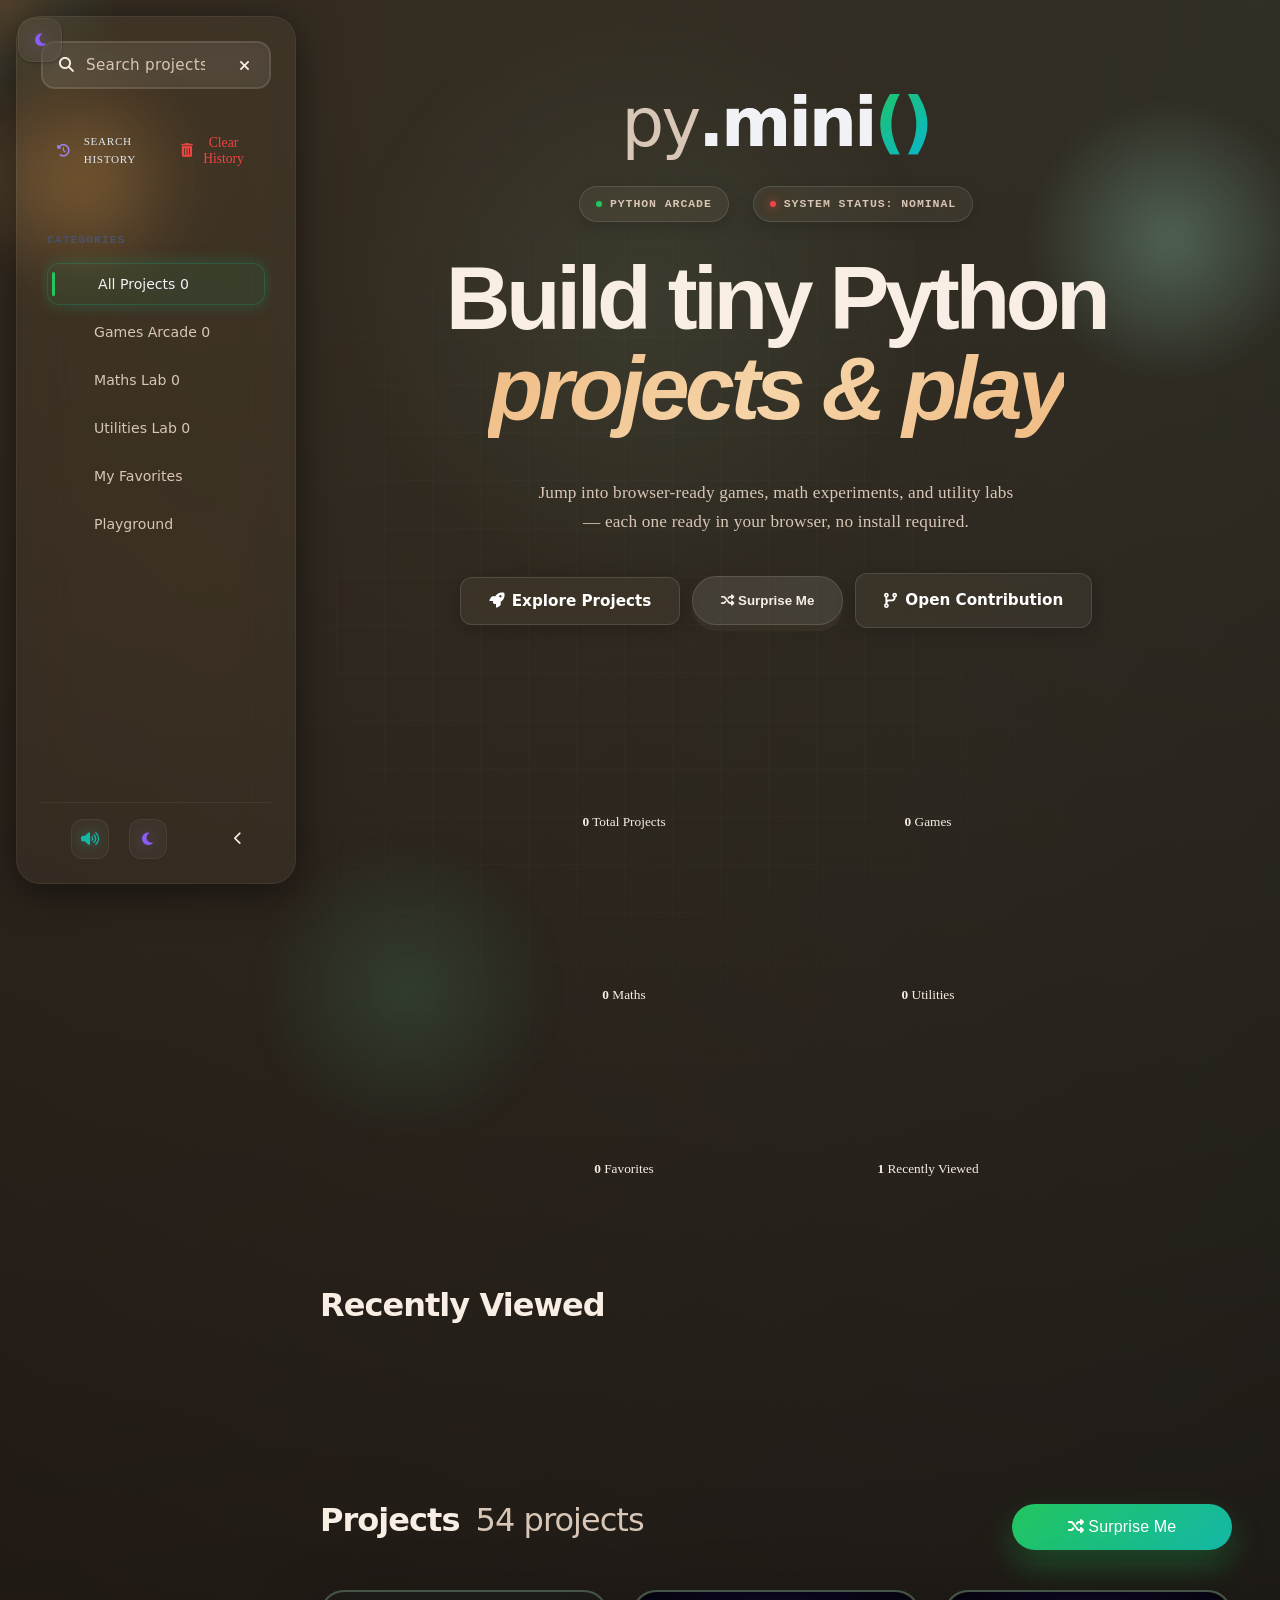
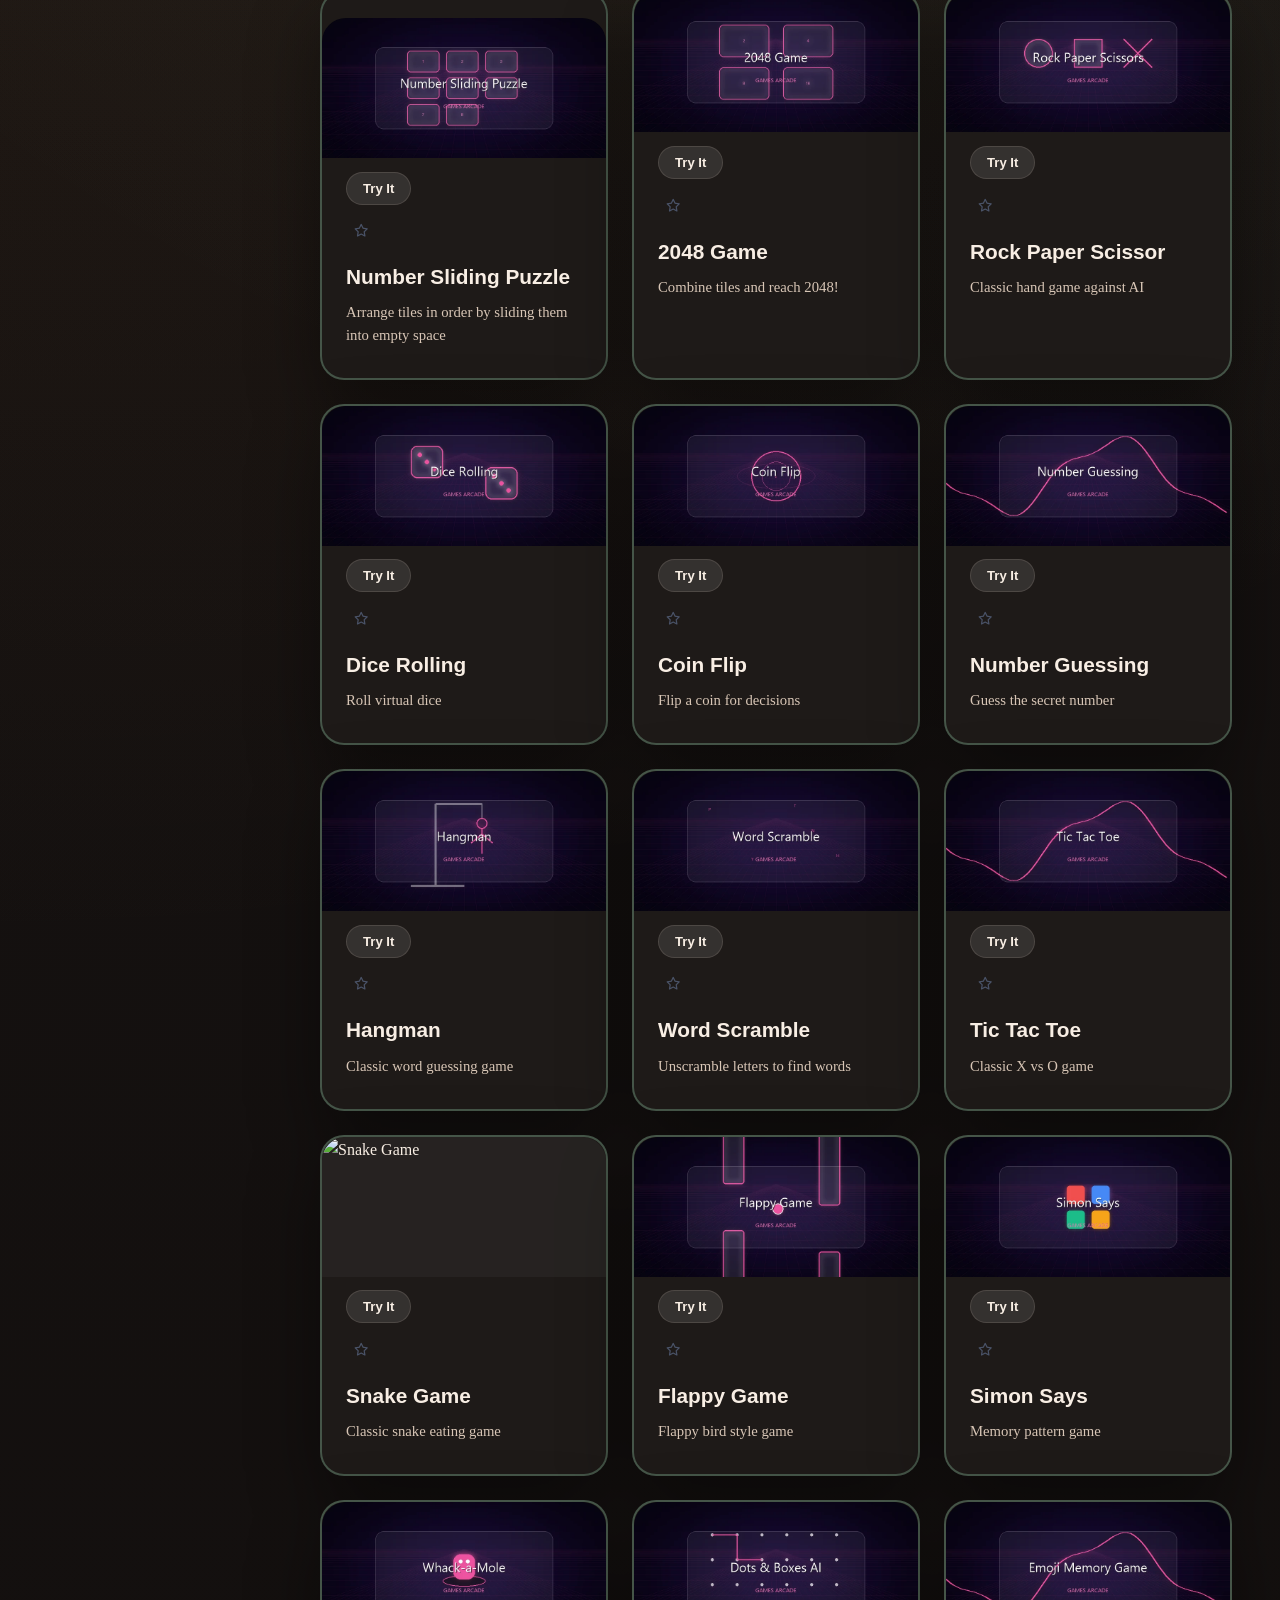
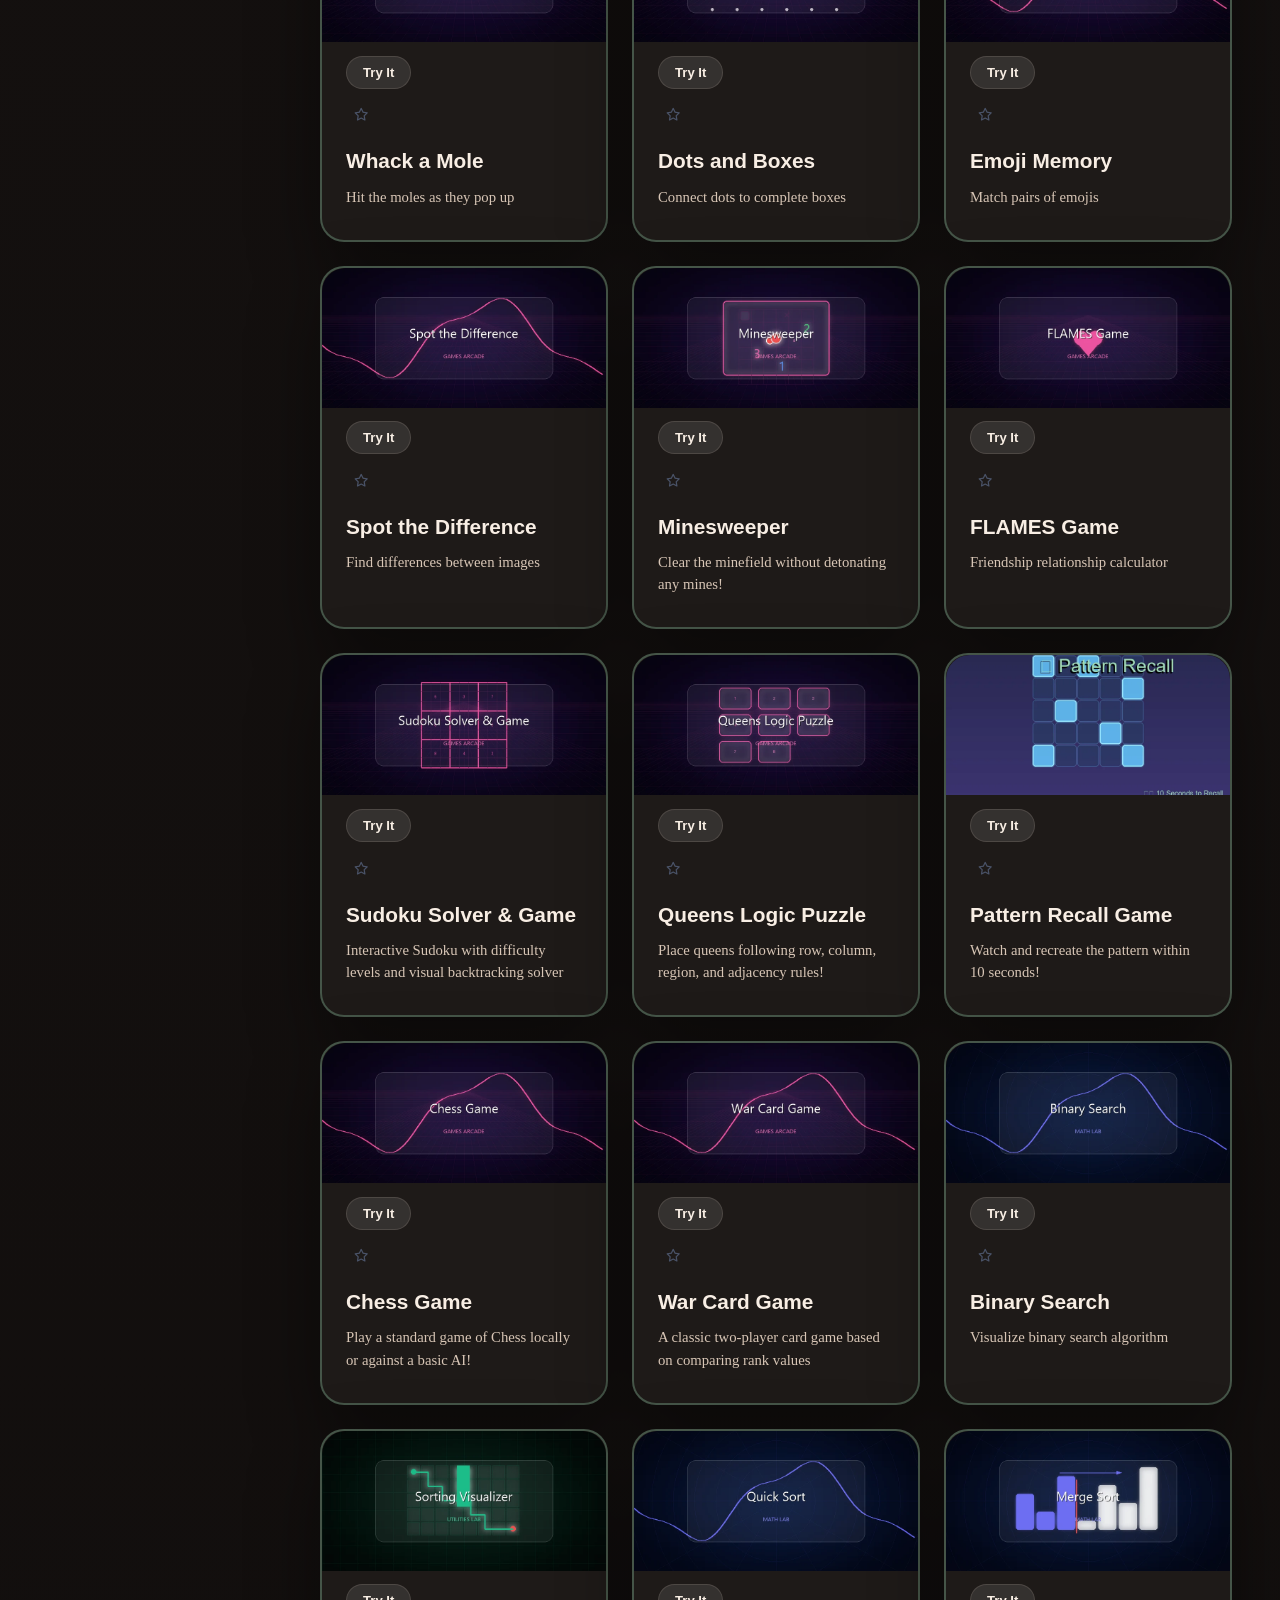
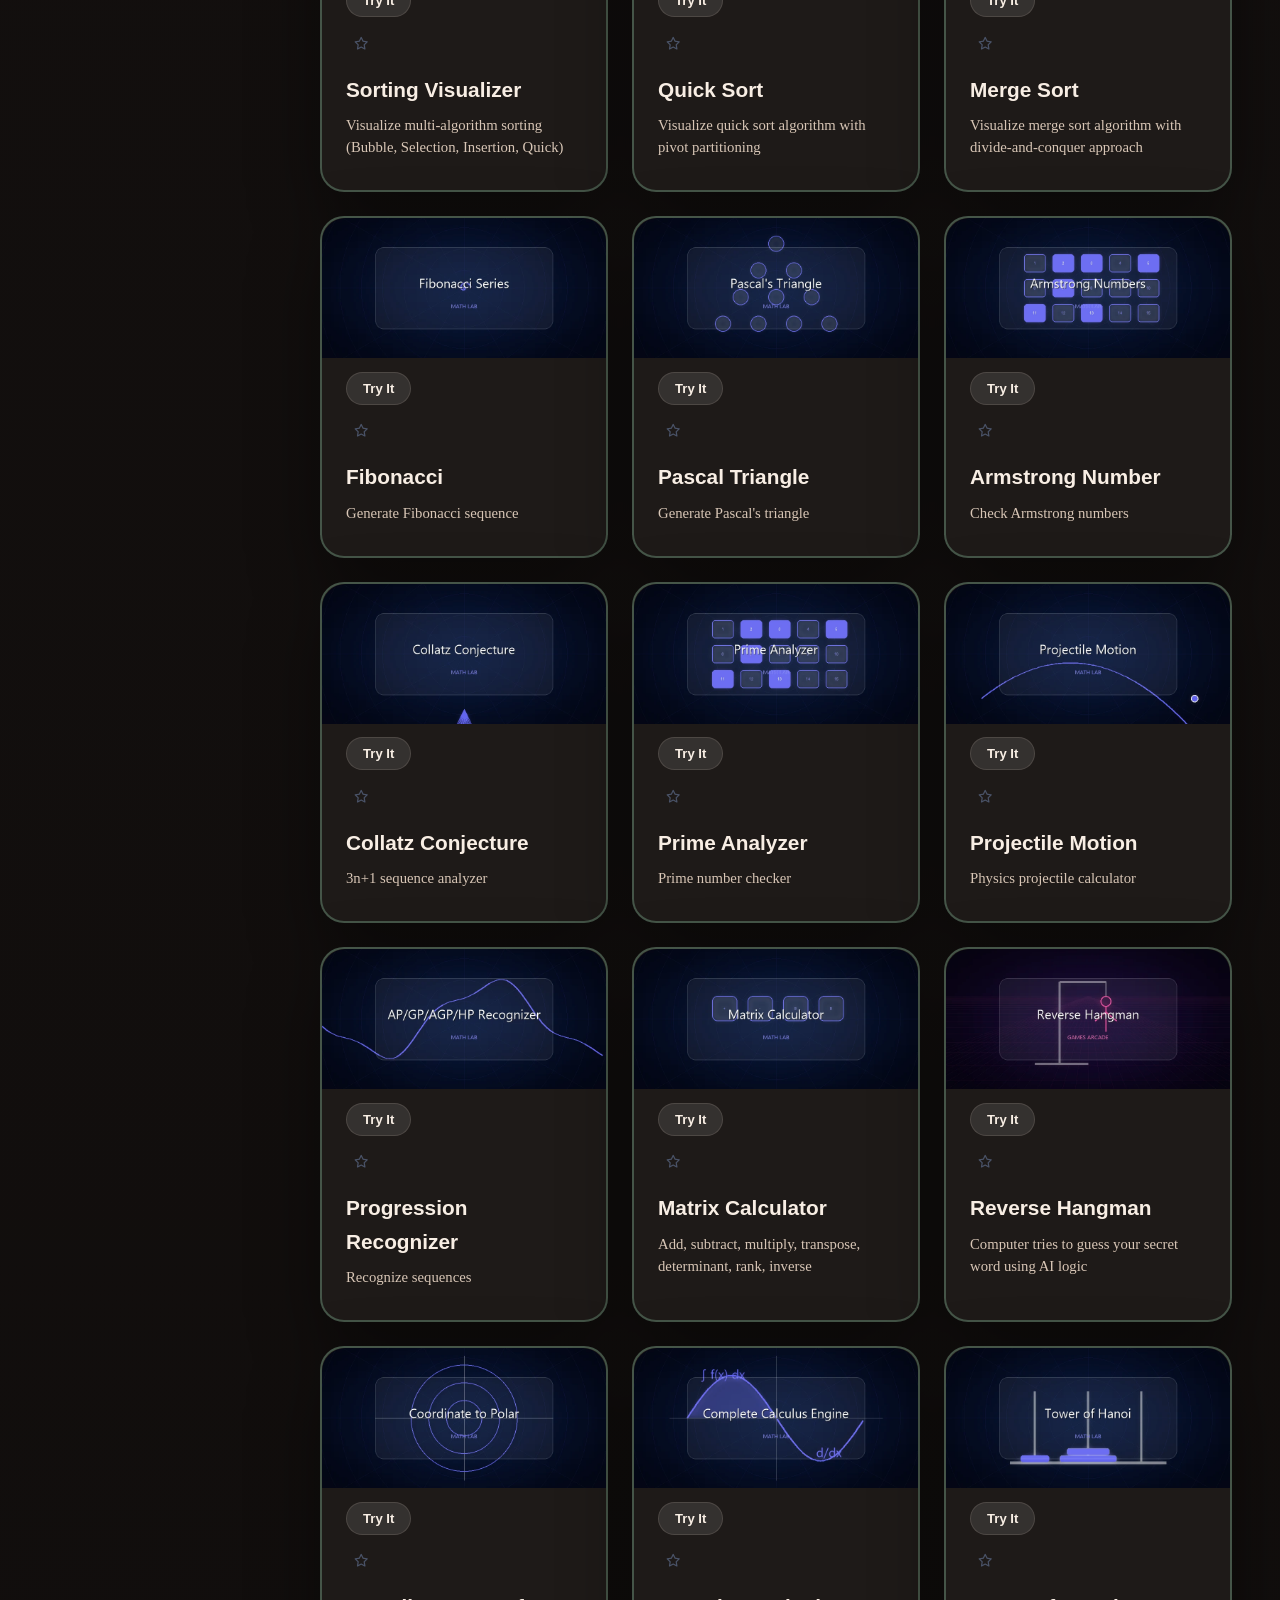
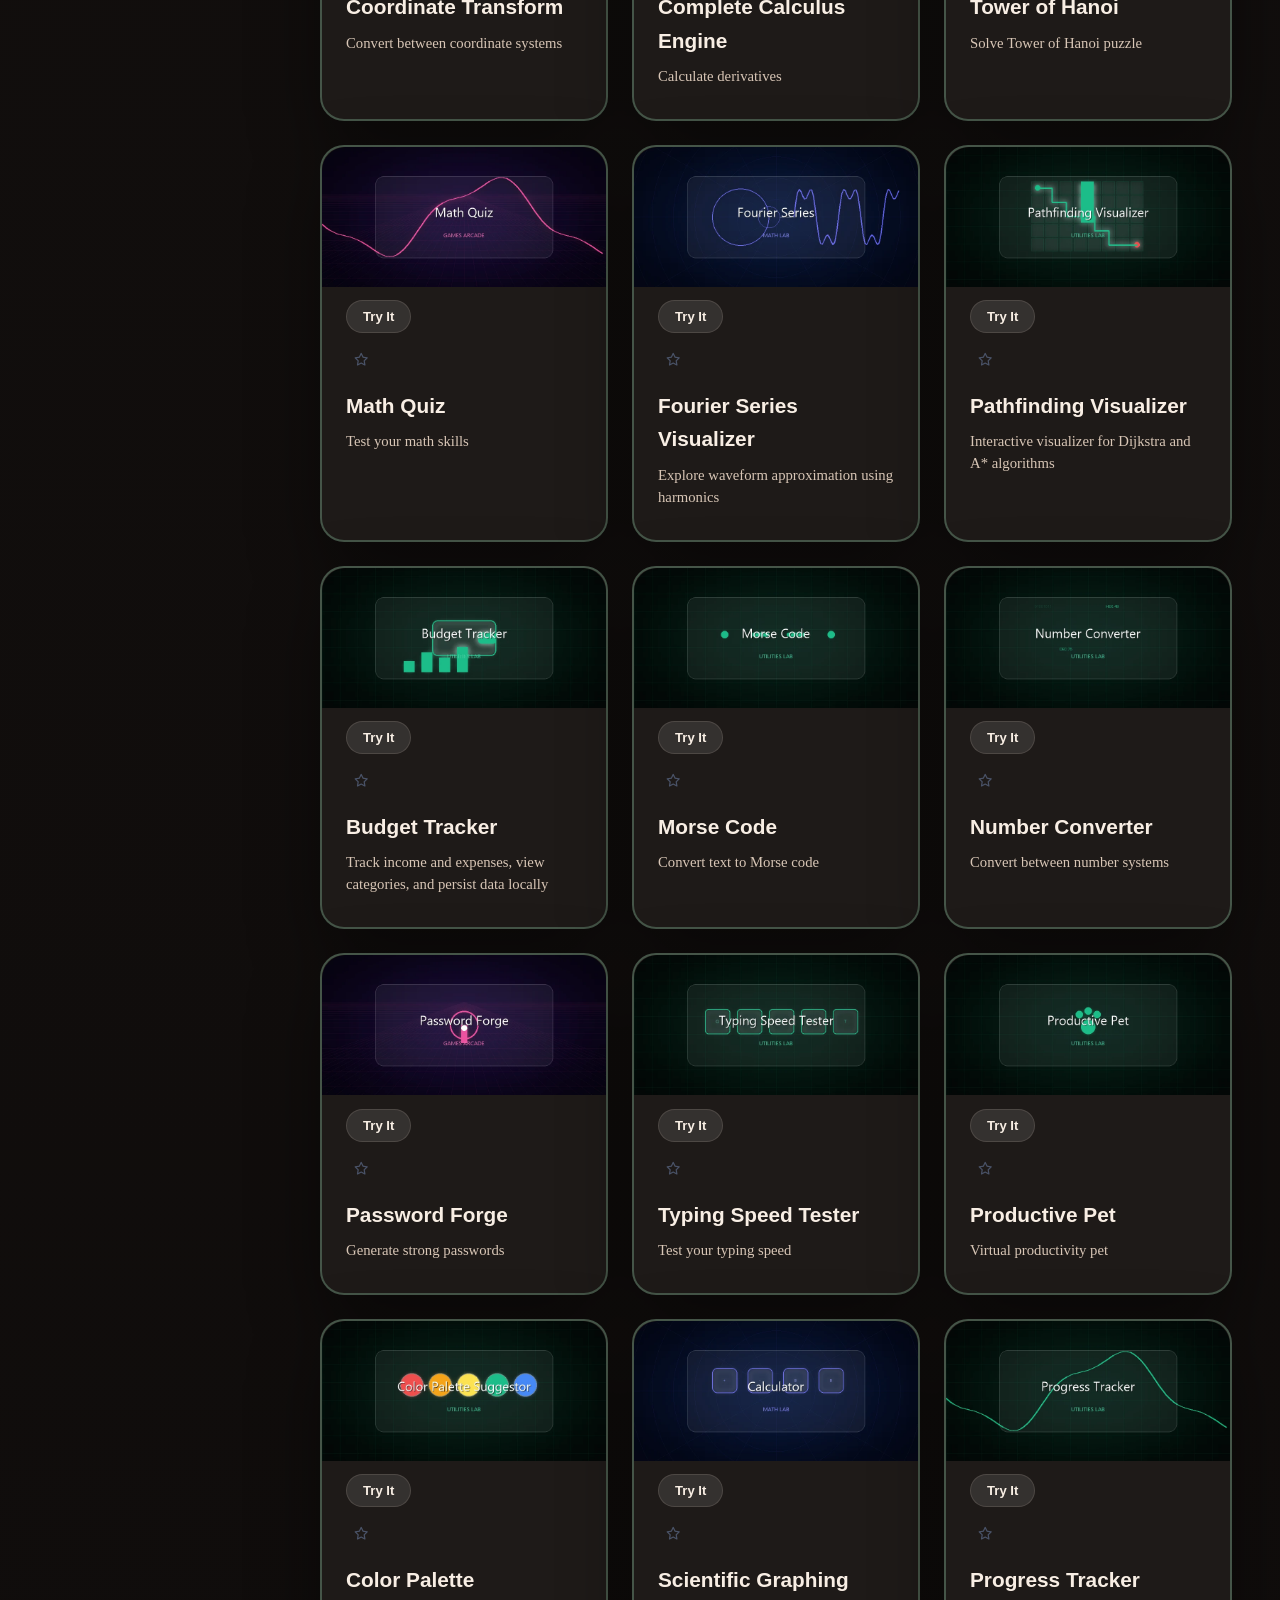
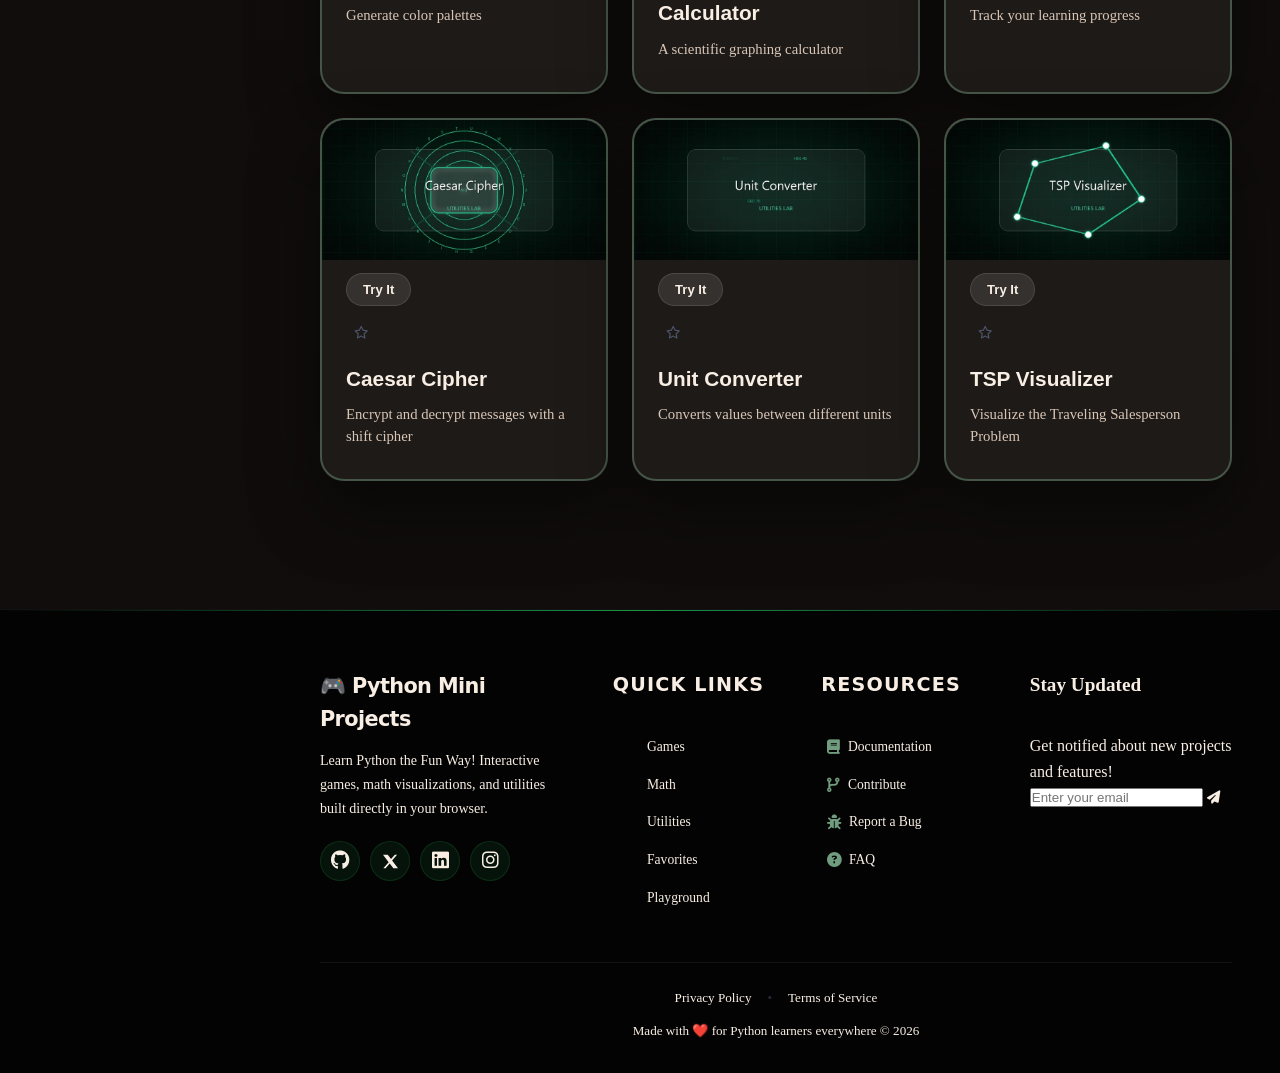
==== web-app/index.html @ ad14c097 "Merge pull request #1713 from sahitya0xsingh/fix-footer-links-1509 Fix: Update footer links for Priv" ====
<!doctype html>
<html lang="en" data-theme="dark">

<head>
  <meta charset="utf-8" />
  <meta content="width=device-width, initial-scale=1.0" name="viewport" />
  <meta
    content="Play 18+ beginner-friendly Python mini projects in your browser—games, math tools, and utilities with a modern dark/light UI."
    name="description" />
  <meta content="dark light" name="color-scheme" />
  <meta content="#0c0f1a" id="themeColorMeta" name="theme-color" />
  <meta http-equiv="Content-Security-Policy" content="
    default-src 'self';
    script-src 'self' 'unsafe-inline' 'unsafe-eval' https://cdn.jsdelivr.net https://unpkg.com;
    style-src 'self' 'unsafe-inline' https://fonts.googleapis.com https://cdnjs.cloudflare.com;
    font-src 'self' https://fonts.gstatic.com https://cdnjs.cloudflare.com;
    img-src 'self' data:;
    connect-src 'self' https://pyodide-cdn2.iodide.io;
    base-uri 'self';
    form-action 'self';
  ">
  <meta content="Python Mini Projects — Web Edition" property="og:title" />
  <meta content="Interactive games, math visualizations, and utilities—no install required."
    property="og:description" />
  <meta content="website" property="og:type" />
  <meta content="https://github.com/steam-bell-92/python-mini-project" property="og:url" />
  <meta content="summary" name="twitter:card" />
  <meta content="Python Mini Projects — Web Edition" name="twitter:title" />
  <meta content="Interactive games, math visualizations, and utilities in the browser." name="twitter:description" />
  <title>Python Mini Projects — Interactive Web Edition</title>
  <link href="assets/favicon.svg" rel="icon" type="image/svg+xml" />
  <link href="css/styles.css" rel="stylesheet" />
  <link rel="stylesheet" href="https://cdnjs.cloudflare.com/ajax/libs/font-awesome/6.4.0/css/all.min.css"
    integrity="sha512-iecdLmaskl7CVkqkXNQ/ZH/XLlvWZOJyj7Yy7tcenmpD1ypASozpmT/E0iPtmFIB46ZmdtAc9eNBvH0H/ZpiBw=="
    crossorigin="anonymous" referrerpolicy="no-referrer" />
</head>

<body class="sidebar-active">
  <button type="button" class="mobile-menu-toggle" id="mobileMenuToggle" aria-label="Toggle sidebar"
        aria-expanded="true">
        <i class="fas fa-bars"></i>
      </button>
  <button aria-label="Switch theme" class="theme-toggle fixed-theme-toggle" id="fixed-theme-toggle" type="button">
    <i class="fas fa-moon" aria-hidden="true"></i>
  </button>
  <!-- Scroll Progress Bar -->
  <div id="scrollProgressContainer" aria-label="Page scroll progress">
    <div id="scrollProgressBar"></div>
  </div>

  <a class="skip-link" href="#main-content">Skip to main content</a>

  <!-- Cursor Glow -->
  <div aria-hidden="true" class="cursor-glow" id="cursorGlow"></div>

  <aside class="sidebar-dock" id="mainSidebar">
    <div class="sidebar-search">
      <div class="search-box" style="position: relative">
        <i class="fas fa-search" aria-hidden="true"></i>
        <input aria-label="Search projects" id="searchInput" placeholder="Search projects or tags..." type="text"
          role="combobox" aria-autocomplete="list" aria-controls="resultsList" aria-expanded="false" />
          <button
            id="clearSearchBtn"
            class="clear-search-btn"
            type="button"
            aria-label="Clear search"
            hidden>
            <i class="fas fa-times"></i>
          </button>
        <div class="search-dropdown" id="searchDropdown" aria-live="polite">
          <div class="dropdown-content" id="searchDropdownContent">
            <div class="search-loader" id="searchLoader" style="display: none">
              <div class="spinner"></div>
            </div>
            <div class="recent-searches-section" id="dropdownRecentSearchesSection">
              <div class="dropdown-section-title">
                <span>Recent</span>
                <button id="clearRecentDropdownBtn" class="recent-clear-all-btn" aria-label="Clear recent searches">Clear
                  All</button>
              </div>
              <div class="dropdown-list" id="dropdownRecentSearchesList"></div>
            </div>
            <div class="results-section" id="resultsSection" style="display: none">
              <div class="dropdown-section-title">Projects</div>
              <div class="dropdown-list" id="resultsList" role="listbox"></div>
            </div>
            <div class="tips-section" id="tipsSection">
              <p><strong>Search tips</strong></p>
              <ul>
                <li>
                  Type a project name — <code>snake</code>, <code>quiz</code>
                </li>
                <li>
                  Filter by tag — <code>game</code>, <code>math</code>,
                  <code>utility</code>
                </li>
              </ul>
            </div>
            <div class="no-results-message" id="noResultsMessage" style="display: none">
              No projects found. Try a different keyword.
            </div>
          </div>
        </div>
      </div>
    </div>

    <div class="recent-searches-section" id="sidebarRecentSearchesSection">
  <div class="dropdown-section-title recent-searches-header" style="display: flex; justify-content: space-between; align-items: center; margin-bottom: 10px;">
    <span class="recent-searches-heading" style="color: #e2e8f0; font-weight: 500;">
      <i class="fas fa-history" aria-hidden="true" style="margin-right: 6px; color: #a78bfa;"></i>
      Search History
    </span>
    <button id="clearRecentSidebarBtn" class="recent-clear-all-btn" aria-label="Clear recent searches" style="background: none; border: none; color: #ef4444; font-size: 0.85rem; cursor: pointer; display: flex; align-items: center; gap: 5px;">
      <i class="fas fa-trash-alt"></i> Clear History
    </button>
  </div>
  <div class="recent-searches-chips" id="sidebarRecentSearchesList" role="list"></div>
</div>

    <div class="sidebar-menu-wrapper">
      <div class="sidebar-menu-title">Categories</div>
      <nav class="sidebar-menu" role="tablist" aria-label="Filter by category">
        <button aria-selected="true" class="sidebar-tab active" data-category="all" role="tab" tabindex="0">
          <span class="sidebar-icon"><svg data-lucide="layers"></svg></span>
          <span class="sidebar-label">All Projects
            <span id="allProjectsCountBadge">0</span>
          </span>
        </button>
        <button aria-selected="false" class="sidebar-tab" data-category="games" role="tab" tabindex="-1">
          <span class="sidebar-icon"><svg data-lucide="gamepad-2"></svg>
          </span>
          <span class="sidebar-label">
            Games Arcade
            <span id="gamesProjectsCountBadge">0</span>
          </span>
        </button>
        <button aria-selected="false" class="sidebar-tab" data-category="math" role="tab" tabindex="-1">
          <span class="sidebar-icon"><svg data-lucide="sigma"></svg></span>
          <span class="sidebar-label">
            Maths Lab
            <span id="mathProjectsCountBadge">0</span>
          </span>
        </button>
        <button aria-selected="false" class="sidebar-tab" data-category="utilities" role="tab" tabindex="-1">
          <span class="sidebar-icon"><svg data-lucide="wrench"></svg></span>
          <span class="sidebar-label">
            Utilities Lab
            <span id="utilitiesProjectsCountBadge">0</span>
          </span>
        </button>
        <button aria-selected="false" class="sidebar-tab" data-category="favorites" role="tab" tabindex="-1">
          <span class="sidebar-icon"><svg data-lucide="star"></svg></span>
          <span class="sidebar-label">
            My Favorites
            <span id="favoritesCountBadge"></span>
          </span>
        </button>
        <button aria-selected="false" class="sidebar-tab" data-category="playground" role="tab" tabindex="-1">
          <span class="sidebar-icon"><svg data-lucide="terminal"></svg></span>
          <span class="sidebar-label">Playground</span>
        </button>
      </nav>
    </div>

    <div class="sidebar-footer">
      <div class="sidebar-controls">
        <div class="sidebar-main-controls">
          <button aria-label="Mute sound" class="sound-toggle" id="sidebarSoundToggle" type="button">
            <i class="fas fa-volume-up" aria-hidden="true"></i>
          </button>
          <button aria-label="Switch to light mode" class="theme-toggle" id="sidebarThemeToggle" type="button">
            <i class="fas fa-sun" aria-hidden="true"></i>
          </button>
        </div>
        <button aria-label="Toggle Sidebar" class="collapse-sidebar-btn" id="sidebarCollapseBtn" type="button">
          <i class="fas fa-chevron-left"></i>
        </button>
      </div>
    </div>
  </aside>
  <div class="sidebar-backdrop" id="sidebarBackdrop"></div>

  <main id="main-content" tabindex="-1">
    <!-- Hero Section -->
    <section class="hero-section" aria-label="Welcome">
      <canvas aria-hidden="true" id="boardCanvas"></canvas>
      <div class="hero-background" aria-hidden="true"></div>
      <div aria-hidden="true" class="hero-orb hero-orb-one"></div>
      <div aria-hidden="true" class="hero-orb hero-orb-two"></div>
      <div aria-hidden="true" class="hero-orb hero-orb-three"></div>

      <div class="hero-shell">
        <div class="hero-logo-header">
          <div class="hero-logo-text">
            <span class="hero-logo-py">py</span><span class="hero-logo-mini">.mini</span><span
              class="hero-logo-parens">()</span>
          </div>
        </div>

        <div class="hero-badge-row">
          <span class="hero-kicker">
            <span class="hero-kicker-dot"></span>
            Python Arcade
          </span>
          <span class="hero-status">
            <span class="hero-status-dot"></span>
            System Status: Nominal
          </span>
        </div>

        <div class="hero-title-wrapper">
          <h1 class="hero-title">
            <span class="hero-title-line">Build tiny Python</span>
            <span class="hero-title-line hero-title-accent">projects &amp; play</span>
          </h1>
        </div>

        <p class="hero-subtitle">
          Jump into browser-ready games, math experiments, and utility labs —
          each one ready in your browser, no install required.
        </p>

        <div class="hero-cta-row">
          <button class="btn-primary-hero" id="exploreBtn">
            <i class="fas fa-rocket" aria-hidden="true"></i>
            Explore Projects
          </button>
          <button class="btn-secondary-hero" id="randomProjectBtn">
            <i class="fas fa-shuffle" aria-hidden="true"></i>
            Surprise Me
          </button>
          <a class="btn-contribution-hero" id="contributionBtn"
            href="https://github.com/steam-bell-92/python-mini-project/blob/main/CONTRIBUTING.md" target="_blank"
            rel="noopener noreferrer">
            <i class="fas fa-code-branch" aria-hidden="true"></i>
            Open Contribution
          </a>
        </div>

        <div class="stats-dashboard">
          <button class="stats-card active" data-filter="all" type="button" aria-label="Show all projects">
            <div class="stats-icon">
              <svg data-lucide="layers"></svg>
            </div>
            <div class="stats-info">
              <strong id="heroProjectCount">0</strong>
              <span>Total Projects</span>
            </div>
          </button>
          <button class="stats-card" data-filter="games" type="button" aria-label="Filter games">
            <div class="stats-icon">
              <svg data-lucide="gamepad-2"></svg>
            </div>
            <div class="stats-info">
              <strong id="heroGameCount">0</strong>
              <span>Games</span>
            </div>
          </button>
          <button class="stats-card" data-filter="math" type="button" aria-label="Filter mathematics projects">
            <div class="stats-icon">
              <svg data-lucide="calculator"></svg>
            </div>
            <div class="stats-info">
              <strong id="heroMathCount">0</strong>
              <span>Maths</span>
            </div>
          </button>
          <button class="stats-card" data-filter="utilities" type="button" aria-label="Filter utilities">
            <div class="stats-icon">
              <svg data-lucide="wrench"></svg>
            </div>
            <div class="stats-info">
              <strong id="heroUtilityCount">0</strong>
              <span>Utilities</span>
            </div>
          </button>
          <button class="stats-card" data-filter="favorites" type="button" aria-label="Filter favorite projects">
            <div class="stats-icon">
              <svg data-lucide="star"></svg>
            </div>
            <div class="stats-info">
              <strong id="heroFavoriteCount">0</strong>
              <span>Favorites</span>
            </div>
          </button>
          <button class="stats-card" data-filter="recent" type="button" aria-label="Scroll to recently viewed projects">
            <div class="stats-icon">
              <svg data-lucide="history"></svg>
            </div>
            <div class="stats-info">
              <strong id="heroViewedCount">0</strong>
              <span>Recently Viewed</span>
            </div>
          </button>
        </div>
      </div>
    </section>
    
<!-- Recently Viewed Section -->
<section class="projects-section" id="recentlyViewedSection">
  <div class="container">
    <div class="section-header">
      <h2 class="section-heading">
        Recently Viewed
      </h2>
    </div>
    <div class="projects-grid" id="recentlyViewedGrid"></div>
  </div>
</section>

    </section>

    <!-- Projects Section -->
    <section class="projects-section" id="projectsSection">
      <div class="container">
        <div class="section-header">
          <h2 class="section-heading">
            Projects <span id="projectCountBadge"></span>
          </h2>
          <button class="btn-random-project" id="randomProjectBtnSidebar" type="button">
            <i class="fas fa-shuffle" aria-hidden="true"></i>
            Surprise Me
          </button>
        </div>
        <div class="projects-grid" id="projectsGrid"></div>
        <div id="emptyState" class="empty-state" style="display: none">
          <p>No Projects right now :)</p>
          <p class="empty-state-hint">
            Try adjusting your search or category filter.
          </p>
        </div>
      </div>
    </section>

    <!-- Playground Section -->
    <section aria-label="Python Playground" class="playground-section" id="playgroundSection" style="display: none">
      <div class="container">
        <div class="playground-header">
          <div class="playground-title-row">
            <h2 class="playground-title">🐍 Python Playground</h2>
            <div aria-label="Pyodide status" aria-live="polite" class="playground-status" id="playgroundStatus">
              <span class="status-dot" id="statusDot"></span>
              <span id="statusText">Open tab to load Python</span>
            </div>
          </div>
          <p class="playground-subtitle">
            Write and run real Python code in your browser — powered by
            <a href="https://pyodide.org" rel="noopener noreferrer" target="_blank">Pyodide</a>. No install, no backend.
          </p>
          <p class="playground-hint">
            <kbd>Ctrl</kbd>+<kbd>Enter</kbd> runs code &nbsp;·&nbsp;
            <kbd>Tab</kbd> inserts 4 spaces
          </p>
        </div>
        <div class="playground-body">
          <div class="editor-panel">
            <div class="panel-header">
              <span><i aria-hidden="true" class="fas fa-code"></i> Code
                Editor</span>
              <div class="editor-actions">
                <button class="btn-panel-action" id="loadExample" title="Load a sample snippet" type="button">
                  <i aria-hidden="true" class="fas fa-lightbulb"></i> Example
                </button>
                <button class="btn-panel-action" id="copyEditorCode" title="Copy editor code to clipboard" type="button"
                  aria-label="Copy code to clipboard">
                  <i aria-hidden="true" class="fas fa-copy"></i> Copy
                </button>
                <button class="btn-panel-action" id="clearEditor" title="Clear the editor" type="button">
                  <i aria-hidden="true" class="fas fa-trash-alt"></i> Clear
                </button>
              </div>
            </div>
            <div id="pythonEditor" aria-label="Python code editor" role="textbox" aria-multiline="true"></div>
          </div>

          <div class="console-panel">
            <div class="panel-header">
              <span><i aria-hidden="true" class="fas fa-terminal"></i> Output
                Console</span>
              <button class="btn-panel-action" id="clearConsole" title="Clear the console" type="button">
                <i aria-hidden="true" class="fas fa-times-circle"></i> Clear
              </button>
            </div>
            <pre aria-label="Console output" aria-live="polite" class="console-output" id="consoleOutput"></pre>
          </div>
        </div>

        <div class="playground-controls">
          <button aria-label="Run Python code" class="btn-run" disabled id="runCode" type="button">
            <i aria-hidden="true" class="fas fa-play"></i> Run Code
          </button>
          <button aria-label="Stop execution" class="btn-stop" disabled id="stopCode" type="button">
            <i aria-hidden="true" class="fas fa-stop"></i> Stop
          </button>
          <select id="draftSelector" class="draft-selector" aria-label="Select draft">
            <option value="">Select Draft</option>
          </select>

          <button id="saveDraft" class="btn-panel-action" type="button">
            Save Draft
          </button>

          <button id="loadDraft" class="btn-panel-action" type="button">
            Load Draft
          </button>

          <button id="deleteDraft" class="btn-panel-action" type="button">
            Delete Draft
          </button>
        </div>
        <div id="draftStatus" class="draft-status">
          No draft loaded
        </div>
      </div>
    </section>
  </main>

  <!-- Project Modal -->
  <div aria-hidden="true" aria-labelledby="modalDialogTitle" aria-modal="true" class="modal" id="projectModal"
    role="dialog">
    <div class="modal-content">
      <div class="modal-header">
        <button aria-label="Close project dialog" class="modal-close" id="modalClose" type="button">
          &times;
        </button>
      </div>
      <div id="modalBody"></div>
    </div>
  </div>

  <!-- Back to Top -->
  <button aria-label="Back to top" class="back-to-top" id="backToTop" title="Back to top" type="button">
    <i class="fas fa-arrow-up" aria-hidden="true"></i>
  </button>

  <!-- Footer -->
  <footer class="footer">
    <div class="container">
      <div class="footer-content">
        <div class="footer-brand">
          <h2>🎮 Python Mini Projects</h2>
          <p>Learn Python the Fun Way! Interactive games, math visualizations, and utilities built directly in
            your browser.</p>
          <div class="footer-social-icons">
            <a href="https://github.com/steam-bell-92/python-mini-project" target="_blank" class="github"
              rel="noopener noreferrer" aria-label="GitHub"><i class="fab fa-github"></i></a>
            <a href="https://x.com/AnujKulkarni040" class="twitter" aria-label="X (formerly Twitter)">
              <svg xmlns="http://www.w3.org/2000/svg"
       width="15"
       height="15"
       viewBox="0 0 24 24"
       fill="currentColor">
    <path d="M18.901 1.153h3.68l-8.04 9.19L24 22.847h-7.406l-5.8-7.584-6.64 7.584H.473l8.6-9.83L0 1.153h7.594l5.243 6.932L18.901 1.153z"/>
  </svg>
</a>
            <a href="https://www.linkedin.com/in/anujCkulkarni" class="linkedin" aria-label="LinkedIn"><i
                class="fab fa-linkedin"></i></a>
            <a href="https://www.instagram.com/obscura.nuj" class="instagram" aria-label="Instagram"><i
                class="fab fa-instagram"></i></a>
          </div>
        </div>
        <div class="footer-links">
          <h3>Quick Links</h3>
          <ul>
            <li><a href="#main-content" onclick="document.querySelector('[data-category=\'games\']').click()"><svg width="20" height="20" data-lucide="gamepad-2"></svg>Games</a>
            </li>
            <li><a href="#main-content" onclick="document.querySelector('[data-category=\'math\']').click()"><svg width="20" height="20" data-lucide="sigma"></svg>Math</a>
            </li>
            <li><a href="#main-content"
                onclick="document.querySelector('[data-category=\'utilities\']').click()"><svg width="20" height="20" data-lucide="wrench"></svg>Utilities</a></li>
            <li><a href="#main-content" onclick="document.querySelector('[data-category=\'favorites\']').click()"><svg width="20" height="20" data-lucide="star"></svg>Favorites</a></li>
            <li><a href="#main-content" onclick="document.querySelector('[data-category=\'playground\']').click()"><svg width="20" height="20" data-lucide="terminal"></svg>Playground</a></li>
          </ul>
        </div>
        <div class="footer-links">
          <h3>Resources</h3>
          <ul>
            <li><a href="https://github.com/steam-bell-92/python-mini-project/blob/main/README.md"><i
                  class="fas fa-book" aria-hidden="true"></i> Documentation</a></li>
            <li><a
                href="https://github.com/steam-bell-92/python-mini-project/blob/a54ac8251fd79a6b7f4e43b54720c7f45225ac7e/CONTRIBUTING.md"><i
                  class="fas fa-code-branch" aria-hidden="true"></i>
                Contribute</a></li>
            <li><a href="https://github.com/steam-bell-92/python-mini-project/issues/new"><i class="fas fa-bug"
                  aria-hidden="true"></i> Report a Bug</a></li>
            <li><a href="https://github.com/steam-bell-92/python-mini-project/blob/main/README.md"><i
                  class="fas fa-question-circle" aria-hidden="true"></i> FAQ</a></li>
          </ul>
        </div>
        <div class="footer-newsletter">
          <h3>Stay Updated</h3>
          <p>Get notified about new projects and features!</p>
          <form class="newsletter-form" onsubmit="event.preventDefault(); alert('Thanks for subscribing!');">
            <input class="footer-input" type="email" placeholder="Enter your email" required aria-label="Email for newsletter">
            <button type="submit" aria-label="Subscribe">
              <i class="fas fa-paper-plane"></i>
            </button>
          </form>
        </div>
      </div>
      <div class="footer-bottom">
        <div class="footer-bottom-links">
          <a href="privacy-policy.html">Privacy Policy</a>
          <span class="separator">•</span>
          <a href="terms-condition.html">Terms of Service</a>
        </div>
        <p>Made with ❤️ for Python learners everywhere &copy; 2026</p>
      </div>
    </div>
    </div>
  </footer>

  <!-- Scripts -->
  <script defer src="https://cdn.jsdelivr.net/npm/lucide@latest/dist/umd/lucide.js"></script>
  <script defer src="js/audio.js"></script>
  <script defer src="js/audioManager.js"></script>

  <!-- ALL PROJECT SCRIPTS -->
  <script defer src="js/projects/rock-paper-scissor.js"></script>
  <script defer src="js/projects/dice-rolling.js"></script>
  <script defer src="js/projects/coin-flip.js"></script>
  <script defer src="js/projects/chess.js"></script>
  <script defer src="js/projects/progress-tracker.js"></script>
  <script defer src="js/projects/number-guessing.js"></script>
  <script defer src="js/projects/binary-search.js"></script>
  <script defer src="js/projects/sorting-visualizer.js"></script>
  <script defer src="js/projects/quick-sort.js"></script>
  <script defer src="js/projects/merge-sort.js"></script>
  <script defer src="js/projects/hangman.js"></script>
  <script defer src="js/projects/flames.js"></script>
  <script defer src="js/projects/fibonacci.js"></script>
  <script defer src="js/projects/pascal-triangle.js"></script>
  <script defer src="js/projects/calculator.js?v=2"></script>
  <script defer src="js/projects/collatz.js"></script>
  <script defer src="js/projects/armstrong.js"></script>
  <script defer src="js/projects/prime-analyzer.js"></script>
  <script defer src="js/projects/projectile-motion.js"></script>
  <script defer src="js/projects/progression-recognizer.js"></script>
  <script defer src="js/projects/coordinate-polar-transform.js"></script>
  <script defer src="js/projects/complete-calculus-engine.js"></script>
  <script defer src="js/projects/morse-code.js"></script>
  <script defer src="js/projects/tower-of-hanoi.js"></script>
  <script defer src="js/projects/math-quiz.js"></script>
  <script defer src="js/projects/simon-says.js"></script>
  <script defer src="js/projects/flappy-game.js"></script>
  <script defer src="js/projects/tic-tac-toe.js"></script>
  <script defer src="js/projects/2048-game.js"></script>
  <script defer src="js/projects/dots-boxes.js"></script>
  <script defer src="js/projects/emoji-memory-game.js"></script>
  <script defer src="js/projects/number-converter.js"></script>
  <script defer src="js/projects/password-forge.js"></script>
  <script defer src="js/projects/typing-speed-tester.js"></script>
  <script defer src="js/projects/productive-pet.js"></script>
  <script defer src="js/projects/whack-a-mole.js"></script>
  <script defer src="js/projects/word-scramble.js"></script>
  <script defer src="js/projects/snake.js"></script>
  <script defer src="js/projects/spot-the-difference.js"></script>
  <script defer src="js/projects/sudoku-game.js"></script>
  <script defer src="js/projects/queens-logic-puzzle.js"></script>
  <script defer src="js/projects/pattern-recall-game.js"></script>
  <script defer src="js/projects/color-palette.js"></script>
  <script src="js/projects/caesar-cipher.js"></script>
  <script src="js/projects/matrix-calculator.js"></script>
  <script defer src="js/projects/reverse-hangman.js"></script>
  <script defer src="js/projects/unit-converter.js"></script>
  <script defer src="js/projects/fourier-series.js"></script>
  <script defer src="js/projects/pathfinding-visualizer.js?v=2"></script>
  <script defer src="js/projects/tsp-visualizer.js"></script>
  <script defer src="js/projects.js?v=3"></script>
  <script defer src="js/cm-editor.js"></script>
  <script defer src="js/playground.js"></script>
  <script defer type="module" src="js/main.js?v=2"></script>
  <script defer src="js/hero-canvas.js"></script>
  <script defer src="js/projects/war-card-game.js"></script>
  <script defer src="js/projects/number-sliding-puzzle.js"></script>
  <script defer src="js/projects/budget-tracker.js"></script>
  <script defer src="js/projects/minesweeper.js"></script>
  <script>
    window.addEventListener('DOMContentLoaded', () => {
      if (typeof lucide !== 'undefined') lucide.createIcons();
    });
  </script>

  <!-- PROJECT LOADER - WITH FAVORITE BUTTONS -->
  <script>
    (function () {
      const projectsGrid = document.getElementById("projectsGrid");
      if (!projectsGrid) return;
      // ALL projects from your js/projects/ folder
      const projectsData = [
        // GAMES (20+)
        {
  project: "number-sliding-puzzle",
  title: "Number Sliding Puzzle",
  category: "games",
  difficulty: "Intermediate",
  desc: "Arrange tiles in order by sliding them into empty space",
  tags: "game,puzzle,sliding,numbers",
},
        {
          project: "2048-game",
          title: "2048 Game",
          category: "games",
          desc: "Combine tiles and reach 2048!",
          tags: "game,puzzle,2048",
        },
        {
          project: "rock-paper-scissor",
          title: "Rock Paper Scissor",
          category: "games",
          desc: "Classic hand game against AI",
          tags: "game,rock,paper",
        },
        {
          project: "dice-rolling",
          title: "Dice Rolling",
          category: "games",
          desc: "Roll virtual dice",
          tags: "game,dice",
        },
        {
          project: "coin-flip",
          title: "Coin Flip",
          category: "games",
          desc: "Flip a coin for decisions",
          tags: "game,coin",
        },
        {
          project: "number-guessing",
          title: "Number Guessing",
          category: "games",
          desc: "Guess the secret number",
          tags: "game,numbers",
        },
        {
          project: "hangman",
          title: "Hangman",
          category: "games",
          desc: "Classic word guessing game",
          tags: "game,words",
        },
        {
          project: "word-scramble",
          title: "Word Scramble",
          category: "games",
          desc: "Unscramble letters to find words",
          tags: "game,words",
        },
        {
          project: "tic-tac-toe",
          title: "Tic Tac Toe",
          category: "games",
          desc: "Classic X vs O game",
          tags: "game,strategy",
        },
        {
          project: "snake-game",
          title: "Snake Game",
          category: "games",
          desc: "Classic snake eating game",
          tags: "game,arcade",
        },
        {
          project: "flappy-game",
          title: "Flappy Game",
          category: "games",
          desc: "Flappy bird style game",
          tags: "game,arcade",
        },
        {
          project: "simon-says",
          title: "Simon Says",
          category: "games",
          desc: "Memory pattern game",
          tags: "game,memory",
        },
        {
          project: "whack-a-mole",
          title: "Whack a Mole",
          category: "games",
          desc: "Hit the moles as they pop up",
          tags: "game,arcade",
        },
        {
          project: "dots-boxes",
          title: "Dots and Boxes",
          category: "games",
          desc: "Connect dots to complete boxes",
          tags: "game,strategy",
        },
        {
          project: "emoji-memory-game",
          title: "Emoji Memory",
          category: "games",
          desc: "Match pairs of emojis",
          tags: "game,memory",
        },
        {
          project: "spot-the-difference",
          title: "Spot the Difference",
          category: "games",
          desc: "Find differences between images",
          tags: "game,puzzle",
        },
        {
          project: "minesweeper",
          title: "Minesweeper",
          category: "games",
          desc: "Clear the minefield without detonating any mines!",
          tags: "game,puzzle,logic,minesweeper",
        },
        {
          project: "flames",
          title: "FLAMES Game",
          category: "games",
          desc: "Friendship relationship calculator",
          tags: "game,relationship",
        },
        {
          project: "sudoku-game",
          title: "Sudoku Solver & Game",
          category: "games",
          desc: "Interactive Sudoku with difficulty levels and visual backtracking solver",
          tags: "game,puzzle,backtracking,solver",
        },
        {
          project: "queens-logic-puzzle",
          title: "Queens Logic Puzzle",
          category: "games",
          desc: "Place queens following row, column, region, and adjacency rules!",
          tags: "game,puzzle,logic,queens,strategy",
        },
        {
          project: "pattern-recall-game",
          title: "Pattern Recall Game",
          category: "games",
          desc: "Watch and recreate the pattern within 10 seconds!",
          tags: "game,memory,pattern,recall,puzzle",
        },
        {
          project: "chess",
          title: "Chess Game",
          category: "games",
          desc: "Play a standard game of Chess locally or against a basic AI!",
          tags: "chess, strategy, board game, 2 player, ai, minimax",
        },
        {
          project: "war-card-game",
          title: "War Card Game",
          category: "games",
          desc: "A classic two-player card game based on comparing rank values",
          tags: "game,cards,multiplayer,war",
        },

        // MATH (15+)
        {
          project: "binary-search",
          title: "Binary Search",
          category: "math",
          desc: "Visualize binary search algorithm",
          tags: "math,algorithm",
        },
        {
          project: "sorting-visualizer",
          title: "Sorting Visualizer",
          category: "math",
          desc: "Visualize multi-algorithm sorting (Bubble, Selection, Insertion, Quick)",
          tags: "math,algorithm,sorting",
        },
        {
          project: "quick-sort",
          title: "Quick Sort",
          category: "math",
          desc: "Visualize quick sort algorithm with pivot partitioning",
          tags: "math,algorithm",
        },
        {
          project: "merge-sort",
          title: "Merge Sort",
          category: "math",
          desc: "Visualize merge sort algorithm with divide-and-conquer approach",
          tags: "math,algorithm",
        },
        {
          project: "fibonacci",
          title: "Fibonacci",
          category: "math",
          desc: "Generate Fibonacci sequence",
          tags: "math,numbers",
        },
        {
          project: "pascal-triangle",
          title: "Pascal Triangle",
          category: "math",
          desc: "Generate Pascal's triangle",
          tags: "math,numbers",
        },
        {
          project: "armstrong",
          title: "Armstrong Number",
          category: "math",
          desc: "Check Armstrong numbers",
          tags: "math,numbers",
        },
        {
          project: "collatz",
          title: "Collatz Conjecture",
          category: "math",
          desc: "3n+1 sequence analyzer",
          tags: "math,numbers",
        },
        {
          project: "prime-analyzer",
          title: "Prime Analyzer",
          category: "math",
          desc: "Prime number checker",
          tags: "math,numbers",
        },
        {
          project: "projectile-motion",
          title: "Projectile Motion",
          category: "math",
          desc: "Physics projectile calculator",
          tags: "math,physics",
        },
        {
          project: "progression-recognizer",
          title: "Progression Recognizer",
          category: "math",
          desc: "Recognize sequences",
          tags: "math,sequences",
        },
        {
          project: "matrix-calculator",
          title: "Matrix Calculator",
          category: "math",
          desc: "Add, subtract, multiply, transpose, determinant, rank, inverse",
          tags: "math,matrix,algebra,calculator",
        },
        {
          project: "reverse-hangman",
          title: "Reverse Hangman",
          category: "games",
          desc: "Computer tries to guess your secret word using AI logic",
          tags: "game,hangman,ai,word,guessing",
        },
        {
          project: "coordinate-polar-transform",
          title: "Coordinate Transform",
          category: "math",
          desc: "Convert between coordinate systems",
          tags: "math,coordinates",
        },
        {
          project: "complete-calculus-engine",
          title: "Complete Calculus Engine",
          category: "math",
          desc: "Calculate derivatives",
          tags: "math,calculus",
        },
        {
          project: "tower-of-hanoi",
          title: "Tower of Hanoi",
          category: "utilities",
          desc: "Solve Tower of Hanoi puzzle",
          tags: "utility,puzzle",
        },
        {
          project: "math-quiz",
          title: "Math Quiz",
          category: "math",
          desc: "Test your math skills",
          tags: "math,quiz",
        },
        {
          project: "fourier-series",
          title: "Fourier Series Visualizer",
          category: "math",
          desc: "Explore waveform approximation using harmonics",
          tags: "math,fourier,wave,harmonics",
        },

        // UTILITIES (10+)
        {
          project: "pathfinding-visualizer",
          title: "Pathfinding Visualizer",
          category: "utilities",
          desc: "Interactive visualizer for Dijkstra and A* algorithms",
          tags: "utility,algorithm,visualizer,pathfinding"
        },
        {
          project: "budget-tracker",
          title: "Budget Tracker",
          category: "utilities",
          desc: "Track income and expenses, view categories, and persist data locally",
          tags: "utility,finance,tracker,money"
        },
        {
          project: "morse-code",
          title: "Morse Code",
          category: "utilities",
          desc: "Convert text to Morse code",
          tags: "utility,converter",
        },
        {
          project: "number-converter",
          title: "Number Converter",
          category: "utilities",
          desc: "Convert between number systems",
          tags: "utility,converter",
        },
        {
          project: "password-forge",
          title: "Password Forge",
          category: "utilities",
          desc: "Generate strong passwords",
          tags: "utility,security",
        },
        {
          project: "typing-speed-tester",
          title: "Typing Speed Tester",
          category: "utilities",
          desc: "Test your typing speed",
          tags: "utility,typing",
        },
        {
          project: "productive-pet",
          title: "Productive Pet",
          category: "utilities",
          desc: "Virtual productivity pet",
          tags: "utility,pet",
        },
        {
          project: "color-palette",
          title: "Color Palette",
          category: "utilities",
          desc: "Generate color palettes",
          tags: "utility,design",
        },
        {
          project: "calculator",
          title: "Scientific Graphing Calculator",
          category: "math",
          desc: "A scientific graphing calculator",
          tags: "math,calculator",
        },
        {
          project: "progress-tracker",
          title: "Progress Tracker",
          category: "utilities",
          desc: "Track your learning progress",
          tags: "utility,tracker",
        },
        {
          project: "caesar-cipher",
          title: "Caesar Cipher",
          category: "utilities",
          desc: "Encrypt and decrypt messages with a shift cipher",
          tags: "utility,cipher,encryption,decryption",
        },
        {
          project: "unit-converter",
          title: "Unit Converter",
          category: "utilities",
          desc: "Converts values between different units",
          tags: "utility,tool",
        },
        {
          project: "tsp-visualizer",
          title: "TSP Visualizer",
          category: "utilities",
          desc: "Visualize the Traveling Salesperson Problem",
          tags: "utility,algorithm,visualizer,tsp",
        },
      ];

      projectsGrid.innerHTML = "";

      // Get favorites from localStorage
      let favorites = JSON.parse(localStorage.getItem("favorites") || "[]");

      // Function to save favorites
      function saveFavorites() {
        localStorage.setItem("favorites", JSON.stringify(favorites));
      }

      projectsData.forEach((proj) => {
        const card = document.createElement("div");
        card.className = "project-card";
        card.setAttribute("data-category", proj.category);
        card.setAttribute("data-project", proj.project);
        card.setAttribute("data-tags", proj.tags);

        const isFavorite = favorites.includes(proj.project);
        const starClass = isFavorite ? "fas fa-star" : "far fa-star";

        card.innerHTML = `
    ${proj.difficulty ? `
    <div class="difficulty-badge ${proj.difficulty.toLowerCase()}">
        ${proj.difficulty}
    </div>
    ` : ''}

    <img class="card-banner"
         src="assets/banners/${proj.project}.webp?v=2"
         alt="${proj.title}"
         loading="lazy">

  <div class="card-actions">

    <button class="btn-play" data-project="${proj.project}">Try It</button>

  </div>

        <button class="btn-favorite"
                data-project="${proj.project}">
            <i class="${starClass}"></i>
        </button>
    </div>

    <h3>${proj.title}</h3>

    <p>${proj.desc}</p>
`;

        projectsGrid.appendChild(card);
      });

      // Update counts
      const total = projectsData.length;
      function animateCounter(id,value){
        const element=document.getElementById(id);
        if(!element){
          return;
        }
        let start=0;
        const timer=setInterval(()=>{
        start++;
        element.textContent=start;
        if(start>=value){
          clearInterval(timer);
        }
      },25);
        }

      const games = projectsData.filter((p) => p.category === "games").length;
      const math = projectsData.filter((p) => p.category === "math").length;
      const utils = projectsData.filter(
        (p) => p.category === "utilities"
      ).length;

      const projectBadge = document.getElementById("projectCountBadge");
      if (projectBadge) projectBadge.textContent = total + " projects";
      animateCounter("statsTotal",total);
animateCounter("statsGames",games);
animateCounter("statsMath",math);
animateCounter("statsUtilities",utils);
const viewed= JSON.parse(localStorage.getItem("recentProjects")||"[]");
animateCounter("heroViewedCount",viewed.length);

      console.log(
        `✅ Loaded ${total} projects: ${games} games, ${math} math, ${utils} utilities`
      );

      // Wire up buttons
      setTimeout(() => {
        // Play buttons
        document.querySelectorAll(".btn-play").forEach((btn) => {
          btn.addEventListener("click", (e) => {
            e.stopPropagation();
            const projectName = btn.getAttribute("data-project");
            if (projectName && window.openProjectSafe) {
              window.openProjectSafe(projectName, btn);
            }
          });
        });

        // Favorite buttons
        document.querySelectorAll(".btn-favorite").forEach((btn) => {
  btn.addEventListener("click", function(e) {
    e.stopPropagation();
    const projectName = this.getAttribute("data-project");
    if (!projectName) {
      console.error("No project name found for favorite button");
      return;
    }
    
    const icon = this.querySelector("i");
    let favs = JSON.parse(localStorage.getItem("favorites") || "[]");
    const index = favs.indexOf(projectName);

    if (index === -1) {
      favs.push(projectName);
      icon.className = "fas fa-star";
      console.log(`⭐ Added ${projectName} to favorites`);
    } else {
      favs.splice(index, 1);
      icon.className = "far fa-star";
      console.log(`☆ Removed ${projectName} from favorites`);
    }

    localStorage.setItem("favorites", JSON.stringify(favs));
    
    // Update badge
    if (typeof updateFavoritesCountBadge === "function") {
      updateFavoritesCountBadge();
    }
  });
});

        // Card clicks
        document.querySelectorAll(".project-card").forEach((card) => {
          card.addEventListener("click", (e) => {
            if (
              e.target.closest(".btn-play") ||
              e.target.closest(".btn-favorite")
            )
              return;
            const projectName = card.getAttribute("data-project");
            if (projectName && window.openProjectSafe) {
              window.openProjectSafe(projectName, card);
            }
          });
        });
      }, 100);
    })();
  </script>

  <!-- THEME TOGGLE FIX - FINAL -->
  <script>
    (function () {
      const html = document.documentElement;
      const themeColorMeta = document.getElementById("themeColorMeta");

      // Get all theme toggle buttons
      const themeToggles = document.querySelectorAll(".theme-toggle");

      // Update all toggle icons and aria labels based on current theme
      function updateAllToggles(theme) {
        themeToggles.forEach((toggle) => {
          const icon = toggle.querySelector("i");
          if (icon) {
            if (theme === "dark") {
              icon.className = "fas fa-moon";
              toggle.setAttribute("aria-label", "Switch to light mode");
            } else {
              icon.className = "fas fa-sun";
              toggle.setAttribute("aria-label", "Switch to dark mode");
            }
          }
        });
      }

      // Apply theme to the page
      function applyTheme(theme) {
        html.setAttribute("data-theme", theme);
        localStorage.setItem("theme", theme);

        // Update theme-color meta tag
        if (themeColorMeta) {
          themeColorMeta.setAttribute(
            "content",
            theme === "light" ? "#f4f6f9" : "#0c0f1a"
          );
        }

        // Update all toggle icons
        updateAllToggles(theme);

        console.log("Theme set to:", theme);
      }

      // Load saved theme or default to dark
      const savedTheme = localStorage.getItem("theme");
      const initialTheme =
        savedTheme === "light" || savedTheme === "dark" ? savedTheme : "dark";
      applyTheme(initialTheme);

      // Add click listeners to all theme toggles
      themeToggles.forEach((toggle) => {
        toggle.addEventListener("click", function (e) {
          e.preventDefault();
          const current = html.getAttribute("data-theme");
          const next = current === "light" ? "dark" : "light";
          applyTheme(next);
        });
      });

      console.log(
        "✅ Theme toggle ready. Found",
        themeToggles.length,
        "toggle buttons"
      );
    })();
  </script>


  <script>
    // FIX 1: Add missing toPascalCase function
    if (typeof window.toPascalCase !== 'function') {
      window.toPascalCase = function (str) {
        return str.split('-').map(word => word.charAt(0).toUpperCase() + word.slice(1)).join('');
      };
      console.log('✅ toPascalCase function added');
    }

    // FIX 2: Fix modal focus error
    setTimeout(function () {
      const modal = document.getElementById('projectModal');
      if (modal) {
        // Remove any broken focus code
        modal.removeAttribute('tabindex');
      }

      // Fix any focus-related errors
      const activeElement = document.activeElement;
      if (!activeElement || activeElement === document.body) {
        document.body.setAttribute('tabindex', '-1');
        document.body.style.outline = 'none';
      }

      console.log('✅ Focus error fixed');
    }, 100);
  </script>

  <!-- Info Modal Popup -->
  <div id="infoModalOverlay" class="info-modal-overlay">
    <div class="info-modal-content">
      <button class="info-modal-close" id="infoModalClose">&times;</button>
      <h3 id="infoModalTitle">How to Play</h3>
      <ul id="infoModalList"></ul>
      <button class="info-modal-btn" id="infoModalGotIt">Got it</button>
    </div>
  </div>

  <!-- Themed Confirm Modal (used for Clear All) -->
  <div id="confirmModalOverlay" class="confirm-modal-overlay" aria-hidden="true">
    <div class="confirm-modal-content" role="dialog" aria-modal="true" aria-labelledby="confirmModalTitle">
      <h3 id="confirmModalTitle">Confirm</h3>
      <p id="confirmModalMessage"></p>
      <div class="confirm-modal-actions">
        <button id="confirmCancelBtn" class="btn btn-secondary">Cancel</button>
        <button id="confirmOkBtn" class="btn btn-primary">Confirm</button>
      </div>
    </div>
  </div>

</body>

</html>
---- web-app/css/styles.css ----
/* ═══════════════════════════════════════════════════════════════
   PYTHON PROJECTS GALLERY — PREMIUM DESIGN SYSTEM
   Typography: Inter (UI) + JetBrains Mono (Tech)
   Palette: Deep slates, soft glows, glassmorphism
   Motion: transform/opacity only, cubic-bezier(0.16,1,0.3,1)
   ═══════════════════════════════════════════════════════════════ */

@import url("https://fonts.googleapis.com/css2?family=Space+Grotesk:wght@300;400;500;600;700&family=JetBrains+Mono:wght@400;500;600;700&display=swap");

/* ── Design Tokens ──────────────────────────────────────────── */
:root {
  --font-sans: "Space Grotesk", system-ui, -apple-system, sans-serif;
  --font-mono: "JetBrains Mono", "SF Mono", "Fira Code", monospace;

  --accent: #22c55e;
  --accent-soft: rgba(34, 197, 94, 0.12);
  --accent-glow: rgba(34, 197, 94, 0.25);
  --danger: #ef4444;
  --warning: #f59e0b;
  --success: #10b981;

  --bg: #0c0f1a;
  --bg-elevated: rgba(18, 22, 36, 0.85);
  --bg-glass: rgba(255, 255, 255, 0.04);
  --surface: rgba(18, 22, 36, 0.92);
  --surface-hover: rgba(30, 35, 52, 0.95);
  --border: rgba(255, 255, 255, 0.06);
  --border-accent: rgba(34, 197, 94, 0.2);
  --text: #f0f2f5;
  --text-secondary: #8892a4;
  --text-tertiary: #4a5368;
  --shadow-sm: 0 1px 3px rgba(0, 0, 0, 0.3);
  --shadow-md: 0 4px 20px rgba(0, 0, 0, 0.4);
  --shadow-lg: 0 8px 40px rgba(0, 0, 0, 0.5);
  --shadow-glow: 0 0 30px var(--accent-glow);

  --ease-out-expo: cubic-bezier(0.16, 1, 0.3, 1);
  --duration-fast: 200ms;
  --duration-base: 300ms;
  --duration-slow: 500ms;

  --nav-height: 72px;
}

[data-theme="light"] {
  --bg: #f4f6f9;
  --bg-elevated: rgba(255, 255, 255, 0.85);
  --bg-glass: rgba(0, 0, 0, 0.02);
  --surface: rgba(255, 255, 255, 0.92);
  --surface-hover: #ffffff;
  --border: rgba(0, 0, 0, 0.06);
  --border-accent: rgba(34, 197, 94, 0.25);
  --text: #0f172a;
  --text-secondary: #64748b;
  --text-tertiary: #94a3b8;
  --shadow-sm: 0 1px 3px rgba(0, 0, 0, 0.06);
  --shadow-md: 0 4px 20px rgba(0, 0, 0, 0.08);
  --shadow-lg: 0 8px 40px rgba(0, 0, 0, 0.1);
  --shadow-glow: 0 0 30px rgba(34, 197, 94, 0.15);
}

/* ==========================================================================
   ARCADE REDESIGN OVERRIDES
   ========================================================================== */

:root {
  --accent-color: #6abf8d;
  --primary-color: #6abf8d;
  --secondary-color: #f2a65a;
  --success-color: #5fbf93;
  --danger-color: #de6d5b;
  --warning-color: #f2b85f;
  --bg-color: #f8f5ee;
  --surface-color: rgba(255, 253, 248, 0.82);
  --panel-color: #fffaf1;
  --control-color: #fffdf8;
  --text-color: #2c241f;
  --text-secondary: #75675d;
  --border-color: rgba(118, 99, 84, 0.14);
  --accent-soft: rgba(106, 191, 141, 0.16);
  --accent-border: rgba(106, 191, 141, 0.28);
  --overlay-color: rgba(255, 248, 240, 0.7);
  --on-accent: #fffdf8;
  --shadow: 0 22px 60px rgba(155, 123, 90, 0.14);
  --shadow-modal: 0 35px 90px rgba(101, 72, 39, 0.18);
}

[data-theme="dark"] {
  --accent-color: #9fddb5;
  --primary-color: #9fddb5;
  --secondary-color: #f6c58d;
  --success-color: #9fddb5;
  --danger-color: #ff9e8c;
  --warning-color: #ffd48f;
  --bg-color: #13100f;
  --surface-color: rgba(34, 28, 26, 0.92);
  --panel-color: #1d1817;
  --control-color: #2a2321;
  --text-color: #f8eee4;
  --text-secondary: #d8c6b6;
  --border-color: rgba(255, 239, 223, 0.14);
  --accent-soft: rgba(159, 221, 181, 0.14);
  --accent-border: rgba(159, 221, 181, 0.28);
  --overlay-color: rgba(15, 12, 11, 0.8);
  --shadow: 0 28px 70px rgba(0, 0, 0, 0.42);
  --shadow-modal: 0 35px 90px rgba(0, 0, 0, 0.5);
}

[data-theme="light"] body {
  background:
    radial-gradient(circle at top left,
      rgba(255, 219, 174, 0.44),
      transparent 30%),
    radial-gradient(circle at top right,
      rgba(192, 245, 224, 0.46),
      transparent 24%),
    linear-gradient(180deg, #fffdf8 0%, #f8f5ee 45%, #f5efe5 100%);
}


/* ── Reset & Base ──────────────────────────────────────────── */
*,
*::before,
*::after {
  margin: 0;
  padding: 0;
  box-sizing: border-box;
}

html {
  scroll-behavior: smooth;
  -webkit-font-smoothing: antialiased;
  -moz-osx-font-smoothing: grayscale;
}

html[data-theme="dark"] body {
  background:
    radial-gradient(circle at top left,
      rgba(242, 166, 90, 0.12),
      transparent 28%),
    radial-gradient(circle at top right,
      rgba(159, 221, 181, 0.1),
      transparent 24%),
    linear-gradient(180deg, #161211 0%, #0f0c0b 100%) !important;
}

body {
  font-family: var(--font-sans);
  background: var(--bg);
  color: var(--text);
  line-height: 1.6;
  transition:
    background var(--duration-base) ease,
    color var(--duration-base) ease;
  overflow-x: hidden;
}

body {
  font-family: "DM Sans", "Segoe UI", "sans-serif";
  background: var(--bg-color);
  color: var(--text-color);
}

::selection {
  background: var(--accent);
  color: #fff;
}

.container {
  max-width: 1280px;
  margin: 0 auto;
  padding: 0 24px;
}

a {
  color: var(--accent);
  text-decoration: none;
}

button {
  font-family: inherit;
  cursor: pointer;
  border: none;
  background: none;
  color: inherit;
}

img {
  max-width: 100%;
  display: block;
}

/* ── Scrollbar ─────────────────────────────────────────────── */
::-webkit-scrollbar {
  width: 6px;
}

::-webkit-scrollbar-track {
  background: transparent;
}

::-webkit-scrollbar-thumb {
  background: var(--text-tertiary);
  border-radius: 3px;
}

::-webkit-scrollbar-thumb:hover {
  background: var(--text-secondary);
}

/* ── Visually Hidden ───────────────────────────────────────── */
.visually-hidden {
  position: absolute;
  width: 1px;
  height: 1px;
  padding: 0;
  margin: -1px;
  overflow: hidden;
  clip: rect(0, 0, 0, 0);
  border: 0;
}

.skip-link {
  position: absolute;
  top: -100px;
  left: 50%;
  transform: translateX(-50%);
  background: var(--accent);
  color: #fff;
  padding: 12px 24px;
  border-radius: 8px;
  font-weight: 600;
  z-index: 5000;
  transition: top var(--duration-fast) ease;
}

.skip-link:focus {
  top: 16px;
}

/* ── Cursor Glow ───────────────────────────────────────────── */
.cursor-glow {
  position: fixed;
  width: 240px;
  height: 240px;
  border-radius: 50%;
  pointer-events: none;
  z-index: 0;
  opacity: 0.5;
  background: radial-gradient(circle,
      rgba(255, 197, 115, 0.28) 0%,
      rgba(121, 221, 183, 0.12) 42%,
      transparent 72%);
  transform: translate3d(-50%, -50%, 0);
  transition: opacity 0.25s ease;
}

[data-theme="light"] .cursor-glow {
  opacity: 0 !important;
}

.hero-controls {
  display: none !important;
}

.legacy-home-hero {
  display: none !important;
}

/* ==========================
    SIDEBAR
   ========================== */
.sidebar-dock {
  position: fixed;
  top: 16px;
  left: 16px;
  bottom: 16px;
  width: 280px;
  background: var(--bg-glass);
  backdrop-filter: blur(24px) saturate(1.4);
  -webkit-backdrop-filter: blur(24px) saturate(1.4);
  border: 1px solid var(--border);
  border-radius: 24px;
  padding: 24px;
  display: flex;
  flex-direction: column;
  gap: 28px;
  box-shadow: var(--shadow-lg);
  z-index: 1000;
  transition:
    transform var(--duration-slow) var(--ease-out-expo),
    opacity var(--duration-slow) var(--ease-out-expo),
    left var(--duration-slow) var(--ease-out-expo);
  transform: translateX(-120%);
  opacity: 0;
  pointer-events: none;
}

body.sidebar-active .sidebar-dock {
  transform: translateX(0);
  opacity: 1;
  pointer-events: auto;
}

[data-theme="light"] .sidebar-dock {
  background: rgba(255, 255, 255, 0.7);
  border-color: rgba(0, 0, 0, 0.06);
}

.sidebar-brand {
  display: flex;
  flex-direction: column;
  gap: 4px;
}

.sidebar-search {
  width: 100%;
}

.sidebar-search .search-box {
  width: 100%;
  max-width: none;
}

.sidebar-search .search-dropdown {
  width: 280px;
  left: calc(100% + 12px);
  top: 0;
}

.sidebar-menu-wrapper {
  display: flex;
  flex-direction: column;
  gap: 12px;
  flex: 1;
  overflow-y: auto;
  scrollbar-width: none;
  /* Hide scrollbar for clean vertical list */
}

.sidebar-menu-wrapper::-webkit-scrollbar {
  display: none;
}

.sidebar-menu-title {
  font-family: var(--font-mono);
  font-size: 0.72rem;
  font-weight: 600;
  letter-spacing: 0.08em;
  text-transform: uppercase;
  color: var(--text-tertiary);
  padding-left: 6px;
}

.sidebar-menu {
  display: flex;
  flex-direction: column;
  gap: 6px;
  padding: 2px 6px;
  /* Horizontal safe gutter prevents box-shadow clipping and boundary overlap */
}

/* Sidebar menu tab colors */
.sidebar-tab[data-category="all"] {
  --tab-color: var(--accent);
  --tab-color-glow: rgba(16, 185, 129, 0.25);
  --tab-color-soft: rgba(16, 185, 129, 0.08);
  --tab-color-soft-hover: rgba(16, 185, 129, 0.03);
}

.sidebar-tab[data-category="games"] {
  --tab-color: #ec4899;
  /* Neon Pink */
  --tab-color-glow: rgba(236, 72, 153, 0.25);
  --tab-color-soft: rgba(236, 72, 153, 0.08);
  --tab-color-soft-hover: rgba(236, 72, 153, 0.03);
}

.sidebar-tab[data-category="math"] {
  --tab-color: #6366f1;
  /* Cosmic Indigo/Blue */
  --tab-color-glow: rgba(99, 102, 241, 0.25);
  --tab-color-soft: rgba(99, 102, 241, 0.08);
  --tab-color-soft-hover: rgba(99, 102, 241, 0.03);
}

.sidebar-tab[data-category="utilities"] {
  --tab-color: #10b981;
  /* Mint Green */
  --tab-color-glow: rgba(16, 185, 129, 0.25);
  --tab-color-soft: rgba(16, 185, 129, 0.08);
  --tab-color-soft-hover: rgba(16, 185, 129, 0.03);
}

.sidebar-tab[data-category="favorites"] {
  --tab-color: #f59e0b;
  /* Amber Gold */
  --tab-color-glow: rgba(245, 158, 11, 0.25);
  --tab-color-soft: rgba(245, 158, 11, 0.08);
  --tab-color-soft-hover: rgba(245, 158, 11, 0.03);
}

.sidebar-tab[data-category="playground"] {
  --tab-color: #a78bfa;
  /* Electric Purple */
  --tab-color-glow: rgba(167, 139, 250, 0.25);
  --tab-color-soft: rgba(167, 139, 250, 0.08);
  --tab-color-soft-hover: rgba(167, 139, 250, 0.03);
}

.sidebar-menu .sidebar-tab {
  display: flex;
  align-items: center;
  width: 100%;
  text-align: left;
  gap: 12px;
  padding: 10px 14px;
  border-radius: 12px;
  font-family: var(--font-sans);
  font-size: 0.88rem;
  font-weight: 500;
  color: var(--text-secondary);
  background: transparent;
  border: 1px solid transparent;
  transition: all var(--duration-fast) ease;
  cursor: pointer;
  position: relative;
  /* Added relative context for active line */
}

/* Active sidebar category glow line */
.sidebar-menu .sidebar-tab::before {
  content: "";
  position: absolute;
  left: 4px;
  top: 20%;
  height: 60%;
  width: 3px;
  background: var(--tab-color);
  border-radius: 99px;
  opacity: 0;
  transform: scaleY(0);
  transition:
    transform var(--duration-base) var(--ease-out-expo),
    opacity var(--duration-base) ease;
}

.sidebar-menu .sidebar-tab.active::before {
  opacity: 1;
  transform: scaleY(1);
}

.sidebar-menu .sidebar-tab:hover {
  color: var(--text);
  background: var(--tab-color-soft-hover);
  border-color: rgba(255, 255, 255, 0.03);
  padding-left: 16px;
  /* Stable horizontal content shift */
}

[data-theme="light"] .sidebar-menu .sidebar-tab:hover {
  background: rgba(0, 0, 0, 0.015);
  border-color: rgba(0, 0, 0, 0.02);
}

.sidebar-menu .sidebar-tab.active {
  color: var(--text);
  background: var(--tab-color-soft);
  border-color: var(--tab-color-glow);
  box-shadow: 0 0 16px var(--tab-color-glow);
  padding-left: 18px;
  /* Stable horizontal active content shift */
}

/* Sidebar Search Box Focus Glow */
.sidebar-search .search-box input:focus {
  border-color: var(--accent) !important;
  box-shadow: 0 0 16px rgba(16, 185, 129, 0.15) !important;
  background: rgba(255, 255, 255, 0.04) !important;
}

.sidebar-controls button {
  position: relative;
  transition: all var(--duration-fast) ease-in;
}

.sidebar-controls button i {
  transition: transform var(--duration-fast) cubic-bezier(0.34, 1.56, 0.64, 1);
}

.sidebar-controls button:hover i {
  transform: scale(1.18) rotate(8deg);
}

.sidebar-menu .sidebar-tab .sidebar-icon {
  display: flex;
  align-items: center;
  justify-content: center;
  width: 20px;
  height: 20px;
  color: var(--text-tertiary);
  transition: all var(--duration-fast) ease-in;
}

.sidebar-menu .sidebar-tab:hover .sidebar-icon,
.sidebar-menu .sidebar-tab.active .sidebar-icon {
  color: var(--tab-color);
}

.sidebar-menu .sidebar-tab.active .sidebar-icon {
  transform: scale(1.15);
}

.sidebar-footer {
  display: flex;
  align-items: center;
  justify-content: space-between;
  padding-top: 16px;
  border-top: 1px solid var(--border);
}

.sidebar-main-controls {
  display: flex;
  justify-content: center;
  align-items: center;
  gap: 20px;
}

.sidebar-controls {
  display: flex;
  align-items: center;
  gap: 8px;
  width: 100%;
  justify-content: space-around;
}

.sidebar-controls .sound-toggle,
.sidebar-controls .theme-toggle {
  flex: 1;
  height: 40px;
  border-radius: 12px;
  background: var(--bg-glass);
  border: 1px solid var(--border);
  color: var(--text-secondary);
  display: flex;
  align-items: center;
  justify-content: center;
  cursor: pointer;
  transition: all var(--duration-fast) ease;
}

.sidebar-controls .sound-toggle:hover,
.sidebar-controls .theme-toggle:hover {
  background: var(--accent-soft);
  color: var(--accent);
  border-color: var(--border-accent);
}


/* ── Search ────────────────────────────────────────────────── */
/* Glowing Sound and Theme Toggle Icons */
.sound-toggle i {
  color: #14b8a6;
  /* Neon Teal */
  filter: drop-shadow(0 0 6px rgba(20, 184, 166, 0.45));
  transition: all var(--duration-fast) ease-in;
}

.sound-toggle.muted i,
.sound-toggle i.fa-volume-mute {
  color: #ef4444 !important;
  /* Muted Red */
  filter: drop-shadow(0 0 6px rgba(239, 68, 68, 0.5)) !important;
}

.theme-toggle i.fa-moon {
  color: #8b5cf6;
  /* Cosmic Purple */
  filter: drop-shadow(0 0 8px rgba(139, 92, 246, 0.55));
}

.theme-toggle i.fa-sun {
  color: #f59e0b;
  /* Golden Sun */
  filter: drop-shadow(0 0 8px rgba(245, 158, 11, 0.55));
}

.search-box {
  flex: 1;
  max-width: 400px;
  height: 48px;
  display: flex;
  align-items: center;
  gap: 12px;
  padding: 0 16px;
  border-radius: 14px;
  border: 2px solid var(--border);
  background: linear-gradient(135deg, rgba(34, 197, 94, 0.05), rgba(255, 255, 255, 0.02));
  backdrop-filter: blur(8px);
  transition:
    border-color var(--duration-base) var(--ease-out-expo),
    background var(--duration-base) var(--ease-out-expo),
    box-shadow var(--duration-base) var(--ease-out-expo),
    transform var(--duration-fast) ease;
  position: relative;
  overflow: hidden;
}

.search-box::before {
  content: '';
  position: absolute;
  inset: 0;
  background: radial-gradient(circle at var(--mouse-x, 50%) var(--mouse-y, 50%), rgba(34, 197, 94, 0.1), transparent);
  opacity: 0;
  transition: opacity var(--duration-fast) ease;
  pointer-events: none;
}

.search-box:hover {
  border-color: var(--accent);
  background: linear-gradient(135deg, rgba(34, 197, 94, 0.12), rgba(34, 197, 94, 0.04));
  transform: translateY(-2px);
  box-shadow: 0 8px 24px rgba(34, 197, 94, 0.15);
}

.search-box i {
  color: var(--text-secondary);
  font-size: 0.95rem;
  flex-shrink: 0;
  transition: all var(--duration-fast) ease;
}

.search-box input {
  flex: 1;
  background: transparent;
  border: none;
  outline: none;
  color: var(--text);
  font-size: 0.95rem;
  font-family: var(--font-sans);
  font-weight: 500;
  min-width: 0;
  letter-spacing: 0.3px;
  transition: color var(--duration-fast) ease;
}

.search-box input::placeholder {
  color: var(--text-tertiary);
  font-weight: 400;
}

.search-box:focus-within {
  border-color: var(--accent);
  background: linear-gradient(135deg, rgba(34, 197, 94, 0.2), rgba(34, 197, 94, 0.08));
  box-shadow:
    0 12px 32px rgba(34, 197, 94, 0.25),
    inset 0 1px 3px rgba(34, 197, 94, 0.1);
  transform: translateY(-2px);
}

.search-box:focus-within::before {
  opacity: 1;
}

.search-box:focus-within i {
  color: var(--accent);
  transform: scale(1.1);
}

.search-box:focus-within input {
  color: var(--text);
}

.search-box i,
.search-box input,
[data-theme="light"] .search-box i,
[data-theme="light"] .search-box input {
  color: var(--text-color);
}

.search-box input::placeholder {
  color: var(--text-secondary);
}

[data-theme="dark"] .search-box {
  background: rgba(255, 255, 255, 0.06);
  border-color: rgba(255, 239, 223, 0.12);
}

[data-theme="dark"] .search-box i,
[data-theme="dark"] .search-box input {
  color: var(--text-color);
}

[data-theme="dark"] .search-box input::placeholder {
  color: var(--text-secondary);
}

.sound-toggle,
.theme-toggle {
  width: 38px;
  height: 38px;
  border-radius: 10px;
  border: 1px solid var(--border);
  background: var(--bg-glass);
  color: var(--text-secondary);
  font-size: 0.9rem;
  display: flex;
  align-items: center;
  justify-content: center;
  transition: all var(--duration-fast) ease-in;
}

.sound-toggle:hover,
.theme-toggle:hover {
  background: var(--accent-soft);
  color: var(--accent);
  border-color: var(--border-accent);
  transform: translateY(-1px);
}

.sound-toggle:focus-visible,
.theme-toggle:focus-visible {
  outline: 2px solid var(--accent, #6366f1);
  outline-offset: 2px;
}


.hidden {
  display: none !important;
}


.sidebar-backdrop {
  display: none;
  position: fixed;
  inset: 0;
  background: rgba(0, 0, 0, 0.5);
  z-index: 999;
  opacity: 0;
  transition: opacity 0.3s ease;
  pointer-events: none;
}

/* ===== SIDEBAR COLLAPSED STATE (when arrow is clicked) ===== */
body.sidebar-collapsed .sidebar-dock {
  width: 80px !important;
  padding: 24px 12px !important;
}

body.sidebar-collapsed .sidebar-dock .sidebar-brand span,
body.sidebar-collapsed .sidebar-dock .sidebar-menu-title,
body.sidebar-collapsed .sidebar-dock .sidebar-label,
body.sidebar-collapsed .sidebar-dock .sidebar-tab .sidebar-label {
  display: none !important;
}

body.sidebar-collapsed .sidebar-dock .sidebar-tab {
  justify-content: center !important;
  padding: 10px !important;
}

body.sidebar-collapsed .sidebar-dock .sidebar-icon {
  margin: 0 !important;
  width: 24px !important;
  height: 24px !important;
}

body.sidebar-collapsed .sidebar-dock .sidebar-tab::before {
  display: none !important;
}

body.sidebar-collapsed .sidebar-dock .sidebar-search {
  display: none !important;
}

body.sidebar-collapsed .sidebar-dock .sidebar-footer span {
  display: none !important;
}

body.sidebar-collapsed .recent-searches-heading{
  display: none !important;
}
body.sidebar-collapsed .recent-clear-all-btn {
  display: none !important;
}

body.sidebar-collapsed .sidebar-dock .sidebar-footer button {
  justify-content: center !important;
  padding-top: 8px;
  padding-bottom: 8px;
}

body.sidebar-collapsed .sidebar-dock .sidebar-footer .sidebar-main-controls {
  display: flex;
  flex-direction: column;
  justify-content: center;
  align-items: center;
}

/* Mobile sidebar toggle */
.mobile-sidebar-toggle:focus-visible {
  outline: 2px solid var(--accent, #6366f1);
  outline-offset: 2px;
}

/* Sidebar tabs */
.sidebar-tab:focus-visible {
  outline: 2px solid var(--accent, #6366f1);
  outline-offset: 2px;
  border-radius: 8px;
}


/* ==========================
    HERO-SECTION 
   ========================== */

main>.hero-section:has(.hero-code-snippets) {
  display: none;
}

.hero-section {
  position: relative;
  min-height: 100vh;
  display: flex;
  align-items: center;
  justify-content: center;
  padding: calc(var(--nav-height) + 12px) 24px 60px;
  overflow: hidden;
}

#boardCanvas{
  position: absolute;
  inset: 0;
  width: 100%;
  height: 100%;
  z-index: 0;
  pointer-events: none;
  opacity: 0.17;
  mix-blend-mode: multiply;
}

[data-theme="dark"] #boardCanvas {
  opacity: 0.11;
  mix-blend-mode: screen;
}

.hero-background {
  position: absolute;
  inset: 0;
  z-index: 0;
  overflow: hidden;
  pointer-events: none;
}

.hero-background::before {
  content: "";
  position: absolute;
  inset: 0;
  background-image:
    linear-gradient(to right, var(--border) 1px, transparent 1px),
    linear-gradient(to bottom, var(--border) 1px, transparent 1px);
  background-size: 48px 48px;
  opacity: 0.3;
  mask-image: radial-gradient(ellipse at center, black 30%, transparent 70%);
  -webkit-mask-image: radial-gradient(ellipse at center,
      black 30%,
      transparent 70%);
}

.hero-background::after {
  content: "";
  position: absolute;
  top: 0;
  left: 50%;
  transform: translateX(-50%);
  width: 800px;
  height: 600px;
  background: radial-gradient(circle, var(--accent-soft) 0%, transparent 60%);
  opacity: 0.6;
  pointer-events: none;
}

.hero-orb {
  position: absolute;
  border-radius: 50%;
  filter: blur(10px);
  opacity: 0.55;
  pointer-events: none;
}

.hero-orb-one {
  width: 240px;
  height: 240px;
  left: -40px;
  top: 60px;
  background: radial-gradient(circle,
      rgba(252, 193, 118, 0.52),
      transparent 70%);
  animation: float 9s ease-in-out infinite;
}

.hero-orb-two {
  width: 280px;
  height: 280px;
  right: -30px;
  top: 100px;
  background: radial-gradient(circle,
      rgba(158, 233, 205, 0.52),
      transparent 72%);
  animation: float 11s ease-in-out infinite reverse;
}

.hero-orb-three {
  width: 300px;
  height: 300px;
  left: 20%;
  bottom: 100px;
  background: radial-gradient(circle,
      rgba(69, 126, 93, 0.52),
      transparent 72%);
  animation: float 11s ease-in-out infinite reverse;
}

.hero-shell {
  position: relative;
  z-index: 2;
  display: flex;
  flex-direction: column;
  align-items: center;
  justify-content: center;
  text-align: center;
  max-width: 800px;
  width: 100%;
  margin: 0 auto;
  padding: 0 1rem;
}

/* ── Hero Big Logo & Brand Title ────────────────────────────── */
.hero-logo-header {
  display: flex;
  align-items: center;
  justify-content: center;
  gap: clamp(12px, 3vw, 20px);
  margin-bottom: 24px;
  animation: fadeInUp var(--duration-slow) var(--ease-out-expo) both;
  width: 100%;
  max-width: 100%;
}

@keyframes fadeInUp {
  from {
    opacity: 0;
    transform: translateY(24px);
  }

  to {
    opacity: 1;
    transform: translateY(0);
  }
}

.hero-logo-text {
  font-family: var(--font-sans);
  font-size: clamp(2.4rem, 6vw, 4.2rem);
  font-weight: 800;
  letter-spacing: -0.04em;
  display: flex;
  align-items: center;
  justify-content: center;
  line-height: normal;
  flex-wrap: wrap;
  text-align: center;
  max-width: 100%;
  padding-inline: 12px;
}

.hero-logo-py {
  color: var(--text-secondary);
  font-weight: 500;
}

[data-theme="light"] .hero-logo-py {
  color: rgba(0, 0, 0, 0.45);
}

.hero-logo-mini {
  color: var(--text);
  background: linear-gradient(135deg, var(--text), var(--text-secondary));
  -webkit-background-clip: text;
  background-clip: text;
}

[data-theme="light"] .hero-logo-mini {
  color: #000;
}

.hero-logo-parens {
  background: linear-gradient(135deg, var(--accent), #06b6d4);
  -webkit-background-clip: text;
  -webkit-text-fill-color: transparent;
  background-clip: text;
  font-weight: 800;
}

.hero-badge-row {
  display: flex;
  align-items: center;
  gap: 1.5rem;
  margin-bottom: 32px;
  flex-wrap: wrap;
  justify-content: center;
}

.hero-kicker {
  display: inline-flex;
  align-items: center;
  padding: 0.45rem 1rem 0.45rem 0.85rem;
  border-radius: 999px;
  background: linear-gradient(135deg,
      rgba(106, 191, 141, 0.12),
      rgba(242, 194, 108, 0.08));
  border: 1px solid rgba(128, 104, 85, 0.08);
  font-weight: 600;
  color: #7a6045;
  box-shadow: 0 2px 8px rgba(146, 111, 74, 0.04);
  gap: 0.4rem;
  font-family: "IBM Plex Mono", monospace;
  font-size: 0.78rem;
  letter-spacing: 0.1em;
  text-transform: uppercase;
}

.hero-kicker-dot {
  width: 6px;
  height: 6px;
  border-radius: 50%;
  background: var(--accent);
  box-shadow: 0 0 8px var(--accent-glow);
  animation: pulseKicker 2s ease-in-out infinite;
}

/* ── Hero Badge Row (Glassified Kicker & Status Button) ──────── */
.hero-kicker,
.hero-status {
  display: inline-flex;
  align-items: center;
  gap: 8px;
  padding: 8px 16px;
  border-radius: 999px;
  font-family: var(--font-mono);
  font-size: 0.72rem;
  font-weight: 600;
  text-transform: uppercase;
  letter-spacing: 0.08em;
  color: var(--text-secondary);
  background: rgba(255, 255, 255, 0.05);
  backdrop-filter: blur(12px) saturate(1.4);
  -webkit-backdrop-filter: blur(12px) saturate(1.4);
  border: 1px solid rgba(255, 255, 255, 0.12);
  box-shadow: 0 4px 15px rgba(0, 0, 0, 0.15);
  transition:
    transform var(--duration-fast) var(--ease-out-expo),
    background var(--duration-fast) ease,
    border-color var(--duration-fast) ease,
    box-shadow var(--duration-fast) ease;
  position: relative;
  overflow: hidden;
  cursor: pointer;
  text-decoration: none;
}

.hero-status-dot {
  width: 6px;
  height: 6px;
  border-radius: 50%;
  background: #ef4444;
  /* Blinking Red Dot */
  box-shadow:
    0 0 10px rgba(239, 68, 68, 0.8),
    0 0 20px rgba(239, 68, 68, 0.4);
  animation: blinkRed 1.2s ease-in-out infinite;
}

@keyframes blinkRed {

  0%,
  100% {
    opacity: 1;
    transform: scale(1.1);
    box-shadow:
      0 0 10px rgba(239, 68, 68, 0.8),
      0 0 20px rgba(239, 68, 68, 0.4);
  }

  50% {
    opacity: 0.35;
    transform: scale(0.85);
    box-shadow: 0 0 4px rgba(239, 68, 68, 0.2);
  }
}

[data-theme="light"] .hero-kicker,
[data-theme="light"] .hero-status {
  background: rgba(0, 0, 0, 0.04);
  border-color: rgba(0, 0, 0, 0.08);
  color: var(--text);
}

.hero-kicker:hover,
.hero-status:hover {
  transform: translateY(-2px);
  background: rgba(255, 255, 255, 0.15);
  border-color: var(--accent);
  box-shadow: 0 6px 20px var(--accent-glow);
}

[data-theme="light"] .hero-kicker:hover,
[data-theme="light"] .hero-status:hover {
  background: rgba(0, 0, 0, 0.07);
  border-color: var(--accent);
}

.hero-title-wrapper {
  margin-bottom: 2rem;
}

.hero-title {
  font-family: "Fredoka", "Segoe UI", sans-serif;
  font-size: clamp(3rem, 7vw, 5.6rem);
  line-height: 1;
  letter-spacing: -0.05em;
  margin-top: 0;
}

.hero-title-line+.hero-title-line {
  margin-top: 0.18em;
}

.hero-title-accent {
  font-style: italic;
  color: #b87745;
  max-width: none;
  background: linear-gradient(135deg, #b87745, #d49a6a, #b87745);
  -webkit-background-clip: text;
  -webkit-text-fill-color: transparent;
  background-clip: text;
  position: relative;
  height: 105px;
}

[data-theme="dark"] .hero-title-accent {
  background: linear-gradient(135deg, #f0bb83, #f5d4a8, #f0bb83);
  -webkit-background-clip: text;
  -webkit-text-fill-color: transparent;
  background-clip: text;
}

.hero-subtitle {
  font-size: 1.08rem;
  line-height: 1.7;
  color: var(--text-secondary);
  max-width: 56ch;
  margin: 0.75rem auto 0;
  letter-spacing: 0.01em;
}

.hero-cta-row {
  display: flex;
  align-items: center;
  gap: 12px;
  flex-wrap: wrap;
  justify-content: center;
  margin-bottom: 32px;
  margin-top: 37px;
}

.btn-primary-hero,
.btn-contribution-hero {
  display: inline-flex;
  align-items: center;
  gap: 8px;
  padding: 14px 28px;
  border-radius: 12px;
  font-family: var(--font-sans);
  font-size: 0.95rem;
  font-weight: 600;
  color: #fff;
  background: rgba(255, 255, 255, 0.05);
  backdrop-filter: blur(12px) saturate(1.4);
  -webkit-backdrop-filter: blur(12px) saturate(1.4);
  border: 1px solid rgba(255, 255, 255, 0.12);
  box-shadow: 0 4px 20px rgba(0, 0, 0, 0.2);
  transition:
    transform var(--duration-fast) var(--ease-out-expo),
    background var(--duration-fast) ease,
    border-color var(--duration-fast) ease,
    box-shadow var(--duration-fast) ease;
  position: relative;
  overflow: hidden;
  text-decoration: none;
}

[data-theme="light"] .btn-primary-hero,
[data-theme="light"] .btn-contribution-hero {
  background: rgba(0, 0, 0, 0.04);
  border-color: rgba(0, 0, 0, 0.08);
  color: var(--text);
}

.btn-primary-hero::before,
.btn-contribution-hero::before {
  content: "";
  position: absolute;
  top: 0;
  left: -100%;
  width: 100%;
  height: 100%;
  background: linear-gradient(90deg,
      transparent,
      rgba(255, 255, 255, 0.18),
      transparent);
  transition: none;
}

.btn-primary-hero:hover,
.btn-contribution-hero:hover {
  transform: translateY(-2px);
  background: rgba(255, 255, 255, 0.15);
  border-color: var(--accent);
  box-shadow: 0 8px 30px var(--accent-glow);
}

[data-theme="light"] .btn-primary-hero:hover,
[data-theme="light"] .btn-contribution-hero:hover {
  background: rgba(0, 0, 0, 0.07);
  border-color: var(--accent);
}

.btn-primary-hero:hover::before,
.btn-contribution-hero:hover::before {
  left: 100%;
  transition: left 0.75s ease-in-out;
}

.btn-primary-hero:active,
.btn-contribution-hero:active {
  transform: translateY(0);
}

.btn-secondary-hero {
  padding: 1rem 1.75rem;
  position: relative;
  top: 0;
  box-shadow:
    0 6px 0 rgba(128, 104, 85, 0.12),
    0 8px 20px rgba(0, 0, 0, 0.06);
  transition:
    transform 0.18s cubic-bezier(0.34, 1.56, 0.64, 1),
    box-shadow 0.18s ease,
    background 0.18s ease;
    border-radius: 999px;
  font-family: "Fredoka", "Segoe UI", sans-serif;
  font-weight: 600;
    background: rgba(255, 255, 255, 0.85);
  color: var(--text-color);
  border: 1px solid rgba(128, 104, 85, 0.1);
}

[data-theme="dark"] .btn-secondary-hero{
  background: rgba(255, 255, 255, 0.1);
  color: var(--text-color);
  border-color: rgba(255, 239, 223, 0.12);
}

.btn-secondary-hero:hover {
  transform: translateY(-4px);
  box-shadow:
    0 10px 0 rgba(128, 104, 85, 0.08),
    0 14px 28px rgba(0, 0, 0, 0.08);
  background: rgba(255, 255, 255, 0.95);
  color: #0c0f1a;
}

.btn-secondary-hero:active {
  transform: translateY(4px);
  box-shadow:
    0 2px 0 rgba(128, 104, 85, 0.08),
    0 4px 8px rgba(0, 0, 0, 0.04);
  top: 2px;
}

.btn-primary-hero:focus-visible,
.btn-secondary-hero:focus-visible,
.btn-contribution-hero:focus-visible {
  outline: 2px solid rgba(255, 255, 255, 0.85);
  outline-offset: 3px;
}


/* ── Hero Meta ─────────────────────────────────────────────── */
.hero-meta {
  display: flex;
  gap: 0.8rem;
  flex-wrap: wrap;
  justify-content: center;
  font-family: var(--font-mono);
  font-size: 0.78rem;
  color: var(--text-secondary);
  margin: 1.25rem 0 0;
}

.hero-meta span {
  padding: 0.6rem 0.95rem;
  border-radius: 12px;
  background: rgba(255, 255, 255, 0.78);
  border: 1px solid rgba(128, 104, 85, 0.08);
  font-size: 0.82rem;
  box-shadow: 0 2px 6px rgba(146, 111, 74, 0.04);
  display: inline-flex;
  align-items: center;
  gap: 0.45rem;
}

.hero-meta strong {
  color: var(--text);
  font-weight: 600;
}

.hero-meta span::before {
  content: "";
  width: 4px;
  height: 4px;
  border-radius: 50%;
  background: var(--accent);
  opacity: 0.6;
}

[data-theme="dark"] .hero-meta span {
  background: rgba(255, 255, 255, 0.08);
  border-color: rgba(255, 239, 223, 0.1);
  box-shadow: none;
}


/* ═══════════════════════════════════════════════════════════════
   PROJECTS-SECTION — Bento Grid
   ═══════════════════════════════════════════════════════════════ */

.projects-section {
  padding: 40px 0 80px;
  position: relative;
  z-index: 1;
}

.projects-section .container {
  max-width: 100% !important;
  width: 100% !important;
  padding-left: 24px !important;
  padding-right: 24px !important;
  margin: 0 auto !important;
}

.section-header {
  display: flex;
  align-items: center;
  justify-content: space-between;
  margin-bottom: 40px;
  gap: 16px;
  flex-wrap: wrap;
}

.section-heading {
  font-family: var(--font-sans);
  font-size: clamp(1.5rem, 3vw, 2rem);
  font-weight: 700;
  letter-spacing: -0.03em;
  display: flex;
  justify-content: space-between;
  gap: 1rem;
}

.section-heading span {
  color: var(--text-secondary);
  font-weight: 400;
}

.section-heading h2{
  font-family: "Fredoka", sans-serif;
  font-size: clamp(1.8rem, 4vw, 3rem);
  line-height: 1;
  margin-top: 0.4rem;
}

.btn-random-project {
  padding: 0.9rem 2rem;
  font-size: 1rem;
  min-width: 220px;
  letter-spacing: 0.01em;
  box-shadow:
    0 12px 0 rgba(0, 0, 0, 0.06),
    0 16px 32px rgba(34, 197, 94, 0.3);
  background: linear-gradient(135deg, #22c55e, #14b8a6);
  color: #ffffff;
  position: relative;
  top: 0;
  margin-top: 0.75rem;
    border-radius: 999px;
  font-family: "Fredoka", "Segoe UI", sans-serif;
  transition:
    transform 0.22s ease,
    box-shadow 0.22s ease,
    background 0.22s ease,
    color 0.22s ease;
}

.btn-random-project:hover {
  transform: translateY(-4px);
  box-shadow:
    0 16px 0 rgba(0, 0, 0, 0.05),
    0 24px 40px rgba(34, 197, 94, 0.35);
}

.btn-random-project:active {
  transform: translateY(4px);
  box-shadow:
    0 4px 0 rgba(0, 0, 0, 0.06),
    0 8px 16px rgba(34, 197, 94, 0.2);
}

.btn-random-project.shuffle i {
  animation: spin 0.4s ease;
}

@keyframes spin {
  to {
    transform: rotate(360deg);
  }
}


.btn-random-project:focus-visible {
  outline: 2px solid var(--accent, #6366f1);
  outline-offset: 2px;
}

/* ── Bento Grid ────────────────────────────────────────────── */
.projects-grid {
  display: grid;
  grid-template-columns: repeat(3, 1fr);
  gap: 1.5rem;
}


/* ── Empty State ───────────────────────────────────────────── */
.empty-state {
  text-align: center;
  padding: 60px 24px;
  grid-column: 1 / -1;
}

.empty-state-title {
  font-size: 1.25rem;
  font-weight: 600;
  margin-bottom: 8px;
  color: var(--text);
}

.empty-state-hint {
  font-size: 0.9rem;
  color: var(--text-secondary);
}


/* ═══════════════════════════════════════════════════════════════
   PLAYGROUND SECTION
   ═══════════════════════════════════════════════════════════════ */
.playground-section {
  padding: 40px 0 80px;
  position: relative;
  z-index: 1;
}

.playground-header {
  text-align: center;
  margin-bottom: 32px;
}

.playground-title-row {
  display: flex;
  align-items: center;
  justify-content: center;
  gap: 16px;
  flex-wrap: wrap;
  margin-bottom: 12px;
}

.playground-title {
  font-family: var(--font-sans);
  font-size: 2rem;
  font-weight: 700;
  letter-spacing: -0.03em;
  background: linear-gradient(135deg, var(--accent), #06b6d4);
  -webkit-background-clip: text;
  -webkit-text-fill-color: transparent;
  background-clip: text;
}

.playground-status {
  display: inline-flex;
  align-items: center;
  gap: 8px;
  padding: 6px 14px;
  border-radius: 999px;
  font-family: var(--font-mono);
  font-size: 0.75rem;
  font-weight: 500;
  color: var(--text-secondary);
  background: var(--bg-glass);
  border: 1px solid var(--border);
}

.status-dot {
  width: 8px;
  height: 8px;
  border-radius: 50%;
  background: var(--text-tertiary);
  flex-shrink: 0;
  transition: background var(--duration-fast) ease;
}

.status-dot.loading {
  background: var(--warning);
  animation: pulse 1s ease-in-out infinite;
}

.status-dot.ready {
  background: var(--success);
}

.status-dot.error {
  background: var(--danger);
}

.playground-subtitle {
  font-size: 0.95rem;
  color: var(--text-secondary);
  margin-bottom: 8px;
}

.playground-subtitle a {
  color: var(--accent);
  font-weight: 500;
}

.playground-hint {
  font-size: 0.8rem;
  color: var(--text-tertiary);
}

.playground-hint kbd {
  font-family: var(--font-mono);
  font-size: 0.75rem;
  padding: 2px 6px;
  border-radius: 4px;
  background: var(--bg-glass);
  border: 1px solid var(--border);
  color: var(--text-secondary);
}

.playground-body {
  display: grid;
  grid-template-columns: 1fr 1fr;
  gap: 16px;
  margin-bottom: 16px;
}

@media (max-width: 768px) {
  .playground-body {
    grid-template-columns: 1fr;
  }
}

.editor-panel,
.console-panel {
  display: flex;
  flex-direction: column;
  background: var(--surface);
  border: 1px solid var(--border);
  border-radius: 16px;
  overflow: hidden;
}

.editor-panel:focus-within {
  border-color: var(--accent);
}

.panel-header {
  display: flex;
  align-items: center;
  justify-content: space-between;
  padding: 12px 16px;
  background: var(--bg-glass);
  border-bottom: 1px solid var(--border);
  font-size: 0.8rem;
  font-weight: 600;
  color: var(--text-secondary);
  gap: 12px;
  flex-wrap: wrap;
}

.panel-header span {
  display: flex;
  align-items: center;
  gap: 8px;
}

.editor-actions {
  display: flex;
  gap: 6px;
}

.draft-selector {
  background: var(--bg-glass);
  border: 1px solid var(--border);
  color: var(--text-secondary);
  padding: 6px 10px;
  border-radius: 8px;
  font-size: 0.75rem;
}

.draft-status {
  padding: 8px 12px;
  border-top: 1px solid var(--border);
  font-size: 0.75rem;
  color: var(--text-secondary);
  background: var(--bg-glass);
}

.btn-panel-action {
  background: var(--bg-glass);
  border: 1px solid var(--border);
  color: var(--text-secondary);
  padding: 6px 12px;
  border-radius: 8px;
  cursor: pointer;
  font-size: 0.75rem;
  font-weight: 600;
  transition: all var(--duration-fast) ease;
  display: inline-flex;
  align-items: center;
  gap: 4px;
}

.btn-panel-action:hover {
  background: var(--accent-soft);
  border-color: var(--border-accent);
  color: var(--accent);
}

body.sidebar-active:not(.sidebar-collapsed) .playground-section {
  padding-left: 296px !important;
}

body.sidebar-collapsed .playground-section {
  padding-left: 128px !important;
}


/* ── CodeMirror 6 Editor Container ─────────────────────────── */
#pythonEditor {
  flex: 1;
  min-height: 280px;
  overflow: hidden;
  display: flex;
  flex-direction: column;
}

/* The CM editor root fills the container */
#pythonEditor .cm-editor {
  flex: 1;
  height: 100%;
  min-height: 280px;
  outline: none;
}

/* Scroller takes full height */
#pythonEditor .cm-scroller {
  flex: 1;
  overflow: auto;
  min-height: 280px;
  font-family: var(--font-mono);
  font-size: 0.875rem;
  line-height: 1.7;
}

/* Remove default CM focus ring — editor-panel provides its own */
#pythonEditor .cm-editor.cm-focused {
  outline: none;
}

/* Trigger the panel's accent border when CM is focused */
.editor-panel:has(.cm-editor.cm-focused) {
  border-color: var(--accent);
}

/* Fallback for browsers without :has (Firefox < 121) */
.editor-panel:focus-within {
  border-color: var(--accent);
}

/* Light mode: slightly tinted gutter background */
[data-theme='light'] #pythonEditor .cm-gutters {
  background: rgba(0, 0, 0, 0.03);
}

/* Smooth theme transition */
#pythonEditor .cm-editor {
  transition: background-color var(--duration-base) ease;
}

.console-output {
  flex: 1;
  min-height: 280px;
  padding: 16px;
  margin: 0;
  font-family: var(--font-mono);
  font-size: 0.82rem;
  line-height: 1.7;
  overflow-y: auto;
  background: transparent;
  color: var(--text);
  white-space: pre-wrap;
  word-break: break-word;
}

.pg-placeholder {
  color: var(--text-tertiary);
  font-style: italic;
}

.playground-controls {
  display: flex;
  align-items: center;
  gap: 12px;
  flex-wrap: wrap;
}

.btn-run {
  display: inline-flex;
  align-items: center;
  gap: 8px;
  padding: 12px 28px;
  border-radius: 10px;
  font-family: var(--font-sans);
  font-size: 0.9rem;
  font-weight: 600;
  color: #fff;
  background: var(--accent);
  border: none;
  box-shadow: 0 4px 16px var(--accent-glow);
  transition: all var(--duration-fast) var(--ease-out-expo);
}

.btn-run:hover:not(:disabled) {
  transform: translateY(-2px);
  box-shadow: 0 8px 24px var(--accent-glow);
}

.btn-run:disabled {
  opacity: 0.4;
  cursor: not-allowed;
}

.btn-stop {
  display: inline-flex;
  align-items: center;
  gap: 8px;
  padding: 12px 24px;
  border-radius: 10px;
  font-family: var(--font-sans);
  font-size: 0.9rem;
  font-weight: 600;
  color: #fff;
  background: var(--danger);
  border: none;
  transition: all var(--duration-fast) var(--ease-out-expo);
}

.btn-stop:hover:not(:disabled) {
  transform: translateY(-2px);
  box-shadow: 0 4px 16px rgba(239, 68, 68, 0.3);
}

.btn-stop:disabled {
  opacity: 0.4;
  cursor: not-allowed;
}


/* ═══════════════════════════════════════════════════════════════
   MODAL
   ═══════════════════════════════════════════════════════════════ */
.modal {
  display: none;
  position: fixed;
  top: 0;
  left: 0;
  width: 100%;
  height: 100%;
  background: rgba(0, 0, 0, 0.6);
  backdrop-filter: blur(12px);
  -webkit-backdrop-filter: blur(12px);
  z-index: 2000;
  animation: fadeIn 0.25s ease;
}

.modal.active {
  display: flex;
  align-items: center;
  justify-content: center;
}

.modal-content {
  background: var(--surface);
  padding: 32px;
  border-radius: 24px;
  max-width: 900px;
  width: 90%;
  max-height: 85vh;
  overflow-y: auto;
  position: relative;
  border: 1px solid var(--border);
  box-shadow: var(--shadow-lg);
  animation: modalSlideUp 0.3s var(--ease-out-expo);
}

@keyframes modalSlideUp {
  from {
    opacity: 0;
    transform: translateY(20px) scale(0.97);
  }

  to {
    opacity: 1;
    transform: translateY(0) scale(1);
  }
}

/* Close Button */
.modal-close {
  width: 36px;
  height: 36px;
  border-radius: 50%;
  background: var(--bg-glass);
  border: 1px solid var(--border);
  color: var(--text-secondary);
  font-size: 1.2rem;
  cursor: pointer;
  display: flex;
  align-items: center;
  justify-content: center;
}

.modal-close:hover {
  background: rgba(239, 68, 68, 0.15);
  color: var(--danger);
  border-color: rgba(239, 68, 68, 0.3);
}

.modal-close:focus-visible {
  outline: 2px solid var(--accent, #6366f1);
  outline-offset: 2px;
}

.modal-dialog-title {
  margin-bottom: 20px;
  font-family: var(--font-sans);
  font-size: 1.5rem;
  font-weight: 700;
  letter-spacing: -0.03em;
}

#modalBody {
  min-height: 200px;
}

/* Modal Header*/
.modal-header {
  display: flex;
  justify-content: flex-end;
  padding: 16px 20px 0;
}

/* Info Button */
.modal-info {
  width: 36px;
  height: 36px;
  border-radius: 50%;
  background: var(--accent-soft);
  border: 1px solid var(--border-accent);
  color: var(--accent);
  font-size: 1.2rem;
  cursor: pointer;
  transition: all 0.2s ease;
  display: flex;
  align-items: center;
  justify-content: center;
}

.modal-info:hover {
  background: var(--accent);
  color: white;
  transform: scale(1.05);
}


/* ═══════════════════════════════════════
   BACK TO TOP
═══════════════════════════════════════ */
.back-to-top {
  position: fixed;
  right: 1.5rem;
  bottom: 6.5rem;
  width: 3.25rem;
  height: 3.25rem;
  border: none;
  border-radius: 50%;
  background: linear-gradient(135deg,
      var(--primary-color),
      var(--secondary-color));
  color: white;
  box-shadow: var(--shadow);
  cursor: pointer;
  display: grid;
  place-items: center;
  font-size: 1.1rem;
  opacity: 0;
  transform: translateY(1rem) scale(0.9);
  pointer-events: none;
  transition:
    opacity 0.25s ease,
    transform 0.25s ease,
    box-shadow 0.25s ease;
  z-index: 1500;
}

.back-to-top.visible {
  opacity: 1;
  transform: translateY(0) scale(1);
  pointer-events: auto;
}

.back-to-top:hover {
  box-shadow: 0 12px 30px rgba(34, 197, 94, 0.45);
  transform: translateY(-3px) scale(1.05);
}

.back-to-top:focus-visible {
  outline: 3px solid rgba(255, 255, 255, 0.85);
  outline-offset: 3px;
}


/* ═══════════════════════════════════════════════════════════════
   FOOTER
   ═══════════════════════════════════════════════════════════════ */
.footer {
  padding: 60px 0 32px;
  overflow: hidden;
  border-top: 1px solid var(--border);
  background: var(--surface);
  position: relative;
  transition: transform 0.35s ease, box-shadow 0.35s ease;
    backdrop-filter: blur(18px);
  -webkit-backdrop-filter: blur(18px);
  margin-top: 3rem;
}

.footer-content {
  display: grid;
  grid-template-columns: 1.5fr 1fr 1fr 1.2fr;
  gap: 40px;
  margin-bottom: 40px;
}

.footer-brand h2 {
  font-family: var(--font-sans);
  font-size: 1.3rem;
  font-weight: 700;
  letter-spacing: -0.03em;
  margin-bottom: 12px;
}

.footer-brand p {
  font-size: 0.88rem;
  color: var(--text-secondary);
  margin-bottom: 20px;
  line-height: 1.7;
}

.footer-social-icons {
  display: flex;
  gap: 10px;
}

.footer-links h3 {
  font-family: var(--font-sans);
  font-size: 0.85rem;
  font-weight: 700;
  text-transform: uppercase;
  letter-spacing: 0.06em;
  color: var(--text);
  margin-bottom: 16px;
}

.footer-links ul {
  list-style: none;
}

.footer-links li {
  margin-bottom: 10px;
}

.footer-links a {
  color: var(--text-secondary);
  font-size: 0.85rem;
  transition: color var(--duration-fast) ease;
  display: inline-flex;
  align-items: center;
  gap: 6px;
}

.footer-links a:hover {
  color: var(--accent);
}

.footer-links a:active {
  transform: scale(0.96);
}

.footer-bottom {
  display: flex;
  flex-direction: column;
  align-items: center;
  gap: 12px;
  padding-top: 24px;
  border-top: 1px solid var(--border);
  color: var(--text-tertiary);
  font-size: 0.82rem;
}

.footer-bottom-links {
  display: flex;
  align-items: center;
  gap: 16px;
}

.footer-bottom-links a {
  color: var(--text-tertiary);
  transition: color var(--duration-fast) ease;
}

.footer-bottom-links a:hover {
  color: var(--accent);
}

.separator {
  color: var(--text-tertiary);
  opacity: 0.5;
}

/* ═══════════════════════════════════════════════════════════════
   FOOTER HOVER ENHANCEMENTS
   ═══════════════════════════════════════════════════════════════ */

.footer:hover {
  transform: translateY(-2px);
  box-shadow: 0 -18px 40px rgba(0, 0, 0, 0.08);
}

.footer::before {
  content: "";
  position: absolute;
  top: 0;
  left: 0;
  width: 100%;
  height: 1px;
  background: linear-gradient(90deg, transparent, var(--accent, #22c55e), transparent);
  opacity: 0.75;
  pointer-events: none;
}

.footer::after {
  content: "";
  position: absolute;
  inset: auto -20% 0;
  height: 120px;
  background: radial-gradient(circle at center, rgba(34, 197, 94, 0.08), transparent 65%);
  pointer-events: none;
  opacity: 0;
  transition: opacity 0.35s ease;
}

.footer:hover::after {
  opacity: 1;
}

.footer-social-icons a {
  position: relative;
  overflow: hidden;
  transition: transform 0.25s ease, background 0.25s ease, border-color 0.25s ease, color 0.25s ease, box-shadow 0.25s ease;
}

.footer-social-icons a::before {
  content: "";
  position: absolute;
  inset: 0;
  border-radius: inherit;
  background: linear-gradient(135deg, rgba(34, 197, 94, 0.12), rgba(6, 182, 212, 0.12));
  opacity: 0;
  transform: scale(0.85);
  transition: opacity 0.25s ease, transform 0.25s ease;
}

.footer-social-icons a:hover {
  background: var(--accent-soft);
  border-color: var(--border-accent);
  color: var(--accent);
  transform: translateY(-1px);
  box-shadow: 0 6px 14px rgba(34, 197, 94, 0.14);
}

.footer-social-icons a:hover::before {
  opacity: 1;
  transform: scale(1);
}

.footer-social-icons a:active {
  transform: translateY(0);
}

.footer-links h3 {
  display: inline-block;
  position: relative;
  padding-bottom: 6px;
}

.footer-links h3::after {
  content: "";
  position: absolute;
  left: 0;
  bottom: 0;
  width: 0;
  height: 2px;
  border-radius: 999px;
  background: linear-gradient(90deg, var(--accent, #22c55e), #06b6d4);
  transition: width 0.35s ease;
}

.footer-links:hover h3::after,
.footer-links:focus-within h3::after {
  width: 100%;
}

.footer-links a,
.footer-bottom-links a {
  position: relative;
  display: inline-flex;
  align-items: center;
  gap: 6px;
  text-decoration: none;
  transition: color 0.25s ease, transform 0.25s ease, opacity 0.25s ease;
}

.footer-links a {
  padding: 3px 8px 3px 6px;
  border-radius: 8px;
}

.footer-links a::after,
.footer-bottom-links a::after {
  content: "";
  position: absolute;
  left: 0;
  bottom: -1px;
  height: 2px;
  width: 100%;
  border-radius: 999px;
  background: linear-gradient(90deg, var(--accent, #22c55e), #06b6d4);
  transform: scaleX(0);
  transform-origin: left;
  transition: transform 0.28s ease;
}

.footer-links a:hover,
.footer-bottom-links a:hover {
  color: var(--accent);
  transform: translateY(-1px);
}

.footer-links a:hover::after,
.footer-bottom-links a:hover::after {
  transform: scaleX(1);
}

.footer-links a:focus-visible,
.footer-social-icons a:focus-visible,
.footer-bottom-links a:focus-visible {
  outline: 2px solid var(--accent);
  outline-offset: 4px;
  border-radius: 8px;
}

[data-theme="light"] .footer-social-icons a:hover {
  background: rgba(106, 191, 141, 0.12);
  border-color: rgba(106, 191, 141, 0.3);
  color: #3d8a5e;
  box-shadow: 0 10px 20px rgba(106, 191, 141, 0.18);
}

[data-theme="dark"] .footer-social-icons a:hover {
  background: rgba(159, 221, 181, 0.12);
  border-color: rgba(159, 221, 181, 0.28);
  color: #9fddb5;
  box-shadow: 0 10px 20px rgba(159, 221, 181, 0.15);
}

[data-theme="light"] .footer-links a:hover,
[data-theme="light"] .footer-bottom-links a:hover {
  color: #4a8a5e;
}

[data-theme="dark"] .footer-links a:hover,
[data-theme="dark"] .footer-bottom-links a:hover {
  color: #9fddb5;
}

.footer-brand p {
  transition: color 0.35s ease, transform 0.35s ease;
}

.footer:hover .footer-brand p {
  transform: translateY(-1px);
}

[data-theme="light"] .footer:hover .footer-brand p {
  color: #5a4e47;
}

[data-theme="dark"] .footer:hover .footer-brand p {
  color: #e0c8b4;
}

.footer-content>* {
  transition: transform 0.35s ease, opacity 0.35s ease;
}

.footer:hover .footer-content>* {
  transform: translateY(-3px);
}

.footer-content>*:nth-child(1) {
  transition-delay: 0ms;
}

.footer-content>*:nth-child(2) {
  transition-delay: 40ms;
}

.footer-content>*:nth-child(3) {
  transition-delay: 80ms;
}

.footer-content>*:nth-child(4) {
  transition-delay: 120ms;
}

.footer-links li {
  transform: translateX(0);
  transition: transform 0.28s ease, opacity 0.28s ease;
}

.footer-links li:hover {
  transform: translateX(6px);
}

.footer-links a,
.footer-social-icons a,
.footer-brand p,
.footer-brand h2 {
  will-change: transform, color, opacity;
}

.footer-brand h2 {
  transition: transform 0.35s ease, letter-spacing 0.35s ease, color 0.35s ease;
}

.footer:hover .footer-brand h2 {
  transform: translateY(-1px);
  letter-spacing: -0.01em;
}

.footer-brand p {
  transition: transform 0.35s ease, color 0.35s ease, opacity 0.35s ease;
}

.footer:hover .footer-brand p {
  transform: translateY(-1px);
  opacity: 0.95;
}

.footer-bottom {
  transition: color 0.35s ease, letter-spacing 0.35s ease;
}

.footer:hover .footer-bottom {
  color: var(--text-secondary);
  letter-spacing: 0.01em;
}

@media (prefers-reduced-motion: reduce) {

  .footer-content>*,
  .footer-links li,
  .footer-brand h2,
  .footer-brand p,
  .footer-bottom {
    animation: none !important;
    transition: none !important;
  }
}

@media (min-width: 768px) {
  body.sidebar-active:not(.sidebar-collapsed) .footer {
    padding-left: 296px !important;
    padding-right: 24px !important;
  }

  body.sidebar-collapsed .footer {
    padding-left: 128px !important;
    padding-right: 24px !important;
  }
}

.footer-links a,
.footer-social-icons a,
.footer-bottom-links a {
  transition: none !important;
}

.footer-links a:hover,
.footer-bottom-links a:hover,
.footer-brand h2:hover,
.footer-brand p:hover,
.footer-bottom:hover,
.footer:hover .footer-content>*,
.footer:hover .footer-brand h2,
.footer:hover .footer-brand p,
.footer:hover .footer-bottom,
.footer-links li:hover,
.footer-links h3::after,
.footer-links a::before,
.footer-links a::after,
.footer-bottom-links a::after {
  animation: none !important;
  transform: none !important;
  box-shadow: none !important;
  background-image: none !important;
  background: none !important;
  color: inherit !important;
  opacity: 1 !important;
  width: auto !important;
  left: auto !important;
  padding-left: inherit !important;
}

.footer-links a:hover,
.footer-social-icons a:hover,
.footer-bottom-links a:hover {
  color: inherit !important;
}

.footer-social-icons a {
  display: flex;
  align-items: center;
  justify-content: center;
  width: 40px;
  height: 40px;
  border-radius: 50%;
  background: rgba(34, 197, 94, 0.08);
  color: var(--accent-color);
  font-size: 1.2rem;
  transition: var(--transition);
  border: 1px solid rgba(34, 197, 94, 0.15);
  text-decoration: none;
  transition: all 0.35s ease;
}

.footer-social-icons a:hover {
  background: var(--accent-color);
  color: var(--on-accent);
  transform: translateY(-5px);
  box-shadow: 0 10px 20px rgba(34, 197, 94, 0.3);
  transform: translateY(-5px) scale(1.08);
}

.footer-social-icons .github:hover i {
  filter: drop-shadow(0 0 4px rgba(255, 255, 255, 0.5));
}

.footer-social-icons .github:hover {
  background: #a09999;
  color: #181717;

  box-shadow:
    0 0 8px rgba(255, 255, 255, 0.35),
    0 0 18px rgba(255, 255, 255, 0.22),
    0 0 32px rgba(255, 255, 255, 0.12);

  transform: translateY(-5px) scale(1.08);
}

.footer-social-icons .twitter:hover {
  background: #000000;
  color: white;
  box-shadow:
    0 0 10px rgba(255, 255, 255, 0.4),
    0 0 25px rgba(255, 255, 255, 0.2),
    0 0 45px rgba(255, 255, 255, 0.1);
}

.footer-social-icons .linkedin:hover {
  background: #0A66C2;
  color: white;
  box-shadow:
    0 0 10px rgba(10, 102, 194, 0.8),
    0 0 25px rgba(10, 102, 194, 0.5),
    0 0 45px rgba(10, 102, 194, 0.25);
}

.footer-social-icons .instagram:hover {
  background: linear-gradient(135deg,
      #f58529,
      #dd2a7b,
      #8134af,
      #515bd4);
  color: white;

  box-shadow:
    0 0 12px rgba(221, 42, 123, 0.8),
    0 0 30px rgba(129, 52, 175, 0.5),
    0 0 55px rgba(81, 91, 212, 0.25);
}


.footer-links h3,
.footer-newsletter h3 {
  font-size: 1.2rem;
  color: var(--text-color);
  margin-bottom: 1.5rem;
  position: relative;
  padding-bottom: 0.5rem;
}


.footer-links a {
  color: var(--text-secondary);
  text-decoration: none;
  transition: var(--transition);
  display: flex;
  align-items: center;
  gap: 0.5rem;
  transition: all 0.3s ease;
  position: relative;

}

.footer-links a::before {
  content: "";
  width: 5px;
  height: 5px;
  border-radius: 50%;
  background: #c084fc;
  /* violet */
  position: absolute;
  left: -12px;
  opacity: 0;
  transition: all 0.3s ease;
}

.footer-links a:hover {
  transform: translateX(6px);
  color: #c084fc;
}

.footer-links a:hover::before {
  opacity: 1;
  left: -8px;
  background: #c084fc;
}

.footer-links a i {
  font-size: 0.9rem;
  color: var(--accent-color);
  opacity: 0.7;
  transition: var(--transition);
}

.footer-links a svg {
  font-size: 0.9rem;
  color: var(--accent-color);
  opacity: 0.7;
  transition: var(--transition);
}

[data-theme="dark"] .footer {
  background: rgba(0, 0, 0, 0.7);
}

[data-theme="dark"] .footer,
[data-theme="dark"] .footer a,
[data-theme="dark"] .footer p,
[data-theme="dark"] .footer h2,
[data-theme="dark"] .footer h3 {
  color: var(--text-color);
}



/* ======================
    Info Modal Popup
   ====================== */
.info-modal-overlay {
  position: fixed;
  top: 0;
  left: 0;
  width: 100%;
  height: 100%;
  background: rgba(0, 0, 0, 0.7);
  backdrop-filter: blur(8px);
  z-index: 2002;
  display: flex;
  align-items: center;
  justify-content: center;
  visibility: hidden;
  opacity: 0;
  transition: all 0.2s ease;
}

.info-modal-overlay.active {
  visibility: visible;
  opacity: 1;
}

.info-modal-content {
  background: var(--surface);
  border: 1px solid var(--border);
  border-radius: 24px;
  padding: 32px;
  max-width: 400px;
  width: 90%;
  text-align: center;
  transform: scale(0.9);
  transition: transform 0.2s ease;
}

.info-modal-overlay.active .info-modal-content {
  transform: scale(1);
}

.info-modal-close {
  float: right;
  background: none;
  border: none;
  font-size: 24px;
  cursor: pointer;
  color: var(--text-secondary);
}

.info-modal-content h3 {
  margin-top: 0;
  margin-bottom: 20px;
}

.info-modal-content ul {
  text-align: left;
  margin: 20px 0;
  padding-left: 20px;
}

.info-modal-content li {
  margin: 10px 0;
  color: var(--text-secondary);
  line-height: 1.5;
}

.info-modal-btn {
  background: var(--accent);
  color: white;
  border: none;
  padding: 10px 24px;
  border-radius: 30px;
  cursor: pointer;
  font-weight: bold;
  margin-top: 10px;
}

.inline-info-btn {
  background: none;
  border: none;
  font-size: 1.2rem;
  cursor: pointer;
  color: var(--accent);
  margin-left: 10px;
  transition: transform 0.2s ease;
}

.inline-info-btn:hover {
  transform: scale(1.1);
}

/* Confirm modal styles */
.confirm-modal-overlay {
  position: fixed;
  inset: 0;
  display: none;
  align-items: center;
  justify-content: center;
  background: rgba(0, 0, 0, 0.45);
  z-index: 1200;
}

.confirm-modal-overlay.active {
  display: flex;
}

.confirm-modal-content {
  background: var(--surface);
  color: var(--text);
  border-radius: 10px;
  padding: 18px;
  width: 320px;
  max-width: calc(100% - 40px);
  box-shadow: 0 8px 30px rgba(2, 6, 23, 0.6);
  text-align: left;
}

.confirm-modal-content h3 {
  margin: 0 0 8px 0;
  font-size: 1.05rem;
}

.confirm-modal-content p {
  margin: 0 0 16px 0;
  color: var(--text-secondary);
  font-size: 0.95rem;
}

.confirm-modal-actions {
  display: flex;
  justify-content: flex-end;
  gap: 8px;
}

.btn {
  padding: 8px 12px;
  border-radius: 6px;
  border: none;
  cursor: pointer;
}

.btn-primary {
  background: var(--accent);
  color: var(--bg-on-accent, #fff);
}

.btn-primary:hover {
  box-shadow: 0 0 10px var(--accent-glow);
}

.btn-secondary {
  background: transparent;
  color: var(--text-secondary);
}

/* =====================
    MOBILE-MENU_TOGGLE
   ===================== */
   .mobile-menu-toggle {
  display: none;
  width: 38px;
  height: 38px;
  border-radius: 10px;
  border: 1px solid var(--border);
  background: var(--bg-glass);
  color: var(--text);
  font-size: 0.9rem;
  align-items: center;
  justify-content: center;
  flex-shrink: 0;
}

/* =============================
    FIXED-THEME-TOGGLE
   ============================= */

.fixed-theme-toggle {
  position: fixed;
  top: 18px;
  left: 18px;
  z-index: 1101;
  width: 44px;
  height: 44px;
  border-radius: 14px;
  box-shadow: var(--shadow-sm);
  backdrop-filter: blur(18px);
  -webkit-backdrop-filter: blur(18px);
}

.fixed-theme-toggle:hover {
  background: var(--accent-soft);
  color: var(--accent);
  border-color: var(--border-accent);
  transform: translateY(-1px);
}

@media (max-width: 900px) {
  .fixed-theme-toggle {
    top: 14px;
    left: 14px;
    width: 42px;
    height: 42px;
  }
}

/* ═══════════════════════════════════════════════════════════════
   FILTER SIDEBAR
   ═══════════════════════════════════════════════════════════════ */
.filter-sidebar {
  display: flex;
  align-items: center;
  gap: 4px;
  padding: 6px;
  background: var(--surface);
  border: 1px solid var(--border);
  border-radius: 14px;
  margin: 0 auto 48px;
  max-width: 100%;
  overflow-x: auto;
  scrollbar-width: none;
  -ms-overflow-style: none;
}

.filter-sidebar::-webkit-scrollbar {
  display: none;
}

.sidebar-header,
.sidebar-divider,
.sidebar-random-btn,
.sidebar-badge {
  display: none;
}

.sidebar-tab {
  display: inline-flex;
  align-items: center;
  gap: 6px;
  padding: 8px 14px;
  border-radius: 10px;
  font-family: var(--font-sans);
  font-size: 0.8rem;
  font-weight: 500;
  color: var(--text-secondary);
  background: transparent;
  border: 1px solid transparent;
  white-space: nowrap;
  transition: all var(--duration-fast) ease;
  cursor: pointer;
}

.sidebar-tab:hover {
  color: var(--text);
  background: var(--tab-color-soft-hover);
  border-color: rgba(255, 255, 255, 0.03);
}

[data-theme="light"] .sidebar-tab:hover {
  background: rgba(0, 0, 0, 0.015);
  border-color: rgba(0, 0, 0, 0.02);
}

.sidebar-tab.active {
  color: var(--text);
  background: var(--tab-color-soft);
  border-color: var(--tab-color-glow);
  box-shadow: 0 0 12px var(--tab-color-glow);
}

.sidebar-icon {
  display: flex;
  align-items: center;
  justify-content: center;
  width: 18px;
  height: 18px;
  flex-shrink: 0;
  color: var(--text-tertiary);
  transition: all var(--duration-fast) ease;
}

.sidebar-tab:hover .sidebar-icon,
.sidebar-tab.active .sidebar-icon {
  color: var(--tab-color);
}

.sidebar-icon svg {
  width: 16px;
  height: 16px;
  stroke-width: 2;
}

.sidebar-label {
  flex-shrink: 0;
}


/* ── Search Dropdown ───────────────────────────────────────── */
.search-dropdown {
  position: absolute;
  top: calc(100% + 8px);
  left: 0;
  right: 0;
  background: var(--surface);
  border: 1px solid var(--border);
  border-radius: 14px;
  box-shadow: var(--shadow-lg);
  z-index: 100;
  display: none;
  overflow: hidden;
  backdrop-filter: blur(20px);
}

.search-dropdown.active {
  display: block;
  animation: dropdownIn 0.2s var(--ease-out-expo);
}

@keyframes dropdownIn {
  from {
    opacity: 0;
    transform: translateY(-8px);
  }

  to {
    opacity: 1;
    transform: translateY(0);
  }
}

.dropdown-content {
  max-height: 360px;
  overflow-y: auto;
}

.dropdown-section {
  padding: 8px 0;
}

.dropdown-section-title {
  padding: 8px 16px;
  font-size: 0.7rem;
  font-weight: 700;
  text-transform: uppercase;
  letter-spacing: 0.06em;
  color: var(--text-tertiary);
}

.dropdown-list {
  display: flex;
  flex-direction: column;
}

.dropdown-item {
  display: flex;
  align-items: center;
  gap: 10px;
  padding: 10px 16px;
  cursor: pointer;
  transition: background var(--duration-fast) ease;
  color: var(--text-secondary);
}

.dropdown-item:hover,
.dropdown-item.selected {
  background: var(--accent-soft);
  color: var(--text);
}

.dropdown-item-icon {
  width: 24px;
  height: 24px;
  border-radius: 6px;
  overflow: hidden;
  flex-shrink: 0;
}

.dropdown-item-icon img {
  width: 100%;
  height: 100%;
  object-fit: cover;
}

.dropdown-item-text {
  flex: 1;
  font-size: 0.85rem;
  font-weight: 500;
}

.dropdown-item-tag {
  font-family: var(--font-mono);
  font-size: 0.65rem;
  font-weight: 600;
  text-transform: uppercase;
  letter-spacing: 0.04em;
  color: var(--accent);
  background: var(--accent-soft);
  padding: 2px 8px;
  border-radius: 4px;
}

.recent-searches-section,
.tips-section,
.no-results-message {
  padding: 16px;
}

.recent-searches-header {
  display: flex;
  align-items: center;
  justify-content: space-between;
  gap: 8px;
  padding: 0 0 8px;
  margin: 0;
}

.recent-searches-heading {
  display: inline-flex;
  align-items: center;
  gap: 8px;
  font-size: 0.7rem;
  font-weight: 700;
  text-transform: uppercase;
  letter-spacing: 0.06em;
  color: var(--text-tertiary);
}

.recent-searches-heading i {
  color: var(--accent);
  font-size: 0.78rem;
  opacity: 0.9;
  transition: transform var(--duration-fast) ease, opacity var(--duration-fast) ease;
}

.recent-searches-section:hover .recent-searches-heading i {
  transform: rotate(-12deg);
  opacity: 1;
}

.recent-searches-chips {
  display: flex;
  flex-wrap: wrap;
  gap: 8px;
  padding: 0;
}

.recent-search-chip {
  display: inline-flex;
  align-items: center;
  max-width: 100%;
  padding: 2px 4px 2px 12px;
  border-radius: 999px;
  background: var(--bg-glass);
  backdrop-filter: blur(12px) saturate(1.35);
  -webkit-backdrop-filter: blur(12px) saturate(1.35);
  border: 1px solid rgba(255, 255, 255, 0.1);
  box-shadow: 0 2px 10px rgba(0, 0, 0, 0.1);
  transition:
    transform var(--duration-fast) var(--ease-out-expo),
    box-shadow var(--duration-fast) ease,
    border-color var(--duration-fast) ease,
    background var(--duration-fast) ease;
  animation: recentChipIn 0.28s var(--ease-out-expo) both;
}

[data-theme="light"] .recent-search-chip {
  border-color: rgba(0, 0, 0, 0.08);
  box-shadow: 0 2px 10px rgba(15, 23, 42, 0.06);
}

.recent-search-chip:hover {
  transform: translateY(-2px);
  border-color: rgba(99, 102, 241, 0.35);
  background: var(--surface-hover);
  box-shadow: 0 6px 18px rgba(99, 102, 241, 0.18);
}

.recent-search-chip-label {
  display: inline-flex;
  align-items: center;
  border: none;
  background: transparent;
  color: var(--text-secondary);
  font-size: 0.82rem;
  font-weight: 500;
  cursor: pointer;
  padding: 6px 4px 6px 0;
  max-width: 160px;
  overflow: hidden;
  text-overflow: ellipsis;
  white-space: nowrap;
  transition: color var(--duration-fast) ease;
}

.recent-search-chip-label span {
  overflow: hidden;
  text-overflow: ellipsis;
  white-space: nowrap;
}

.recent-search-chip-label:hover,
.recent-search-chip:hover .recent-search-chip-label {
  color: var(--accent);
}

.recent-search-chip-remove {
  display: inline-flex;
  align-items: center;
  justify-content: center;
  flex-shrink: 0;
  width: 24px;
  height: 24px;
  margin-right: 2px;
  border: none;
  border-radius: 50%;
  background: transparent;
  color: var(--text-tertiary);
  cursor: pointer;
  font-size: 0.65rem;
  opacity: 0.55;
  transition:
    opacity var(--duration-fast) ease,
    background var(--duration-fast) ease,
    color var(--duration-fast) ease,
    transform var(--duration-fast) ease;
}

.recent-search-chip:hover .recent-search-chip-remove,
.recent-search-chip-remove:focus-visible {
  opacity: 1;
}

.recent-search-chip-remove:hover {
  background: rgba(239, 68, 68, 0.15);
  color: #ef4444;
  transform: scale(1.08);
}

.recent-searches-empty {
  width: 100%;
  margin: 4px 0 0;
  padding: 14px 12px;
  border-radius: 12px;
  font-size: 0.84rem;
  line-height: 1.45;
  color: var(--text-tertiary);
  text-align: center;
  background: var(--bg-glass);
  backdrop-filter: blur(10px) saturate(1.2);
  -webkit-backdrop-filter: blur(10px) saturate(1.2);
  border: 1px dashed rgba(255, 255, 255, 0.1);
  animation: recentChipIn 0.3s var(--ease-out-expo) both;
}

[data-theme="light"] .recent-searches-empty {
  border-color: rgba(0, 0, 0, 0.08);
}

@keyframes recentChipIn {
  from {
    opacity: 0;
    transform: translateY(6px) scale(0.96);
  }

  to {
    opacity: 1;
    transform: translateY(0) scale(1);
  }
}

.dropdown-recent-item {
  display: flex;
  align-items: center;
  justify-content: space-between;
  padding: 8px 16px;
}

.dropdown-recent-text {
  display: flex;
  align-items: center;
  gap: 10px;
  flex: 1;
  cursor: pointer;
  color: var(--text-secondary);
  font-size: 0.85rem;
}

.dropdown-recent-text:hover {
  color: var(--text);
}

.dropdown-recent-remove {
  background: none;
  border: none;
  color: var(--text-tertiary);
  cursor: pointer;
  padding: 4px;
  font-size: 0.8rem;
  opacity: 0;
  transition: opacity var(--duration-fast) ease;
}

.dropdown-recent-item:hover .dropdown-recent-remove {
  opacity: 1;
}


.recent-clear-all-btn {
  background: none;
  border: none;
  color: var(--accent);
  cursor: pointer;
  font-size: 0.85rem;
  padding: 0 6px;
  margin-left: 12px;
  display: inline-flex;
  align-items: center;
  gap: 8px;
  transition: color var(--duration-fast) ease, text-shadow var(--duration-fast) ease;
}

.recent-clear-all-btn:hover {
  color: var(--accent-glow);
  text-shadow: 0 0 8px var(--accent-glow);
}

.dropdown-clear-all {
  padding: 12px 16px;
  border-top: 1px solid var(--border);
  justify-content: center;
}

.dropdown-clear-all-btn {
  background: none;
  border: none;
  color: var(--text-secondary);
  cursor: pointer;
  font-size: 0.8rem;
  padding: 0;
  display: flex;
  align-items: center;
  gap: 6px;
  transition: color var(--duration-fast) ease;
}

.dropdown-clear-all-btn:hover {
  color: var(--accent);
}


.dropdown-item,
.dropdown-recent-text,
.dropdown-recent-remove {
  border: none;
  background: transparent;
  color: inherit;
  cursor: pointer;
  font: inherit;
}

.dropdown-item {
  display: flex;
  align-items: center;
  width: 100%;
  padding: 0.9rem 1rem;
  gap: 0.75rem;
  border-radius: 14px;
  text-align: left;
  transition: background 0.2s ease, color 0.2s ease;
}

.dropdown-item:hover,
.dropdown-item.selected,
.dropdown-recent-text:hover {
  background: rgba(99, 102, 241, 0.12);
}

.dropdown-item-icon {
  min-width: 2.4rem;
  min-height: 2.4rem;
  display: grid;
  place-items: center;
  border-radius: 12px;
  background: rgba(99, 102, 241, 0.12);
}

.dropdown-item-text {
  flex: 1;
  color: var(--text-color);
}

.dropdown-item-tag {
  font-size: 0.85rem;
  color: var(--text-secondary);
  border: 1px solid rgba(148, 163, 184, 0.3);
  padding: 0.2rem 0.55rem;
  border-radius: 999px;
}

.dropdown-recent-item {
  display: flex;
  align-items: center;
  justify-content: space-between;
  gap: 0.75rem;
  margin-bottom: 0.5rem;
}

.dropdown-recent-text {
  display: flex;
  align-items: center;
  gap: 0.75rem;
  width: 100%;
  padding: 0.9rem 1rem;
  border-radius: 14px;
  color: var(--text-secondary);
  transition: background 0.2s ease;
}

.dropdown-recent-remove {
  display: inline-flex;
  align-items: center;
  justify-content: center;
  width: 2.4rem;
  height: 2.4rem;
  border-radius: 12px;
  color: var(--text-secondary);
}

.dropdown-recent-remove:hover {
  background: rgba(239, 68, 68, 0.12);
  color: var(--danger-color);
}

.tips-section p {
  font-size: 0.85rem;
  color: var(--text-secondary);
  margin-bottom: 8px;
}

.tips-section ul {
  list-style: none;
  padding: 0;
}

.tips-section li {
  padding: 4px 0;
  font-size: 0.8rem;
  color: var(--text-tertiary);
}

.tips-section code {
  font-family: var(--font-mono);
  font-size: 0.75rem;
  color: var(--accent);
  background: var(--accent-soft);
  padding: 1px 6px;
  border-radius: 4px;
}

.no-results-message {
  text-align: center;
  padding: 24px 16px;
  color: var(--text-tertiary);
  font-size: 0.9rem;
}

/* Search loader */
.search-loader {
  display: flex;
  align-items: center;
  justify-content: center;
  padding: 8px;
}

.spinner {
  width: 16px;
  height: 16px;
  border: 2px solid var(--border);
  border-top-color: var(--accent);
  border-radius: 50%;
  animation: spin 0.6s linear infinite;
}

@keyframes searchPulse {
  0% {
    box-shadow: 0 0 0px rgba(0, 255, 200, 0);
    transform: scale(1);
  }

  20% {
    box-shadow: 0 0 18px rgba(0, 255, 200, 0.6);
    transform: scale(1.02);
  }

  60% {
    box-shadow: 0 0 10px rgba(0, 255, 200, 0.3);
    transform: scale(1.01);
  }

  100% {
    box-shadow: 0 0 0px rgba(0, 255, 200, 0);
    transform: scale(1);
  }
}

.search-box.flash {
  animation: searchPulse 1.2s ease-in-out;
}

/* ── Toast Notification ─────────────────────────────────────────── */
.share-toast {
  position: fixed;
  bottom: 2rem;
  left: 50%;
  transform: translateX(-50%) translateY(1rem);
  background: var(--surface-color);
  color: var(--primary-color);
  border: 1.5px solid rgba(34, 197, 94, 0.4);
  padding: 0.75rem 1.5rem;
  border-radius: 50px;
  font-size: 0.95rem;
  font-weight: 600;
  box-shadow: 0 8px 30px rgba(0, 0, 0, 0.3);
  z-index: 9999;
  opacity: 0;
  transition:
    opacity 0.3s ease,
    transform 0.3s ease;
  pointer-events: none;
  white-space: nowrap;
}

.share-toast--visible {
  opacity: 1;
  transform: translateX(-50%) translateY(0);
}

/* ── Project inline styles override helper ─────────────────── */
.ui-panel,
.project-content {
  background: transparent;
  border: none;
  border-radius: 0;
  color: var(--text);
  box-shadow: none;
}

.project-content h2 {
  font-family: var(--font-sans);
  font-size: 1.6rem;
  font-weight: 700;
  letter-spacing: -0.03em;
  margin-bottom: 16px;
}


/* ===================
    CARDS
   =================== */

   
/* ── Desktop Sidebar-Aware Project Layout ───────────────────── */
@media (min-width: 768px) {
  .projects-section {
    max-width: none !important;
    width: 100% !important;
    margin: 0 !important;
    padding-right: 24px !important;
  }

  .projects-section>.container {
    max-width: none !important;
    width: 100% !important;
    margin: 0 !important;
  }

  body.sidebar-active:not(.sidebar-collapsed) .projects-section {
    padding-left: 296px !important;
  }

  body.sidebar-collapsed .projects-section {
    padding-left: 128px !important;
  }

  body.sidebar-active:not(.sidebar-collapsed) .hero-section,
  body.sidebar-active:not(.sidebar-collapsed) .playground-section {
    padding-left: 296px !important;
  }

  body.sidebar-collapsed .hero-section,
  body.sidebar-collapsed .playground-section {
    padding-left: 128px !important;
  }

  body.sidebar-collapsed .projects-grid {
    grid-template-columns: repeat(4, minmax(0, 1fr)) !important;
    gap: 20px;
  }

  body:not(.sidebar-collapsed) .projects-grid {
    gap: 24px;
  }
}

/* Project Card */

.project-card {
  position: relative;
  overflow: hidden;
  padding: 1.5rem 1.5rem 1.25rem;
  display: flex;
  flex-direction: column;
  border-radius: 24px;
  background: var(--surface-color);
  border: 2px solid var(--accent-border);
  box-shadow: var(--shadow);
  transition:
  transform 0.25s ease,
  box-shadow 0.25s ease;
  backdrop-filter: none;
  -webkit-backdrop-filter: none;
}

.project-card:hover {
  transform: translateY(-6px);
  border-color: var(--accent-color);
  box-shadow: 0 20px 35px rgba(0, 0, 0, 0.15);
}

[data-theme="light"] .project-card:hover {
  box-shadow: 0 12px 40px rgba(0, 0, 0, 0.08);
}

[data-theme="light"] .project-card {
  background: #ffffff;
  border-color: rgba(106, 191, 141, 0.4);
}

[data-theme="dark"] .project-card {
  background: #1e1a18;
  border-color: rgba(159, 221, 181, 0.3);
}

.project-card:active {
  transform: translateY(-1px);
}

.project-card h3 {
  font-family: "Fredoka", sans-serif;
  font-size: 1.3rem;
  margin-top: 0.85rem;
  margin-bottom: 0;
}

.project-card p {
  color: var(--text-secondary);
  margin: 0.5rem 0 0.75rem;
  font-size: 0.92rem;
  line-height: 1.5;
}


/* ── Share Button ───────────────────────────────────────────────── */
.btn-share {
  position: absolute;
  bottom: 0.75rem;
  right: 0.75rem;
  background: rgba(34, 197, 94, 0.1);
  border: 1px solid rgba(34, 197, 94, 0.25);
  border-radius: 50%;
  width: 36px;
  height: 36px;
  font-size: 0.95rem;
  cursor: pointer;
  display: flex;
  align-items: center;
  justify-content: center;
  opacity: 0.6;
  transform: scale(0.95);
  transition: all 0.25s ease;
  z-index: 2;
}

.project-card:hover .btn-share {
  opacity: 1;
  transform: scale(1);
  background: rgba(34, 197, 94, 0.2);
  box-shadow: 0 4px 12px rgba(34, 197, 94, 0.25);
}

.btn-share:hover {
  background: rgba(34, 197, 94, 0.3) !important;
  box-shadow: 0 4px 12px rgba(34, 197, 94, 0.4) !important;
  transform: scale(1.15) !important;
}


/* ── Card Banner ──────────────────────────────────────────── */
.card-banner {
  width: calc(100% + 48px);
  max-width: none;
  margin: -24px -24px 16px;
  height: 160px;
  object-fit: cover;
  display: block;
  border-radius: 20px 20px 0 0;
  flex-shrink: 0;
  transition:
    transform 0.4s var(--ease-out-expo),
    filter 0.4s ease;
  will-change: transform;
  background: var(--bg-glass);
}

.project-card:hover .card-banner {
  transform: scale(1.03);
  filter: brightness(1.08) saturate(1.05);
}

.project-card .card-banner+.card-category {
  margin-top: 0;
}

/* Gradient overlay on banner for depth */
.card-banner-wrap {
  position: relative;
  width: calc(100% + 48px);
  margin: -24px -24px 0;
  overflow: hidden;
  flex-shrink: 0;
}

.card-banner-wrap .card-banner {
  width: 100%;
  margin: 0;
  height: 160px;
  border-radius: 0;
}

.card-banner-wrap::after {
  content: "";
  position: absolute;
  inset: 0;
  background: linear-gradient(to bottom, transparent 50%, var(--surface) 100%);
  pointer-events: none;
}

/* Banner-less cards get a subtle gradient header */
.card-gradient-head {
  width: calc(100% + 48px);
  margin: -24px -24px 16px;
  height: 80px;
  border-radius: 20px 20px 0 0;
  flex-shrink: 0;
  background: linear-gradient(135deg, var(--accent-soft), transparent 60%);
  opacity: 0.5;
}

/* Card glow border that tracks cursor */
.project-card::before {
  content: "";
  position: absolute;
  inset: -1px;
  border-radius: 20px;
  background: radial-gradient(400px circle at var(--mouse-x, 50%) var(--mouse-y, 50%),
      var(--accent-glow),
      transparent 40%);
  opacity: 0;
  transition: opacity 0.3s ease;
  pointer-events: none;
  z-index: 0;
}

.project-card:hover::before {
  opacity: 1;
}

.project-card>* {
  position: relative;
  z-index: 1;
}

/* Card Layout */
.card-category {
  display: inline-flex;
  align-items: center;
  gap: 4px;
  width: fit-content;
  padding: 4px 10px;
  border-radius: 6px;
  font-family: var(--font-mono);
  font-size: 0.65rem;
  font-weight: 600;
  text-transform: uppercase;
  letter-spacing: 0.06em;
  color: var(--accent);
  background: var(--accent-soft);
  border: 1px solid var(--border-accent);
  margin-bottom: 12px;
}

.card-banner+.card-category,
.card-banner-wrap+.card-category {
  margin-top: 0;
}

.card-category .cat-icon {
  width: 12px;
  height: 12px;
}

.card-actions {
  display: flex;
  align-items: center;
  gap: 6px;
  margin-bottom: 12px;
  flex-wrap: wrap;
}

.btn-play {
  display: inline-flex;
  align-items: center;
  gap: 6px;
  padding: 0.75rem 1.2rem;
  font-size: 0.92rem;
  background: var(--bg-glass);
  border: 1px solid var(--border);
    background: rgba(255, 255, 255, 0.85);
  color: var(--text-color);
  border-radius: 999px;
  font-family: "Fredoka", "Segoe UI", sans-serif;
  font-weight: 600;
  transition:
    transform 0.22s ease,
    box-shadow 0.22s ease,
    background 0.22s ease,
    color 0.22s ease;
}

.btn-play:hover {
  background: var(--accent-soft);
  border-color: var(--border-accent);
  color: var(--accent);
  transform: scale(1.02);
}

[data-theme="dark"] .btn-play {
  background: rgba(255, 255, 255, 0.1);
  color: var(--text-color);
  border-color: rgba(255, 239, 223, 0.12);
}


.btn-favorite,
.btn-share {
  width: 30px;
  height: 30px;
  display: flex;
  align-items: center;
  justify-content: center;
  border-radius: 8px;
  font-size: 0.8rem;
  color: var(--text-tertiary);
  background: transparent;
  border: 1px solid transparent;
  transition: all var(--duration-fast) ease;
  flex-shrink: 0;
}

.btn-favorite:hover,
.btn-share:hover {
  background: var(--bg-glass);
  border-color: var(--border);
  color: var(--text-secondary);
  transform: scale(1.1);
}

.btn-favorite.active {
  color: var(--warning);
}

.btn-share svg {
  width: 13px;
  height: 13px;
}

.card-metrics {
  display: flex;
  align-items: center;
  gap: 16px;
  margin-top: 16px;
  padding-top: 16px;
  border-top: 1px solid var(--border);
  font-family: var(--font-mono);
  font-size: 0.7rem;
  color: var(--text-tertiary);
}

.card-metrics span {
  display: inline-flex;
  align-items: center;
  gap: 4px;
}

/* ── Bento Grid Sizing ─────────────────────────────────────── */
.project-card[data-category="games"] {
  grid-column: span 1;
}

.project-card[data-category="math"] {
  grid-column: span 1;
}

.project-card[data-category="utilities"] {
  grid-column: span 1;
}

.card-banner {
  width: calc(100% + 3rem);
  max-width: none;
  margin: -1.5rem -1.5rem 0.85rem;
  height: 140px;
  object-fit: cover;
  display: block;
  border-radius: 24px 24px 0 0;
  flex-shrink: 0;
}

.card-actions {
  display: flex;
  align-items: center;
  gap: 0.5rem;
  margin-bottom: 0.75rem;
  width: 100%;
}

.card-actions .btn-play {
  margin-top: 0;
  padding: 0.5rem 1rem;
  font-size: 0.82rem;
}

.card-actions .btn-favorite,
.card-actions .btn-share {
  position: static;
  width: 32px;
  height: 32px;
  display: flex;
  align-items: center;
  justify-content: center;
  border: none;
  border-radius: 8px;
  cursor: pointer;
  flex-shrink: 0;
  font-size: 0.85rem;
  line-height: 1;
  transition:
    background 0.18s ease,
    transform 0.18s ease;
}

.card-actions .btn-share {
  background: rgba(128, 104, 85, 0.06);
  color: var(--text-secondary);
}

.card-actions .btn-share:hover {
  background: rgba(106, 191, 141, 0.12);
  color: #4a8a5e;
  transform: scale(1.1);
}

.card-actions .btn-favorite {
  background: transparent;
  color: #a09080;
  font-size: 0.9rem;
}

.card-actions .btn-favorite:hover {
  color: #f5a623;
  transform: scale(1.15);
}

.card-actions .btn-favorite.active {
  color: #f5a623;
}

[data-theme="dark"] .card-actions .btn-share {
  background: rgba(255, 255, 255, 0.06);
  color: var(--text-secondary);
}

[data-theme="dark"] .card-actions .btn-share:hover {
  background: rgba(106, 191, 141, 0.15);
  color: #7fcfbd;
}

[data-theme="dark"] .card-actions .btn-favorite {
  color: #7a6a5a;
}

[data-theme="dark"] .card-actions .btn-favorite:hover,
[data-theme="dark"] .card-actions .btn-favorite.active {
  color: #f5a623;
}


/* ═══════════════════════════════════════
   FOCUS-VISIBLE — KEYBOARD ACCESSIBILITY
═══════════════════════════════════════ */

/* Global fallback for any interactive element */
button:focus-visible,
a:focus-visible,
input:focus-visible,
select:focus-visible,
textarea:focus-visible,
[tabindex]:focus-visible {
  outline: 2px solid var(--accent, #6366f1);
  outline-offset: 2px;
}

/* Search input */
#searchInput:focus-visible {
  outline: 2px solid var(--accent, #6366f1);
  outline-offset: 0;
  box-shadow: 0 0 0 4px rgba(99, 102, 241, 0.15);
}

.clear-search-btn {
    position: absolute;
    top: 50%;
    right: 0.85rem;
    transform: translateY(-50%);
    width: 1.4rem;
    height: 1.4rem;
    border: none;
    border-radius: 50%;
    background: transparent;
    color: var(--text-muted);
    cursor: pointer;
    display: flex;
    align-items: center;
    justify-content: center;
    padding: 0;
    transition: background-color 0.2s ease, color 0.2s ease;
    z-index: 5;
}

.clear-search-btn:hover {
    background: rgba(255, 255, 255, 0.08);
    color: var(--text-color);
}

.clear-search-btn:focus-visible {
    outline: 2px solid var(--accent-color);
    outline-offset: 2px;
}

.search-box input {
    padding-right: 3rem;
}

/* Search dropdown items — keyboard highlight */
.dropdown-item:focus-visible,
.dropdown-item.selected {
  outline: 2px solid var(--accent, #6366f1);
  outline-offset: -2px;
  background: var(--accent-soft);
  color: var(--text);
}

/* Project cards */
.project-card:focus-visible {
  outline: 2px solid var(--accent, #6366f1);
  outline-offset: 2px;
  box-shadow: 0 0 0 4px rgba(99, 102, 241, 0.15);
}

/* Play / Try-It buttons */
.btn-play:focus-visible {
  outline: 2px solid var(--accent, #6366f1);
  outline-offset: 2px;
}

/* Favorite & share buttons on cards */
.btn-favorite:focus-visible,
.btn-share:focus-visible {
  outline: 2px solid var(--accent, #6366f1);
  outline-offset: 2px;
}

:focus-visible {
  outline: 3px solid var(--primary-color);
  outline-offset: 4px;
}

button:focus-visible,
.tab:focus-visible,
.project-card:focus-visible,
.btn-play:focus-visible,
.theme-toggle:focus-visible,
.choice-btn:focus-visible,
.btn-reset:focus-visible,
.btn-roll:focus-visible,
.btn-flip:focus-visible,
.btn-generate:focus-visible,
.calc-btn:focus-visible,
.dropdown-item:focus-visible,
.dropdown-recent-text:focus-visible,
.dropdown-recent-remove:focus-visible {
  outline: 3px solid var(--primary-color);
  outline-offset: 4px;
}


/* ═══════════════════════════════════════════════════════════════
   RESPONSIVE
   ═══════════════════════════════════════════════════════════════ */
@media (max-width: 1100px) {
  .projects-grid {
    grid-template-columns: repeat(2, 1fr);
  }

}

@media (max-width: 900px) {
  .footer-content {
    grid-template-columns: 1fr 1fr;
  }

  .footer-brand {
    grid-column: 1 / -1;
  }
}

@media (max-width: 768px) {


  .search-box {
    position: relative;
    max-width: none;
    width: 100%;
  }

  .hero-section {
    min-height: auto;
    padding-top: 100px;
  }

  .hero-title {
    font-size: 2.4rem;
  }

  .hero-cta-row {
    flex-direction: column;
  }

  .projects-grid {
    grid-template-columns: 1fr;
    gap: 12px;
  }

  .card-banner,
  .card-banner-wrap .card-banner {
    height: 120px;
  }

  .card-banner-wrap {
    width: calc(100% + 32px);
    margin: -16px -16px 0;
  }

  .card-banner {
    width: calc(100% + 32px);
    margin: -16px -16px 12px;
  }

  .card-gradient-head {
    width: calc(100% + 32px);
    margin: -16px -16px 12px;
    height: 60px;
  }

  .filter-sidebar {
    margin-bottom: 24px;
  }

  .cursor-glow {
    display: none;
  }

  .hero-orb {
    display: none;
  }

  .hero-meta span {
    font-size: 0.72rem;
  }

  .footer-content {
    grid-template-columns: 1fr;
    gap: 24px;
  }
}

@media (max-width: 480px) {
  .container {
    padding: 0 16px;
  }

  .hero-logo-text {
    font-size: clamp(1.9rem, 11vw, 3rem);
  }

  .hero-title {
    font-size: 2rem;
  }

  .hero-subtitle {
    font-size: 0.9rem;
  }

  .section-header {
    flex-direction: column;
    align-items: flex-start;
  }

  .project-card {
    padding: 16px;
  }

  .modal-content {
    padding: 20px;
    width: 95%;
    border-radius: 16px;
  }
}

/* ═══════════════════════════════════════════════════════════════
   REDUCED MOTION
   ═══════════════════════════════════════════════════════════════ */
@media (prefers-reduced-motion: reduce) {

  *,
  *::before,
  *::after {
    animation-duration: 0.01ms !important;
    animation-iteration-count: 1 !important;
    transition-duration: 0.01ms !important;
  }

  html {
    scroll-behavior: auto;
  }

  .cursor-glow,
  .hero-orb,
  .hero-orb-one,
  .hero-orb-two,
  .hero-orb-three {
    display: none;
  }

  .project-card:hover {
    transform: none;
  }

  .btn-primary-hero:hover,
  .btn-secondary-hero:hover {
    transform: none;
  }
}

/* ═══════════════════════════════════════
   CONSOLIDATED RESPONSIVE BREAKPOINTS
═══════════════════════════════════════ */

@media (max-width: 992px) {
  .footer-brand {
    flex: 1 1 100%;
    max-width: 600px;
  }
}

@media (max-width: 768px) {

  .hero-code-snippets,
  .search-shortcut {
    display: none;
  }

  .hero-section {
    padding: 7rem 0;
    min-height: 400px;
  }

  .hero-title {
    font-size: 2.3rem;
    margin-bottom: 1rem;
  }

  .python-orbit {
    width: 280px;
    height: 280px;
  }

  .python-orbiter {
    width: 40px;
    height: 40px;
    top: -20px;
  }

  .python-logo {
    font-size: 2rem;
  }

  .hero-subtitle {
    font-size: 1rem;
    margin-bottom: 2rem;
  }

  .btn-random-project {
    width: 100%;
    justify-content: center;
    padding: 0.75rem 1.25rem;
    font-size: 0.95rem;
  }

  .projects-section {
    padding: 2.5rem 0;
  }

  .projects-grid {
    grid-template-columns: repeat(auto-fill, minmax(240px, 1fr));
    gap: 1rem;
    margin-top: 1.5rem;
  }

  .project-card {
    padding: 1.25rem 1rem;
  }

  .project-card h3 {
    font-size: 1.15rem;
  }

  .search-wrapper {
    height: 50px;
    padding: 0 1.1rem;
  }

  .search-input {
    font-size: 0.95rem;
  }

  .modal-content {
    padding: 1.5rem;
    border-radius: 16px;
  }
}

@media (max-width: 576px) {
  .footer-content {
    grid-template-columns: 1fr;
    text-align: center;
    gap: 2rem;
  }

  .footer-social-icons {
    justify-content: center;
  }

  .footer-links h3::after,
  .footer-newsletter h3::after {
    left: 50%;
    transform: translateX(-50%);
  }

  .footer-links a {
    justify-content: center;
  }
}

@media (max-width: 480px) {
  .hero-section {
    padding: 4rem 0;
  }

  .hero-title {
    font-size: 1.8rem;
    margin-bottom: 0.8rem;
  }

  .hero-subtitle {
    font-size: 0.95rem;
    margin-bottom: 1.5rem;
  }

}

@media (max-width: 375px) {
  .container {
    padding: 0 16px;
  }

  .hero-title {
    font-size: 1.7rem;
  }

  .hero-subtitle {
    font-size: 0.95rem;
    margin-bottom: 1.25rem;
  }

  .btn-random-project {
    width: auto;
    justify-content: flex-start;
    padding: 0.25rem 0;
    font-size: 0.82rem;
    gap: 0.4rem;
  }

  .projects-grid {
    grid-template-columns: 1fr;
    gap: 1rem;
  }

  .project-card {
    padding: 1.25rem 1rem;
  }

  .project-card h3 {
    font-size: 1rem;
  }

  .project-card p {
    font-size: 0.85rem;
  }

  .btn-generate,
  .btn-play {
    padding: 0.6rem 1.25rem;
    font-size: 0.85rem;
  }

  .search-wrapper {
    height: 44px;
    padding: 0 0.85rem;
  }

  .search-input {
    font-size: 0.85rem;
  }

  .logo h1 {
    font-size: 1.1rem;
  }

  .theme-toggle,
  .sound-toggle {
    width: 32px;
    height: 32px;
    font-size: 0.9rem;
  }
}

@media (prefers-reduced-motion: reduce) {
  html {
    scroll-behavior: auto;
  }

  :root {
    --motion-duration: 0.01ms;
    --transition: none;
    --transition-fast: none;
  }

  .project-card {
    animation: none !important;
  }

  .modal {
    animation: none;
    backdrop-filter: none;
    -webkit-backdrop-filter: none;
  }

  .modal-content {
    animation: none;
  }

  .color-bends-container::before,
  .color-bends-container::after,
  .code-snippet {
    animation: none !important;
  }

  .theme-toggle:hover,
  .theme-toggle:active,
  .tab:hover,
  .tab:active,
  .project-card:hover,
  .project-card:active,
  .btn-play:hover,
  .btn-play:active,
  .modal-close:hover {
    transform: none;
  }

}


@media (max-width: 1100px) {
  .hero-shell {
    padding: 0 1rem;
  }

}

@media (max-width: 900px) {
  .hero-shell {
    flex-direction: column;
    gap: 1rem;
    padding: 0;
  }
}

@media (max-width: 768px) {
  .cursor-glow {
    display: none;
  }

  .nav-wrapper {
    border-radius: 28px;
    flex-wrap: wrap;
  }

  .search-box {
    max-width: none;
    width: 100%;
    order: 3;
  }

  .hero-title {
    font-size: 2.8rem;
  }

  .hero-meta span {
    padding: 0.5rem 0.75rem;
    font-size: 0.75rem;
  }

  .section-heading{
    flex-direction: column;
    align-items: flex-start;
  }
}

@media (prefers-reduced-motion: reduce) {

  .cursor-glow,
  .hero-orb-one,
  .hero-orb-two{
    animation: none !important;
  }

  .project-card,
  .project-card:hover,
  .btn-secondary-hero,
  .btn-random-project,
  .btn-play {
    transform: none !important;
  }

  /* Fix card content alignment */
  .project-card {
    text-align: left;
    align-items: flex-start;
  }

  .project-card h3,
  .project-card p {
    width: 100%;
    text-align: left;
  }

  /* Ensure card-actions is aligned properly */
  .project-card .card-actions {
    width: 100%;
  }

  /* Fix grid gaps on small screens */
  @media (max-width: 480px) {
    .projects-grid {
      gap: 1rem;
    }

    .project-card {
      padding: 1rem;
    }
  }
}

/* Force 3 equal columns on desktop (when sidebar is expanded OR collapsed) */
@media (min-width: 1100px) {

  body.sidebar-active .projects-grid,
  body.sidebar-collapsed .projects-grid {
    grid-template-columns: repeat(3, 1fr) !important;
  }
}

/* 2 columns on medium screens */
@media (max-width: 1099px) and (min-width: 768px) {

  body.sidebar-active .projects-grid,
  body.sidebar-collapsed .projects-grid {
    grid-template-columns: repeat(2, 1fr) !important;
  }
}

/* 1 column on mobile */
@media (max-width: 767px) {

  body.sidebar-active .projects-grid,
  body.sidebar-collapsed .projects-grid {
    grid-template-columns: 1fr !important;
  }

  body.sidebar-active #main-content,
  body.sidebar-collapsed #main-content {
    margin-left: 0 !important;
    width: 100% !important;
  }

}

/*
 * Desktop sidebar-aware layout keeps the projects section shifted past the
 * fixed sidebar dock (see the @media (min-width: 768px) block above for
 * padding-left values). The rules below intentionally only apply on mobile,
 * where the sidebar slides in as a drawer and must not push the main column.
 */
@media (max-width: 767px) {
  .projects-section {
    padding-left: 0 !important;
    padding-right: 0 !important;
  }

  body.sidebar-active .projects-section,
  body.sidebar-collapsed .projects-section {
    padding-left: 0 !important;
    padding-right: 0 !important;
  }
}

/* Smooth main-content shift when the sidebar opens, closes, or collapses on
 * desktop. The padding-left values themselves are defined above inside the
 * 768px media query. */
@media (min-width: 768px) {

  .projects-section,
  .hero-section,
  .playground-section,
  .footer {
    transition: padding-left 280ms cubic-bezier(0.16, 1, 0.3, 1);
  }
}

@media (max-width: 768px) {

  body.sidebar-active .sidebar-backdrop {
    display: block;
    opacity: 1;
    pointer-events: auto;
  }
}

@media (max-width: 900px) {

    .mobile-menu-toggle{
        display:flex !important;
        position: fixed;
        top: 16px;
        right: 16px;

        width:44px;
        height:44px;
          box-shadow: var(--shadow-sm);
  backdrop-filter: blur(18px);
  -webkit-backdrop-filter: blur(18px);

        align-items:center;
        justify-content:center;

        border-radius:12px;

        z-index:9999;
    }

    .mobile-menu-toggle i{
        font-size:22px;
        color:var(--text);
    }

}


/* =============================
    PROJECTS
   ============================= */

   
/* ── AI Resume Analyzer ────────────────────────────────────── */
.resume-analyzer-shell {
  max-width: 960px;
  margin: 0 auto;
  padding: 0.25rem 0 0.75rem;
}

.resume-analyzer-hero {
  display: flex;
  align-items: flex-start;
  justify-content: space-between;
  gap: 1rem;
  margin-bottom: 1rem;
}

.resume-analyzer-copy h2 {
  margin: 0.35rem 0 0.45rem;
  font-size: clamp(1.8rem, 4vw, 2.6rem);
  letter-spacing: -0.04em;
}

.resume-analyzer-copy p {
  margin: 0;
  color: var(--text-secondary);
  line-height: 1.6;
}

.resume-analyzer-badge,
.resume-analyzer-pill {
  display: inline-flex;
  align-items: center;
  gap: 0.5rem;
  padding: 0.55rem 0.9rem;
  border-radius: 999px;
  border: 1px solid var(--border);
  background: var(--bg-glass);
  color: var(--text-secondary);
  font-family: var(--font-mono);
  font-size: 0.72rem;
  letter-spacing: 0.08em;
  text-transform: uppercase;
}

.resume-analyzer-pill {
  white-space: nowrap;
}

.resume-analyzer-grid {
  display: grid;
  gap: 1rem;
}

.resume-panel {
  background: var(--bg-elevated);
  border: 1px solid var(--border);
  border-radius: 22px;
  padding: 1.1rem;
  box-shadow: var(--shadow-sm);
}

.resume-upload-box {
  display: grid;
  place-items: center;
  gap: 0.75rem;
  padding: 1.25rem;
  border-radius: 18px;
  border: 1.5px dashed var(--accent);
  background: linear-gradient(180deg,
      rgba(34, 197, 94, 0.06),
      rgba(6, 182, 212, 0.04));
  text-align: center;
}

.resume-upload-icon {
  font-size: 2.4rem;
  color: var(--accent);
}

.resume-file-btn {
  display: inline-flex;
  align-items: center;
  gap: 0.5rem;
  padding: 0.8rem 1.15rem;
  border-radius: 12px;
  background: var(--accent);
  color: #fff;
  font-weight: 700;
  cursor: pointer;
  transition:
    transform var(--duration-fast) var(--ease-out-expo),
    box-shadow var(--duration-fast) ease;
}

.resume-file-btn:hover {
  transform: translateY(-1px);
  box-shadow: 0 0 0 4px var(--accent-soft);
}

.resume-upload-box p {
  margin: 0;
  color: var(--text-secondary);
}

.resume-analyze-btn {
  width: 100%;
  margin-top: 1rem;
  padding: 0.95rem 1rem;
  border: none;
  border-radius: 14px;
  background: linear-gradient(135deg, var(--accent), #06b6d4);
  color: #fff;
  font-family: var(--font-sans);
  font-weight: 700;
  cursor: pointer;
  box-shadow: 0 14px 30px rgba(34, 197, 94, 0.18);
  transition:
    transform var(--duration-fast) var(--ease-out-expo),
    box-shadow var(--duration-fast) ease;
}

.resume-analyze-btn:hover {
  transform: translateY(-2px);
  box-shadow: 0 18px 34px rgba(34, 197, 94, 0.24);
}

.resume-score-panel h3,
.resume-mini-card h3 {
  margin: 0 0 0.9rem;
  font-size: 1.05rem;
}

.resume-score-panel {
  display: grid;
  place-items: center;
  text-align: center;
}

.resume-progress-circle {
  width: 136px;
  height: 136px;
  border-radius: 50%;
  border: 10px solid var(--accent);
  display: grid;
  place-items: center;
  margin: 0.2rem auto 1rem;
  background: radial-gradient(circle at 30% 30%,
      rgba(255, 255, 255, 0.08),
      transparent 55%);
}

.resume-progress-circle span {
  font-size: 2rem;
  font-weight: 800;
}

.resume-extra-info {
  color: var(--text-secondary);
  font-size: 0.92rem;
}

.resume-bottom-panel {
  display: grid;
  grid-template-columns: repeat(2, minmax(0, 1fr));
  gap: 1rem;
}

.resume-mini-card {
  background: var(--bg-glass);
  border: 1px solid var(--border);
  border-radius: 18px;
  padding: 1rem;
}

.resume-keyword-item {
  margin-bottom: 0.95rem;
}

.resume-keyword-item span {
  display: inline-block;
  margin-bottom: 0.45rem;
  color: var(--text);
  font-weight: 600;
}

.resume-bar {
  height: 10px;
  border-radius: 999px;
  overflow: hidden;
  background: var(--bg-elevated);
}

.resume-bar>div {
  height: 100%;
  border-radius: inherit;
  background: linear-gradient(90deg, var(--accent), #06b6d4);
}

.resume-suggestion {
  display: flex;
  gap: 0.7rem;
  align-items: flex-start;
  margin-top: 0.85rem;
  color: var(--text-secondary);
}

.resume-suggestion i {
  color: var(--accent);
  margin-top: 0.2rem;
}

@media (max-width: 720px) {
  .resume-analyzer-hero {
    flex-direction: column;
  }

  .resume-analyzer-pill {
    white-space: normal;
  }

  .resume-bottom-panel {
    grid-template-columns: 1fr;
  }

  .resume-panel {
    padding: 1rem;
  }
}

/* ============================================
   FIX: Coordinate to Polar Convert Button - GREEN GLOW
   ============================================ */
.coord-actions .btn-primary#convertCoordinateBtn {
  background: linear-gradient(135deg, #22c55e, #16a34a) !important;
  color: #ffffff !important;
  border: none !important;
  padding: 16px 44px !important;
  border-radius: 50px !important;
  cursor: pointer !important;
  font-size: 1.1rem !important;
  font-weight: 700 !important;
  transition: all 0.3s ease !important;
  box-shadow: 0 0 30px rgba(34, 197, 94, 0.35), 0 4px 20px rgba(34, 197, 94, 0.25) !important;
  min-width: 180px !important;
  height: auto !important;
  line-height: 1.5 !important;
  letter-spacing: 0.5px !important;
  text-transform: none !important;
  font-family: 'Space Grotesk', system-ui, sans-serif !important;
}

.coord-actions .btn-primary#convertCoordinateBtn:hover {
  transform: translateY(-4px) !important;
  box-shadow: 0 0 50px rgba(34, 197, 94, 0.5), 0 8px 35px rgba(34, 197, 94, 0.4) !important;
  background: linear-gradient(135deg, #4ade80, #22c55e) !important;
  color: #ffffff !important;
}

.coord-actions .btn-primary#convertCoordinateBtn:active {
  transform: scale(0.95) !important;
  box-shadow: 0 0 20px rgba(34, 197, 94, 0.2), 0 2px 10px rgba(34, 197, 94, 0.15) !important;
}

/* ============================================
   FIX: AP/GP/AGP/HP Recognizer - Recognize Button - GREEN GLOW
   ============================================ */
#recognizeProgressionBtn {
  background: linear-gradient(135deg, #22c55e, #16a34a) !important;
  color: #ffffff !important;
  border: none !important;
  padding: 16px 48px !important;
  border-radius: 50px !important;
  cursor: pointer !important;
  font-size: 1.1rem !important;
  font-weight: 700 !important;
  transition: all 0.3s ease !important;
  box-shadow: 0 0 30px rgba(34, 197, 94, 0.35), 0 4px 20px rgba(34, 197, 94, 0.25) !important;
  min-width: 200px !important;
  letter-spacing: 0.5px !important;
  font-family: 'Space Grotesk', system-ui, sans-serif !important;
  display: inline-flex !important;
  align-items: center !important;
  justify-content: center !important;
  gap: 8px !important;
  line-height: 1.5 !important;
}

#recognizeProgressionBtn:hover {
  transform: translateY(-4px) !important;
  box-shadow: 0 0 50px rgba(34, 197, 94, 0.5), 0 8px 35px rgba(34, 197, 94, 0.4) !important;
  background: linear-gradient(135deg, #4ade80, #22c55e) !important;
  color: #ffffff !important;
}

#recognizeProgressionBtn:active {
  transform: scale(0.95) !important;
  box-shadow: 0 0 20px rgba(34, 197, 94, 0.2), 0 2px 10px rgba(34, 197, 94, 0.15) !important;
}

/* ============================================
   FIX: Complete Calculus Engine - All Buttons - GREEN GLOW (Smaller)
   ============================================ */
#calcFirstDerivativeBtn,
#calcNthDerivativeBtn,
#evalDerivativeBtn,
#calcIndefiniteIntegralBtn,
#calcDefiniteIntegralBtn {
  background: linear-gradient(135deg, #22c55e, #16a34a) !important;
  color: #ffffff !important;
  border: none !important;
  padding: 10px 22px !important;
  border-radius: 50px !important;
  cursor: pointer !important;
  font-size: 0.9rem !important;
  font-weight: 600 !important;
  transition: all 0.3s ease !important;
  box-shadow: 0 0 20px rgba(34, 197, 94, 0.3), 0 4px 12px rgba(34, 197, 94, 0.2) !important;
  min-width: 120px !important;
  letter-spacing: 0.3px !important;
  font-family: 'Space Grotesk', system-ui, sans-serif !important;
  display: inline-flex !important;
  align-items: center !important;
  justify-content: center !important;
  gap: 6px !important;
  line-height: 1.5 !important;
}

#calcFirstDerivativeBtn:hover,
#calcNthDerivativeBtn:hover,
#evalDerivativeBtn:hover {
  transform: translateY(-3px) !important;
  box-shadow: 0 0 35px rgba(34, 197, 94, 0.5), 0 8px 25px rgba(34, 197, 94, 0.4) !important;
  background: linear-gradient(135deg, #4ade80, #22c55e) !important;
  color: #ffffff !important;
}

#calcFirstDerivativeBtn:active,
#calcNthDerivativeBtn:active,
#evalDerivativeBtn:active {
  transform: scale(0.95) !important;
  box-shadow: 0 0 15px rgba(34, 197, 94, 0.2), 0 2px 10px rgba(34, 197, 94, 0.15) !important;
}

/* ============================================
   FIX: Fibonacci Series - Generate Button - GREEN GLOW (Smaller)
   ============================================ */
#generateFib {
  background: linear-gradient(135deg, #22c55e, #16a34a) !important;
  color: #ffffff !important;
  border: none !important;
  padding: 10px 28px !important;
  border-radius: 50px !important;
  cursor: pointer !important;
  font-size: 0.9rem !important;
  font-weight: 600 !important;
  transition: all 0.3s ease !important;
  box-shadow: 0 0 20px rgba(34, 197, 94, 0.3), 0 4px 12px rgba(34, 197, 94, 0.2) !important;
  min-width: 120px !important;
  letter-spacing: 0.3px !important;
  font-family: 'Space Grotesk', system-ui, sans-serif !important;
  display: inline-flex !important;
  align-items: center !important;
  justify-content: center !important;
  gap: 6px !important;
  line-height: 1.5 !important;
}

#generateFib:hover {
  transform: translateY(-3px) !important;
  box-shadow: 0 0 35px rgba(34, 197, 94, 0.5), 0 8px 25px rgba(34, 197, 94, 0.4) !important;
  background: linear-gradient(135deg, #4ade80, #22c55e) !important;
  color: #ffffff !important;
}

#generateFib:active {
  transform: scale(0.95) !important;
  box-shadow: 0 0 15px rgba(34, 197, 94, 0.2), 0 2px 10px rgba(34, 197, 94, 0.15) !important;
}

/* ============================================
   FIX: Pascal's Triangle - Generate Button - GREEN GLOW
   ============================================ */
#generatePascal {
  background: linear-gradient(135deg, #22c55e, #16a34a) !important;
  color: #ffffff !important;
  border: none !important;
  padding: 12px 28px !important;
  border-radius: 50px !important;
  cursor: pointer !important;
  font-size: 0.9rem !important;
  font-weight: 600 !important;
  transition: all 0.3s ease !important;
  box-shadow: 0 0 20px rgba(34, 197, 94, 0.3), 0 4px 12px rgba(34, 197, 94, 0.2) !important;
  min-width: 120px !important;
  letter-spacing: 0.3px !important;
  font-family: 'Space Grotesk', system-ui, sans-serif !important;
  display: inline-flex !important;
  align-items: center !important;
  justify-content: center !important;
  gap: 6px !important;
  line-height: 1.5 !important;
}

#generatePascal:hover {
  transform: translateY(-3px) !important;
  box-shadow: 0 0 35px rgba(34, 197, 94, 0.5), 0 8px 25px rgba(34, 197, 94, 0.4) !important;
  background: linear-gradient(135deg, #4ade80, #22c55e) !important;
  color: #ffffff !important;
}

#generatePascal:active {
  transform: scale(0.95) !important;
  box-shadow: 0 0 15px rgba(34, 197, 94, 0.2), 0 2px 10px rgba(34, 197, 94, 0.15) !important;
}

/* Responsive safety constraints for game columns */
.project-content,
.game-container,
.calculator,
.dots-game-container,
.game2048-container {
  max-width: 100% !important;
  overflow-x: hidden !important;
}
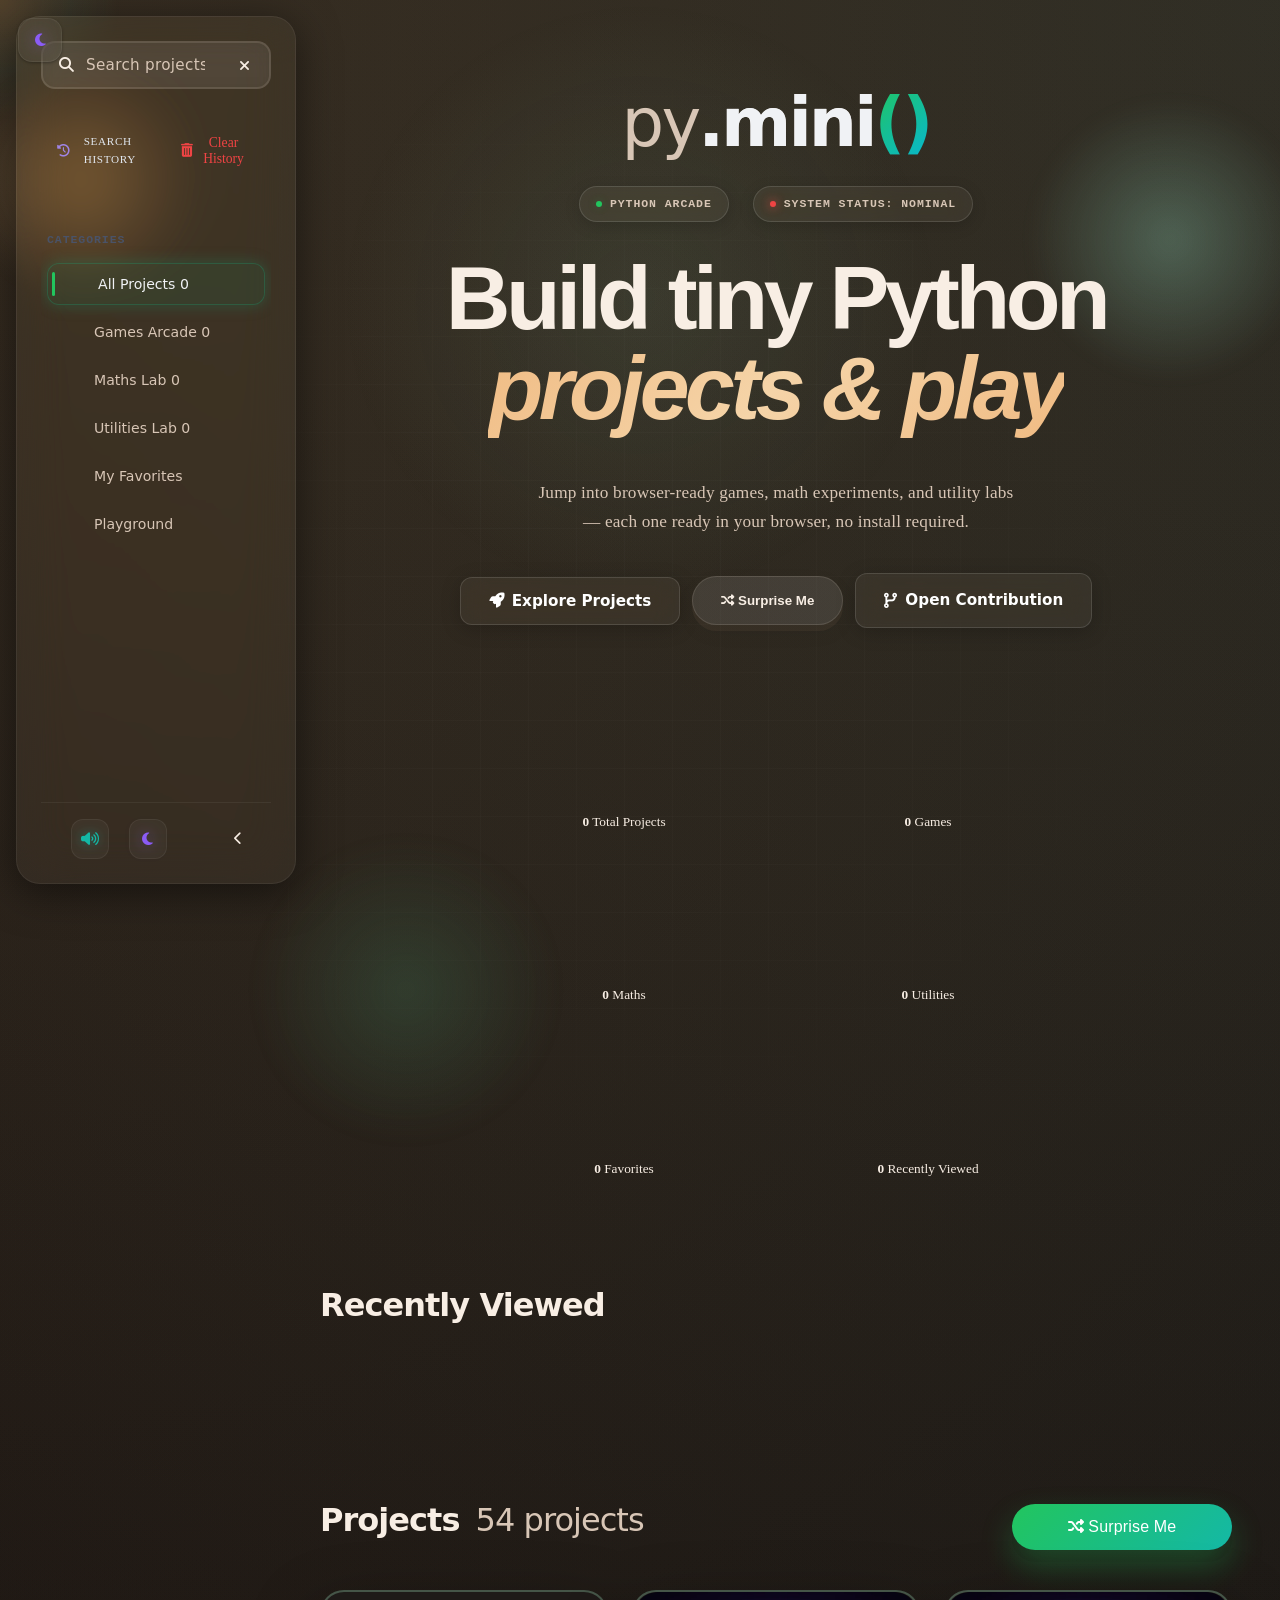
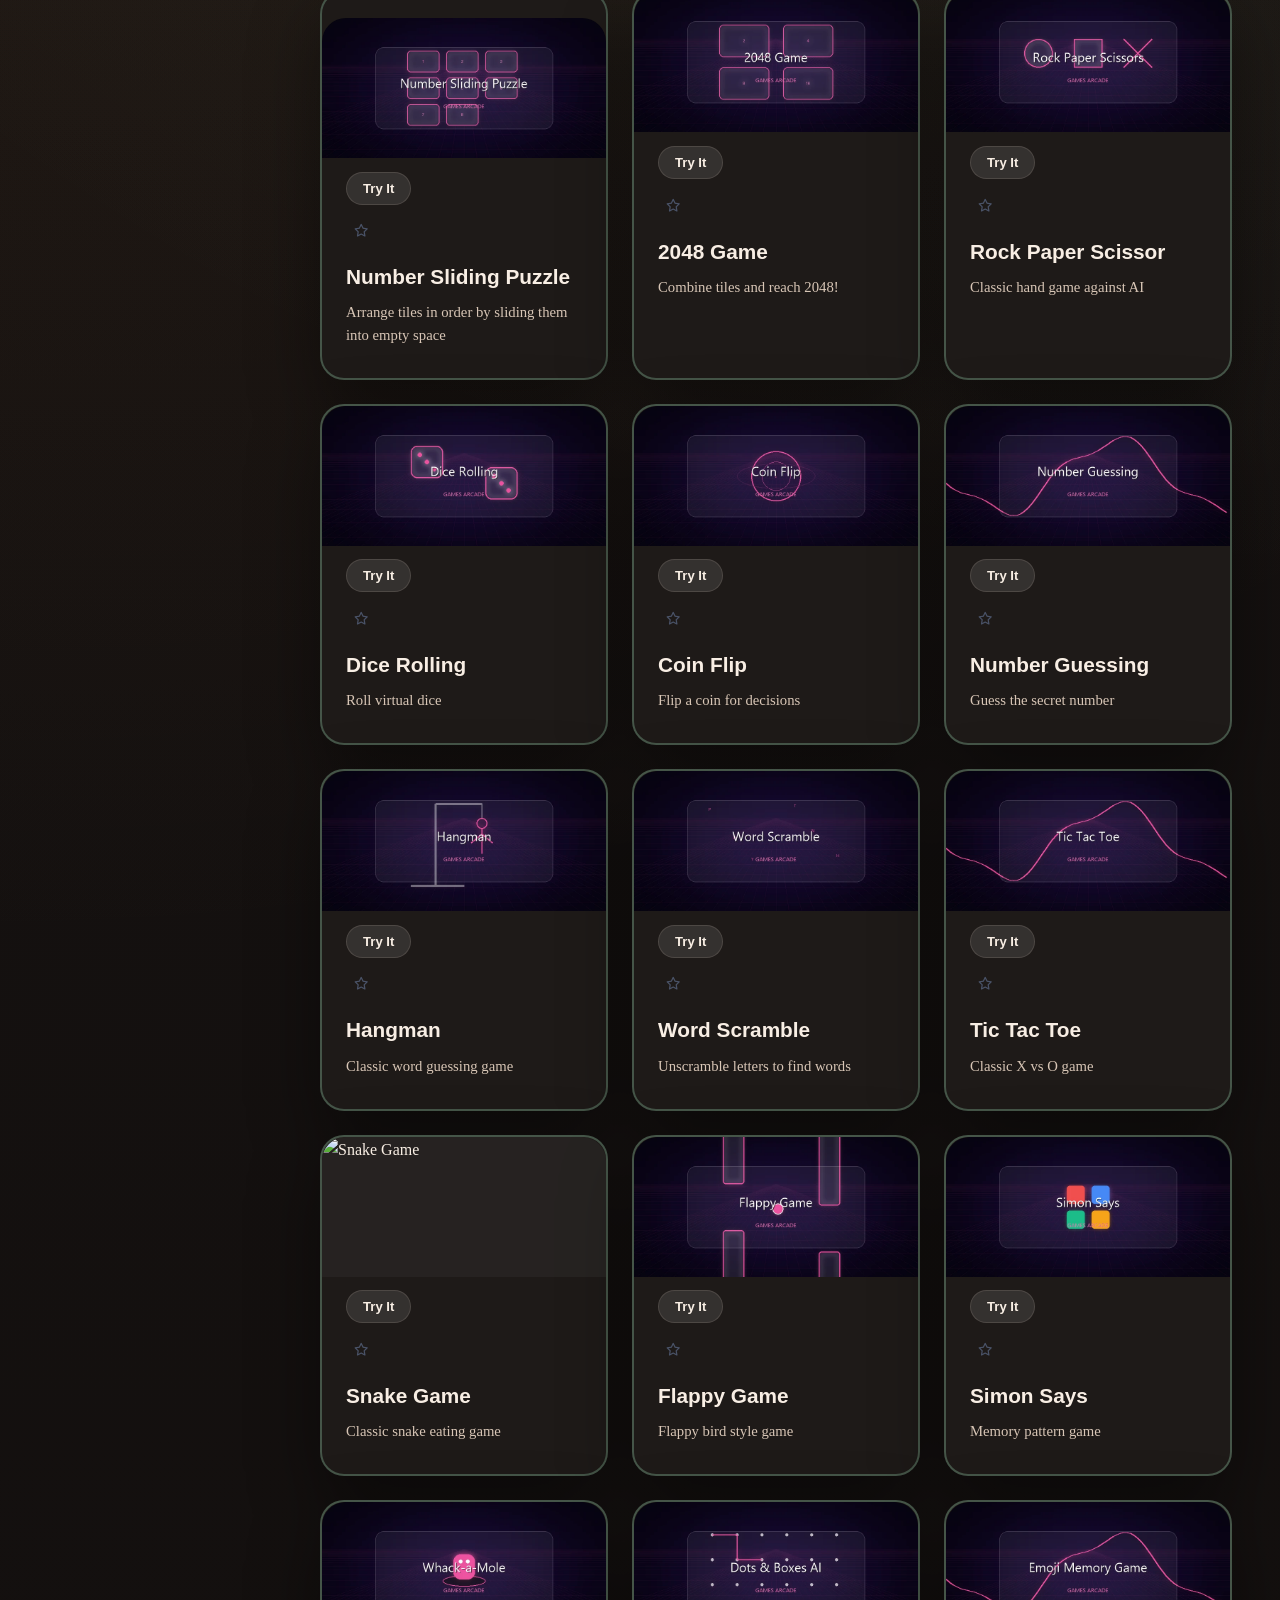
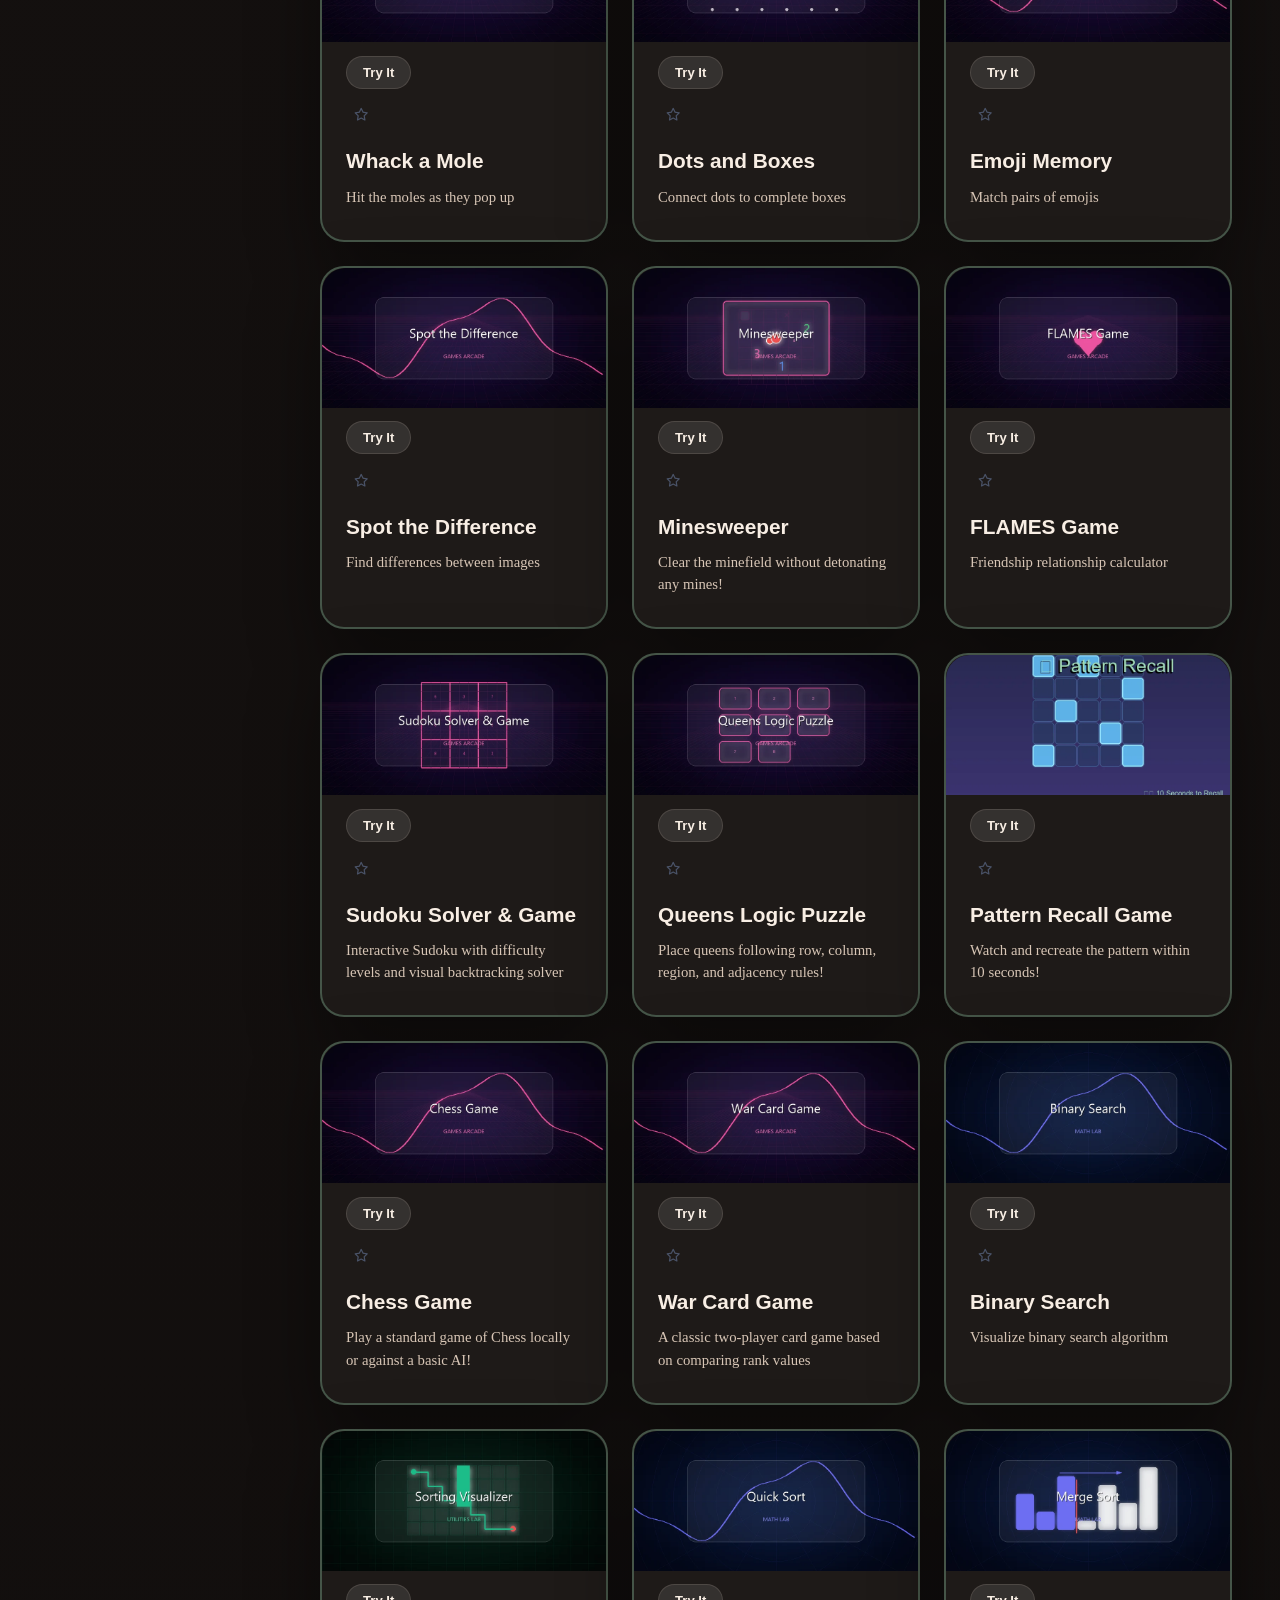
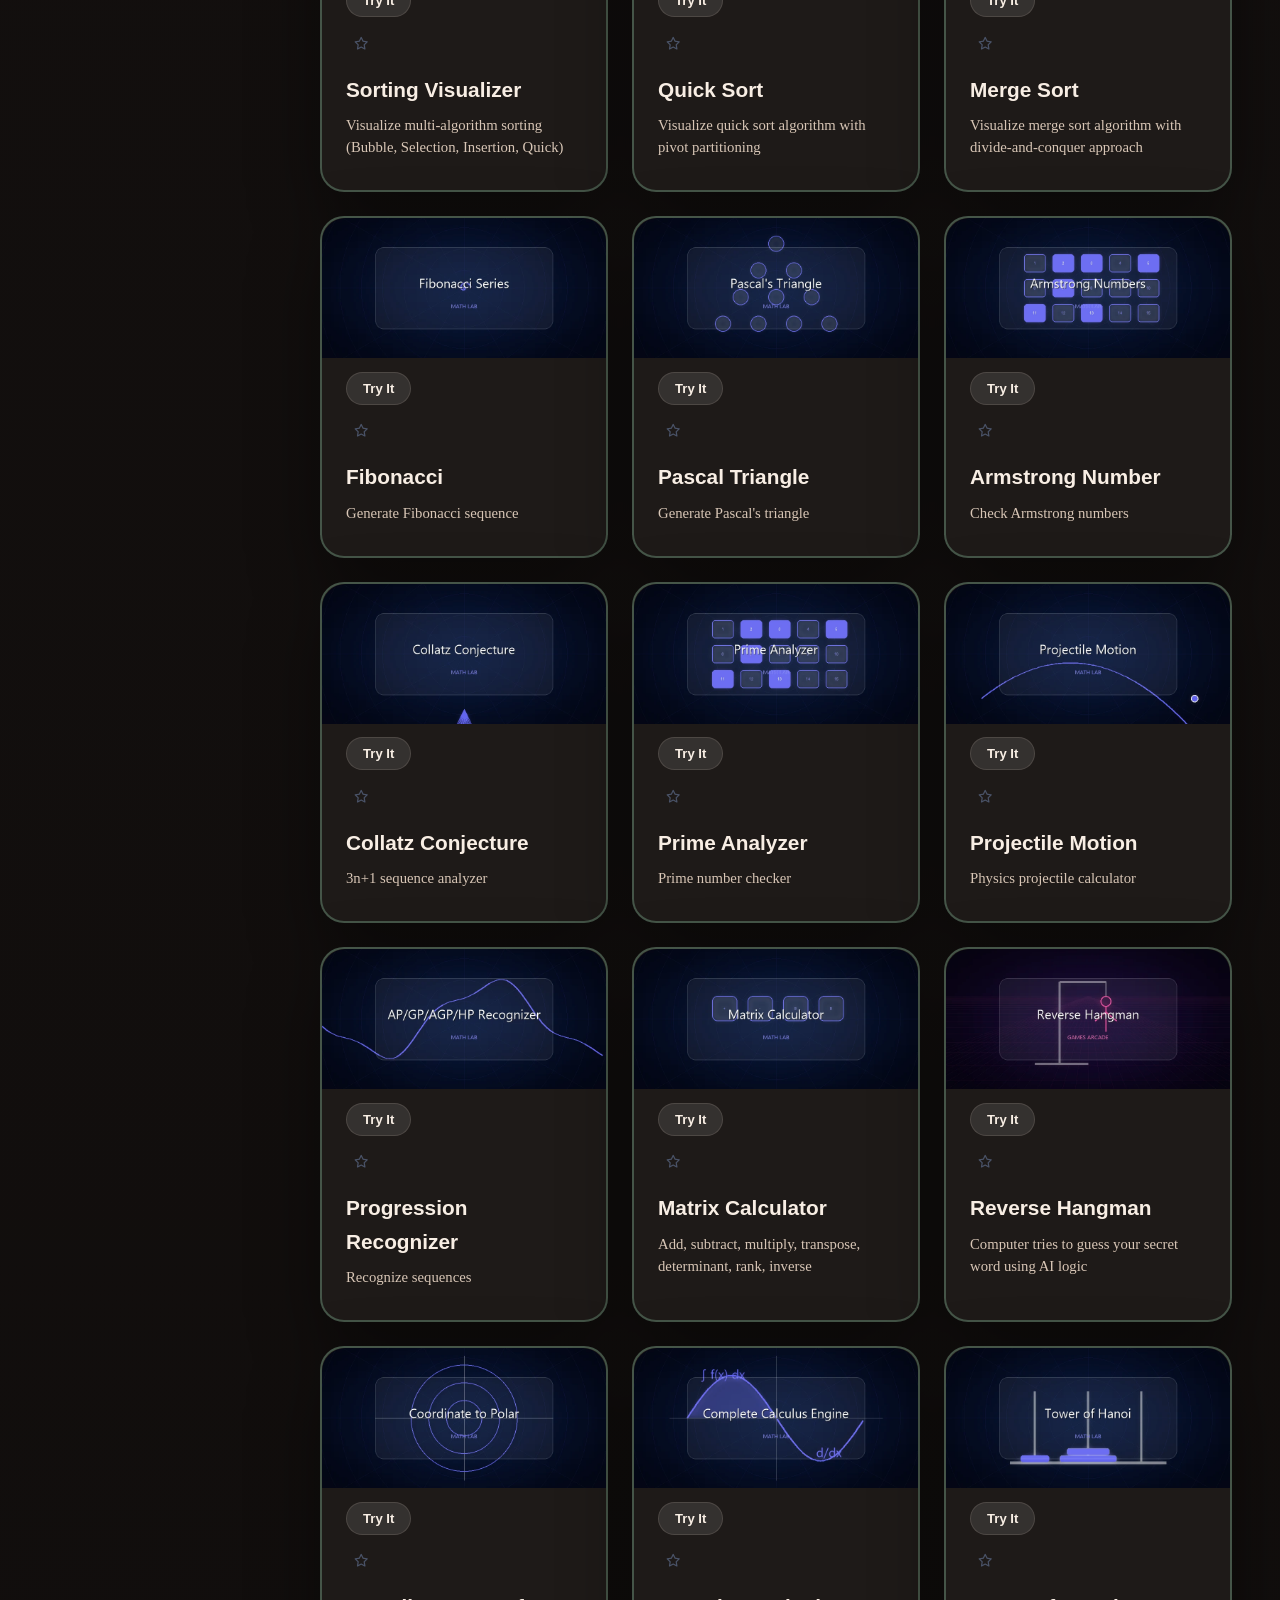
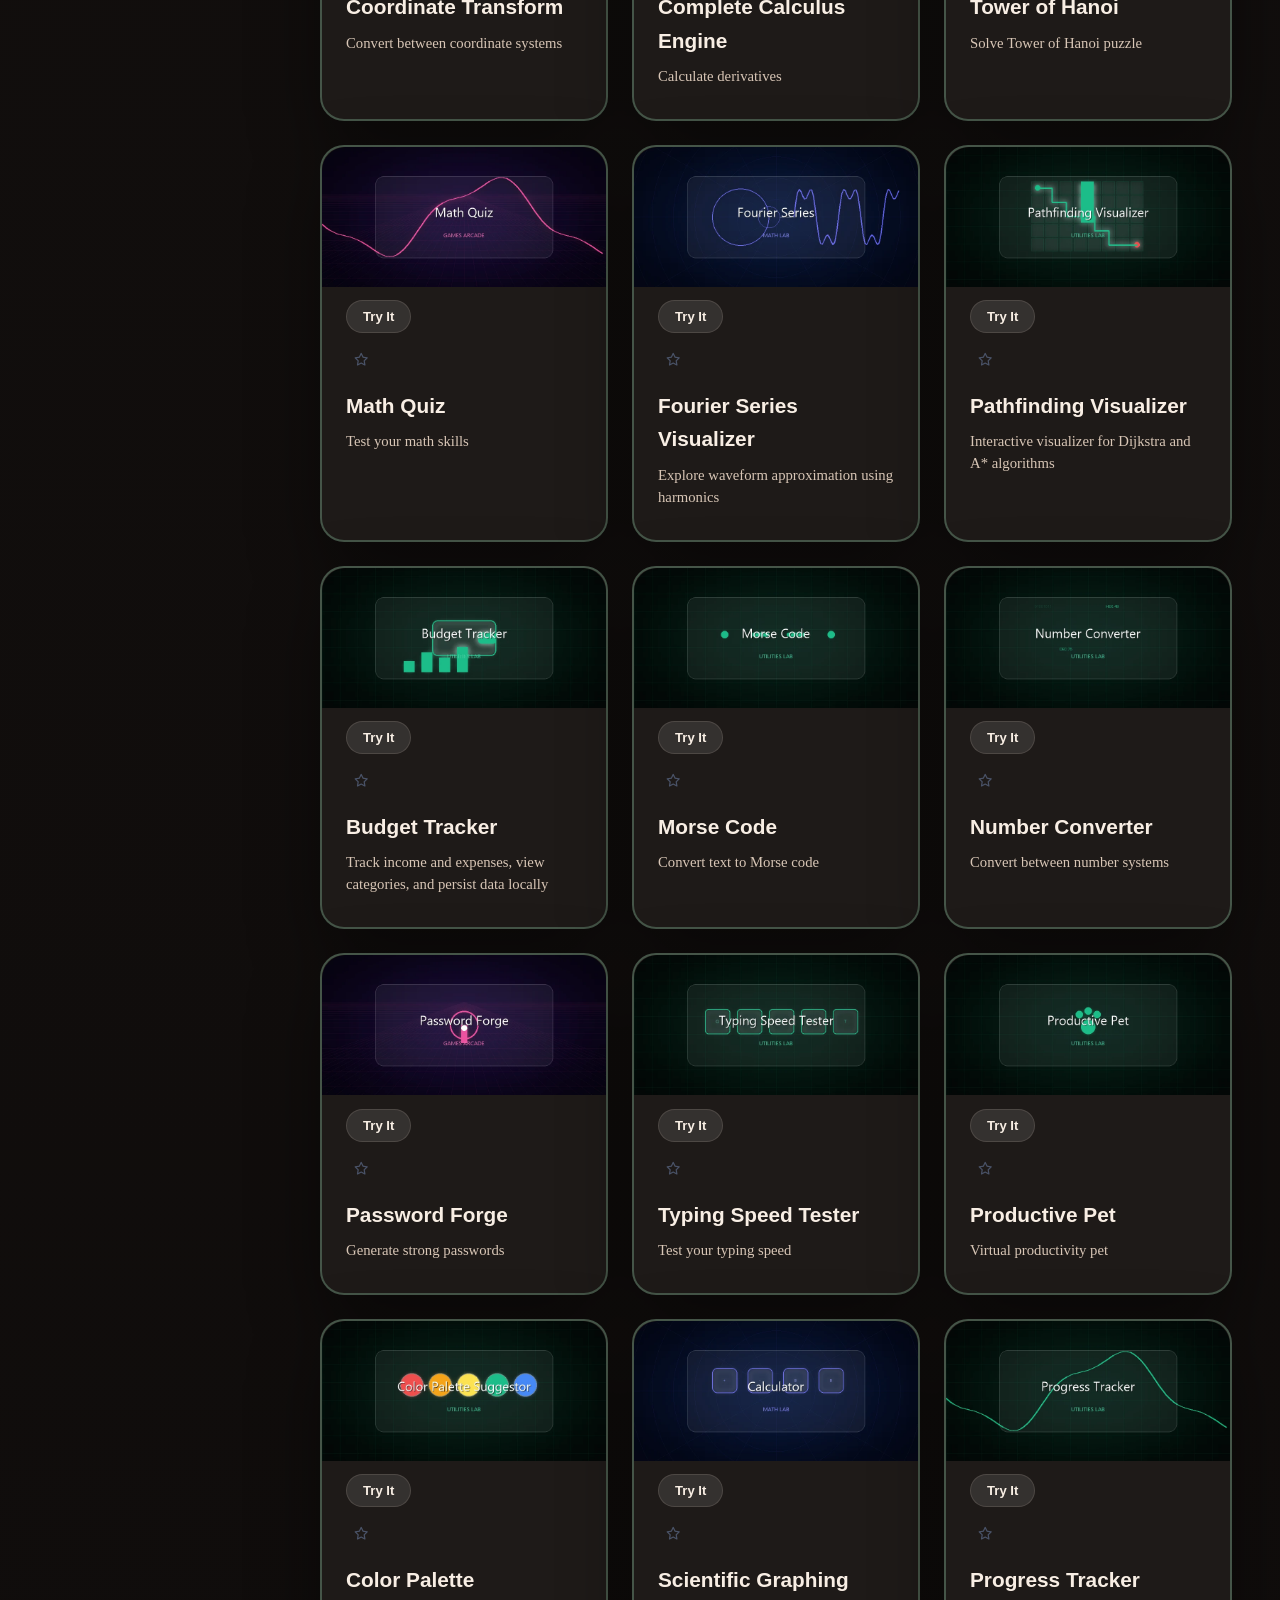
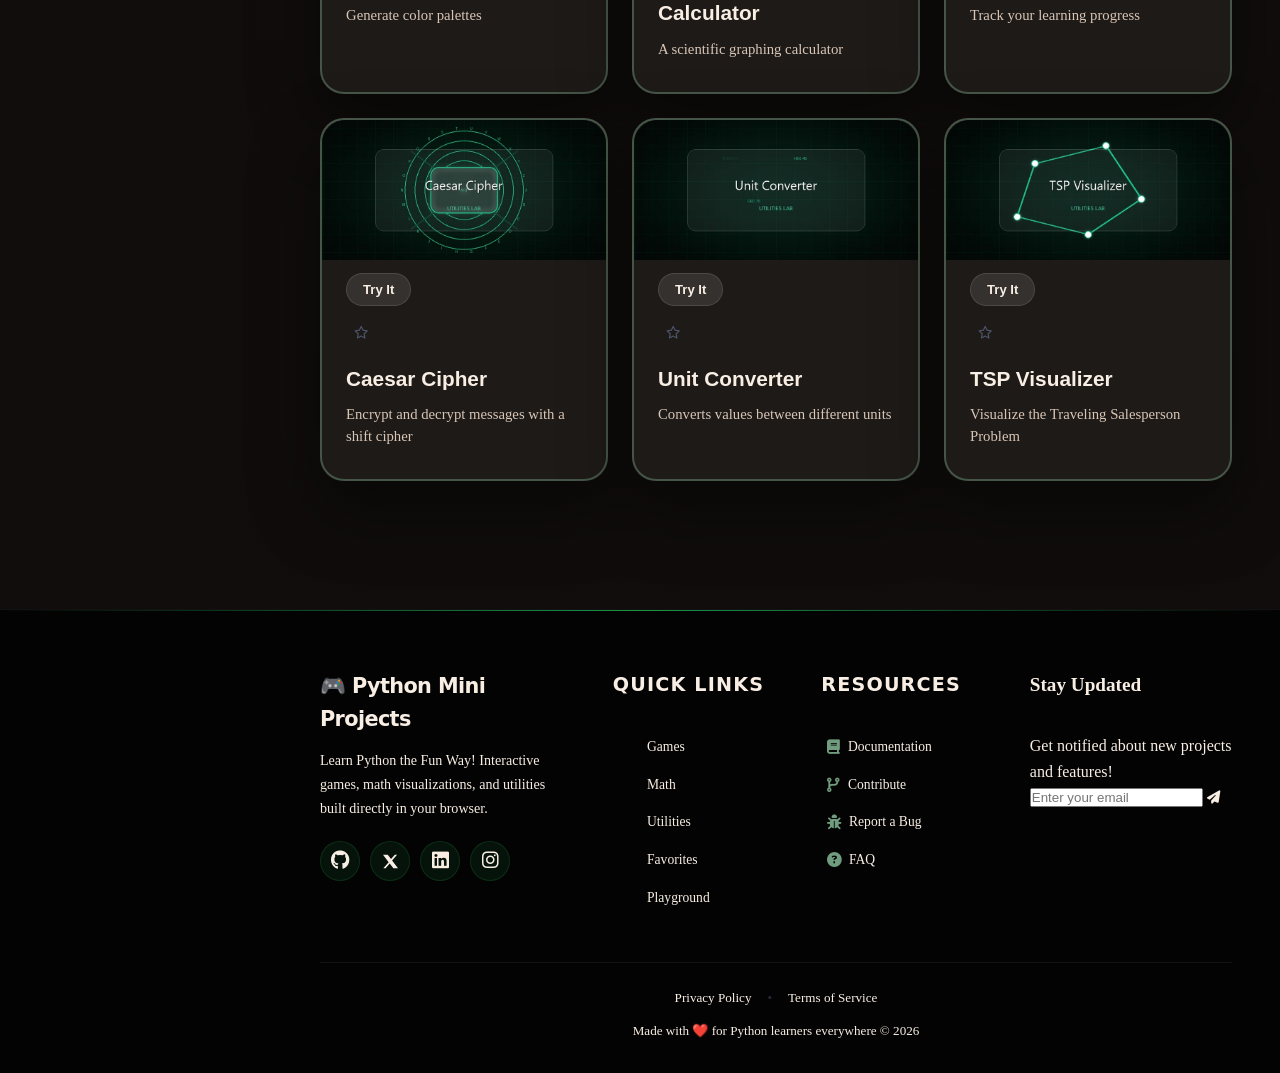
==== commit 21b89e2d: "Merge pull request #1711 from Alvi24-hub/main Fix: Recently viewed count updates properly" ====
--- a/web-app/index.html
+++ b/web-app/index.html
@@ -1055,9 +1055,37 @@
 animateCounter("statsGames",games);
 animateCounter("statsMath",math);
 animateCounter("statsUtilities",utils);
-const viewed= JSON.parse(localStorage.getItem("recentProjects")||"[]");
-animateCounter("heroViewedCount",viewed.length);
-
+// === FIX: Recently Viewed Counter ===
+const viewed = JSON.parse(localStorage.getItem("recentlyViewed")||"[]");
+const heroCounter = document.getElementById("heroViewedCount");
+if (heroCounter) {
+  heroCounter.textContent = viewed.length;
+}
+
+// Function to update counter when projects are viewed
+function updateRecentlyViewedCounter() {
+  const viewed = JSON.parse(localStorage.getItem("recentlyViewed") || "[]");
+  const heroCounter = document.getElementById("heroViewedCount");
+  if (heroCounter) {
+    heroCounter.textContent = viewed.length;
+  }
+  // Also update the grid if the function exists
+  if (window.renderRecentlyViewedGrid) {
+    window.renderRecentlyViewedGrid();
+  }
+  return viewed.length;
+}
+window.updateRecentlyViewedCounter = updateRecentlyViewedCounter;
+
+// Watch for changes to localStorage
+const originalSetItem = localStorage.setItem;
+localStorage.setItem = function(key, value) {
+  originalSetItem.apply(this, arguments);
+  if (key === "recentlyViewed") {
+    setTimeout(updateRecentlyViewedCounter, 50);
+  }
+};
+// === END FIX ===
       console.log(
         `✅ Loaded ${total} projects: ${games} games, ${math} math, ${utils} utilities`
       );
@@ -1066,14 +1094,20 @@
       setTimeout(() => {
         // Play buttons
         document.querySelectorAll(".btn-play").forEach((btn) => {
-          btn.addEventListener("click", (e) => {
-            e.stopPropagation();
-            const projectName = btn.getAttribute("data-project");
-            if (projectName && window.openProjectSafe) {
-              window.openProjectSafe(projectName, btn);
-            }
-          });
-        });
+  btn.addEventListener("click", (e) => {
+    e.stopPropagation();
+    const projectName = btn.getAttribute("data-project");
+    if (projectName && window.openProjectSafe) {
+      window.openProjectSafe(projectName, btn);
+      // Update counter after opening project
+      setTimeout(() => {
+        if (window.updateRecentlyViewedCounter) {
+          window.updateRecentlyViewedCounter();
+        }
+      }, 200);
+    }
+  });
+});
 
         // Favorite buttons
         document.querySelectorAll(".btn-favorite").forEach((btn) => {
@@ -1203,7 +1237,34 @@
       };
       console.log('✅ toPascalCase function added');
     }
-
+    // Complete recently viewed update
+function refreshRecentlyViewed() {
+  const viewed = JSON.parse(localStorage.getItem("recentlyViewed") || "[]");
+  const grid = document.getElementById("recentlyViewedGrid");
+  
+  // Update counter
+  const heroCounter = document.getElementById("heroViewedCount");
+  if (heroCounter) {
+    heroCounter.textContent = viewed.length;
+  }
+  
+  // Update grid (if you want to refresh it too)
+  if (grid && window.renderRecentlyViewedGrid) {
+    window.renderRecentlyViewedGrid();
+  }
+}
+// Function to update recently viewed counter
+function updateRecentlyViewedCounter() {
+  const viewed = JSON.parse(localStorage.getItem("recentlyViewed") || "[]");
+  const heroCounter = document.getElementById("heroViewedCount");
+  if (heroCounter) {
+    heroCounter.textContent = viewed.length;
+  }
+  return viewed.length;
+}
+
+// Make it globally accessible
+window.updateRecentlyViewedCounter = updateRecentlyViewedCounter;
     // FIX 2: Fix modal focus error
     setTimeout(function () {
       const modal = document.getElementById('projectModal');
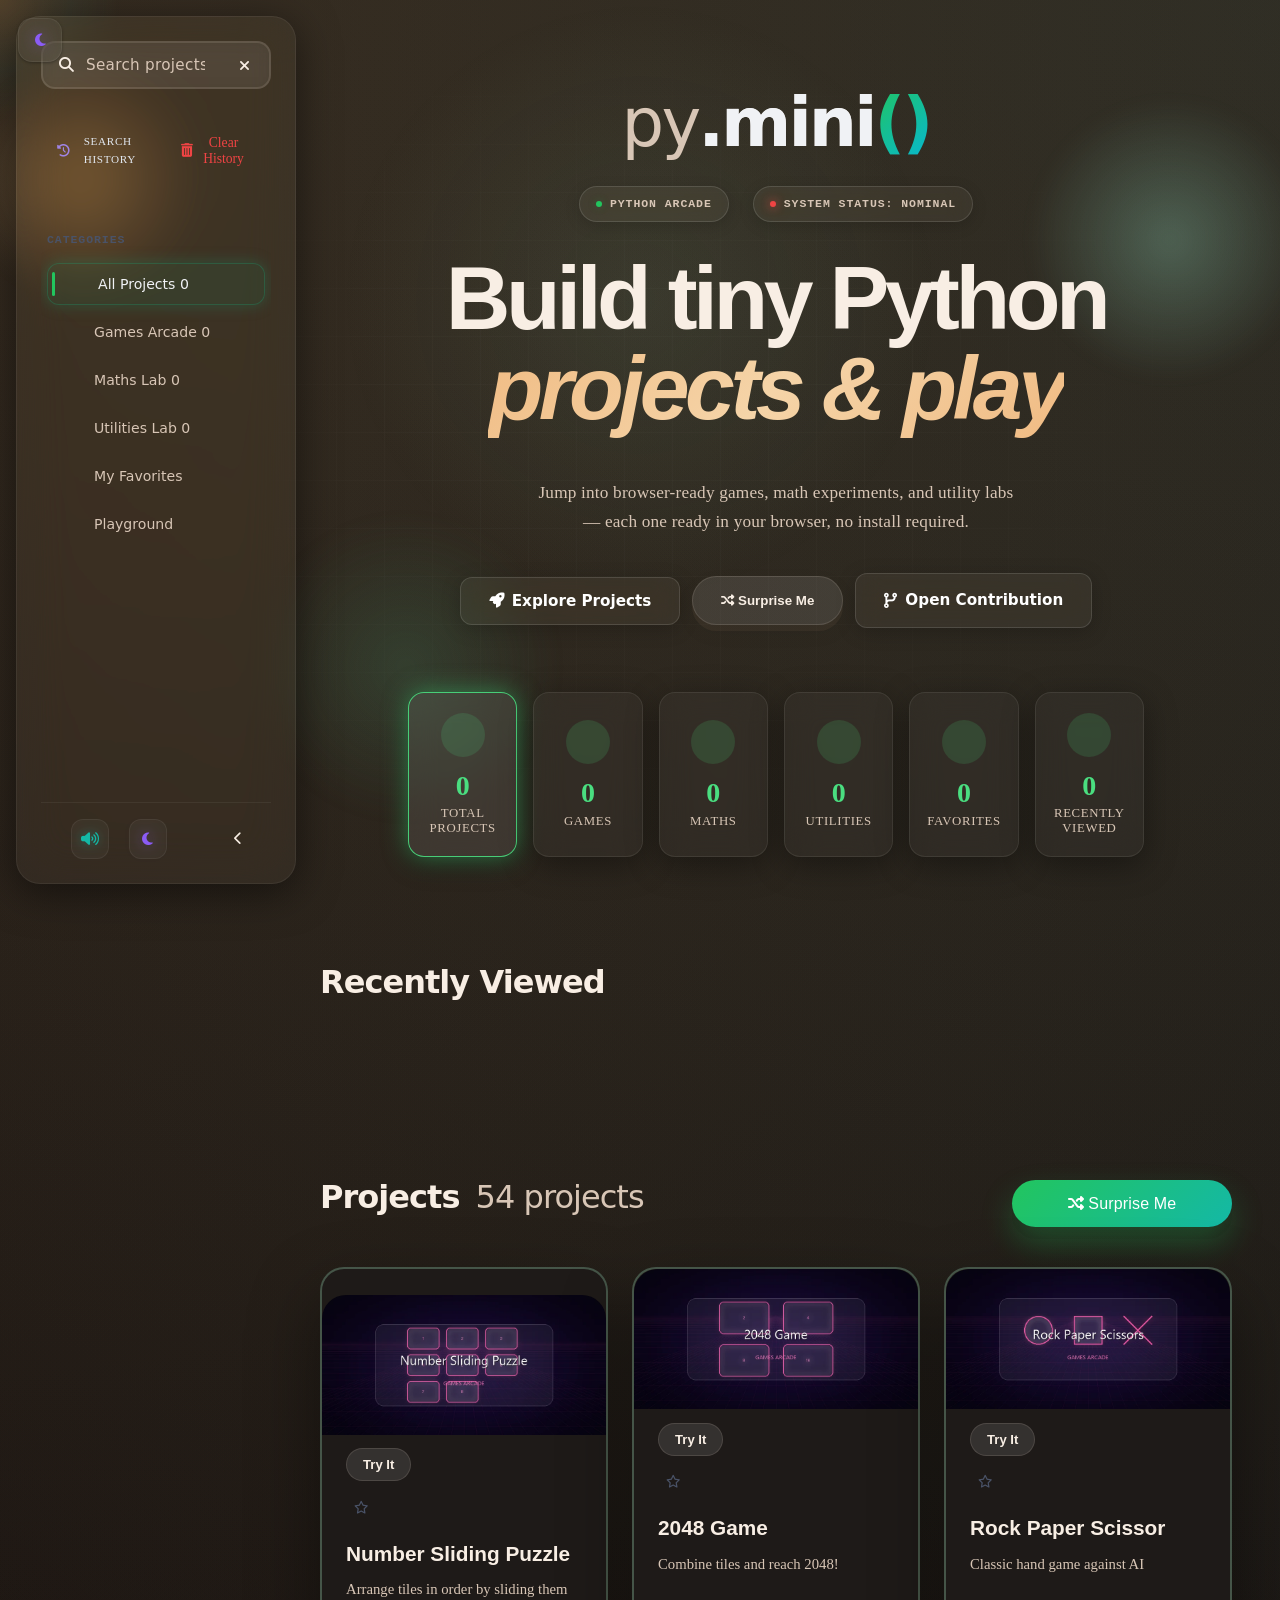
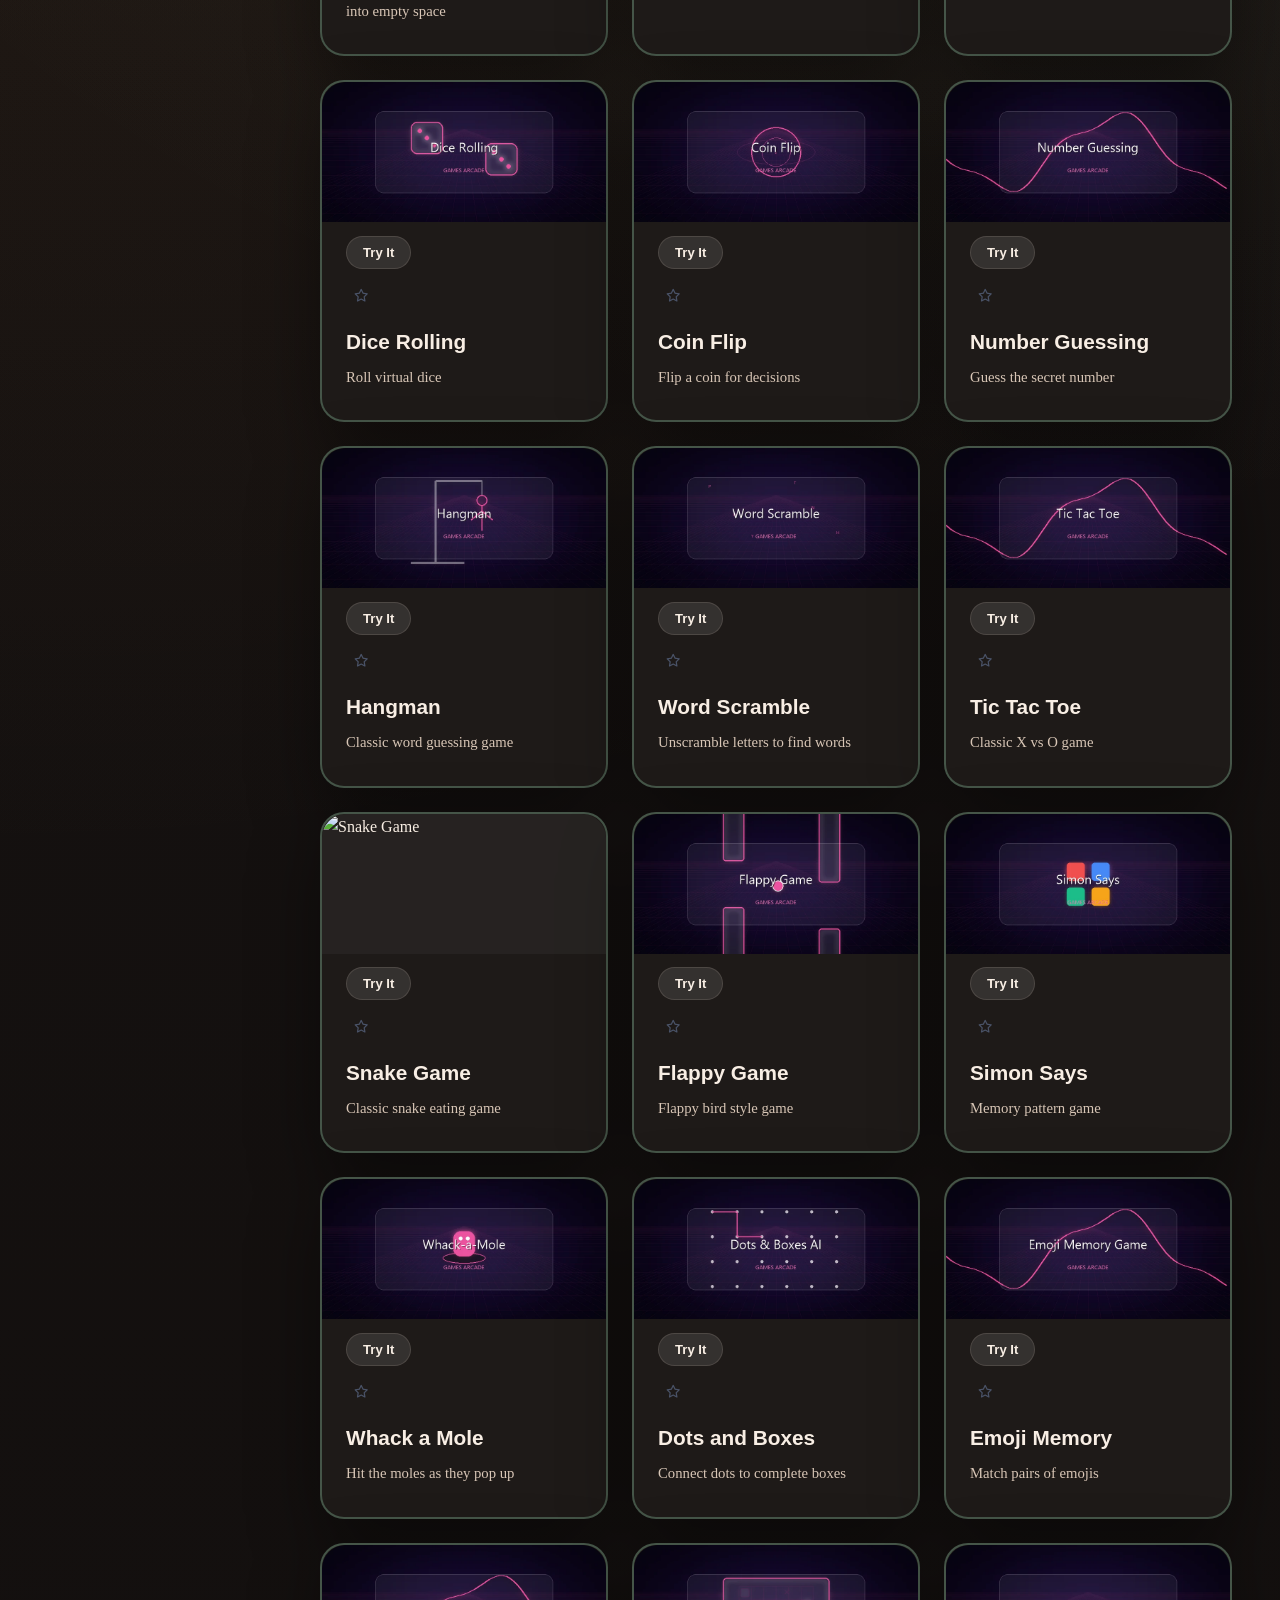
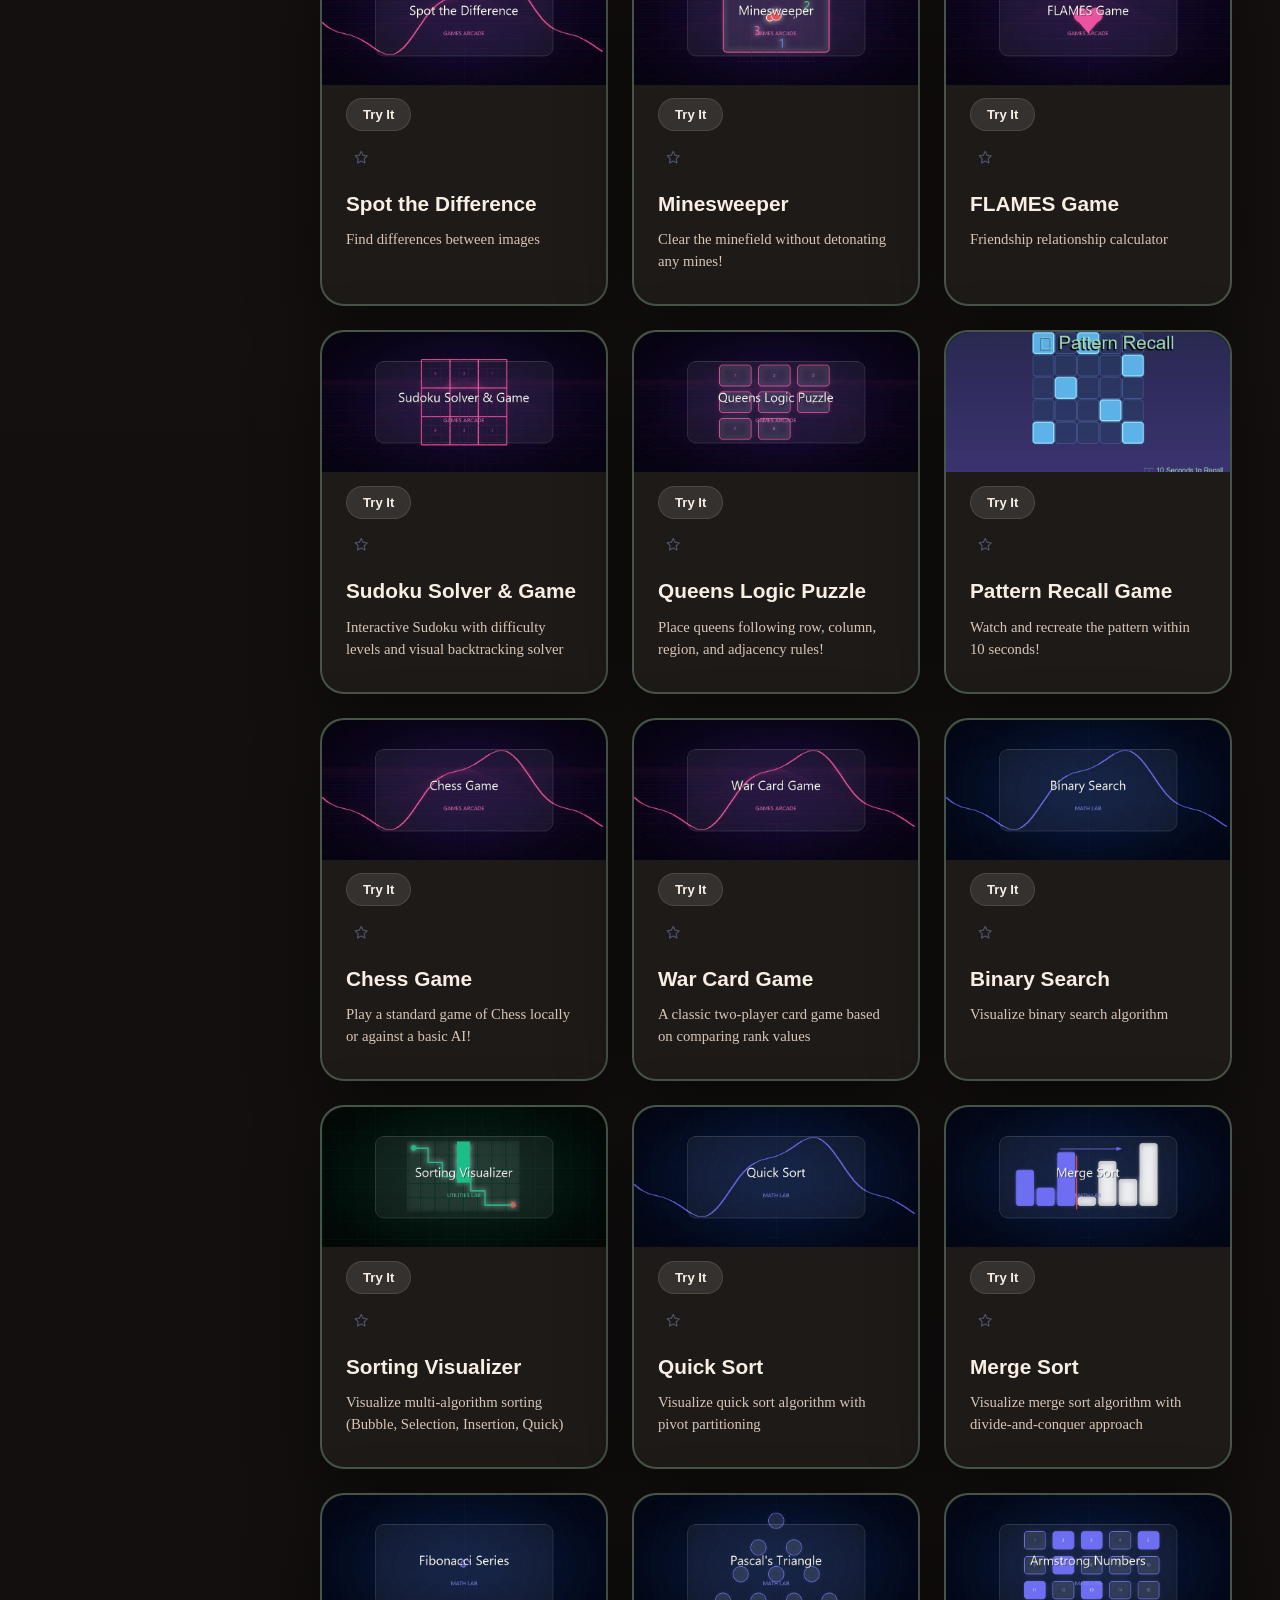
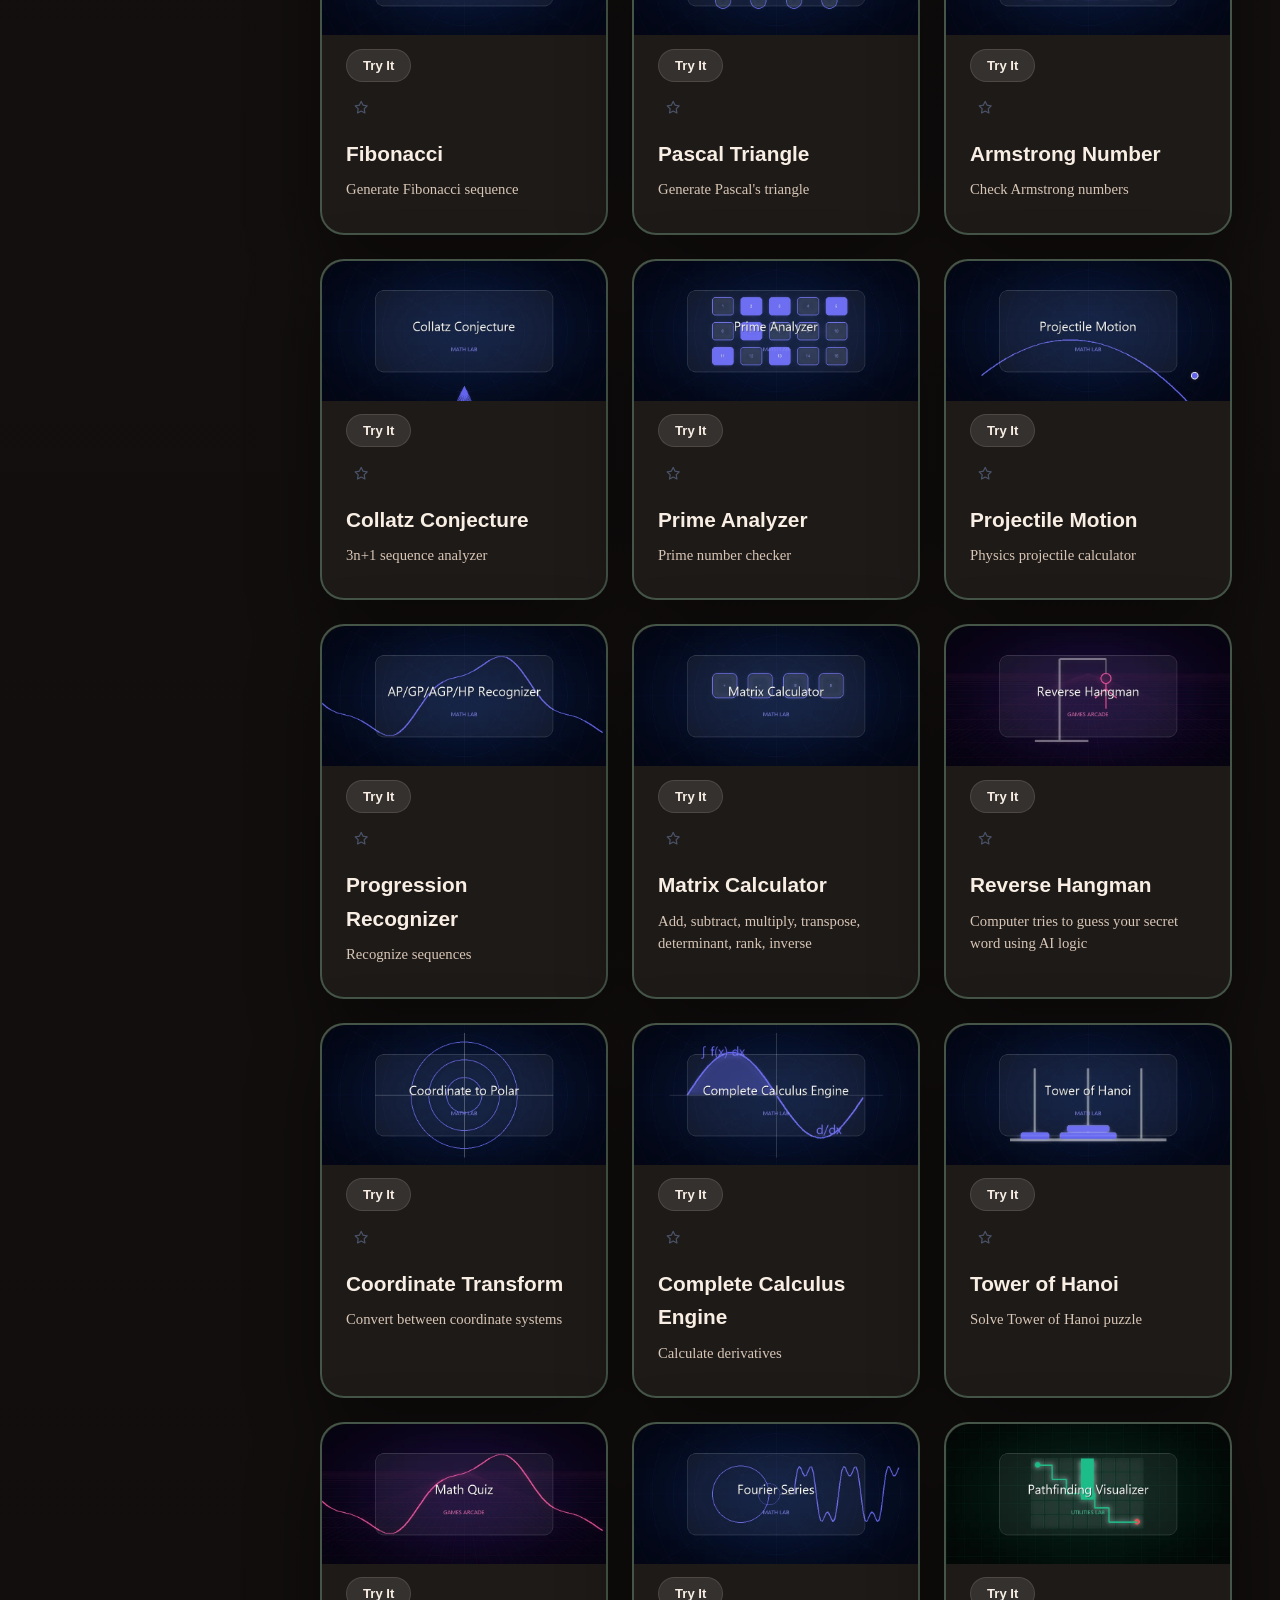
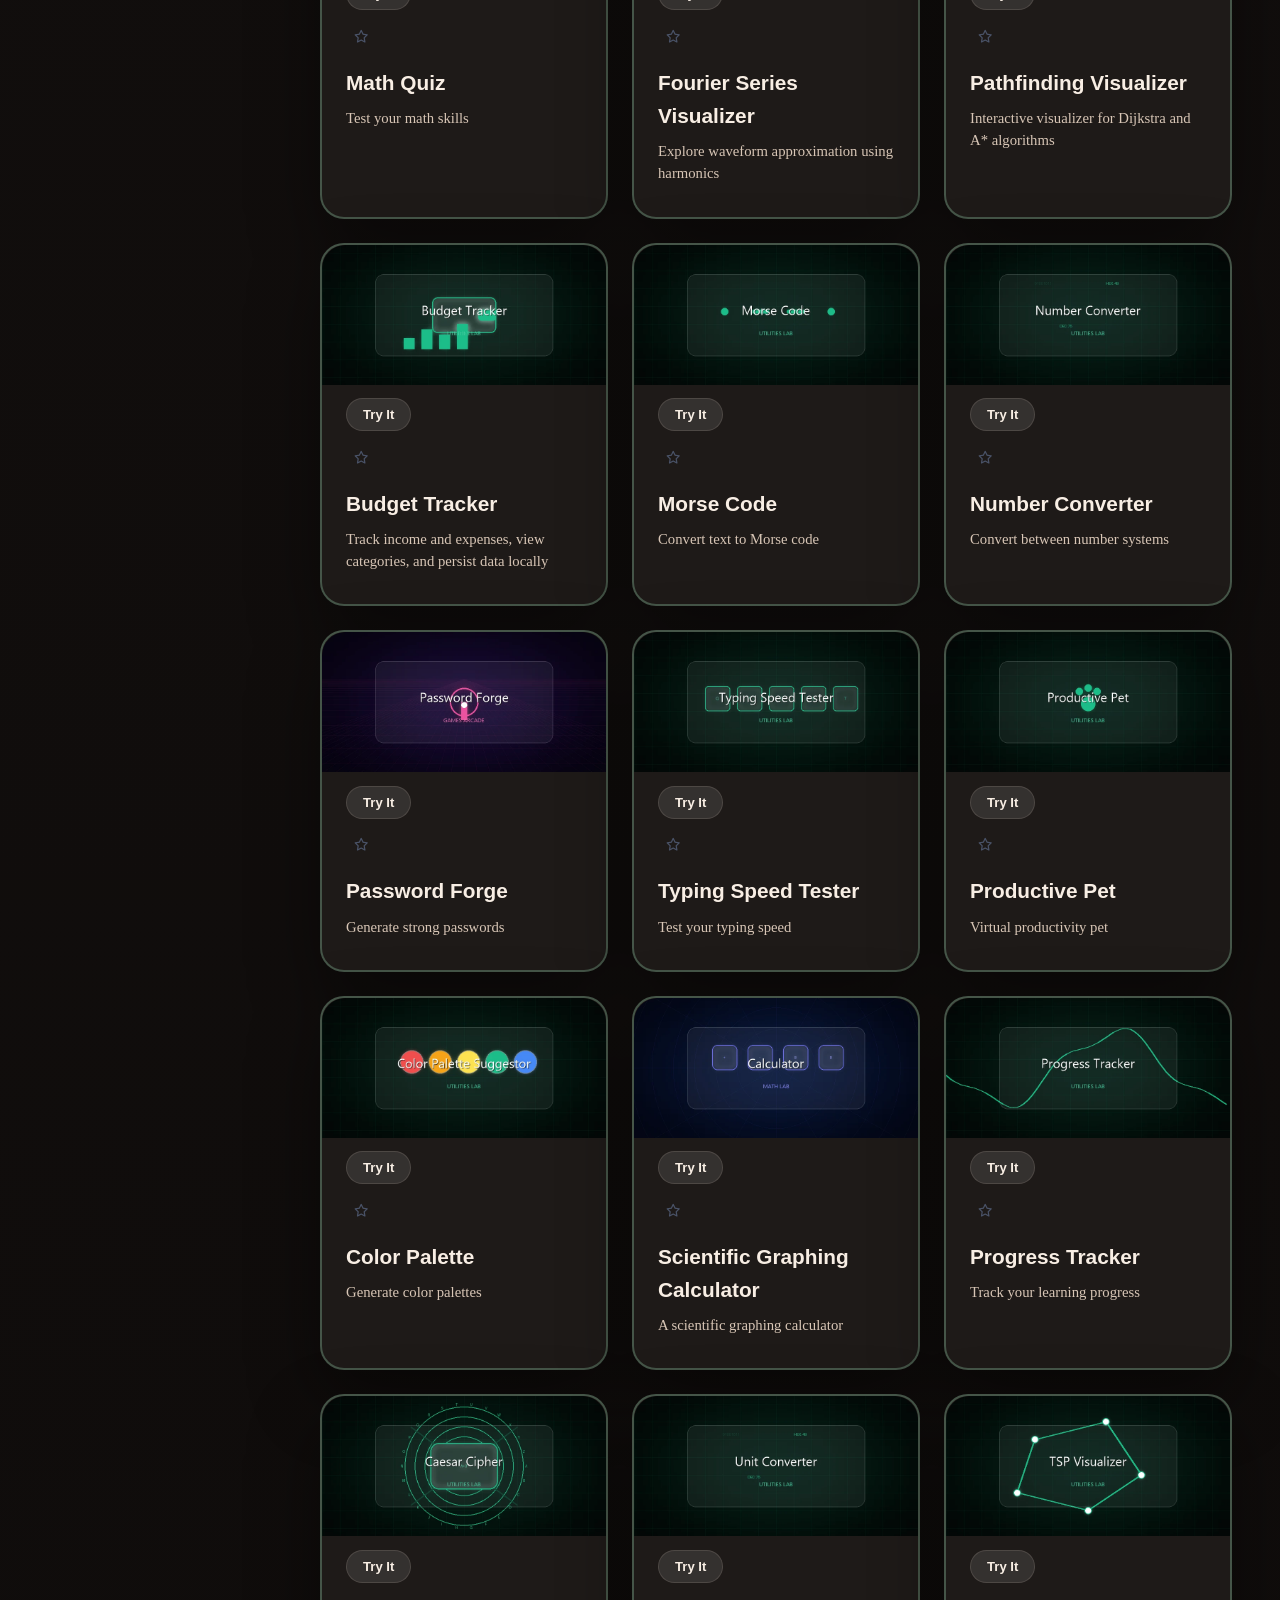
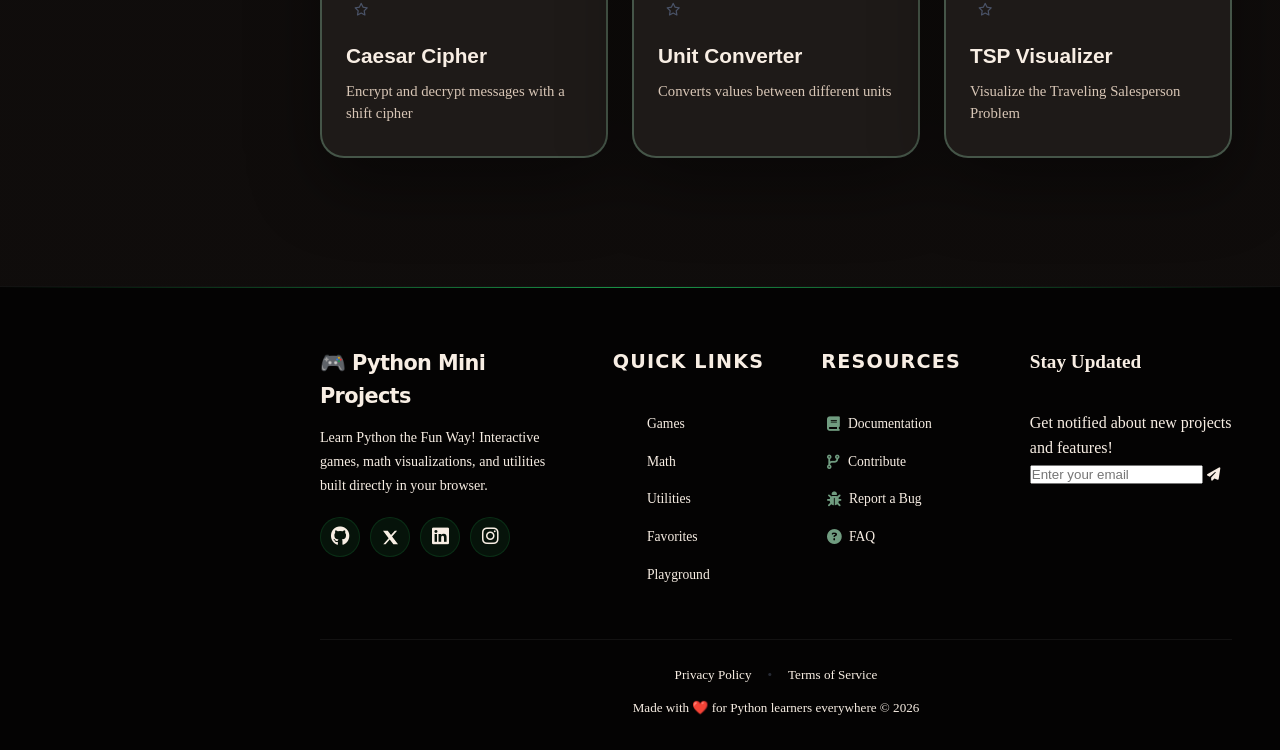
==== commit 5e204b58: "fix(playground): add clear console and copy output features (#1715)" ====
--- a/web-app/index.html
+++ b/web-app/index.html
@@ -377,9 +377,16 @@
             <div class="panel-header">
               <span><i aria-hidden="true" class="fas fa-terminal"></i> Output
                 Console</span>
-              <button class="btn-panel-action" id="clearConsole" title="Clear the console" type="button">
-                <i aria-hidden="true" class="fas fa-times-circle"></i> Clear
-              </button>
+              <div class="console-actions">
+                <button class="btn-panel-action" id="copyConsole" title="Copy console output to clipboard" type="button"
+                  aria-label="Copy console output to clipboard">
+                  <i aria-hidden="true" class="fas fa-copy"></i> Copy
+                </button>
+                <button class="btn-panel-action" id="clearConsole" title="Clear the console" type="button"
+                  aria-label="Clear console output">
+                  <i aria-hidden="true" class="fas fa-times-circle"></i> Clear
+                </button>
+              </div>
             </div>
             <pre aria-label="Console output" aria-live="polite" class="console-output" id="consoleOutput"></pre>
           </div>
@@ -475,7 +482,7 @@
         <div class="footer-links">
           <h3>Resources</h3>
           <ul>
-            <li><a href="https://github.com/steam-bell-92/python-mini-project/blob/main/README.md"><i
+            <li><a href="https://github.com/steam-bell-92/python-mini-project#readme"><i
                   class="fas fa-book" aria-hidden="true"></i> Documentation</a></li>
             <li><a
                 href="https://github.com/steam-bell-92/python-mini-project/blob/a54ac8251fd79a6b7f4e43b54720c7f45225ac7e/CONTRIBUTING.md"><i
@@ -483,7 +490,7 @@
                 Contribute</a></li>
             <li><a href="https://github.com/steam-bell-92/python-mini-project/issues/new"><i class="fas fa-bug"
                   aria-hidden="true"></i> Report a Bug</a></li>
-            <li><a href="https://github.com/steam-bell-92/python-mini-project/blob/main/README.md"><i
+            <li><a href="https://github.com/steam-bell-92/python-mini-project#readme"><i
                   class="fas fa-question-circle" aria-hidden="true"></i> FAQ</a></li>
           </ul>
         </div>
--- a/web-app/css/styles.css
+++ b/web-app/css/styles.css
@@ -1299,48 +1299,149 @@
 }
 
 
-/* ── Hero Meta ─────────────────────────────────────────────── */
-.hero-meta {
-  display: flex;
-  gap: 0.8rem;
-  flex-wrap: wrap;
+/* ── Stats Dashboard ───────────────────────────────────────── */
+.stats-dashboard {
+  display: grid;
+  grid-template-columns: repeat(6, 1fr);
+  gap: 1rem;
+  width: 100%;
+  max-width: 1200px;
+  margin: 2rem auto 0;
+  padding: 0 1rem;
+  box-sizing: border-box;
+}
+
+.stats-card {
+  display: flex;
+  flex-direction: column;
+  align-items: center;
   justify-content: center;
-  font-family: var(--font-mono);
-  font-size: 0.78rem;
+  background: rgba(255, 255, 255, 0.45);
+  backdrop-filter: blur(16px);
+  -webkit-backdrop-filter: blur(16px);
+  border: 1px solid rgba(255, 255, 255, 0.5);
+  border-radius: 16px;
+  padding: 1.25rem 1rem;
+  cursor: pointer;
+  transition: all 0.3s cubic-bezier(0.25, 0.8, 0.25, 1);
+  box-shadow: 0 8px 32px 0 rgba(31, 38, 135, 0.05);
+  outline: none;
+  font-family: inherit;
+  color: inherit;
+  box-sizing: border-box;
+}
+
+[data-theme="dark"] .stats-card {
+  background: rgba(255, 255, 255, 0.03);
+  border: 1px solid rgba(255, 255, 255, 0.08);
+  box-shadow: 0 8px 32px 0 rgba(0, 0, 0, 0.37);
+}
+
+/* Hover and focus styles */
+.stats-card:hover,
+.stats-card:focus-visible {
+  transform: translateY(-5px) scale(1.03);
+  background: rgba(255, 255, 255, 0.6);
+  border-color: rgba(34, 197, 94, 0.5); /* Glowing green border on hover */
+  box-shadow: 0 0 15px rgba(34, 197, 94, 0.3), 0 12px 40px rgba(31, 38, 135, 0.08);
+}
+
+[data-theme="dark"] .stats-card:hover,
+[data-theme="dark"] .stats-card:focus-visible {
+  background: rgba(255, 255, 255, 0.07);
+  border-color: rgba(74, 222, 128, 0.6); /* Green glowing border in dark mode */
+  box-shadow: 0 0 20px rgba(74, 222, 128, 0.3), 0 12px 40px rgba(0, 0, 0, 0.5);
+}
+
+/* Active/selected state filter highlight */
+.stats-card.active {
+  background: rgba(255, 255, 255, 0.7);
+  border-color: rgba(34, 197, 94, 0.8);
+  box-shadow: 0 0 20px rgba(34, 197, 94, 0.4), 0 8px 24px rgba(31, 38, 135, 0.06);
+}
+
+[data-theme="dark"] .stats-card.active {
+  background: rgba(255, 255, 255, 0.09);
+  border-color: rgba(74, 222, 128, 0.9);
+  box-shadow: 0 0 25px rgba(74, 222, 128, 0.5), 0 8px 24px rgba(0, 0, 0, 0.4);
+}
+
+/* Accents and text elements */
+.stats-icon {
+  margin-bottom: 0.75rem;
+  display: flex;
+  align-items: center;
+  justify-content: center;
+  width: 44px;
+  height: 44px;
+  border-radius: 50%;
+  background: rgba(34, 197, 94, 0.1);
+  color: #22c55e;
+  transition: transform 0.3s ease;
+}
+
+[data-theme="dark"] .stats-icon {
+  background: rgba(74, 222, 128, 0.15);
+  color: #4ade80;
+}
+
+.stats-icon svg {
+  width: 20px;
+  height: 20px;
+  stroke-width: 2.25;
+}
+
+.stats-card:hover .stats-icon {
+  transform: rotate(8deg) scale(1.1);
+}
+
+.stats-info {
+  display: flex;
+  flex-direction: column;
+  align-items: center;
+}
+
+/* customized green accents for metrics counters */
+.stats-info strong {
+  font-size: 1.75rem;
+  font-weight: 700;
+  line-height: 1.2;
+  color: #166534; /* customized dark-green accent */
+  transition: all 0.3s ease;
+}
+
+[data-theme="dark"] .stats-info strong {
+  color: #4ade80; /* customized light-green/neon accent for dark mode */
+}
+
+.stats-info span {
+  font-size: 0.8rem;
+  font-weight: 500;
   color: var(--text-secondary);
-  margin: 1.25rem 0 0;
-}
-
-.hero-meta span {
-  padding: 0.6rem 0.95rem;
-  border-radius: 12px;
-  background: rgba(255, 255, 255, 0.78);
-  border: 1px solid rgba(128, 104, 85, 0.08);
-  font-size: 0.82rem;
-  box-shadow: 0 2px 6px rgba(146, 111, 74, 0.04);
-  display: inline-flex;
-  align-items: center;
-  gap: 0.45rem;
-}
-
-.hero-meta strong {
-  color: var(--text);
-  font-weight: 600;
-}
-
-.hero-meta span::before {
-  content: "";
-  width: 4px;
-  height: 4px;
-  border-radius: 50%;
-  background: var(--accent);
-  opacity: 0.6;
-}
-
-[data-theme="dark"] .hero-meta span {
-  background: rgba(255, 255, 255, 0.08);
-  border-color: rgba(255, 239, 223, 0.1);
-  box-shadow: none;
+  text-transform: uppercase;
+  letter-spacing: 0.05em;
+  margin-top: 0.25rem;
+  text-align: center;
+}
+
+@media (max-width: 1024px) {
+  .stats-dashboard {
+    grid-template-columns: repeat(3, 1fr);
+    gap: 1rem;
+  }
+}
+
+@media (max-width: 640px) {
+  .stats-dashboard {
+    grid-template-columns: repeat(2, 1fr);
+    gap: 0.75rem;
+  }
+}
+
+@media (max-width: 400px) {
+  .stats-dashboard {
+    grid-template-columns: 1fr;
+  }
 }
 
 
@@ -1615,10 +1716,22 @@
   align-items: center;
   gap: 8px;
 }
-
-.editor-actions {
+.editor-actions,
+.console-actions {
   display: flex;
   gap: 6px;
+}
+
+.btn-panel-action.copy-success {
+  background: rgba(16, 185, 129, 0.12) !important;
+  border-color: rgba(16, 185, 129, 0.4) !important;
+  color: #10b981 !important;
+}
+
+.btn-panel-action.copy-error {
+  background: rgba(239, 68, 68, 0.12) !important;
+  border-color: rgba(239, 68, 68, 0.4) !important;
+  color: #ef4444 !important;
 }
 
 .draft-selector {
@@ -2975,6 +3088,10 @@
   padding: 0;
 }
 
+body.sidebar-collapsed .recent-searches-chips{
+  display: none;
+}
+
 .recent-search-chip {
   display: inline-flex;
   align-items: center;
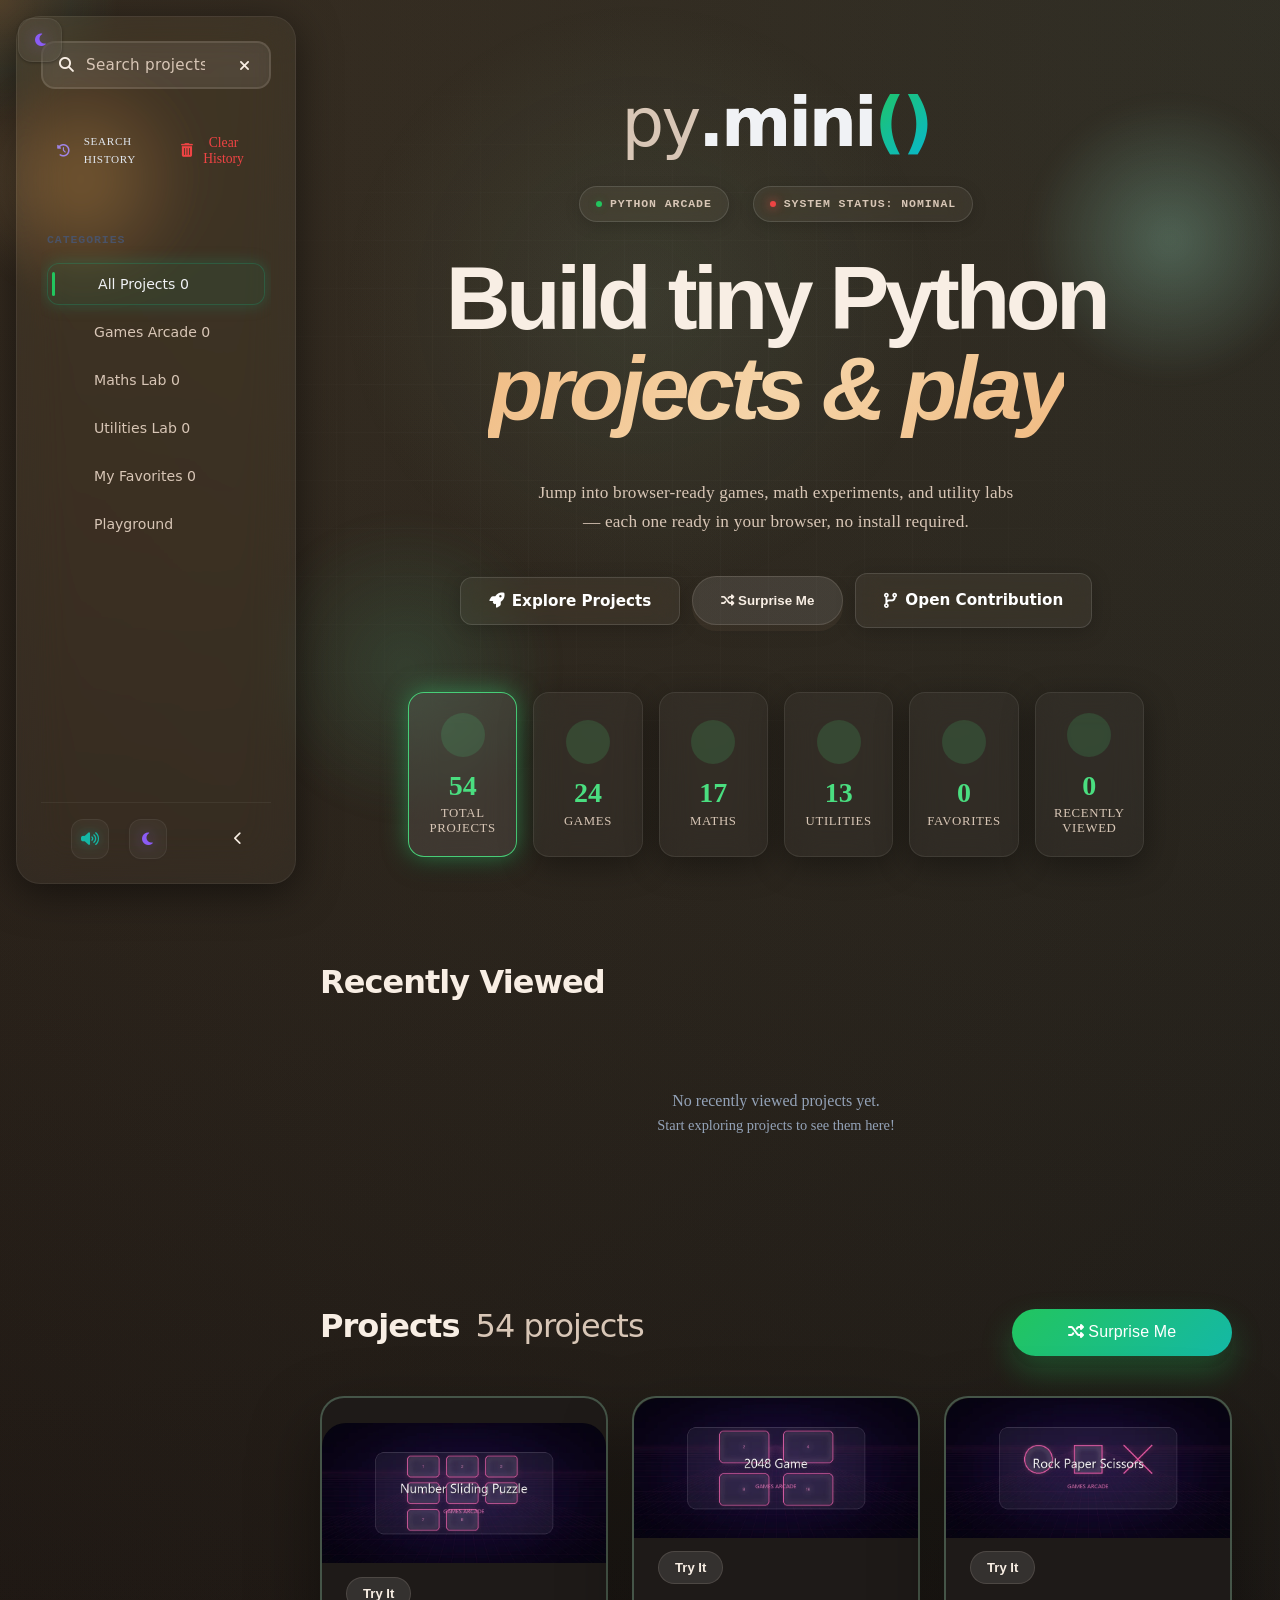
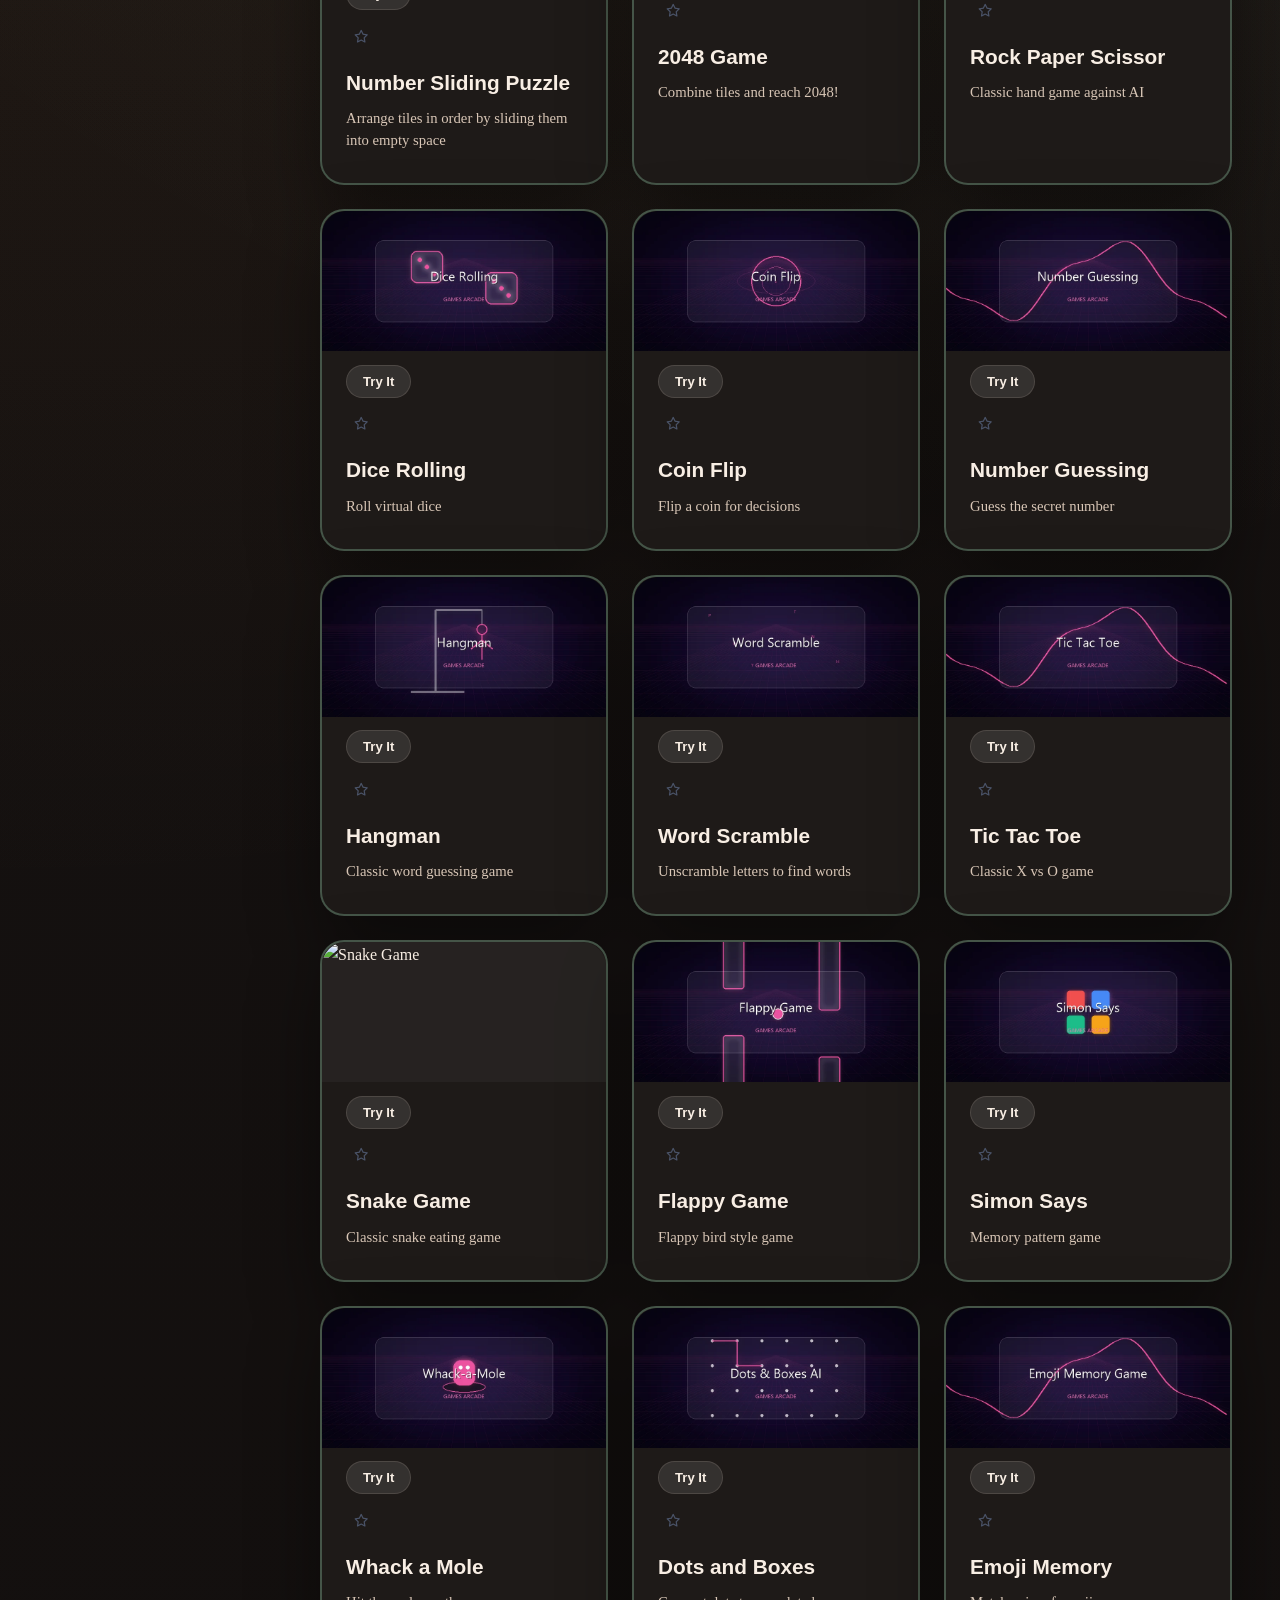
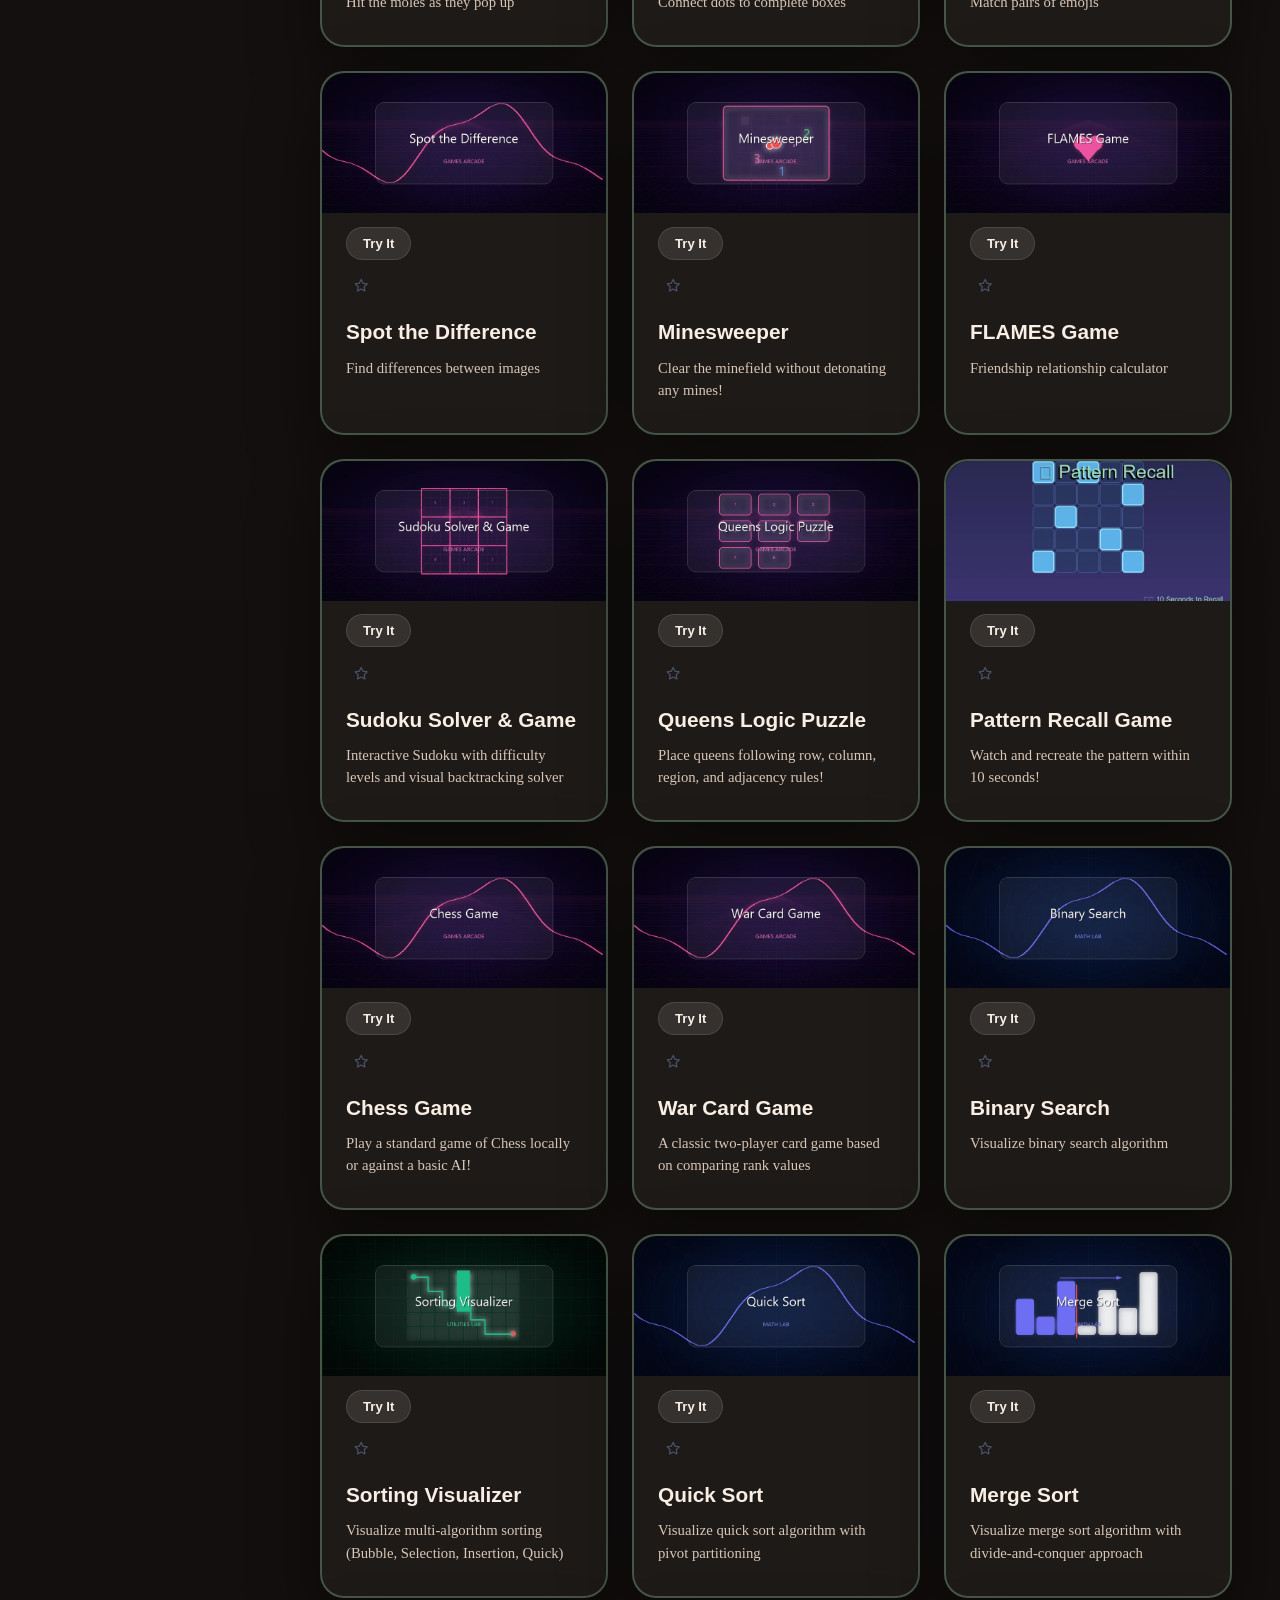
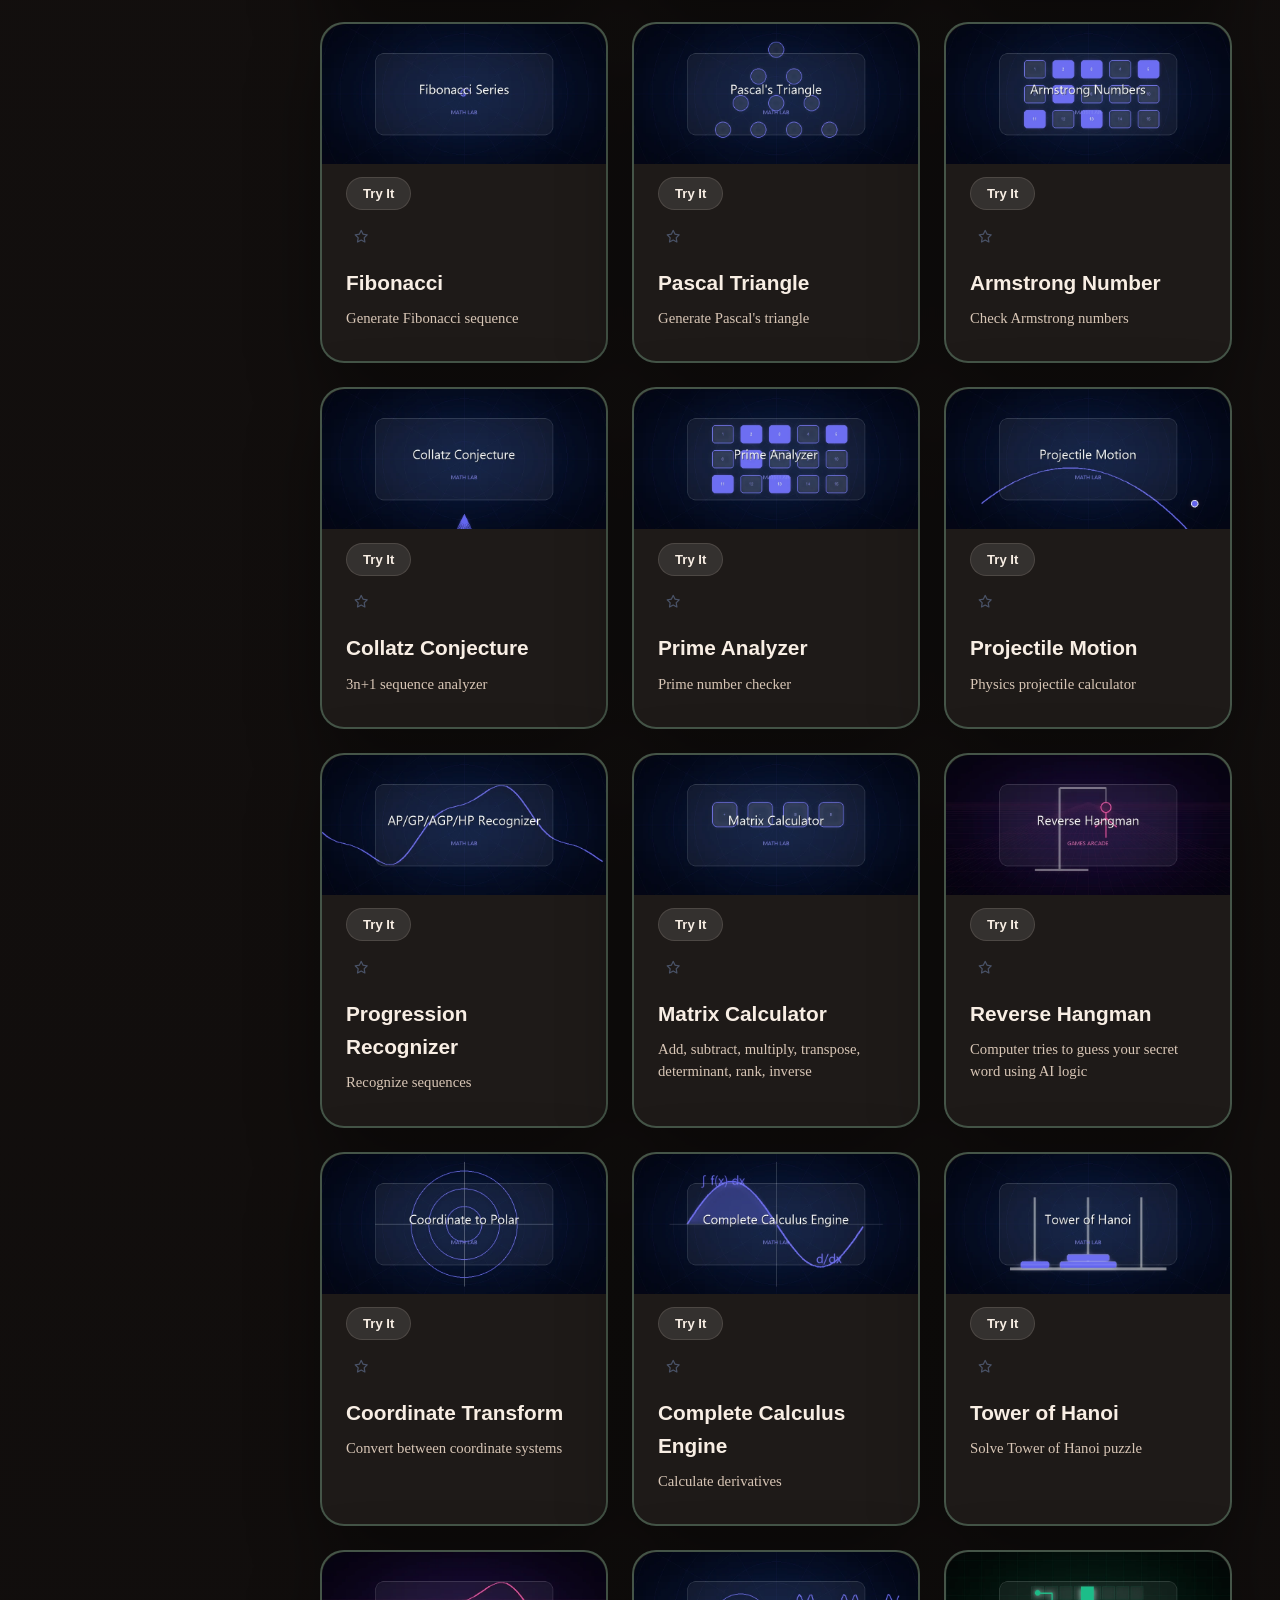
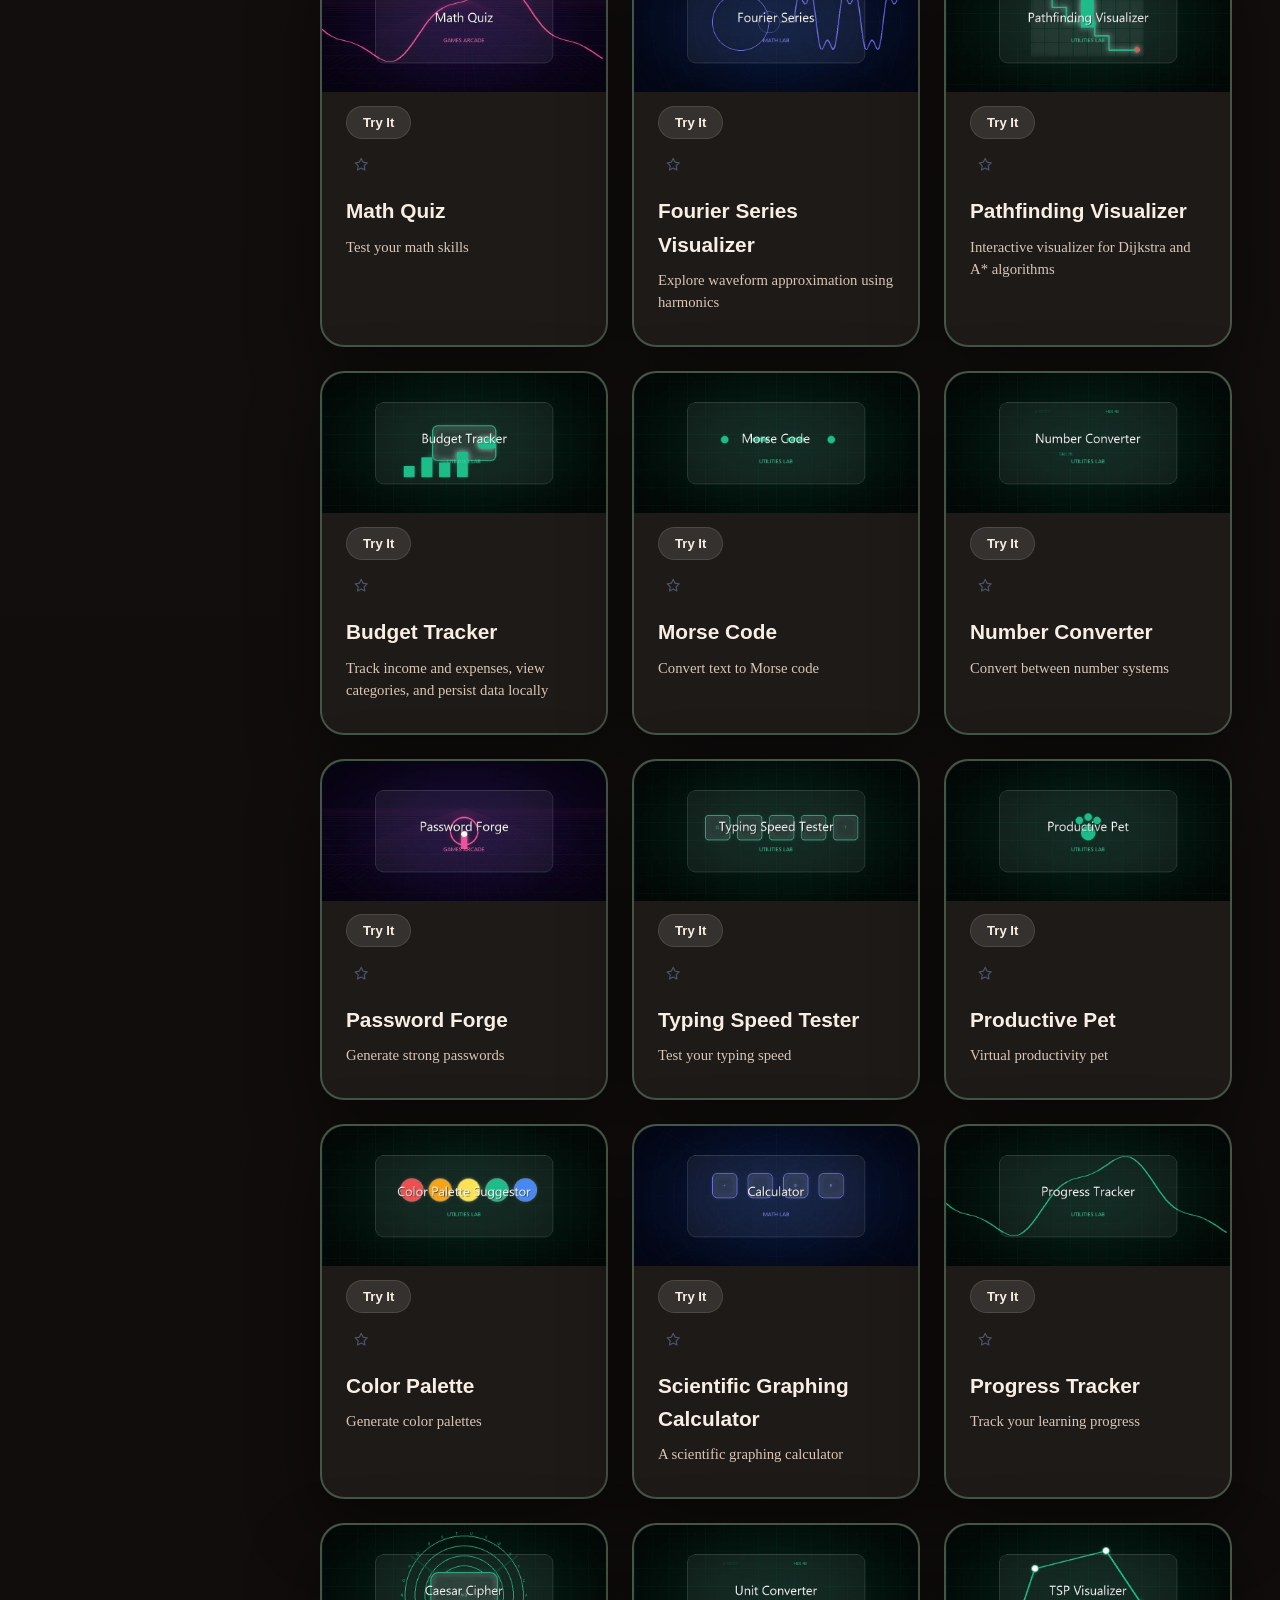
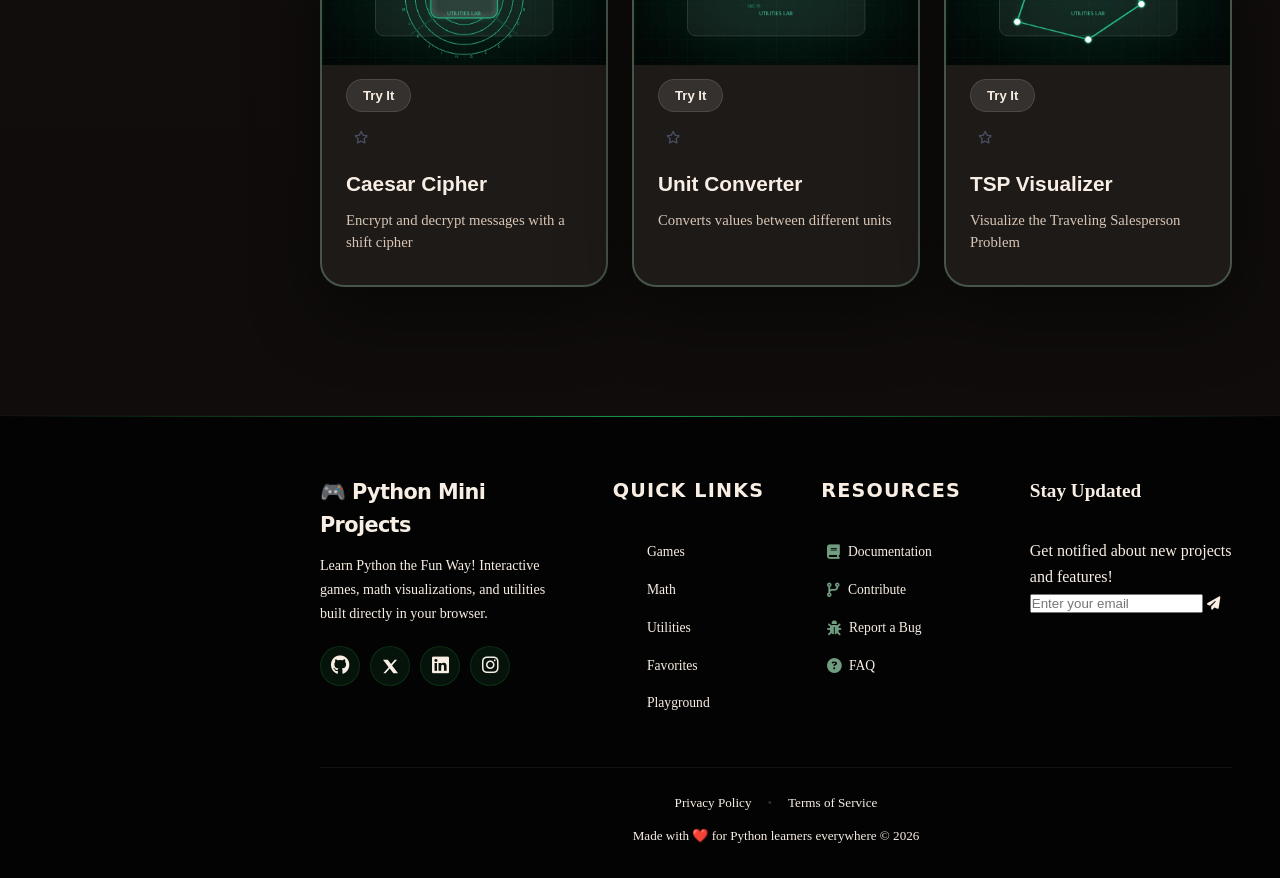
==== commit 3cedd4ce: "Fix: Projects availible now" ====
--- a/web-app/index.html
+++ b/web-app/index.html
@@ -582,590 +582,841 @@
   <script defer src="js/projects/number-sliding-puzzle.js"></script>
   <script defer src="js/projects/budget-tracker.js"></script>
   <script defer src="js/projects/minesweeper.js"></script>
+  <!-- FIX: Project Modal Loading - DIRECT OVERRIDE -->
+<script>
+(function() {
+  console.log('🔧 Applying DIRECT project modal fix...');
+  
+  // Wait for project.js to be fully loaded
+  function waitForProjectJS() {
+    if (typeof getProjectHTML === 'function' && typeof initializeProject === 'function') {
+      console.log('✅ project.js loaded, applying fix...');
+      applyFix();
+    } else {
+      console.log('⏳ Waiting for project.js...');
+      setTimeout(waitForProjectJS, 200);
+    }
+  }
+  
+  function applyFix() {
+    // Store original if exists
+    const originalOpen = window.openProjectSafe;
+    
+    // Override openProjectSafe
+    window.openProjectSafe = function(projectName, element) {
+      console.log(`📂 Opening project: ${projectName}`);
+      
+      const modal = document.getElementById('projectModal');
+      const modalBody = document.getElementById('modalBody');
+      
+      if (!modal || !modalBody) {
+        console.error('❌ Modal elements not found');
+        return;
+      }
+      
+      // Show loading
+      modalBody.innerHTML = `
+        <div style="text-align:center;padding:60px 20px;">
+          <div style="font-size:3rem;margin-bottom:20px;">⏳</div>
+          <h3 style="color:#e2e8f0;">Loading ${projectName.replace(/-/g, ' ')}...</h3>
+          <div style="margin:20px auto;width:40px;height:40px;border:4px solid #1e293b;border-top-color:#a78bfa;border-radius:50%;animation:spin 0.8s linear infinite;"></div>
+        </div>
+      `;
+      modal.style.display = 'flex';
+      
+      // Add to recently viewed
+      let recentlyViewed = JSON.parse(localStorage.getItem('recentlyViewed') || '[]');
+      recentlyViewed = recentlyViewed.filter(name => name !== projectName);
+      recentlyViewed.unshift(projectName);
+      if (recentlyViewed.length > 10) recentlyViewed.pop();
+      localStorage.setItem('recentlyViewed', JSON.stringify(recentlyViewed));
+      
+      // Update counter
+      setTimeout(() => {
+        if (window.updateRecentlyViewedCounter) {
+          window.updateRecentlyViewedCounter();
+        }
+      }, 100);
+      
+      // Load the project - USE THE CORRECT FUNCTIONS FROM project.js
+      setTimeout(() => {
+        try {
+          console.log(`🔄 Calling getProjectHTML for: ${projectName}`);
+          
+          // Get HTML from project.js
+          let htmlContent = getProjectHTML(projectName);
+          
+          if (htmlContent && !htmlContent.includes('error-state')) {
+            modalBody.innerHTML = htmlContent;
+            console.log(`✅ HTML loaded for: ${projectName}`);
+            
+            // Initialize the project using project.js
+            setTimeout(() => {
+              console.log(`🔄 Initializing: ${projectName}`);
+              initializeProject(projectName);
+            }, 100);
+          } else {
+            // Fallback: Try to find render function
+            const renderFn = 'render' + projectName.split('-').map(w => w.charAt(0).toUpperCase() + w.slice(1)).join('');
+            if (typeof window[renderFn] === 'function') {
+              modalBody.innerHTML = window[renderFn]();
+              console.log(`✅ Used fallback render function: ${renderFn}`);
+            } else {
+              throw new Error(`No render function found for ${projectName}`);
+            }
+          }
+        } catch (error) {
+          console.error(`❌ Error loading ${projectName}:`, error);
+          modalBody.innerHTML = `
+            <div style="text-align:center;padding:60px 20px;">
+              <div style="font-size:3rem;margin-bottom:20px;">🚀</div>
+              <h2 style="color:#e2e8f0;">${projectName.replace(/-/g, ' ').toUpperCase()}</h2>
+              <p style="color:#94a3b8;margin:10px 0 20px;">This project is coming soon!</p>
+              <button onclick="document.getElementById('projectModal').style.display='none'" 
+                      style="background:#a78bfa;color:white;border:none;padding:12px 32px;border-radius:50px;cursor:pointer;font-size:1rem;">
+                Close
+              </button>
+            </div>
+          `;
+        }
+      }, 300);
+    };
+    
+    console.log('✅ openProjectSafe overridden successfully!');
+  }
+  
+  // Start waiting for project.js
+  waitForProjectJS();
+})();
+</script>
   <script>
     window.addEventListener('DOMContentLoaded', () => {
       if (typeof lucide !== 'undefined') lucide.createIcons();
     });
   </script>
 
-  <!-- PROJECT LOADER - WITH FAVORITE BUTTONS -->
-  <script>
-    (function () {
-      const projectsGrid = document.getElementById("projectsGrid");
-      if (!projectsGrid) return;
-      // ALL projects from your js/projects/ folder
-      const projectsData = [
-        // GAMES (20+)
-        {
-  project: "number-sliding-puzzle",
-  title: "Number Sliding Puzzle",
-  category: "games",
-  difficulty: "Intermediate",
-  desc: "Arrange tiles in order by sliding them into empty space",
-  tags: "game,puzzle,sliding,numbers",
-},
-        {
-          project: "2048-game",
-          title: "2048 Game",
-          category: "games",
-          desc: "Combine tiles and reach 2048!",
-          tags: "game,puzzle,2048",
-        },
-        {
-          project: "rock-paper-scissor",
-          title: "Rock Paper Scissor",
-          category: "games",
-          desc: "Classic hand game against AI",
-          tags: "game,rock,paper",
-        },
-        {
-          project: "dice-rolling",
-          title: "Dice Rolling",
-          category: "games",
-          desc: "Roll virtual dice",
-          tags: "game,dice",
-        },
-        {
-          project: "coin-flip",
-          title: "Coin Flip",
-          category: "games",
-          desc: "Flip a coin for decisions",
-          tags: "game,coin",
-        },
-        {
-          project: "number-guessing",
-          title: "Number Guessing",
-          category: "games",
-          desc: "Guess the secret number",
-          tags: "game,numbers",
-        },
-        {
-          project: "hangman",
-          title: "Hangman",
-          category: "games",
-          desc: "Classic word guessing game",
-          tags: "game,words",
-        },
-        {
-          project: "word-scramble",
-          title: "Word Scramble",
-          category: "games",
-          desc: "Unscramble letters to find words",
-          tags: "game,words",
-        },
-        {
-          project: "tic-tac-toe",
-          title: "Tic Tac Toe",
-          category: "games",
-          desc: "Classic X vs O game",
-          tags: "game,strategy",
-        },
-        {
-          project: "snake-game",
-          title: "Snake Game",
-          category: "games",
-          desc: "Classic snake eating game",
-          tags: "game,arcade",
-        },
-        {
-          project: "flappy-game",
-          title: "Flappy Game",
-          category: "games",
-          desc: "Flappy bird style game",
-          tags: "game,arcade",
-        },
-        {
-          project: "simon-says",
-          title: "Simon Says",
-          category: "games",
-          desc: "Memory pattern game",
-          tags: "game,memory",
-        },
-        {
-          project: "whack-a-mole",
-          title: "Whack a Mole",
-          category: "games",
-          desc: "Hit the moles as they pop up",
-          tags: "game,arcade",
-        },
-        {
-          project: "dots-boxes",
-          title: "Dots and Boxes",
-          category: "games",
-          desc: "Connect dots to complete boxes",
-          tags: "game,strategy",
-        },
-        {
-          project: "emoji-memory-game",
-          title: "Emoji Memory",
-          category: "games",
-          desc: "Match pairs of emojis",
-          tags: "game,memory",
-        },
-        {
-          project: "spot-the-difference",
-          title: "Spot the Difference",
-          category: "games",
-          desc: "Find differences between images",
-          tags: "game,puzzle",
-        },
-        {
-          project: "minesweeper",
-          title: "Minesweeper",
-          category: "games",
-          desc: "Clear the minefield without detonating any mines!",
-          tags: "game,puzzle,logic,minesweeper",
-        },
-        {
-          project: "flames",
-          title: "FLAMES Game",
-          category: "games",
-          desc: "Friendship relationship calculator",
-          tags: "game,relationship",
-        },
-        {
-          project: "sudoku-game",
-          title: "Sudoku Solver & Game",
-          category: "games",
-          desc: "Interactive Sudoku with difficulty levels and visual backtracking solver",
-          tags: "game,puzzle,backtracking,solver",
-        },
-        {
-          project: "queens-logic-puzzle",
-          title: "Queens Logic Puzzle",
-          category: "games",
-          desc: "Place queens following row, column, region, and adjacency rules!",
-          tags: "game,puzzle,logic,queens,strategy",
-        },
-        {
-          project: "pattern-recall-game",
-          title: "Pattern Recall Game",
-          category: "games",
-          desc: "Watch and recreate the pattern within 10 seconds!",
-          tags: "game,memory,pattern,recall,puzzle",
-        },
-        {
-          project: "chess",
-          title: "Chess Game",
-          category: "games",
-          desc: "Play a standard game of Chess locally or against a basic AI!",
-          tags: "chess, strategy, board game, 2 player, ai, minimax",
-        },
-        {
-          project: "war-card-game",
-          title: "War Card Game",
-          category: "games",
-          desc: "A classic two-player card game based on comparing rank values",
-          tags: "game,cards,multiplayer,war",
-        },
-
-        // MATH (15+)
-        {
-          project: "binary-search",
-          title: "Binary Search",
-          category: "math",
-          desc: "Visualize binary search algorithm",
-          tags: "math,algorithm",
-        },
-        {
-          project: "sorting-visualizer",
-          title: "Sorting Visualizer",
-          category: "math",
-          desc: "Visualize multi-algorithm sorting (Bubble, Selection, Insertion, Quick)",
-          tags: "math,algorithm,sorting",
-        },
-        {
-          project: "quick-sort",
-          title: "Quick Sort",
-          category: "math",
-          desc: "Visualize quick sort algorithm with pivot partitioning",
-          tags: "math,algorithm",
-        },
-        {
-          project: "merge-sort",
-          title: "Merge Sort",
-          category: "math",
-          desc: "Visualize merge sort algorithm with divide-and-conquer approach",
-          tags: "math,algorithm",
-        },
-        {
-          project: "fibonacci",
-          title: "Fibonacci",
-          category: "math",
-          desc: "Generate Fibonacci sequence",
-          tags: "math,numbers",
-        },
-        {
-          project: "pascal-triangle",
-          title: "Pascal Triangle",
-          category: "math",
-          desc: "Generate Pascal's triangle",
-          tags: "math,numbers",
-        },
-        {
-          project: "armstrong",
-          title: "Armstrong Number",
-          category: "math",
-          desc: "Check Armstrong numbers",
-          tags: "math,numbers",
-        },
-        {
-          project: "collatz",
-          title: "Collatz Conjecture",
-          category: "math",
-          desc: "3n+1 sequence analyzer",
-          tags: "math,numbers",
-        },
-        {
-          project: "prime-analyzer",
-          title: "Prime Analyzer",
-          category: "math",
-          desc: "Prime number checker",
-          tags: "math,numbers",
-        },
-        {
-          project: "projectile-motion",
-          title: "Projectile Motion",
-          category: "math",
-          desc: "Physics projectile calculator",
-          tags: "math,physics",
-        },
-        {
-          project: "progression-recognizer",
-          title: "Progression Recognizer",
-          category: "math",
-          desc: "Recognize sequences",
-          tags: "math,sequences",
-        },
-        {
-          project: "matrix-calculator",
-          title: "Matrix Calculator",
-          category: "math",
-          desc: "Add, subtract, multiply, transpose, determinant, rank, inverse",
-          tags: "math,matrix,algebra,calculator",
-        },
-        {
-          project: "reverse-hangman",
-          title: "Reverse Hangman",
-          category: "games",
-          desc: "Computer tries to guess your secret word using AI logic",
-          tags: "game,hangman,ai,word,guessing",
-        },
-        {
-          project: "coordinate-polar-transform",
-          title: "Coordinate Transform",
-          category: "math",
-          desc: "Convert between coordinate systems",
-          tags: "math,coordinates",
-        },
-        {
-          project: "complete-calculus-engine",
-          title: "Complete Calculus Engine",
-          category: "math",
-          desc: "Calculate derivatives",
-          tags: "math,calculus",
-        },
-        {
-          project: "tower-of-hanoi",
-          title: "Tower of Hanoi",
-          category: "utilities",
-          desc: "Solve Tower of Hanoi puzzle",
-          tags: "utility,puzzle",
-        },
-        {
-          project: "math-quiz",
-          title: "Math Quiz",
-          category: "math",
-          desc: "Test your math skills",
-          tags: "math,quiz",
-        },
-        {
-          project: "fourier-series",
-          title: "Fourier Series Visualizer",
-          category: "math",
-          desc: "Explore waveform approximation using harmonics",
-          tags: "math,fourier,wave,harmonics",
-        },
-
-        // UTILITIES (10+)
-        {
-          project: "pathfinding-visualizer",
-          title: "Pathfinding Visualizer",
-          category: "utilities",
-          desc: "Interactive visualizer for Dijkstra and A* algorithms",
-          tags: "utility,algorithm,visualizer,pathfinding"
-        },
-        {
-          project: "budget-tracker",
-          title: "Budget Tracker",
-          category: "utilities",
-          desc: "Track income and expenses, view categories, and persist data locally",
-          tags: "utility,finance,tracker,money"
-        },
-        {
-          project: "morse-code",
-          title: "Morse Code",
-          category: "utilities",
-          desc: "Convert text to Morse code",
-          tags: "utility,converter",
-        },
-        {
-          project: "number-converter",
-          title: "Number Converter",
-          category: "utilities",
-          desc: "Convert between number systems",
-          tags: "utility,converter",
-        },
-        {
-          project: "password-forge",
-          title: "Password Forge",
-          category: "utilities",
-          desc: "Generate strong passwords",
-          tags: "utility,security",
-        },
-        {
-          project: "typing-speed-tester",
-          title: "Typing Speed Tester",
-          category: "utilities",
-          desc: "Test your typing speed",
-          tags: "utility,typing",
-        },
-        {
-          project: "productive-pet",
-          title: "Productive Pet",
-          category: "utilities",
-          desc: "Virtual productivity pet",
-          tags: "utility,pet",
-        },
-        {
-          project: "color-palette",
-          title: "Color Palette",
-          category: "utilities",
-          desc: "Generate color palettes",
-          tags: "utility,design",
-        },
-        {
-          project: "calculator",
-          title: "Scientific Graphing Calculator",
-          category: "math",
-          desc: "A scientific graphing calculator",
-          tags: "math,calculator",
-        },
-        {
-          project: "progress-tracker",
-          title: "Progress Tracker",
-          category: "utilities",
-          desc: "Track your learning progress",
-          tags: "utility,tracker",
-        },
-        {
-          project: "caesar-cipher",
-          title: "Caesar Cipher",
-          category: "utilities",
-          desc: "Encrypt and decrypt messages with a shift cipher",
-          tags: "utility,cipher,encryption,decryption",
-        },
-        {
-          project: "unit-converter",
-          title: "Unit Converter",
-          category: "utilities",
-          desc: "Converts values between different units",
-          tags: "utility,tool",
-        },
-        {
-          project: "tsp-visualizer",
-          title: "TSP Visualizer",
-          category: "utilities",
-          desc: "Visualize the Traveling Salesperson Problem",
-          tags: "utility,algorithm,visualizer,tsp",
-        },
-      ];
-
-      projectsGrid.innerHTML = "";
-
-      // Get favorites from localStorage
-      let favorites = JSON.parse(localStorage.getItem("favorites") || "[]");
-
-      // Function to save favorites
-      function saveFavorites() {
-        localStorage.setItem("favorites", JSON.stringify(favorites));
-      }
-
-      projectsData.forEach((proj) => {
-        const card = document.createElement("div");
-        card.className = "project-card";
-        card.setAttribute("data-category", proj.category);
-        card.setAttribute("data-project", proj.project);
-        card.setAttribute("data-tags", proj.tags);
-
-        const isFavorite = favorites.includes(proj.project);
-        const starClass = isFavorite ? "fas fa-star" : "far fa-star";
-
-        card.innerHTML = `
-    ${proj.difficulty ? `
-    <div class="difficulty-badge ${proj.difficulty.toLowerCase()}">
-        ${proj.difficulty}
-    </div>
-    ` : ''}
-
-    <img class="card-banner"
-         src="assets/banners/${proj.project}.webp?v=2"
-         alt="${proj.title}"
-         loading="lazy">
-
-  <div class="card-actions">
-
-    <button class="btn-play" data-project="${proj.project}">Try It</button>
-
-  </div>
+  <!-- PROJECT LOADER - WITH FAVORITE BUTTONS & FIXED MODAL -->
+<script>
+  (function () {
+    const projectsGrid = document.getElementById("projectsGrid");
+    if (!projectsGrid) return;
+    
+    // ALL projects from your js/projects/ folder
+    const projectsData = [
+      // GAMES (20+)
+      {
+        project: "number-sliding-puzzle",
+        title: "Number Sliding Puzzle",
+        category: "games",
+        difficulty: "Intermediate",
+        desc: "Arrange tiles in order by sliding them into empty space",
+        tags: "game,puzzle,sliding,numbers",
+      },
+      {
+        project: "2048-game",
+        title: "2048 Game",
+        category: "games",
+        desc: "Combine tiles and reach 2048!",
+        tags: "game,puzzle,2048",
+      },
+      {
+        project: "rock-paper-scissor",
+        title: "Rock Paper Scissor",
+        category: "games",
+        desc: "Classic hand game against AI",
+        tags: "game,rock,paper",
+      },
+      {
+        project: "dice-rolling",
+        title: "Dice Rolling",
+        category: "games",
+        desc: "Roll virtual dice",
+        tags: "game,dice",
+      },
+      {
+        project: "coin-flip",
+        title: "Coin Flip",
+        category: "games",
+        desc: "Flip a coin for decisions",
+        tags: "game,coin",
+      },
+      {
+        project: "number-guessing",
+        title: "Number Guessing",
+        category: "games",
+        desc: "Guess the secret number",
+        tags: "game,numbers",
+      },
+      {
+        project: "hangman",
+        title: "Hangman",
+        category: "games",
+        desc: "Classic word guessing game",
+        tags: "game,words",
+      },
+      {
+        project: "word-scramble",
+        title: "Word Scramble",
+        category: "games",
+        desc: "Unscramble letters to find words",
+        tags: "game,words",
+      },
+      {
+        project: "tic-tac-toe",
+        title: "Tic Tac Toe",
+        category: "games",
+        desc: "Classic X vs O game",
+        tags: "game,strategy",
+      },
+      {
+        project: "snake-game",
+        title: "Snake Game",
+        category: "games",
+        desc: "Classic snake eating game",
+        tags: "game,arcade",
+      },
+      {
+        project: "flappy-game",
+        title: "Flappy Game",
+        category: "games",
+        desc: "Flappy bird style game",
+        tags: "game,arcade",
+      },
+      {
+        project: "simon-says",
+        title: "Simon Says",
+        category: "games",
+        desc: "Memory pattern game",
+        tags: "game,memory",
+      },
+      {
+        project: "whack-a-mole",
+        title: "Whack a Mole",
+        category: "games",
+        desc: "Hit the moles as they pop up",
+        tags: "game,arcade",
+      },
+      {
+        project: "dots-boxes",
+        title: "Dots and Boxes",
+        category: "games",
+        desc: "Connect dots to complete boxes",
+        tags: "game,strategy",
+      },
+      {
+        project: "emoji-memory-game",
+        title: "Emoji Memory",
+        category: "games",
+        desc: "Match pairs of emojis",
+        tags: "game,memory",
+      },
+      {
+        project: "spot-the-difference",
+        title: "Spot the Difference",
+        category: "games",
+        desc: "Find differences between images",
+        tags: "game,puzzle",
+      },
+      {
+        project: "minesweeper",
+        title: "Minesweeper",
+        category: "games",
+        desc: "Clear the minefield without detonating any mines!",
+        tags: "game,puzzle,logic,minesweeper",
+      },
+      {
+        project: "flames",
+        title: "FLAMES Game",
+        category: "games",
+        desc: "Friendship relationship calculator",
+        tags: "game,relationship",
+      },
+      {
+        project: "sudoku-game",
+        title: "Sudoku Solver & Game",
+        category: "games",
+        desc: "Interactive Sudoku with difficulty levels and visual backtracking solver",
+        tags: "game,puzzle,backtracking,solver",
+      },
+      {
+        project: "queens-logic-puzzle",
+        title: "Queens Logic Puzzle",
+        category: "games",
+        desc: "Place queens following row, column, region, and adjacency rules!",
+        tags: "game,puzzle,logic,queens,strategy",
+      },
+      {
+        project: "pattern-recall-game",
+        title: "Pattern Recall Game",
+        category: "games",
+        desc: "Watch and recreate the pattern within 10 seconds!",
+        tags: "game,memory,pattern,recall,puzzle",
+      },
+      {
+        project: "chess",
+        title: "Chess Game",
+        category: "games",
+        desc: "Play a standard game of Chess locally or against a basic AI!",
+        tags: "chess, strategy, board game, 2 player, ai, minimax",
+      },
+      {
+        project: "war-card-game",
+        title: "War Card Game",
+        category: "games",
+        desc: "A classic two-player card game based on comparing rank values",
+        tags: "game,cards,multiplayer,war",
+      },
+
+      // MATH (15+)
+      {
+        project: "binary-search",
+        title: "Binary Search",
+        category: "math",
+        desc: "Visualize binary search algorithm",
+        tags: "math,algorithm",
+      },
+      {
+        project: "sorting-visualizer",
+        title: "Sorting Visualizer",
+        category: "math",
+        desc: "Visualize multi-algorithm sorting (Bubble, Selection, Insertion, Quick)",
+        tags: "math,algorithm,sorting",
+      },
+      {
+        project: "quick-sort",
+        title: "Quick Sort",
+        category: "math",
+        desc: "Visualize quick sort algorithm with pivot partitioning",
+        tags: "math,algorithm",
+      },
+      {
+        project: "merge-sort",
+        title: "Merge Sort",
+        category: "math",
+        desc: "Visualize merge sort algorithm with divide-and-conquer approach",
+        tags: "math,algorithm",
+      },
+      {
+        project: "fibonacci",
+        title: "Fibonacci",
+        category: "math",
+        desc: "Generate Fibonacci sequence",
+        tags: "math,numbers",
+      },
+      {
+        project: "pascal-triangle",
+        title: "Pascal Triangle",
+        category: "math",
+        desc: "Generate Pascal's triangle",
+        tags: "math,numbers",
+      },
+      {
+        project: "armstrong",
+        title: "Armstrong Number",
+        category: "math",
+        desc: "Check Armstrong numbers",
+        tags: "math,numbers",
+      },
+      {
+        project: "collatz",
+        title: "Collatz Conjecture",
+        category: "math",
+        desc: "3n+1 sequence analyzer",
+        tags: "math,numbers",
+      },
+      {
+        project: "prime-analyzer",
+        title: "Prime Analyzer",
+        category: "math",
+        desc: "Prime number checker",
+        tags: "math,numbers",
+      },
+      {
+        project: "projectile-motion",
+        title: "Projectile Motion",
+        category: "math",
+        desc: "Physics projectile calculator",
+        tags: "math,physics",
+      },
+      {
+        project: "progression-recognizer",
+        title: "Progression Recognizer",
+        category: "math",
+        desc: "Recognize sequences",
+        tags: "math,sequences",
+      },
+      {
+        project: "matrix-calculator",
+        title: "Matrix Calculator",
+        category: "math",
+        desc: "Add, subtract, multiply, transpose, determinant, rank, inverse",
+        tags: "math,matrix,algebra,calculator",
+      },
+      {
+        project: "reverse-hangman",
+        title: "Reverse Hangman",
+        category: "games",
+        desc: "Computer tries to guess your secret word using AI logic",
+        tags: "game,hangman,ai,word,guessing",
+      },
+      {
+        project: "coordinate-polar-transform",
+        title: "Coordinate Transform",
+        category: "math",
+        desc: "Convert between coordinate systems",
+        tags: "math,coordinates",
+      },
+      {
+        project: "complete-calculus-engine",
+        title: "Complete Calculus Engine",
+        category: "math",
+        desc: "Calculate derivatives",
+        tags: "math,calculus",
+      },
+      {
+        project: "tower-of-hanoi",
+        title: "Tower of Hanoi",
+        category: "utilities",
+        desc: "Solve Tower of Hanoi puzzle",
+        tags: "utility,puzzle",
+      },
+      {
+        project: "math-quiz",
+        title: "Math Quiz",
+        category: "math",
+        desc: "Test your math skills",
+        tags: "math,quiz",
+      },
+      {
+        project: "fourier-series",
+        title: "Fourier Series Visualizer",
+        category: "math",
+        desc: "Explore waveform approximation using harmonics",
+        tags: "math,fourier,wave,harmonics",
+      },
+
+      // UTILITIES (10+)
+      {
+        project: "pathfinding-visualizer",
+        title: "Pathfinding Visualizer",
+        category: "utilities",
+        desc: "Interactive visualizer for Dijkstra and A* algorithms",
+        tags: "utility,algorithm,visualizer,pathfinding"
+      },
+      {
+        project: "budget-tracker",
+        title: "Budget Tracker",
+        category: "utilities",
+        desc: "Track income and expenses, view categories, and persist data locally",
+        tags: "utility,finance,tracker,money"
+      },
+      {
+        project: "morse-code",
+        title: "Morse Code",
+        category: "utilities",
+        desc: "Convert text to Morse code",
+        tags: "utility,converter",
+      },
+      {
+        project: "number-converter",
+        title: "Number Converter",
+        category: "utilities",
+        desc: "Convert between number systems",
+        tags: "utility,converter",
+      },
+      {
+        project: "password-forge",
+        title: "Password Forge",
+        category: "utilities",
+        desc: "Generate strong passwords",
+        tags: "utility,security",
+      },
+      {
+        project: "typing-speed-tester",
+        title: "Typing Speed Tester",
+        category: "utilities",
+        desc: "Test your typing speed",
+        tags: "utility,typing",
+      },
+      {
+        project: "productive-pet",
+        title: "Productive Pet",
+        category: "utilities",
+        desc: "Virtual productivity pet",
+        tags: "utility,pet",
+      },
+      {
+        project: "color-palette",
+        title: "Color Palette",
+        category: "utilities",
+        desc: "Generate color palettes",
+        tags: "utility,design",
+      },
+      {
+        project: "calculator",
+        title: "Scientific Graphing Calculator",
+        category: "math",
+        desc: "A scientific graphing calculator",
+        tags: "math,calculator",
+      },
+      {
+        project: "progress-tracker",
+        title: "Progress Tracker",
+        category: "utilities",
+        desc: "Track your learning progress",
+        tags: "utility,tracker",
+      },
+      {
+        project: "caesar-cipher",
+        title: "Caesar Cipher",
+        category: "utilities",
+        desc: "Encrypt and decrypt messages with a shift cipher",
+        tags: "utility,cipher,encryption,decryption",
+      },
+      {
+        project: "unit-converter",
+        title: "Unit Converter",
+        category: "utilities",
+        desc: "Converts values between different units",
+        tags: "utility,tool",
+      },
+      {
+        project: "tsp-visualizer",
+        title: "TSP Visualizer",
+        category: "utilities",
+        desc: "Visualize the Traveling Salesperson Problem",
+        tags: "utility,algorithm,visualizer,tsp",
+      },
+    ];
+
+    projectsGrid.innerHTML = "";
+
+    // Get favorites from localStorage
+    let favorites = JSON.parse(localStorage.getItem("favorites") || "[]");
+
+    // Function to save favorites
+    function saveFavorites() {
+      localStorage.setItem("favorites", JSON.stringify(favorites));
+    }
+
+    projectsData.forEach((proj) => {
+      const card = document.createElement("div");
+      card.className = "project-card";
+      card.setAttribute("data-category", proj.category);
+      card.setAttribute("data-project", proj.project);
+      card.setAttribute("data-tags", proj.tags);
+
+      const isFavorite = favorites.includes(proj.project);
+      const starClass = isFavorite ? "fas fa-star" : "far fa-star";
+
+      card.innerHTML = `
+        ${proj.difficulty ? `
+        <div class="difficulty-badge ${proj.difficulty.toLowerCase()}">
+            ${proj.difficulty}
+        </div>
+        ` : ''}
+
+        <img class="card-banner"
+             src="assets/banners/${proj.project}.webp?v=2"
+             alt="${proj.title}"
+             loading="lazy">
+
+        <div class="card-actions">
+          <button class="btn-play" data-project="${proj.project}">Try It</button>
+        </div>
 
         <button class="btn-favorite"
                 data-project="${proj.project}">
             <i class="${starClass}"></i>
         </button>
-    </div>
-
-    <h3>${proj.title}</h3>
-
-    <p>${proj.desc}</p>
-`;
-
-        projectsGrid.appendChild(card);
+
+        <h3>${proj.title}</h3>
+        <p>${proj.desc}</p>
+      `;
+
+      projectsGrid.appendChild(card);
+    });
+
+    // Update counts
+    const total = projectsData.length;
+    const games = projectsData.filter((p) => p.category === "games").length;
+    const math = projectsData.filter((p) => p.category === "math").length;
+    const utils = projectsData.filter((p) => p.category === "utilities").length;
+
+    const projectBadge = document.getElementById("projectCountBadge");
+    if (projectBadge) projectBadge.textContent = total + " projects";
+    
+    // Update hero stats
+    document.getElementById("heroProjectCount").textContent = total;
+    document.getElementById("heroGameCount").textContent = games;
+    document.getElementById("heroMathCount").textContent = math;
+    document.getElementById("heroUtilityCount").textContent = utils;
+    
+    // Update favorites count
+    function updateFavoritesCount() {
+      const favs = JSON.parse(localStorage.getItem("favorites") || "[]");
+      document.getElementById("heroFavoriteCount").textContent = favs.length;
+      document.getElementById("favoritesCountBadge").textContent = favs.length;
+    }
+    updateFavoritesCount();
+    window.updateFavoritesCountBadge = updateFavoritesCount;
+
+    // ============================================
+    // FIX: Recently Viewed Counter
+    // ============================================
+    const viewed = JSON.parse(localStorage.getItem("recentlyViewed") || "[]");
+    const heroCounter = document.getElementById("heroViewedCount");
+    if (heroCounter) {
+      heroCounter.textContent = viewed.length;
+    }
+
+    function updateRecentlyViewedCounter() {
+      const viewed = JSON.parse(localStorage.getItem("recentlyViewed") || "[]");
+      const heroCounter = document.getElementById("heroViewedCount");
+      if (heroCounter) {
+        heroCounter.textContent = viewed.length;
+      }
+      // Update the grid
+      renderRecentlyViewedGrid();
+      return viewed.length;
+    }
+    window.updateRecentlyViewedCounter = updateRecentlyViewedCounter;
+
+    // ============================================
+    // FIX: Project Modal Loading - THE ACTUAL FIX
+    // ============================================
+    function openProjectModal(projectName) {
+      const modal = document.getElementById('projectModal');
+      const modalBody = document.getElementById('modalBody');
+      
+      if (!modal || !modalBody) {
+        console.error('Modal elements not found');
+        return;
+      }
+
+      // Show loading state
+      modalBody.innerHTML = `
+        <div style="text-align:center;padding:60px 20px;">
+          <div style="font-size:3rem;margin-bottom:20px;">⏳</div>
+          <h3 style="color:#e2e8f0;">Loading ${projectName.replace(/-/g, ' ')}...</h3>
+          <div style="margin:20px auto;width:40px;height:40px;border:4px solid #1e293b;border-top-color:#a78bfa;border-radius:50%;animation:spin 0.8s linear infinite;"></div>
+        </div>
+      `;
+      modal.style.display = 'flex';
+
+      // Add to recently viewed
+      let recentlyViewed = JSON.parse(localStorage.getItem('recentlyViewed') || '[]');
+      recentlyViewed = recentlyViewed.filter(name => name !== projectName);
+      recentlyViewed.unshift(projectName);
+      if (recentlyViewed.length > 10) recentlyViewed.pop();
+      localStorage.setItem('recentlyViewed', JSON.stringify(recentlyViewed));
+      
+      // Update counter
+      setTimeout(updateRecentlyViewedCounter, 100);
+
+      // Try to load the project
+      setTimeout(() => {
+        try {
+          // Method 1: Use getProjectHTML from project.js
+          let htmlContent = null;
+          if (typeof getProjectHTML === 'function') {
+            htmlContent = getProjectHTML(projectName);
+          }
+
+          // Method 2: Try render functions
+          if (!htmlContent || htmlContent.includes('error-state')) {
+            const renderFn = 'render' + projectName.split('-').map(w => w.charAt(0).toUpperCase() + w.slice(1)).join('');
+            if (typeof window[renderFn] === 'function') {
+              htmlContent = window[renderFn]();
+            }
+          }
+
+          // Method 3: Try init functions that return HTML
+          if (!htmlContent || htmlContent.includes('error-state')) {
+            const getFn = 'get' + projectName.split('-').map(w => w.charAt(0).toUpperCase() + w.slice(1)).join('') + 'HTML';
+            if (typeof window[getFn] === 'function') {
+              htmlContent = window[getFn]();
+            }
+          }
+
+          if (htmlContent && !htmlContent.includes('error-state')) {
+            modalBody.innerHTML = htmlContent;
+            
+            // Initialize the project
+            setTimeout(() => {
+              if (typeof initializeProject === 'function') {
+                initializeProject(projectName);
+              }
+              // Also try direct init
+              const initFn = 'init' + projectName.split('-').map(w => w.charAt(0).toUpperCase() + w.slice(1)).join('');
+              if (typeof window[initFn] === 'function') {
+                window[initFn]();
+              }
+            }, 100);
+            
+            console.log(`✅ Loaded project: ${projectName}`);
+          } else {
+            // Show coming soon
+            modalBody.innerHTML = `
+              <div style="text-align:center;padding:60px 20px;">
+                <div style="font-size:4rem;margin-bottom:1rem;">🚀</div>
+                <h2 style="color:#e2e8f0;margin-bottom:0.5rem;">${projectName.replace(/-/g, ' ').toUpperCase()}</h2>
+                <p style="color:#94a3b8;margin-bottom:1.5rem;">This project is coming soon!</p>
+                <button onclick="document.getElementById('projectModal').style.display='none'" 
+                        style="background:#a78bfa;color:white;border:none;padding:12px 32px;border-radius:50px;cursor:pointer;font-size:1rem;">
+                  Close
+                </button>
+              </div>
+            `;
+          }
+        } catch (error) {
+          console.error(`Error loading ${projectName}:`, error);
+          modalBody.innerHTML = `
+            <div style="text-align:center;padding:60px 20px;color:#ef4444;">
+              <div style="font-size:3rem;">⚠️</div>
+              <h3>Error Loading Project</h3>
+              <p style="color:#94a3b8;">${error.message}</p>
+              <button onclick="document.getElementById('projectModal').style.display='none'" 
+                      style="margin-top:20px;background:#a78bfa;color:white;border:none;padding:12px 32px;border-radius:50px;cursor:pointer;">
+                Close
+              </button>
+            </div>
+          `;
+        }
+      }, 300);
+    }
+
+    // Make openProjectSafe use our new function
+    window.openProjectSafe = openProjectModal;
+
+    // ============================================
+    // Wire up buttons
+    // ============================================
+    setTimeout(() => {
+      // Play buttons
+      document.querySelectorAll(".btn-play").forEach((btn) => {
+        btn.addEventListener("click", (e) => {
+          e.stopPropagation();
+          const projectName = btn.getAttribute("data-project");
+          if (projectName && window.openProjectSafe) {
+            window.openProjectSafe(projectName, btn);
+          }
+        });
       });
 
-      // Update counts
-      const total = projectsData.length;
-      function animateCounter(id,value){
-        const element=document.getElementById(id);
-        if(!element){
-          return;
-        }
-        let start=0;
-        const timer=setInterval(()=>{
-        start++;
-        element.textContent=start;
-        if(start>=value){
-          clearInterval(timer);
-        }
-      },25);
-        }
-
-      const games = projectsData.filter((p) => p.category === "games").length;
-      const math = projectsData.filter((p) => p.category === "math").length;
-      const utils = projectsData.filter(
-        (p) => p.category === "utilities"
-      ).length;
-
-      const projectBadge = document.getElementById("projectCountBadge");
-      if (projectBadge) projectBadge.textContent = total + " projects";
-      animateCounter("statsTotal",total);
-animateCounter("statsGames",games);
-animateCounter("statsMath",math);
-animateCounter("statsUtilities",utils);
-// === FIX: Recently Viewed Counter ===
-const viewed = JSON.parse(localStorage.getItem("recentlyViewed")||"[]");
-const heroCounter = document.getElementById("heroViewedCount");
-if (heroCounter) {
-  heroCounter.textContent = viewed.length;
-}
-
-// Function to update counter when projects are viewed
-function updateRecentlyViewedCounter() {
-  const viewed = JSON.parse(localStorage.getItem("recentlyViewed") || "[]");
-  const heroCounter = document.getElementById("heroViewedCount");
-  if (heroCounter) {
-    heroCounter.textContent = viewed.length;
-  }
-  // Also update the grid if the function exists
-  if (window.renderRecentlyViewedGrid) {
-    window.renderRecentlyViewedGrid();
-  }
-  return viewed.length;
-}
-window.updateRecentlyViewedCounter = updateRecentlyViewedCounter;
-
-// Watch for changes to localStorage
-const originalSetItem = localStorage.setItem;
-localStorage.setItem = function(key, value) {
-  originalSetItem.apply(this, arguments);
-  if (key === "recentlyViewed") {
-    setTimeout(updateRecentlyViewedCounter, 50);
-  }
-};
-// === END FIX ===
-      console.log(
-        `✅ Loaded ${total} projects: ${games} games, ${math} math, ${utils} utilities`
-      );
-
-      // Wire up buttons
-      setTimeout(() => {
-        // Play buttons
-        document.querySelectorAll(".btn-play").forEach((btn) => {
-  btn.addEventListener("click", (e) => {
-    e.stopPropagation();
-    const projectName = btn.getAttribute("data-project");
-    if (projectName && window.openProjectSafe) {
-      window.openProjectSafe(projectName, btn);
-      // Update counter after opening project
-      setTimeout(() => {
-        if (window.updateRecentlyViewedCounter) {
-          window.updateRecentlyViewedCounter();
-        }
-      }, 200);
-    }
-  });
-});
-
-        // Favorite buttons
-        document.querySelectorAll(".btn-favorite").forEach((btn) => {
-  btn.addEventListener("click", function(e) {
-    e.stopPropagation();
-    const projectName = this.getAttribute("data-project");
-    if (!projectName) {
-      console.error("No project name found for favorite button");
-      return;
+      // Favorite buttons
+      document.querySelectorAll(".btn-favorite").forEach((btn) => {
+        btn.addEventListener("click", function(e) {
+          e.stopPropagation();
+          const projectName = this.getAttribute("data-project");
+          if (!projectName) return;
+          
+          const icon = this.querySelector("i");
+          let favs = JSON.parse(localStorage.getItem("favorites") || "[]");
+          const index = favs.indexOf(projectName);
+
+          if (index === -1) {
+            favs.push(projectName);
+            icon.className = "fas fa-star";
+          } else {
+            favs.splice(index, 1);
+            icon.className = "far fa-star";
+          }
+
+          localStorage.setItem("favorites", JSON.stringify(favs));
+          if (typeof updateFavoritesCount === "function") {
+            updateFavoritesCount();
+          }
+        });
+      });
+
+      // Card clicks
+      document.querySelectorAll(".project-card").forEach((card) => {
+        card.addEventListener("click", (e) => {
+          if (e.target.closest(".btn-play") || e.target.closest(".btn-favorite")) return;
+          const projectName = card.getAttribute("data-project");
+          if (projectName && window.openProjectSafe) {
+            window.openProjectSafe(projectName, card);
+          }
+        });
+      });
+      
+      console.log('✅ Project loader initialized with modal fix');
+    }, 100);
+
+    // ============================================
+    // Render Recently Viewed Grid
+    // ============================================
+    function renderRecentlyViewedGrid() {
+      const grid = document.getElementById("recentlyViewedGrid");
+      if (!grid) return;
+      
+      const viewed = JSON.parse(localStorage.getItem("recentlyViewed") || "[]");
+      
+      if (viewed.length === 0) {
+        grid.innerHTML = `
+          <div style="grid-column:1/-1;text-align:center;padding:40px;color:#94a3b8;">
+            <p>No recently viewed projects yet.</p>
+            <p style="font-size:0.9rem;">Start exploring projects to see them here!</p>
+          </div>
+        `;
+        return;
+      }
+      
+      // Show only first 6 recently viewed
+      const recentProjects = viewed.slice(0, 6);
+      grid.innerHTML = '';
+      
+      recentProjects.forEach(projectName => {
+        const project = projectsData.find(p => p.project === projectName);
+        if (!project) return;
+        
+        const card = document.createElement("div");
+        card.className = "project-card";
+        card.setAttribute("data-project", project.project);
+        card.innerHTML = `
+          <img class="card-banner"
+               src="assets/banners/${project.project}.webp?v=2"
+               alt="${project.title}"
+               loading="lazy">
+          <div class="card-actions">
+            <button class="btn-play" data-project="${project.project}">Try It</button>
+          </div>
+          <h3>${project.title}</h3>
+          <p>${project.desc}</p>
+        `;
+        grid.appendChild(card);
+      });
+      
+      // Re-bind click events to recently viewed cards
+      grid.querySelectorAll(".project-card").forEach((card) => {
+        card.addEventListener("click", (e) => {
+          if (e.target.closest(".btn-play")) return;
+          const projectName = card.getAttribute("data-project");
+          if (projectName && window.openProjectSafe) {
+            window.openProjectSafe(projectName, card);
+          }
+        });
+        
+        card.querySelector(".btn-play")?.addEventListener("click", (e) => {
+          e.stopPropagation();
+          const projectName = card.getAttribute("data-project");
+          if (projectName && window.openProjectSafe) {
+            window.openProjectSafe(projectName, card);
+          }
+        });
+      });
     }
     
-    const icon = this.querySelector("i");
-    let favs = JSON.parse(localStorage.getItem("favorites") || "[]");
-    const index = favs.indexOf(projectName);
-
-    if (index === -1) {
-      favs.push(projectName);
-      icon.className = "fas fa-star";
-      console.log(`⭐ Added ${projectName} to favorites`);
-    } else {
-      favs.splice(index, 1);
-      icon.className = "far fa-star";
-      console.log(`☆ Removed ${projectName} from favorites`);
-    }
-
-    localStorage.setItem("favorites", JSON.stringify(favs));
+    // Make it globally available
+    window.renderRecentlyViewedGrid = renderRecentlyViewedGrid;
     
-    // Update badge
-    if (typeof updateFavoritesCountBadge === "function") {
-      updateFavoritesCountBadge();
-    }
-  });
-});
-
-        // Card clicks
-        document.querySelectorAll(".project-card").forEach((card) => {
-          card.addEventListener("click", (e) => {
-            if (
-              e.target.closest(".btn-play") ||
-              e.target.closest(".btn-favorite")
-            )
-              return;
-            const projectName = card.getAttribute("data-project");
-            if (projectName && window.openProjectSafe) {
-              window.openProjectSafe(projectName, card);
-            }
-          });
-        });
-      }, 100);
-    })();
-  </script>
+    // Initial render
+    setTimeout(renderRecentlyViewedGrid, 200);
+    
+    console.log('✅ All systems ready!');
+  })();
+</script>
 
   <!-- THEME TOGGLE FIX - FINAL -->
   <script>
@@ -1290,7 +1541,143 @@
       console.log('✅ Focus error fixed');
     }, 100);
   </script>
-
+<!-- FIX: Project Modal Loading - Ensure project.js functions are available -->
+<script>
+(function() {
+  console.log('🔧 Applying modal fix...');
+  
+  function ensureProjectFunctions() {
+    if (typeof getProjectHTML === 'function' && typeof initializeProject === 'function') {
+      console.log('✅ Project functions available');
+      return true;
+    }
+    return false;
+  }
+  
+  function fixOpenProject() {
+    if (!ensureProjectFunctions()) {
+      console.log('⏳ Waiting for project functions...');
+      setTimeout(fixOpenProject, 100);
+      return;
+    }
+    
+    // Store original if exists
+    const originalOpen = window.openProjectSafe;
+    
+    // Create new openProjectSafe
+    window.openProjectSafe = function(projectName, trigger) {
+      console.log(`📂 Opening: ${projectName}`);
+      
+      const modal = document.getElementById('projectModal');
+      const modalBody = document.getElementById('modalBody');
+      
+      if (!modal || !modalBody) {
+        console.error('❌ Modal elements not found');
+        if (originalOpen) originalOpen(projectName, trigger);
+        return;
+      }
+      
+      // Show loading
+      modalBody.innerHTML = `
+        <div style="text-align:center;padding:60px 20px;color:#e2e8f0;">
+          <div style="font-size:3rem;margin-bottom:20px;">⏳</div>
+          <h3>Loading ${projectName.replace(/-/g, ' ')}...</h3>
+          <div style="margin:20px auto;width:40px;height:40px;border:4px solid #1e293b;border-top-color:#a78bfa;border-radius:50%;animation:spin 0.8s linear infinite;"></div>
+        </div>
+      `;
+      modal.style.display = 'flex';
+      modal.classList.add('active');
+      document.body.style.overflow = 'hidden';
+      
+      // Add to recently viewed
+      let recentlyViewed = JSON.parse(localStorage.getItem('recentlyViewed') || '[]');
+      recentlyViewed = recentlyViewed.filter(name => name !== projectName);
+      recentlyViewed.unshift(projectName);
+      if (recentlyViewed.length > 10) recentlyViewed.pop();
+      localStorage.setItem('recentlyViewed', JSON.stringify(recentlyViewed));
+      
+      // Update counter
+      setTimeout(() => {
+        if (window.updateRecentlyViewedCounter) {
+          window.updateRecentlyViewedCounter();
+        }
+        if (window.updateRecentlyViewed) {
+          window.updateRecentlyViewed();
+        }
+      }, 100);
+      
+      // Load project using project.js functions
+      setTimeout(() => {
+        try {
+          console.log(`🔄 Calling getProjectHTML for: ${projectName}`);
+          
+          // Get HTML from project.js
+          let htmlContent = getProjectHTML(projectName);
+          
+          if (htmlContent && !htmlContent.includes('error-state')) {
+            modalBody.innerHTML = htmlContent;
+            console.log(`✅ HTML loaded for: ${projectName}`);
+            
+            // Initialize the project
+            setTimeout(() => {
+              console.log(`🔄 Initializing: ${projectName}`);
+              if (typeof initializeProject === 'function') {
+                initializeProject(projectName);
+              }
+              
+              // Try to find and setup info button
+              const infoBtn = modalBody.querySelector('.inline-info-btn');
+              if (infoBtn && typeof getProjectInstructions === 'function') {
+                const projectNameForInfo = modalBody.closest('.project-content')?.getAttribute('data-project') || projectName;
+                const info = getProjectInstructions(projectNameForInfo);
+                if (info && typeof showInfoModal === 'function') {
+                  infoBtn.addEventListener('click', function(e) {
+                    e.stopPropagation();
+                    showInfoModal(info.title, info.steps);
+                  });
+                }
+              }
+            }, 100);
+            
+          } else {
+            throw new Error('Project content not available');
+          }
+        } catch (error) {
+          console.error(`❌ Error loading ${projectName}:`, error);
+          modalBody.innerHTML = `
+            <div style="text-align:center;padding:60px 20px;">
+              <div style="font-size:4rem;margin-bottom:1rem;">🚀</div>
+              <h2 style="color:#e2e8f0;margin-bottom:0.5rem;">${projectName.replace(/-/g, ' ').toUpperCase()}</h2>
+              <p style="color:#94a3b8;margin-bottom:1.5rem;">This project is coming soon!</p>
+              <button onclick="document.getElementById('projectModal').style.display='none';document.body.style.overflow='';" 
+                      style="background:#a78bfa;color:white;border:none;padding:12px 32px;border-radius:50px;cursor:pointer;font-size:1rem;">
+                Close
+              </button>
+            </div>
+          `;
+        }
+      }, 300);
+    };
+    
+    console.log('✅ openProjectSafe fixed successfully!');
+  }
+  
+  // Start fix
+  fixOpenProject();
+  
+  // Add spin animation if missing
+  if (!document.getElementById('spinStyle')) {
+    const style = document.createElement('style');
+    style.id = 'spinStyle';
+    style.textContent = `
+      @keyframes spin {
+        to { transform: rotate(360deg); }
+      }
+    `;
+    document.head.appendChild(style);
+  }
+})();
+</script>
   <!-- Info Modal Popup -->
   <div id="infoModalOverlay" class="info-modal-overlay">
     <div class="info-modal-content">
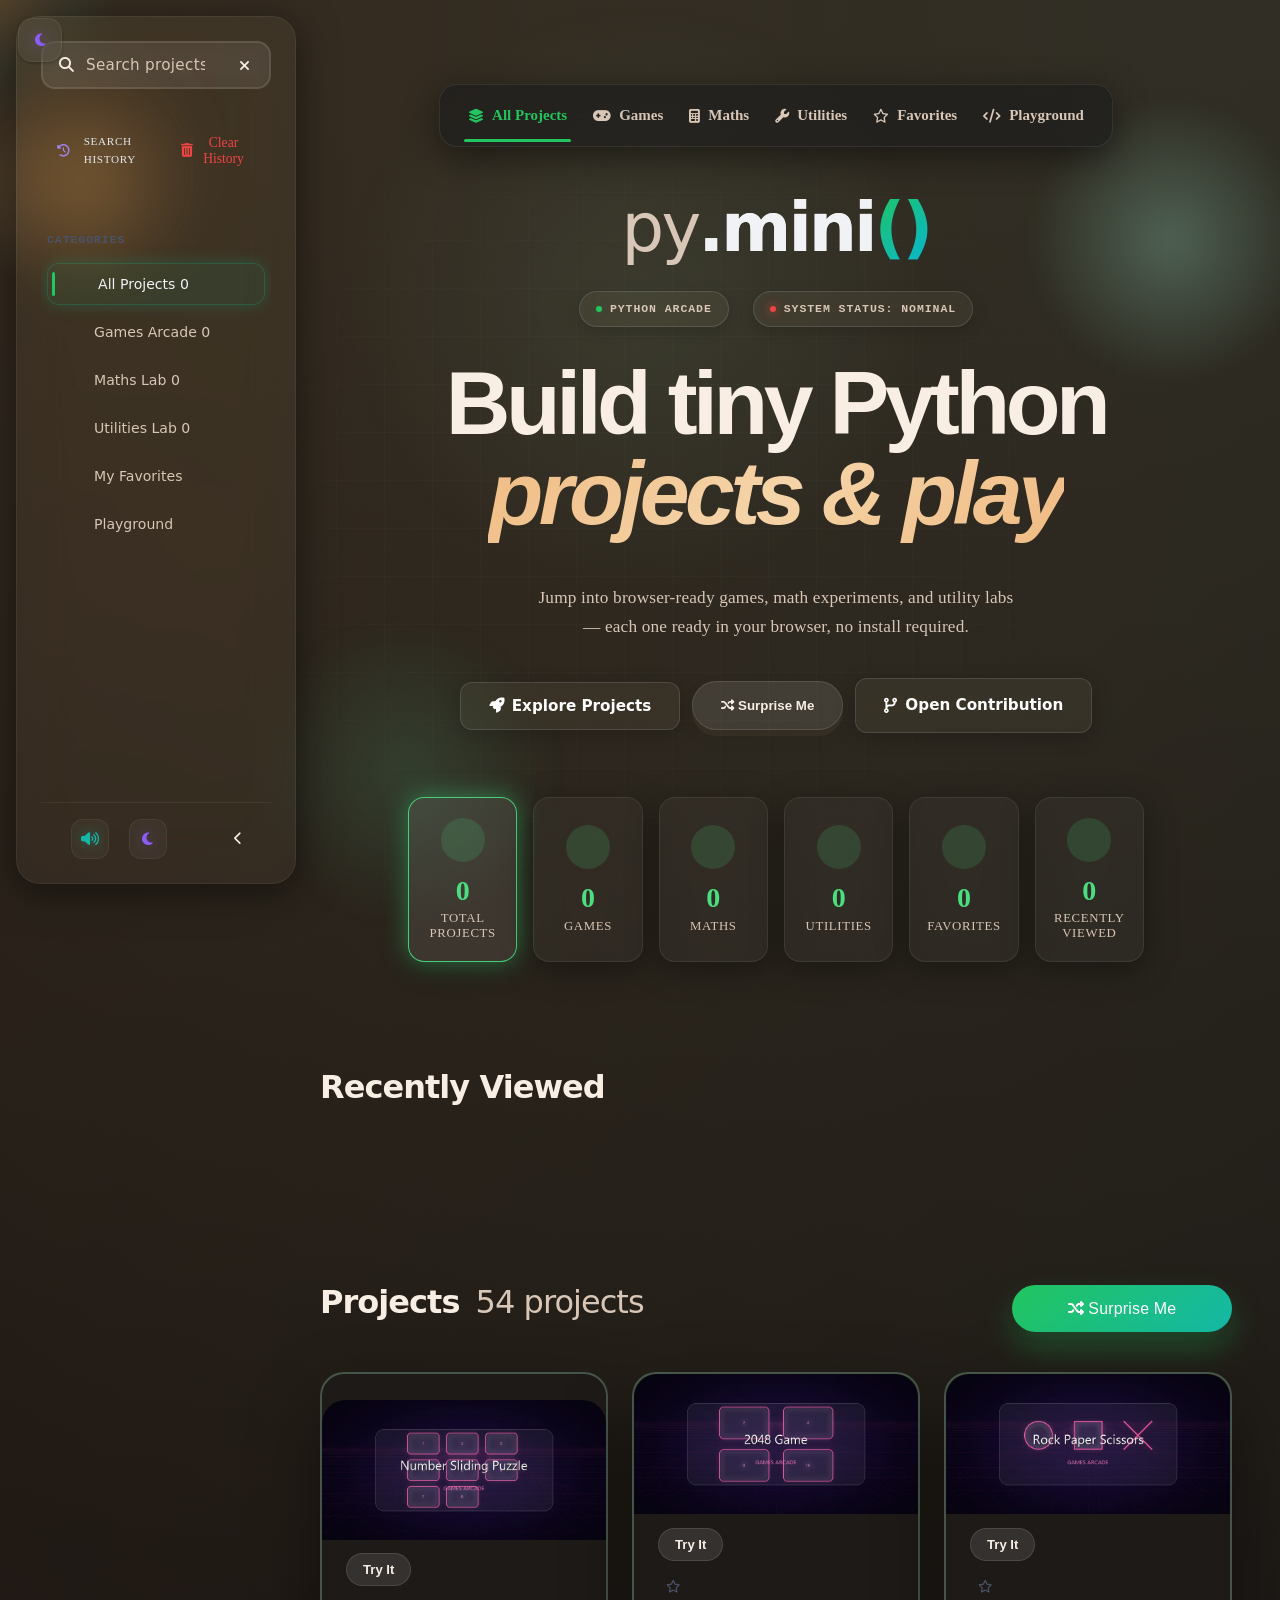
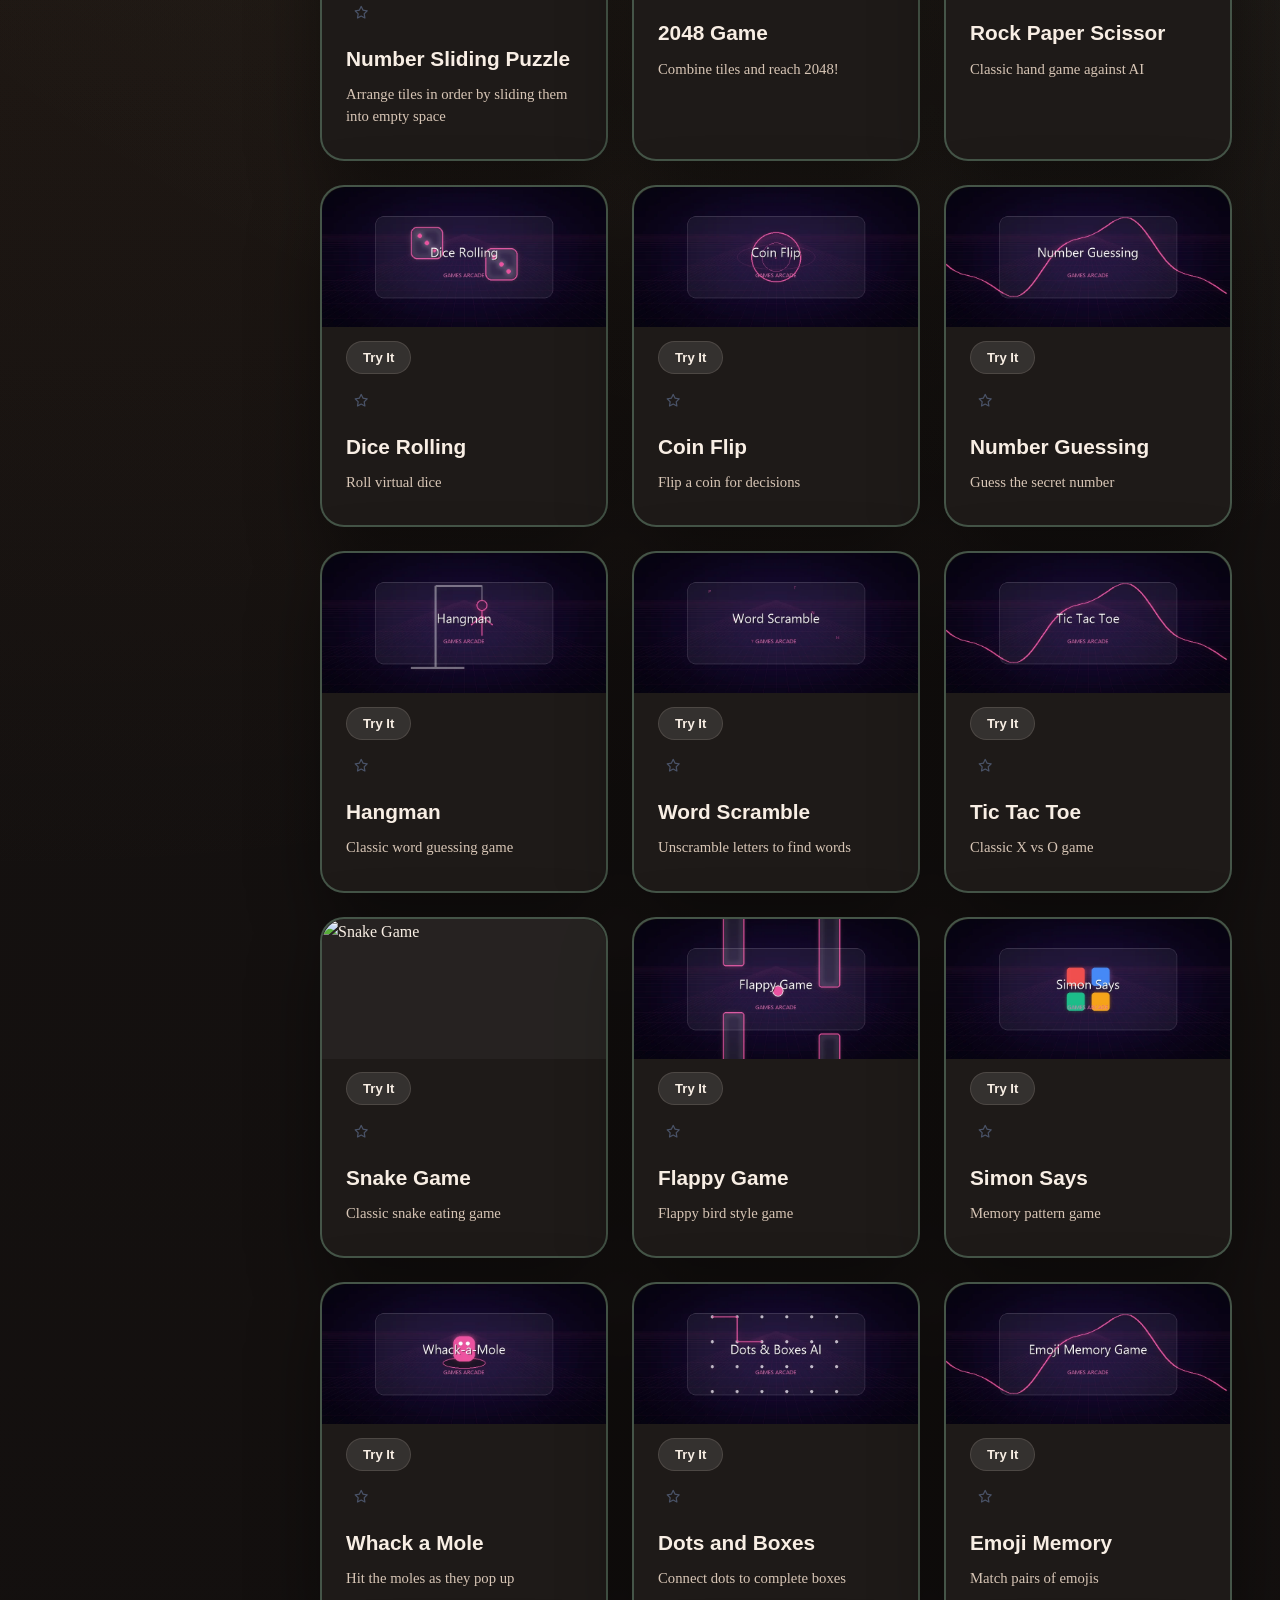
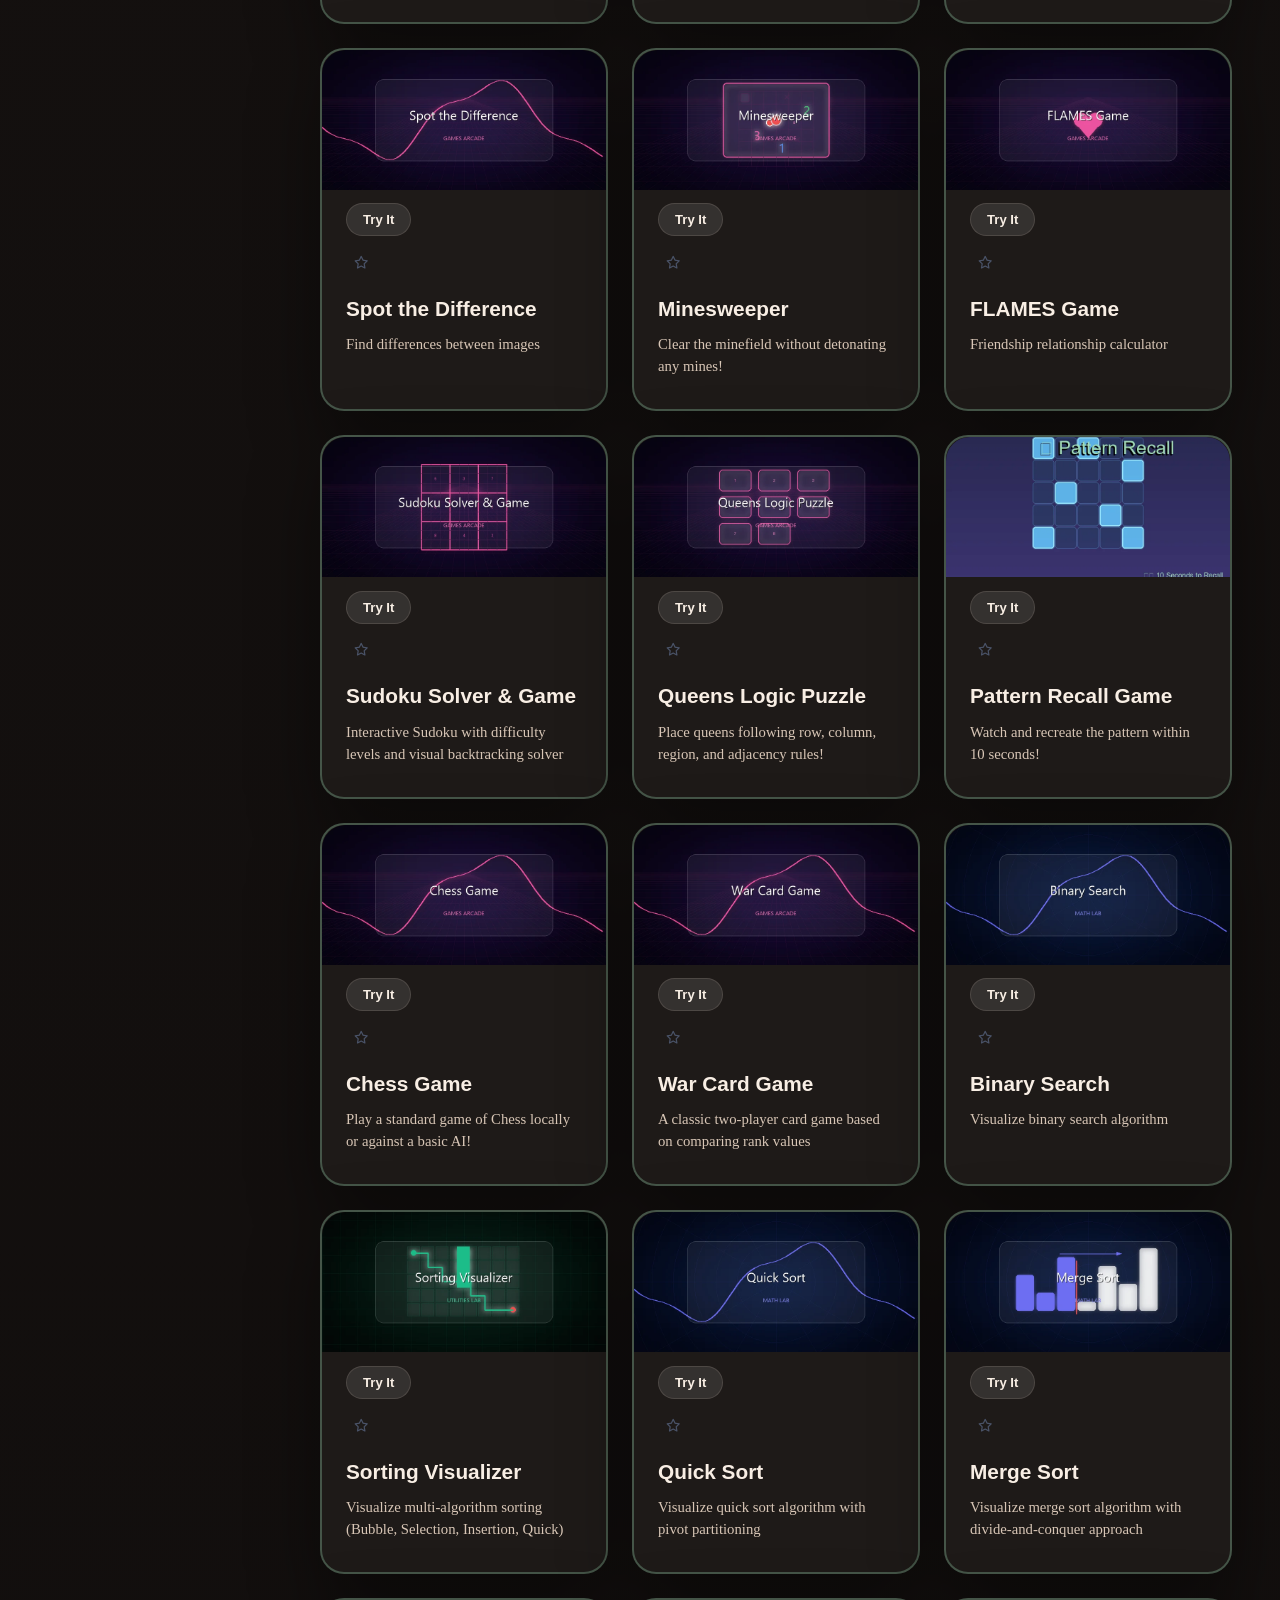
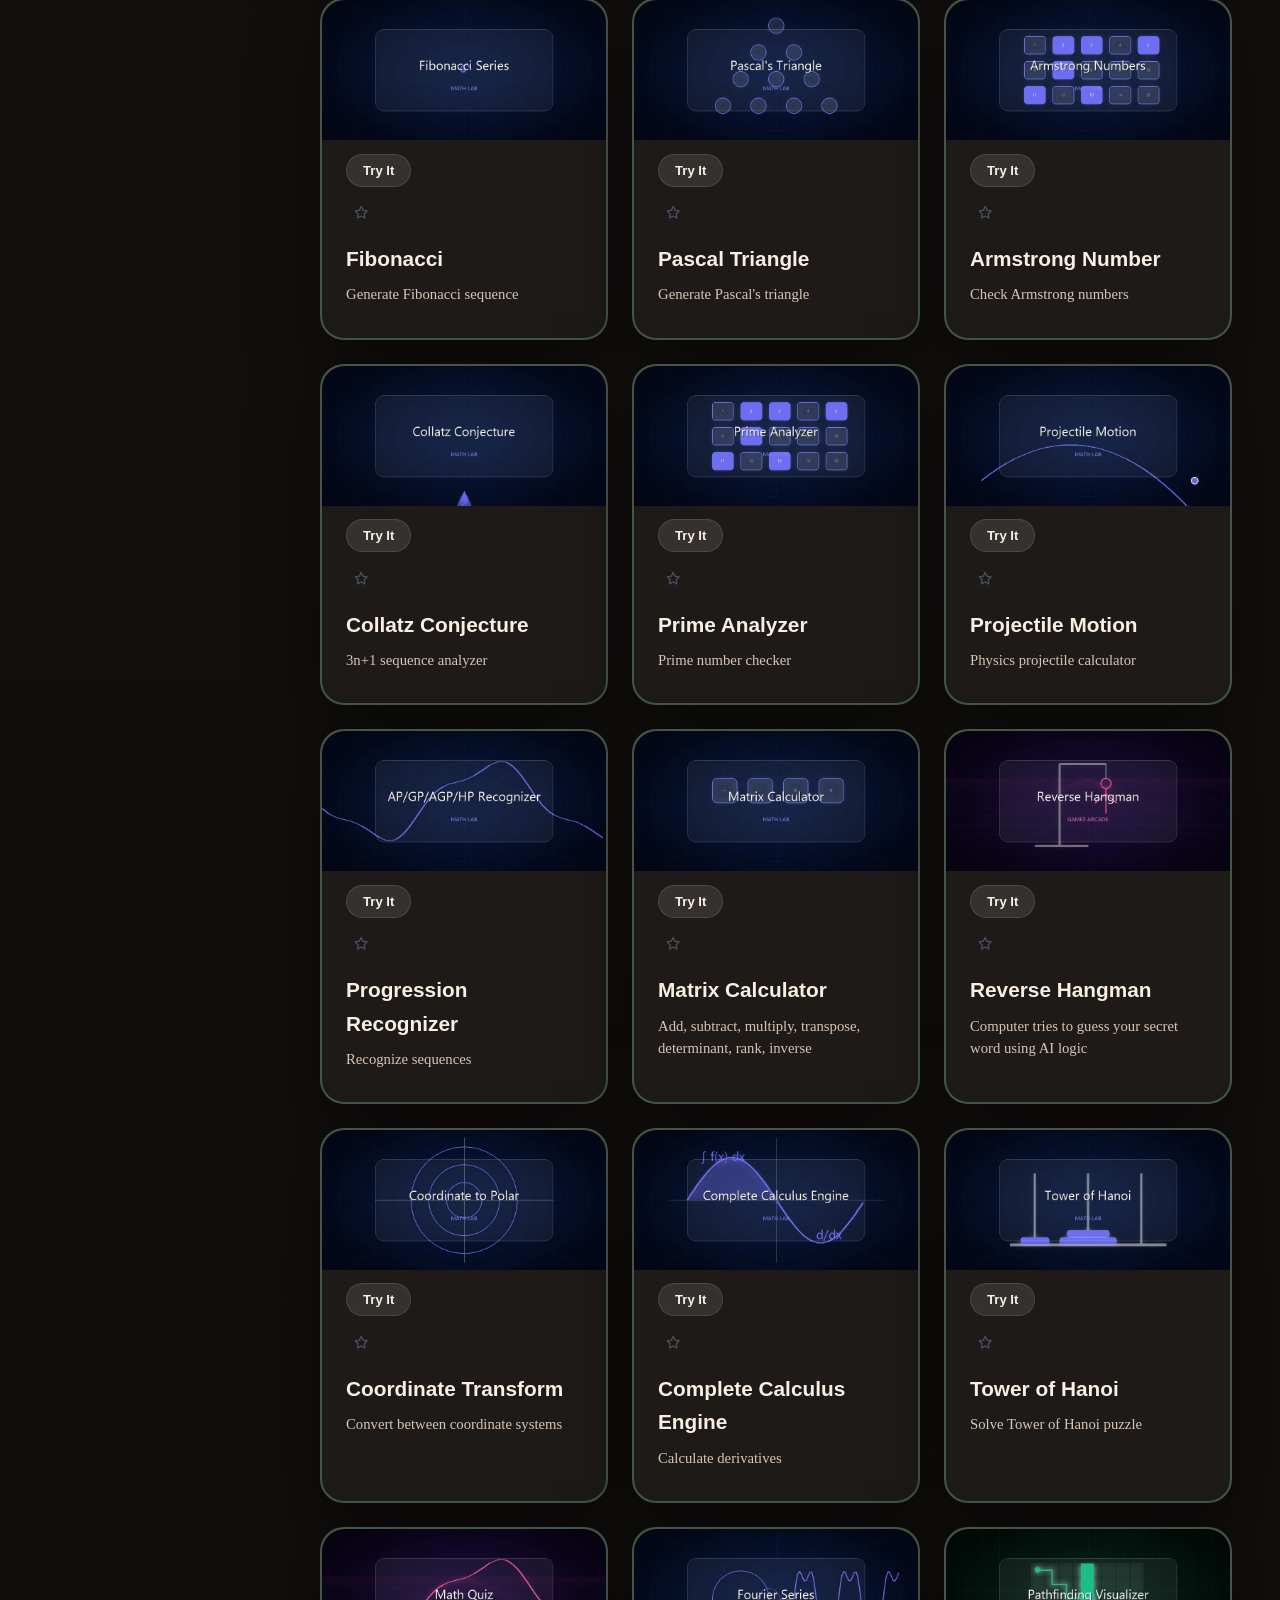
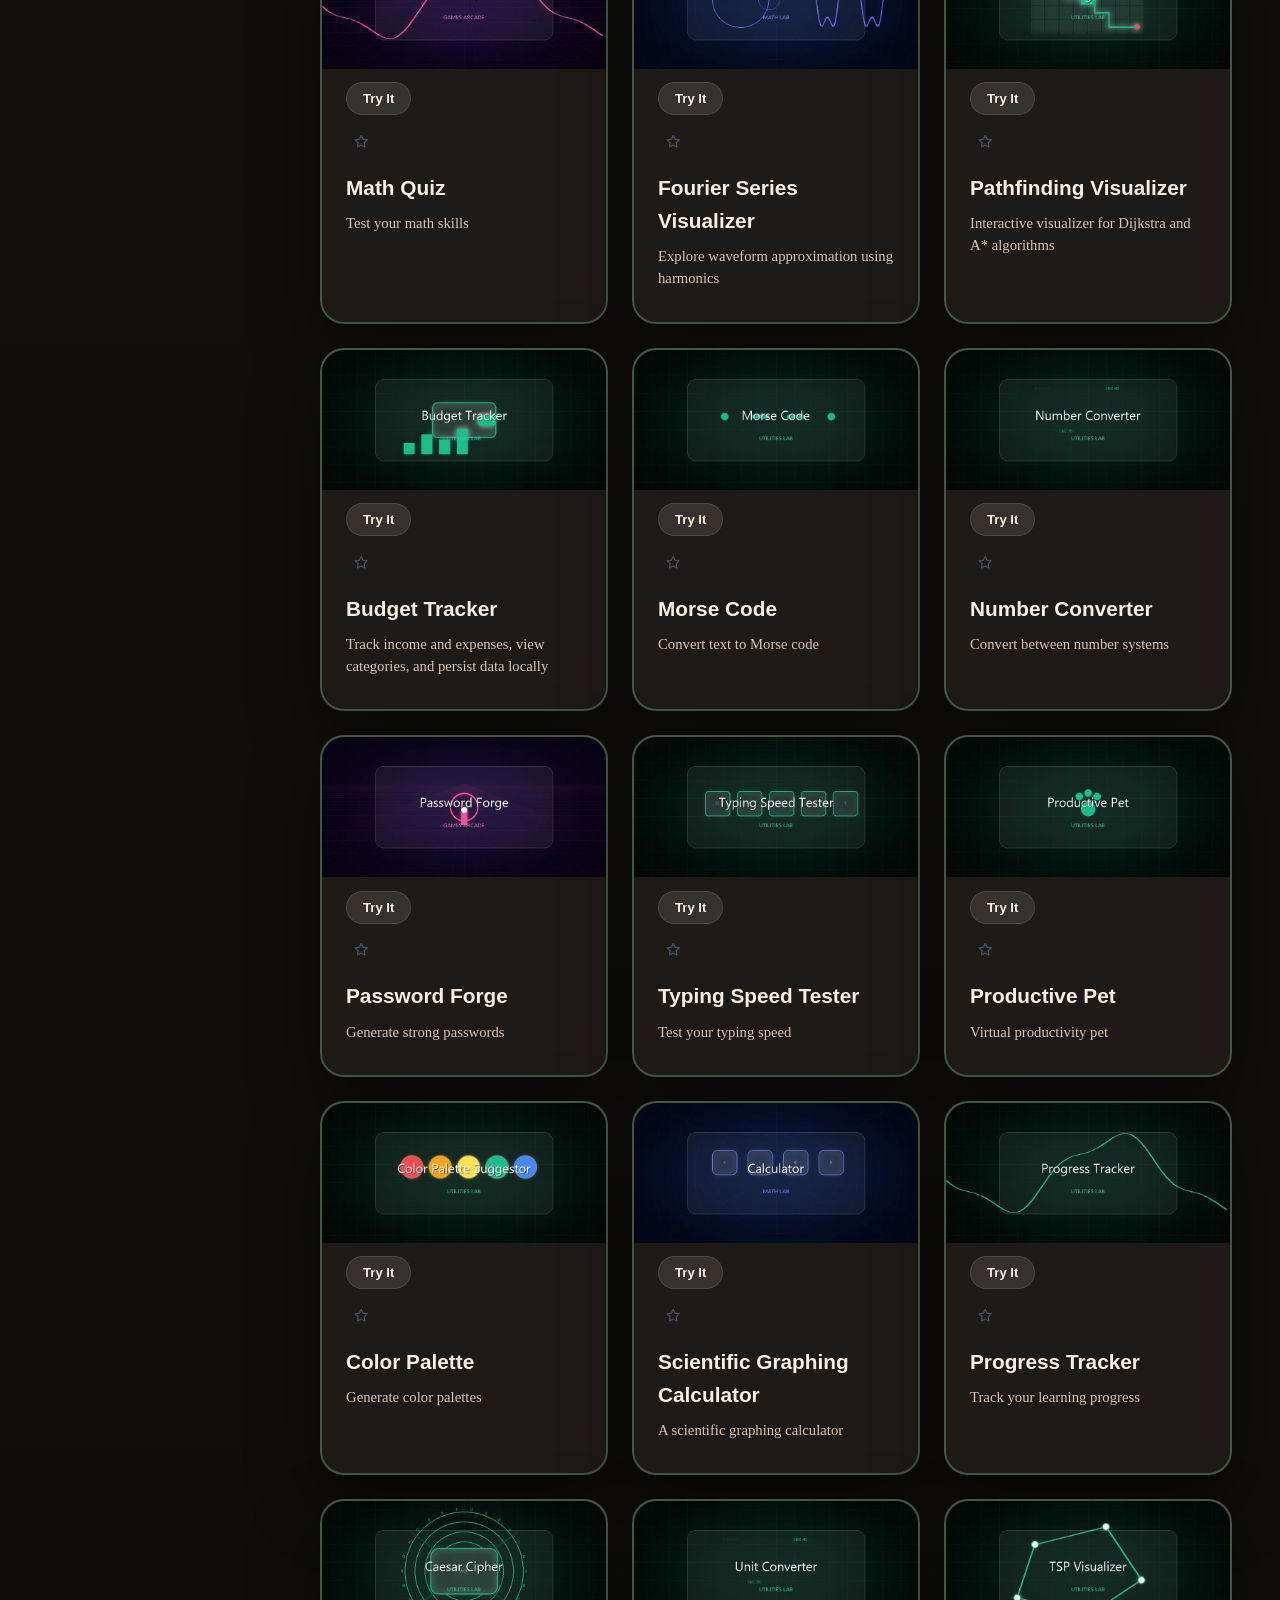
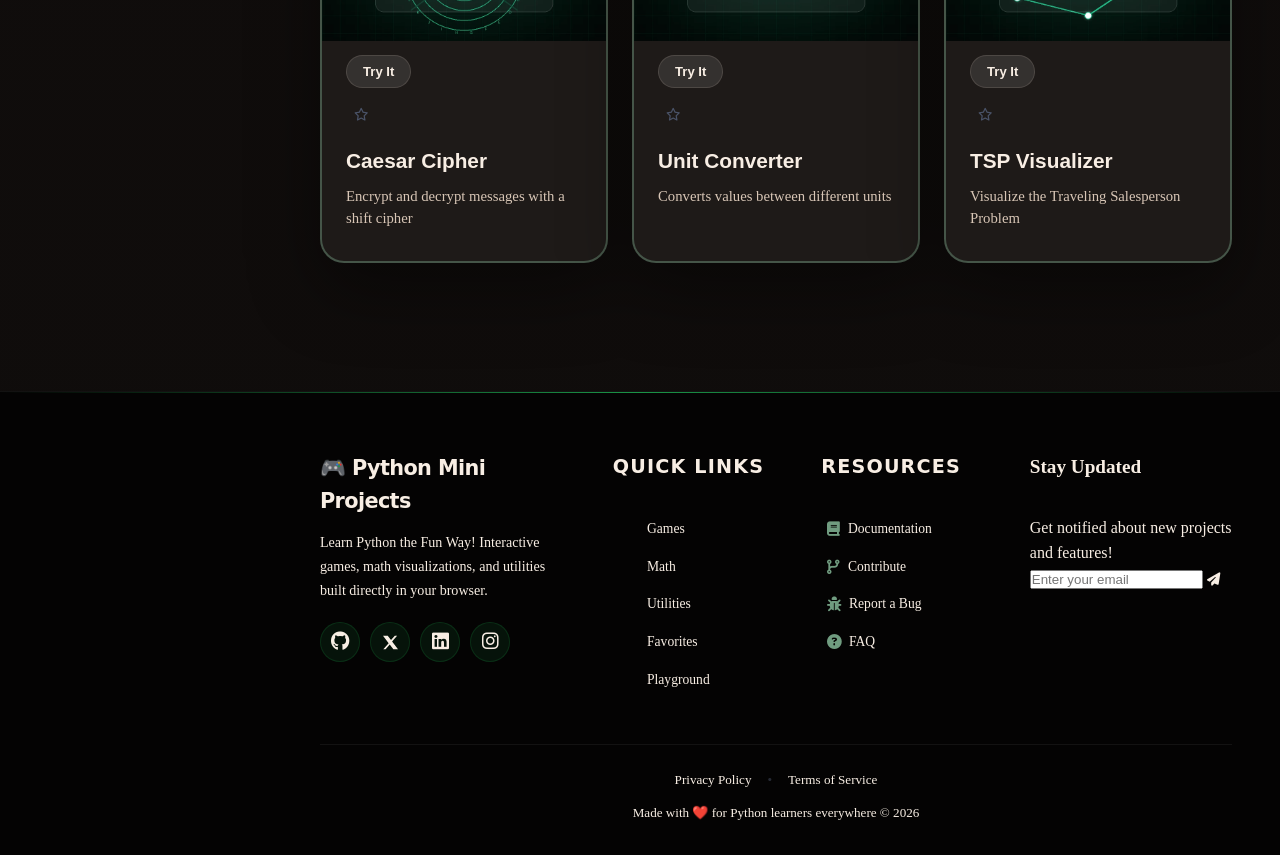
==== commit 5d4f6d96: "Merge pull request #1734 from sam-dwdkr404/feat-1703-homepage-navigation feat: add homepage category" ====
--- a/web-app/index.html
+++ b/web-app/index.html
@@ -190,6 +190,39 @@
       <div aria-hidden="true" class="hero-orb hero-orb-three"></div>
 
       <div class="hero-shell">
+        <div class="hero-category-nav">
+
+          <button class="hero-nav-btn active" data-category="all">
+            <i class="fas fa-layer-group"></i>
+            <span>All Projects</span>
+          </button>
+
+          <button class="hero-nav-btn" data-category="games">
+            <i class="fas fa-gamepad"></i>
+            <span>Games</span>
+          </button>
+
+          <button class="hero-nav-btn" data-category="math">
+            <i class="fas fa-calculator"></i>
+            <span>Maths</span>
+          </button>
+
+          <button class="hero-nav-btn" data-category="utilities">
+            <i class="fas fa-wrench"></i>
+            <span>Utilities</span>
+          </button>
+
+          <button class="hero-nav-btn" data-category="favorites">
+            <i class="far fa-star"></i>
+            <span>Favorites</span>
+          </button>
+
+          <button class="hero-nav-btn" data-category="playground">
+            <i class="fas fa-code"></i>
+            <span>Playground</span>
+          </button>
+
+        </div>
         <div class="hero-logo-header">
           <div class="hero-logo-text">
             <span class="hero-logo-py">py</span><span class="hero-logo-mini">.mini</span><span
@@ -582,841 +615,590 @@
   <script defer src="js/projects/number-sliding-puzzle.js"></script>
   <script defer src="js/projects/budget-tracker.js"></script>
   <script defer src="js/projects/minesweeper.js"></script>
-  <!-- FIX: Project Modal Loading - DIRECT OVERRIDE -->
-<script>
-(function() {
-  console.log('🔧 Applying DIRECT project modal fix...');
-  
-  // Wait for project.js to be fully loaded
-  function waitForProjectJS() {
-    if (typeof getProjectHTML === 'function' && typeof initializeProject === 'function') {
-      console.log('✅ project.js loaded, applying fix...');
-      applyFix();
-    } else {
-      console.log('⏳ Waiting for project.js...');
-      setTimeout(waitForProjectJS, 200);
-    }
-  }
-  
-  function applyFix() {
-    // Store original if exists
-    const originalOpen = window.openProjectSafe;
-    
-    // Override openProjectSafe
-    window.openProjectSafe = function(projectName, element) {
-      console.log(`📂 Opening project: ${projectName}`);
-      
-      const modal = document.getElementById('projectModal');
-      const modalBody = document.getElementById('modalBody');
-      
-      if (!modal || !modalBody) {
-        console.error('❌ Modal elements not found');
-        return;
-      }
-      
-      // Show loading
-      modalBody.innerHTML = `
-        <div style="text-align:center;padding:60px 20px;">
-          <div style="font-size:3rem;margin-bottom:20px;">⏳</div>
-          <h3 style="color:#e2e8f0;">Loading ${projectName.replace(/-/g, ' ')}...</h3>
-          <div style="margin:20px auto;width:40px;height:40px;border:4px solid #1e293b;border-top-color:#a78bfa;border-radius:50%;animation:spin 0.8s linear infinite;"></div>
-        </div>
-      `;
-      modal.style.display = 'flex';
-      
-      // Add to recently viewed
-      let recentlyViewed = JSON.parse(localStorage.getItem('recentlyViewed') || '[]');
-      recentlyViewed = recentlyViewed.filter(name => name !== projectName);
-      recentlyViewed.unshift(projectName);
-      if (recentlyViewed.length > 10) recentlyViewed.pop();
-      localStorage.setItem('recentlyViewed', JSON.stringify(recentlyViewed));
-      
-      // Update counter
-      setTimeout(() => {
-        if (window.updateRecentlyViewedCounter) {
-          window.updateRecentlyViewedCounter();
-        }
-      }, 100);
-      
-      // Load the project - USE THE CORRECT FUNCTIONS FROM project.js
-      setTimeout(() => {
-        try {
-          console.log(`🔄 Calling getProjectHTML for: ${projectName}`);
-          
-          // Get HTML from project.js
-          let htmlContent = getProjectHTML(projectName);
-          
-          if (htmlContent && !htmlContent.includes('error-state')) {
-            modalBody.innerHTML = htmlContent;
-            console.log(`✅ HTML loaded for: ${projectName}`);
-            
-            // Initialize the project using project.js
-            setTimeout(() => {
-              console.log(`🔄 Initializing: ${projectName}`);
-              initializeProject(projectName);
-            }, 100);
-          } else {
-            // Fallback: Try to find render function
-            const renderFn = 'render' + projectName.split('-').map(w => w.charAt(0).toUpperCase() + w.slice(1)).join('');
-            if (typeof window[renderFn] === 'function') {
-              modalBody.innerHTML = window[renderFn]();
-              console.log(`✅ Used fallback render function: ${renderFn}`);
-            } else {
-              throw new Error(`No render function found for ${projectName}`);
-            }
-          }
-        } catch (error) {
-          console.error(`❌ Error loading ${projectName}:`, error);
-          modalBody.innerHTML = `
-            <div style="text-align:center;padding:60px 20px;">
-              <div style="font-size:3rem;margin-bottom:20px;">🚀</div>
-              <h2 style="color:#e2e8f0;">${projectName.replace(/-/g, ' ').toUpperCase()}</h2>
-              <p style="color:#94a3b8;margin:10px 0 20px;">This project is coming soon!</p>
-              <button onclick="document.getElementById('projectModal').style.display='none'" 
-                      style="background:#a78bfa;color:white;border:none;padding:12px 32px;border-radius:50px;cursor:pointer;font-size:1rem;">
-                Close
-              </button>
-            </div>
-          `;
-        }
-      }, 300);
-    };
-    
-    console.log('✅ openProjectSafe overridden successfully!');
-  }
-  
-  // Start waiting for project.js
-  waitForProjectJS();
-})();
-</script>
   <script>
     window.addEventListener('DOMContentLoaded', () => {
       if (typeof lucide !== 'undefined') lucide.createIcons();
     });
   </script>
 
-  <!-- PROJECT LOADER - WITH FAVORITE BUTTONS & FIXED MODAL -->
-<script>
-  (function () {
-    const projectsGrid = document.getElementById("projectsGrid");
-    if (!projectsGrid) return;
-    
-    // ALL projects from your js/projects/ folder
-    const projectsData = [
-      // GAMES (20+)
-      {
-        project: "number-sliding-puzzle",
-        title: "Number Sliding Puzzle",
-        category: "games",
-        difficulty: "Intermediate",
-        desc: "Arrange tiles in order by sliding them into empty space",
-        tags: "game,puzzle,sliding,numbers",
-      },
-      {
-        project: "2048-game",
-        title: "2048 Game",
-        category: "games",
-        desc: "Combine tiles and reach 2048!",
-        tags: "game,puzzle,2048",
-      },
-      {
-        project: "rock-paper-scissor",
-        title: "Rock Paper Scissor",
-        category: "games",
-        desc: "Classic hand game against AI",
-        tags: "game,rock,paper",
-      },
-      {
-        project: "dice-rolling",
-        title: "Dice Rolling",
-        category: "games",
-        desc: "Roll virtual dice",
-        tags: "game,dice",
-      },
-      {
-        project: "coin-flip",
-        title: "Coin Flip",
-        category: "games",
-        desc: "Flip a coin for decisions",
-        tags: "game,coin",
-      },
-      {
-        project: "number-guessing",
-        title: "Number Guessing",
-        category: "games",
-        desc: "Guess the secret number",
-        tags: "game,numbers",
-      },
-      {
-        project: "hangman",
-        title: "Hangman",
-        category: "games",
-        desc: "Classic word guessing game",
-        tags: "game,words",
-      },
-      {
-        project: "word-scramble",
-        title: "Word Scramble",
-        category: "games",
-        desc: "Unscramble letters to find words",
-        tags: "game,words",
-      },
-      {
-        project: "tic-tac-toe",
-        title: "Tic Tac Toe",
-        category: "games",
-        desc: "Classic X vs O game",
-        tags: "game,strategy",
-      },
-      {
-        project: "snake-game",
-        title: "Snake Game",
-        category: "games",
-        desc: "Classic snake eating game",
-        tags: "game,arcade",
-      },
-      {
-        project: "flappy-game",
-        title: "Flappy Game",
-        category: "games",
-        desc: "Flappy bird style game",
-        tags: "game,arcade",
-      },
-      {
-        project: "simon-says",
-        title: "Simon Says",
-        category: "games",
-        desc: "Memory pattern game",
-        tags: "game,memory",
-      },
-      {
-        project: "whack-a-mole",
-        title: "Whack a Mole",
-        category: "games",
-        desc: "Hit the moles as they pop up",
-        tags: "game,arcade",
-      },
-      {
-        project: "dots-boxes",
-        title: "Dots and Boxes",
-        category: "games",
-        desc: "Connect dots to complete boxes",
-        tags: "game,strategy",
-      },
-      {
-        project: "emoji-memory-game",
-        title: "Emoji Memory",
-        category: "games",
-        desc: "Match pairs of emojis",
-        tags: "game,memory",
-      },
-      {
-        project: "spot-the-difference",
-        title: "Spot the Difference",
-        category: "games",
-        desc: "Find differences between images",
-        tags: "game,puzzle",
-      },
-      {
-        project: "minesweeper",
-        title: "Minesweeper",
-        category: "games",
-        desc: "Clear the minefield without detonating any mines!",
-        tags: "game,puzzle,logic,minesweeper",
-      },
-      {
-        project: "flames",
-        title: "FLAMES Game",
-        category: "games",
-        desc: "Friendship relationship calculator",
-        tags: "game,relationship",
-      },
-      {
-        project: "sudoku-game",
-        title: "Sudoku Solver & Game",
-        category: "games",
-        desc: "Interactive Sudoku with difficulty levels and visual backtracking solver",
-        tags: "game,puzzle,backtracking,solver",
-      },
-      {
-        project: "queens-logic-puzzle",
-        title: "Queens Logic Puzzle",
-        category: "games",
-        desc: "Place queens following row, column, region, and adjacency rules!",
-        tags: "game,puzzle,logic,queens,strategy",
-      },
-      {
-        project: "pattern-recall-game",
-        title: "Pattern Recall Game",
-        category: "games",
-        desc: "Watch and recreate the pattern within 10 seconds!",
-        tags: "game,memory,pattern,recall,puzzle",
-      },
-      {
-        project: "chess",
-        title: "Chess Game",
-        category: "games",
-        desc: "Play a standard game of Chess locally or against a basic AI!",
-        tags: "chess, strategy, board game, 2 player, ai, minimax",
-      },
-      {
-        project: "war-card-game",
-        title: "War Card Game",
-        category: "games",
-        desc: "A classic two-player card game based on comparing rank values",
-        tags: "game,cards,multiplayer,war",
-      },
-
-      // MATH (15+)
-      {
-        project: "binary-search",
-        title: "Binary Search",
-        category: "math",
-        desc: "Visualize binary search algorithm",
-        tags: "math,algorithm",
-      },
-      {
-        project: "sorting-visualizer",
-        title: "Sorting Visualizer",
-        category: "math",
-        desc: "Visualize multi-algorithm sorting (Bubble, Selection, Insertion, Quick)",
-        tags: "math,algorithm,sorting",
-      },
-      {
-        project: "quick-sort",
-        title: "Quick Sort",
-        category: "math",
-        desc: "Visualize quick sort algorithm with pivot partitioning",
-        tags: "math,algorithm",
-      },
-      {
-        project: "merge-sort",
-        title: "Merge Sort",
-        category: "math",
-        desc: "Visualize merge sort algorithm with divide-and-conquer approach",
-        tags: "math,algorithm",
-      },
-      {
-        project: "fibonacci",
-        title: "Fibonacci",
-        category: "math",
-        desc: "Generate Fibonacci sequence",
-        tags: "math,numbers",
-      },
-      {
-        project: "pascal-triangle",
-        title: "Pascal Triangle",
-        category: "math",
-        desc: "Generate Pascal's triangle",
-        tags: "math,numbers",
-      },
-      {
-        project: "armstrong",
-        title: "Armstrong Number",
-        category: "math",
-        desc: "Check Armstrong numbers",
-        tags: "math,numbers",
-      },
-      {
-        project: "collatz",
-        title: "Collatz Conjecture",
-        category: "math",
-        desc: "3n+1 sequence analyzer",
-        tags: "math,numbers",
-      },
-      {
-        project: "prime-analyzer",
-        title: "Prime Analyzer",
-        category: "math",
-        desc: "Prime number checker",
-        tags: "math,numbers",
-      },
-      {
-        project: "projectile-motion",
-        title: "Projectile Motion",
-        category: "math",
-        desc: "Physics projectile calculator",
-        tags: "math,physics",
-      },
-      {
-        project: "progression-recognizer",
-        title: "Progression Recognizer",
-        category: "math",
-        desc: "Recognize sequences",
-        tags: "math,sequences",
-      },
-      {
-        project: "matrix-calculator",
-        title: "Matrix Calculator",
-        category: "math",
-        desc: "Add, subtract, multiply, transpose, determinant, rank, inverse",
-        tags: "math,matrix,algebra,calculator",
-      },
-      {
-        project: "reverse-hangman",
-        title: "Reverse Hangman",
-        category: "games",
-        desc: "Computer tries to guess your secret word using AI logic",
-        tags: "game,hangman,ai,word,guessing",
-      },
-      {
-        project: "coordinate-polar-transform",
-        title: "Coordinate Transform",
-        category: "math",
-        desc: "Convert between coordinate systems",
-        tags: "math,coordinates",
-      },
-      {
-        project: "complete-calculus-engine",
-        title: "Complete Calculus Engine",
-        category: "math",
-        desc: "Calculate derivatives",
-        tags: "math,calculus",
-      },
-      {
-        project: "tower-of-hanoi",
-        title: "Tower of Hanoi",
-        category: "utilities",
-        desc: "Solve Tower of Hanoi puzzle",
-        tags: "utility,puzzle",
-      },
-      {
-        project: "math-quiz",
-        title: "Math Quiz",
-        category: "math",
-        desc: "Test your math skills",
-        tags: "math,quiz",
-      },
-      {
-        project: "fourier-series",
-        title: "Fourier Series Visualizer",
-        category: "math",
-        desc: "Explore waveform approximation using harmonics",
-        tags: "math,fourier,wave,harmonics",
-      },
-
-      // UTILITIES (10+)
-      {
-        project: "pathfinding-visualizer",
-        title: "Pathfinding Visualizer",
-        category: "utilities",
-        desc: "Interactive visualizer for Dijkstra and A* algorithms",
-        tags: "utility,algorithm,visualizer,pathfinding"
-      },
-      {
-        project: "budget-tracker",
-        title: "Budget Tracker",
-        category: "utilities",
-        desc: "Track income and expenses, view categories, and persist data locally",
-        tags: "utility,finance,tracker,money"
-      },
-      {
-        project: "morse-code",
-        title: "Morse Code",
-        category: "utilities",
-        desc: "Convert text to Morse code",
-        tags: "utility,converter",
-      },
-      {
-        project: "number-converter",
-        title: "Number Converter",
-        category: "utilities",
-        desc: "Convert between number systems",
-        tags: "utility,converter",
-      },
-      {
-        project: "password-forge",
-        title: "Password Forge",
-        category: "utilities",
-        desc: "Generate strong passwords",
-        tags: "utility,security",
-      },
-      {
-        project: "typing-speed-tester",
-        title: "Typing Speed Tester",
-        category: "utilities",
-        desc: "Test your typing speed",
-        tags: "utility,typing",
-      },
-      {
-        project: "productive-pet",
-        title: "Productive Pet",
-        category: "utilities",
-        desc: "Virtual productivity pet",
-        tags: "utility,pet",
-      },
-      {
-        project: "color-palette",
-        title: "Color Palette",
-        category: "utilities",
-        desc: "Generate color palettes",
-        tags: "utility,design",
-      },
-      {
-        project: "calculator",
-        title: "Scientific Graphing Calculator",
-        category: "math",
-        desc: "A scientific graphing calculator",
-        tags: "math,calculator",
-      },
-      {
-        project: "progress-tracker",
-        title: "Progress Tracker",
-        category: "utilities",
-        desc: "Track your learning progress",
-        tags: "utility,tracker",
-      },
-      {
-        project: "caesar-cipher",
-        title: "Caesar Cipher",
-        category: "utilities",
-        desc: "Encrypt and decrypt messages with a shift cipher",
-        tags: "utility,cipher,encryption,decryption",
-      },
-      {
-        project: "unit-converter",
-        title: "Unit Converter",
-        category: "utilities",
-        desc: "Converts values between different units",
-        tags: "utility,tool",
-      },
-      {
-        project: "tsp-visualizer",
-        title: "TSP Visualizer",
-        category: "utilities",
-        desc: "Visualize the Traveling Salesperson Problem",
-        tags: "utility,algorithm,visualizer,tsp",
-      },
-    ];
-
-    projectsGrid.innerHTML = "";
-
-    // Get favorites from localStorage
-    let favorites = JSON.parse(localStorage.getItem("favorites") || "[]");
-
-    // Function to save favorites
-    function saveFavorites() {
-      localStorage.setItem("favorites", JSON.stringify(favorites));
-    }
-
-    projectsData.forEach((proj) => {
-      const card = document.createElement("div");
-      card.className = "project-card";
-      card.setAttribute("data-category", proj.category);
-      card.setAttribute("data-project", proj.project);
-      card.setAttribute("data-tags", proj.tags);
-
-      const isFavorite = favorites.includes(proj.project);
-      const starClass = isFavorite ? "fas fa-star" : "far fa-star";
-
-      card.innerHTML = `
-        ${proj.difficulty ? `
-        <div class="difficulty-badge ${proj.difficulty.toLowerCase()}">
-            ${proj.difficulty}
-        </div>
-        ` : ''}
-
-        <img class="card-banner"
-             src="assets/banners/${proj.project}.webp?v=2"
-             alt="${proj.title}"
-             loading="lazy">
-
-        <div class="card-actions">
-          <button class="btn-play" data-project="${proj.project}">Try It</button>
-        </div>
+  <!-- PROJECT LOADER - WITH FAVORITE BUTTONS -->
+  <script>
+    (function () {
+      const projectsGrid = document.getElementById("projectsGrid");
+      if (!projectsGrid) return;
+      // ALL projects from your js/projects/ folder
+      const projectsData = [
+        // GAMES (20+)
+        {
+  project: "number-sliding-puzzle",
+  title: "Number Sliding Puzzle",
+  category: "games",
+  difficulty: "Intermediate",
+  desc: "Arrange tiles in order by sliding them into empty space",
+  tags: "game,puzzle,sliding,numbers",
+},
+        {
+          project: "2048-game",
+          title: "2048 Game",
+          category: "games",
+          desc: "Combine tiles and reach 2048!",
+          tags: "game,puzzle,2048",
+        },
+        {
+          project: "rock-paper-scissor",
+          title: "Rock Paper Scissor",
+          category: "games",
+          desc: "Classic hand game against AI",
+          tags: "game,rock,paper",
+        },
+        {
+          project: "dice-rolling",
+          title: "Dice Rolling",
+          category: "games",
+          desc: "Roll virtual dice",
+          tags: "game,dice",
+        },
+        {
+          project: "coin-flip",
+          title: "Coin Flip",
+          category: "games",
+          desc: "Flip a coin for decisions",
+          tags: "game,coin",
+        },
+        {
+          project: "number-guessing",
+          title: "Number Guessing",
+          category: "games",
+          desc: "Guess the secret number",
+          tags: "game,numbers",
+        },
+        {
+          project: "hangman",
+          title: "Hangman",
+          category: "games",
+          desc: "Classic word guessing game",
+          tags: "game,words",
+        },
+        {
+          project: "word-scramble",
+          title: "Word Scramble",
+          category: "games",
+          desc: "Unscramble letters to find words",
+          tags: "game,words",
+        },
+        {
+          project: "tic-tac-toe",
+          title: "Tic Tac Toe",
+          category: "games",
+          desc: "Classic X vs O game",
+          tags: "game,strategy",
+        },
+        {
+          project: "snake-game",
+          title: "Snake Game",
+          category: "games",
+          desc: "Classic snake eating game",
+          tags: "game,arcade",
+        },
+        {
+          project: "flappy-game",
+          title: "Flappy Game",
+          category: "games",
+          desc: "Flappy bird style game",
+          tags: "game,arcade",
+        },
+        {
+          project: "simon-says",
+          title: "Simon Says",
+          category: "games",
+          desc: "Memory pattern game",
+          tags: "game,memory",
+        },
+        {
+          project: "whack-a-mole",
+          title: "Whack a Mole",
+          category: "games",
+          desc: "Hit the moles as they pop up",
+          tags: "game,arcade",
+        },
+        {
+          project: "dots-boxes",
+          title: "Dots and Boxes",
+          category: "games",
+          desc: "Connect dots to complete boxes",
+          tags: "game,strategy",
+        },
+        {
+          project: "emoji-memory-game",
+          title: "Emoji Memory",
+          category: "games",
+          desc: "Match pairs of emojis",
+          tags: "game,memory",
+        },
+        {
+          project: "spot-the-difference",
+          title: "Spot the Difference",
+          category: "games",
+          desc: "Find differences between images",
+          tags: "game,puzzle",
+        },
+        {
+          project: "minesweeper",
+          title: "Minesweeper",
+          category: "games",
+          desc: "Clear the minefield without detonating any mines!",
+          tags: "game,puzzle,logic,minesweeper",
+        },
+        {
+          project: "flames",
+          title: "FLAMES Game",
+          category: "games",
+          desc: "Friendship relationship calculator",
+          tags: "game,relationship",
+        },
+        {
+          project: "sudoku-game",
+          title: "Sudoku Solver & Game",
+          category: "games",
+          desc: "Interactive Sudoku with difficulty levels and visual backtracking solver",
+          tags: "game,puzzle,backtracking,solver",
+        },
+        {
+          project: "queens-logic-puzzle",
+          title: "Queens Logic Puzzle",
+          category: "games",
+          desc: "Place queens following row, column, region, and adjacency rules!",
+          tags: "game,puzzle,logic,queens,strategy",
+        },
+        {
+          project: "pattern-recall-game",
+          title: "Pattern Recall Game",
+          category: "games",
+          desc: "Watch and recreate the pattern within 10 seconds!",
+          tags: "game,memory,pattern,recall,puzzle",
+        },
+        {
+          project: "chess",
+          title: "Chess Game",
+          category: "games",
+          desc: "Play a standard game of Chess locally or against a basic AI!",
+          tags: "chess, strategy, board game, 2 player, ai, minimax",
+        },
+        {
+          project: "war-card-game",
+          title: "War Card Game",
+          category: "games",
+          desc: "A classic two-player card game based on comparing rank values",
+          tags: "game,cards,multiplayer,war",
+        },
+
+        // MATH (15+)
+        {
+          project: "binary-search",
+          title: "Binary Search",
+          category: "math",
+          desc: "Visualize binary search algorithm",
+          tags: "math,algorithm",
+        },
+        {
+          project: "sorting-visualizer",
+          title: "Sorting Visualizer",
+          category: "math",
+          desc: "Visualize multi-algorithm sorting (Bubble, Selection, Insertion, Quick)",
+          tags: "math,algorithm,sorting",
+        },
+        {
+          project: "quick-sort",
+          title: "Quick Sort",
+          category: "math",
+          desc: "Visualize quick sort algorithm with pivot partitioning",
+          tags: "math,algorithm",
+        },
+        {
+          project: "merge-sort",
+          title: "Merge Sort",
+          category: "math",
+          desc: "Visualize merge sort algorithm with divide-and-conquer approach",
+          tags: "math,algorithm",
+        },
+        {
+          project: "fibonacci",
+          title: "Fibonacci",
+          category: "math",
+          desc: "Generate Fibonacci sequence",
+          tags: "math,numbers",
+        },
+        {
+          project: "pascal-triangle",
+          title: "Pascal Triangle",
+          category: "math",
+          desc: "Generate Pascal's triangle",
+          tags: "math,numbers",
+        },
+        {
+          project: "armstrong",
+          title: "Armstrong Number",
+          category: "math",
+          desc: "Check Armstrong numbers",
+          tags: "math,numbers",
+        },
+        {
+          project: "collatz",
+          title: "Collatz Conjecture",
+          category: "math",
+          desc: "3n+1 sequence analyzer",
+          tags: "math,numbers",
+        },
+        {
+          project: "prime-analyzer",
+          title: "Prime Analyzer",
+          category: "math",
+          desc: "Prime number checker",
+          tags: "math,numbers",
+        },
+        {
+          project: "projectile-motion",
+          title: "Projectile Motion",
+          category: "math",
+          desc: "Physics projectile calculator",
+          tags: "math,physics",
+        },
+        {
+          project: "progression-recognizer",
+          title: "Progression Recognizer",
+          category: "math",
+          desc: "Recognize sequences",
+          tags: "math,sequences",
+        },
+        {
+          project: "matrix-calculator",
+          title: "Matrix Calculator",
+          category: "math",
+          desc: "Add, subtract, multiply, transpose, determinant, rank, inverse",
+          tags: "math,matrix,algebra,calculator",
+        },
+        {
+          project: "reverse-hangman",
+          title: "Reverse Hangman",
+          category: "games",
+          desc: "Computer tries to guess your secret word using AI logic",
+          tags: "game,hangman,ai,word,guessing",
+        },
+        {
+          project: "coordinate-polar-transform",
+          title: "Coordinate Transform",
+          category: "math",
+          desc: "Convert between coordinate systems",
+          tags: "math,coordinates",
+        },
+        {
+          project: "complete-calculus-engine",
+          title: "Complete Calculus Engine",
+          category: "math",
+          desc: "Calculate derivatives",
+          tags: "math,calculus",
+        },
+        {
+          project: "tower-of-hanoi",
+          title: "Tower of Hanoi",
+          category: "utilities",
+          desc: "Solve Tower of Hanoi puzzle",
+          tags: "utility,puzzle",
+        },
+        {
+          project: "math-quiz",
+          title: "Math Quiz",
+          category: "math",
+          desc: "Test your math skills",
+          tags: "math,quiz",
+        },
+        {
+          project: "fourier-series",
+          title: "Fourier Series Visualizer",
+          category: "math",
+          desc: "Explore waveform approximation using harmonics",
+          tags: "math,fourier,wave,harmonics",
+        },
+
+        // UTILITIES (10+)
+        {
+          project: "pathfinding-visualizer",
+          title: "Pathfinding Visualizer",
+          category: "utilities",
+          desc: "Interactive visualizer for Dijkstra and A* algorithms",
+          tags: "utility,algorithm,visualizer,pathfinding"
+        },
+        {
+          project: "budget-tracker",
+          title: "Budget Tracker",
+          category: "utilities",
+          desc: "Track income and expenses, view categories, and persist data locally",
+          tags: "utility,finance,tracker,money"
+        },
+        {
+          project: "morse-code",
+          title: "Morse Code",
+          category: "utilities",
+          desc: "Convert text to Morse code",
+          tags: "utility,converter",
+        },
+        {
+          project: "number-converter",
+          title: "Number Converter",
+          category: "utilities",
+          desc: "Convert between number systems",
+          tags: "utility,converter",
+        },
+        {
+          project: "password-forge",
+          title: "Password Forge",
+          category: "utilities",
+          desc: "Generate strong passwords",
+          tags: "utility,security",
+        },
+        {
+          project: "typing-speed-tester",
+          title: "Typing Speed Tester",
+          category: "utilities",
+          desc: "Test your typing speed",
+          tags: "utility,typing",
+        },
+        {
+          project: "productive-pet",
+          title: "Productive Pet",
+          category: "utilities",
+          desc: "Virtual productivity pet",
+          tags: "utility,pet",
+        },
+        {
+          project: "color-palette",
+          title: "Color Palette",
+          category: "utilities",
+          desc: "Generate color palettes",
+          tags: "utility,design",
+        },
+        {
+          project: "calculator",
+          title: "Scientific Graphing Calculator",
+          category: "math",
+          desc: "A scientific graphing calculator",
+          tags: "math,calculator",
+        },
+        {
+          project: "progress-tracker",
+          title: "Progress Tracker",
+          category: "utilities",
+          desc: "Track your learning progress",
+          tags: "utility,tracker",
+        },
+        {
+          project: "caesar-cipher",
+          title: "Caesar Cipher",
+          category: "utilities",
+          desc: "Encrypt and decrypt messages with a shift cipher",
+          tags: "utility,cipher,encryption,decryption",
+        },
+        {
+          project: "unit-converter",
+          title: "Unit Converter",
+          category: "utilities",
+          desc: "Converts values between different units",
+          tags: "utility,tool",
+        },
+        {
+          project: "tsp-visualizer",
+          title: "TSP Visualizer",
+          category: "utilities",
+          desc: "Visualize the Traveling Salesperson Problem",
+          tags: "utility,algorithm,visualizer,tsp",
+        },
+      ];
+
+      projectsGrid.innerHTML = "";
+
+      // Get favorites from localStorage
+      let favorites = JSON.parse(localStorage.getItem("favorites") || "[]");
+
+      // Function to save favorites
+      function saveFavorites() {
+        localStorage.setItem("favorites", JSON.stringify(favorites));
+      }
+
+      projectsData.forEach((proj) => {
+        const card = document.createElement("div");
+        card.className = "project-card";
+        card.setAttribute("data-category", proj.category);
+        card.setAttribute("data-project", proj.project);
+        card.setAttribute("data-tags", proj.tags);
+
+        const isFavorite = favorites.includes(proj.project);
+        const starClass = isFavorite ? "fas fa-star" : "far fa-star";
+
+        card.innerHTML = `
+    ${proj.difficulty ? `
+    <div class="difficulty-badge ${proj.difficulty.toLowerCase()}">
+        ${proj.difficulty}
+    </div>
+    ` : ''}
+
+    <img class="card-banner"
+         src="assets/banners/${proj.project}.webp?v=2"
+         alt="${proj.title}"
+         loading="lazy">
+
+  <div class="card-actions">
+
+    <button class="btn-play" data-project="${proj.project}">Try It</button>
+
+  </div>
 
         <button class="btn-favorite"
                 data-project="${proj.project}">
             <i class="${starClass}"></i>
         </button>
-
-        <h3>${proj.title}</h3>
-        <p>${proj.desc}</p>
-      `;
-
-      projectsGrid.appendChild(card);
-    });
-
-    // Update counts
-    const total = projectsData.length;
-    const games = projectsData.filter((p) => p.category === "games").length;
-    const math = projectsData.filter((p) => p.category === "math").length;
-    const utils = projectsData.filter((p) => p.category === "utilities").length;
-
-    const projectBadge = document.getElementById("projectCountBadge");
-    if (projectBadge) projectBadge.textContent = total + " projects";
-    
-    // Update hero stats
-    document.getElementById("heroProjectCount").textContent = total;
-    document.getElementById("heroGameCount").textContent = games;
-    document.getElementById("heroMathCount").textContent = math;
-    document.getElementById("heroUtilityCount").textContent = utils;
-    
-    // Update favorites count
-    function updateFavoritesCount() {
-      const favs = JSON.parse(localStorage.getItem("favorites") || "[]");
-      document.getElementById("heroFavoriteCount").textContent = favs.length;
-      document.getElementById("favoritesCountBadge").textContent = favs.length;
+    </div>
+
+    <h3>${proj.title}</h3>
+
+    <p>${proj.desc}</p>
+`;
+
+        projectsGrid.appendChild(card);
+      });
+
+      // Update counts
+      const total = projectsData.length;
+      function animateCounter(id,value){
+        const element=document.getElementById(id);
+        if(!element){
+          return;
+        }
+        let start=0;
+        const timer=setInterval(()=>{
+        start++;
+        element.textContent=start;
+        if(start>=value){
+          clearInterval(timer);
+        }
+      },25);
+        }
+
+      const games = projectsData.filter((p) => p.category === "games").length;
+      const math = projectsData.filter((p) => p.category === "math").length;
+      const utils = projectsData.filter(
+        (p) => p.category === "utilities"
+      ).length;
+
+      const projectBadge = document.getElementById("projectCountBadge");
+      if (projectBadge) projectBadge.textContent = total + " projects";
+      animateCounter("statsTotal",total);
+animateCounter("statsGames",games);
+animateCounter("statsMath",math);
+animateCounter("statsUtilities",utils);
+// === FIX: Recently Viewed Counter ===
+const viewed = JSON.parse(localStorage.getItem("recentlyViewed")||"[]");
+const heroCounter = document.getElementById("heroViewedCount");
+if (heroCounter) {
+  heroCounter.textContent = viewed.length;
+}
+
+// Function to update counter when projects are viewed
+function updateRecentlyViewedCounter() {
+  const viewed = JSON.parse(localStorage.getItem("recentlyViewed") || "[]");
+  const heroCounter = document.getElementById("heroViewedCount");
+  if (heroCounter) {
+    heroCounter.textContent = viewed.length;
+  }
+  // Also update the grid if the function exists
+  if (window.renderRecentlyViewedGrid) {
+    window.renderRecentlyViewedGrid();
+  }
+  return viewed.length;
+}
+window.updateRecentlyViewedCounter = updateRecentlyViewedCounter;
+
+// Watch for changes to localStorage
+const originalSetItem = localStorage.setItem;
+localStorage.setItem = function(key, value) {
+  originalSetItem.apply(this, arguments);
+  if (key === "recentlyViewed") {
+    setTimeout(updateRecentlyViewedCounter, 50);
+  }
+};
+// === END FIX ===
+      console.log(
+        `✅ Loaded ${total} projects: ${games} games, ${math} math, ${utils} utilities`
+      );
+
+      // Wire up buttons
+      setTimeout(() => {
+        // Play buttons
+        document.querySelectorAll(".btn-play").forEach((btn) => {
+  btn.addEventListener("click", (e) => {
+    e.stopPropagation();
+    const projectName = btn.getAttribute("data-project");
+    if (projectName && window.openProjectSafe) {
+      window.openProjectSafe(projectName, btn);
+      // Update counter after opening project
+      setTimeout(() => {
+        if (window.updateRecentlyViewedCounter) {
+          window.updateRecentlyViewedCounter();
+        }
+      }, 200);
     }
-    updateFavoritesCount();
-    window.updateFavoritesCountBadge = updateFavoritesCount;
-
-    // ============================================
-    // FIX: Recently Viewed Counter
-    // ============================================
-    const viewed = JSON.parse(localStorage.getItem("recentlyViewed") || "[]");
-    const heroCounter = document.getElementById("heroViewedCount");
-    if (heroCounter) {
-      heroCounter.textContent = viewed.length;
-    }
-
-    function updateRecentlyViewedCounter() {
-      const viewed = JSON.parse(localStorage.getItem("recentlyViewed") || "[]");
-      const heroCounter = document.getElementById("heroViewedCount");
-      if (heroCounter) {
-        heroCounter.textContent = viewed.length;
-      }
-      // Update the grid
-      renderRecentlyViewedGrid();
-      return viewed.length;
-    }
-    window.updateRecentlyViewedCounter = updateRecentlyViewedCounter;
-
-    // ============================================
-    // FIX: Project Modal Loading - THE ACTUAL FIX
-    // ============================================
-    function openProjectModal(projectName) {
-      const modal = document.getElementById('projectModal');
-      const modalBody = document.getElementById('modalBody');
-      
-      if (!modal || !modalBody) {
-        console.error('Modal elements not found');
-        return;
-      }
-
-      // Show loading state
-      modalBody.innerHTML = `
-        <div style="text-align:center;padding:60px 20px;">
-          <div style="font-size:3rem;margin-bottom:20px;">⏳</div>
-          <h3 style="color:#e2e8f0;">Loading ${projectName.replace(/-/g, ' ')}...</h3>
-          <div style="margin:20px auto;width:40px;height:40px;border:4px solid #1e293b;border-top-color:#a78bfa;border-radius:50%;animation:spin 0.8s linear infinite;"></div>
-        </div>
-      `;
-      modal.style.display = 'flex';
-
-      // Add to recently viewed
-      let recentlyViewed = JSON.parse(localStorage.getItem('recentlyViewed') || '[]');
-      recentlyViewed = recentlyViewed.filter(name => name !== projectName);
-      recentlyViewed.unshift(projectName);
-      if (recentlyViewed.length > 10) recentlyViewed.pop();
-      localStorage.setItem('recentlyViewed', JSON.stringify(recentlyViewed));
-      
-      // Update counter
-      setTimeout(updateRecentlyViewedCounter, 100);
-
-      // Try to load the project
-      setTimeout(() => {
-        try {
-          // Method 1: Use getProjectHTML from project.js
-          let htmlContent = null;
-          if (typeof getProjectHTML === 'function') {
-            htmlContent = getProjectHTML(projectName);
-          }
-
-          // Method 2: Try render functions
-          if (!htmlContent || htmlContent.includes('error-state')) {
-            const renderFn = 'render' + projectName.split('-').map(w => w.charAt(0).toUpperCase() + w.slice(1)).join('');
-            if (typeof window[renderFn] === 'function') {
-              htmlContent = window[renderFn]();
-            }
-          }
-
-          // Method 3: Try init functions that return HTML
-          if (!htmlContent || htmlContent.includes('error-state')) {
-            const getFn = 'get' + projectName.split('-').map(w => w.charAt(0).toUpperCase() + w.slice(1)).join('') + 'HTML';
-            if (typeof window[getFn] === 'function') {
-              htmlContent = window[getFn]();
-            }
-          }
-
-          if (htmlContent && !htmlContent.includes('error-state')) {
-            modalBody.innerHTML = htmlContent;
-            
-            // Initialize the project
-            setTimeout(() => {
-              if (typeof initializeProject === 'function') {
-                initializeProject(projectName);
-              }
-              // Also try direct init
-              const initFn = 'init' + projectName.split('-').map(w => w.charAt(0).toUpperCase() + w.slice(1)).join('');
-              if (typeof window[initFn] === 'function') {
-                window[initFn]();
-              }
-            }, 100);
-            
-            console.log(`✅ Loaded project: ${projectName}`);
-          } else {
-            // Show coming soon
-            modalBody.innerHTML = `
-              <div style="text-align:center;padding:60px 20px;">
-                <div style="font-size:4rem;margin-bottom:1rem;">🚀</div>
-                <h2 style="color:#e2e8f0;margin-bottom:0.5rem;">${projectName.replace(/-/g, ' ').toUpperCase()}</h2>
-                <p style="color:#94a3b8;margin-bottom:1.5rem;">This project is coming soon!</p>
-                <button onclick="document.getElementById('projectModal').style.display='none'" 
-                        style="background:#a78bfa;color:white;border:none;padding:12px 32px;border-radius:50px;cursor:pointer;font-size:1rem;">
-                  Close
-                </button>
-              </div>
-            `;
-          }
-        } catch (error) {
-          console.error(`Error loading ${projectName}:`, error);
-          modalBody.innerHTML = `
-            <div style="text-align:center;padding:60px 20px;color:#ef4444;">
-              <div style="font-size:3rem;">⚠️</div>
-              <h3>Error Loading Project</h3>
-              <p style="color:#94a3b8;">${error.message}</p>
-              <button onclick="document.getElementById('projectModal').style.display='none'" 
-                      style="margin-top:20px;background:#a78bfa;color:white;border:none;padding:12px 32px;border-radius:50px;cursor:pointer;">
-                Close
-              </button>
-            </div>
-          `;
-        }
-      }, 300);
-    }
-
-    // Make openProjectSafe use our new function
-    window.openProjectSafe = openProjectModal;
-
-    // ============================================
-    // Wire up buttons
-    // ============================================
-    setTimeout(() => {
-      // Play buttons
-      document.querySelectorAll(".btn-play").forEach((btn) => {
-        btn.addEventListener("click", (e) => {
-          e.stopPropagation();
-          const projectName = btn.getAttribute("data-project");
-          if (projectName && window.openProjectSafe) {
-            window.openProjectSafe(projectName, btn);
-          }
-        });
-      });
-
-      // Favorite buttons
-      document.querySelectorAll(".btn-favorite").forEach((btn) => {
-        btn.addEventListener("click", function(e) {
-          e.stopPropagation();
-          const projectName = this.getAttribute("data-project");
-          if (!projectName) return;
-          
-          const icon = this.querySelector("i");
-          let favs = JSON.parse(localStorage.getItem("favorites") || "[]");
-          const index = favs.indexOf(projectName);
-
-          if (index === -1) {
-            favs.push(projectName);
-            icon.className = "fas fa-star";
-          } else {
-            favs.splice(index, 1);
-            icon.className = "far fa-star";
-          }
-
-          localStorage.setItem("favorites", JSON.stringify(favs));
-          if (typeof updateFavoritesCount === "function") {
-            updateFavoritesCount();
-          }
-        });
-      });
-
-      // Card clicks
-      document.querySelectorAll(".project-card").forEach((card) => {
-        card.addEventListener("click", (e) => {
-          if (e.target.closest(".btn-play") || e.target.closest(".btn-favorite")) return;
-          const projectName = card.getAttribute("data-project");
-          if (projectName && window.openProjectSafe) {
-            window.openProjectSafe(projectName, card);
-          }
-        });
-      });
-      
-      console.log('✅ Project loader initialized with modal fix');
-    }, 100);
-
-    // ============================================
-    // Render Recently Viewed Grid
-    // ============================================
-    function renderRecentlyViewedGrid() {
-      const grid = document.getElementById("recentlyViewedGrid");
-      if (!grid) return;
-      
-      const viewed = JSON.parse(localStorage.getItem("recentlyViewed") || "[]");
-      
-      if (viewed.length === 0) {
-        grid.innerHTML = `
-          <div style="grid-column:1/-1;text-align:center;padding:40px;color:#94a3b8;">
-            <p>No recently viewed projects yet.</p>
-            <p style="font-size:0.9rem;">Start exploring projects to see them here!</p>
-          </div>
-        `;
-        return;
-      }
-      
-      // Show only first 6 recently viewed
-      const recentProjects = viewed.slice(0, 6);
-      grid.innerHTML = '';
-      
-      recentProjects.forEach(projectName => {
-        const project = projectsData.find(p => p.project === projectName);
-        if (!project) return;
-        
-        const card = document.createElement("div");
-        card.className = "project-card";
-        card.setAttribute("data-project", project.project);
-        card.innerHTML = `
-          <img class="card-banner"
-               src="assets/banners/${project.project}.webp?v=2"
-               alt="${project.title}"
-               loading="lazy">
-          <div class="card-actions">
-            <button class="btn-play" data-project="${project.project}">Try It</button>
-          </div>
-          <h3>${project.title}</h3>
-          <p>${project.desc}</p>
-        `;
-        grid.appendChild(card);
-      });
-      
-      // Re-bind click events to recently viewed cards
-      grid.querySelectorAll(".project-card").forEach((card) => {
-        card.addEventListener("click", (e) => {
-          if (e.target.closest(".btn-play")) return;
-          const projectName = card.getAttribute("data-project");
-          if (projectName && window.openProjectSafe) {
-            window.openProjectSafe(projectName, card);
-          }
-        });
-        
-        card.querySelector(".btn-play")?.addEventListener("click", (e) => {
-          e.stopPropagation();
-          const projectName = card.getAttribute("data-project");
-          if (projectName && window.openProjectSafe) {
-            window.openProjectSafe(projectName, card);
-          }
-        });
-      });
+  });
+});
+
+        // Favorite buttons
+        document.querySelectorAll(".btn-favorite").forEach((btn) => {
+  btn.addEventListener("click", function(e) {
+    e.stopPropagation();
+    const projectName = this.getAttribute("data-project");
+    if (!projectName) {
+      console.error("No project name found for favorite button");
+      return;
     }
     
-    // Make it globally available
-    window.renderRecentlyViewedGrid = renderRecentlyViewedGrid;
+    const icon = this.querySelector("i");
+    let favs = JSON.parse(localStorage.getItem("favorites") || "[]");
+    const index = favs.indexOf(projectName);
+
+    if (index === -1) {
+      favs.push(projectName);
+      icon.className = "fas fa-star";
+      console.log(`⭐ Added ${projectName} to favorites`);
+    } else {
+      favs.splice(index, 1);
+      icon.className = "far fa-star";
+      console.log(`☆ Removed ${projectName} from favorites`);
+    }
+
+    localStorage.setItem("favorites", JSON.stringify(favs));
     
-    // Initial render
-    setTimeout(renderRecentlyViewedGrid, 200);
-    
-    console.log('✅ All systems ready!');
-  })();
-</script>
+    // Update badge
+    if (typeof updateFavoritesCountBadge === "function") {
+      updateFavoritesCountBadge();
+    }
+  });
+});
+
+        // Card clicks
+        document.querySelectorAll(".project-card").forEach((card) => {
+          card.addEventListener("click", (e) => {
+            if (
+              e.target.closest(".btn-play") ||
+              e.target.closest(".btn-favorite")
+            )
+              return;
+            const projectName = card.getAttribute("data-project");
+            if (projectName && window.openProjectSafe) {
+              window.openProjectSafe(projectName, card);
+            }
+          });
+        });
+      }, 100);
+    })();
+  </script>
 
   <!-- THEME TOGGLE FIX - FINAL -->
   <script>
@@ -1541,143 +1323,7 @@
       console.log('✅ Focus error fixed');
     }, 100);
   </script>
-<!-- FIX: Project Modal Loading - Ensure project.js functions are available -->
-<script>
-(function() {
-  console.log('🔧 Applying modal fix...');
-  
-  function ensureProjectFunctions() {
-    if (typeof getProjectHTML === 'function' && typeof initializeProject === 'function') {
-      console.log('✅ Project functions available');
-      return true;
-    }
-    return false;
-  }
-  
-  function fixOpenProject() {
-    if (!ensureProjectFunctions()) {
-      console.log('⏳ Waiting for project functions...');
-      setTimeout(fixOpenProject, 100);
-      return;
-    }
-    
-    // Store original if exists
-    const originalOpen = window.openProjectSafe;
-    
-    // Create new openProjectSafe
-    window.openProjectSafe = function(projectName, trigger) {
-      console.log(`📂 Opening: ${projectName}`);
-      
-      const modal = document.getElementById('projectModal');
-      const modalBody = document.getElementById('modalBody');
-      
-      if (!modal || !modalBody) {
-        console.error('❌ Modal elements not found');
-        if (originalOpen) originalOpen(projectName, trigger);
-        return;
-      }
-      
-      // Show loading
-      modalBody.innerHTML = `
-        <div style="text-align:center;padding:60px 20px;color:#e2e8f0;">
-          <div style="font-size:3rem;margin-bottom:20px;">⏳</div>
-          <h3>Loading ${projectName.replace(/-/g, ' ')}...</h3>
-          <div style="margin:20px auto;width:40px;height:40px;border:4px solid #1e293b;border-top-color:#a78bfa;border-radius:50%;animation:spin 0.8s linear infinite;"></div>
-        </div>
-      `;
-      modal.style.display = 'flex';
-      modal.classList.add('active');
-      document.body.style.overflow = 'hidden';
-      
-      // Add to recently viewed
-      let recentlyViewed = JSON.parse(localStorage.getItem('recentlyViewed') || '[]');
-      recentlyViewed = recentlyViewed.filter(name => name !== projectName);
-      recentlyViewed.unshift(projectName);
-      if (recentlyViewed.length > 10) recentlyViewed.pop();
-      localStorage.setItem('recentlyViewed', JSON.stringify(recentlyViewed));
-      
-      // Update counter
-      setTimeout(() => {
-        if (window.updateRecentlyViewedCounter) {
-          window.updateRecentlyViewedCounter();
-        }
-        if (window.updateRecentlyViewed) {
-          window.updateRecentlyViewed();
-        }
-      }, 100);
-      
-      // Load project using project.js functions
-      setTimeout(() => {
-        try {
-          console.log(`🔄 Calling getProjectHTML for: ${projectName}`);
-          
-          // Get HTML from project.js
-          let htmlContent = getProjectHTML(projectName);
-          
-          if (htmlContent && !htmlContent.includes('error-state')) {
-            modalBody.innerHTML = htmlContent;
-            console.log(`✅ HTML loaded for: ${projectName}`);
-            
-            // Initialize the project
-            setTimeout(() => {
-              console.log(`🔄 Initializing: ${projectName}`);
-              if (typeof initializeProject === 'function') {
-                initializeProject(projectName);
-              }
-              
-              // Try to find and setup info button
-              const infoBtn = modalBody.querySelector('.inline-info-btn');
-              if (infoBtn && typeof getProjectInstructions === 'function') {
-                const projectNameForInfo = modalBody.closest('.project-content')?.getAttribute('data-project') || projectName;
-                const info = getProjectInstructions(projectNameForInfo);
-                if (info && typeof showInfoModal === 'function') {
-                  infoBtn.addEventListener('click', function(e) {
-                    e.stopPropagation();
-                    showInfoModal(info.title, info.steps);
-                  });
-                }
-              }
-            }, 100);
-            
-          } else {
-            throw new Error('Project content not available');
-          }
-        } catch (error) {
-          console.error(`❌ Error loading ${projectName}:`, error);
-          modalBody.innerHTML = `
-            <div style="text-align:center;padding:60px 20px;">
-              <div style="font-size:4rem;margin-bottom:1rem;">🚀</div>
-              <h2 style="color:#e2e8f0;margin-bottom:0.5rem;">${projectName.replace(/-/g, ' ').toUpperCase()}</h2>
-              <p style="color:#94a3b8;margin-bottom:1.5rem;">This project is coming soon!</p>
-              <button onclick="document.getElementById('projectModal').style.display='none';document.body.style.overflow='';" 
-                      style="background:#a78bfa;color:white;border:none;padding:12px 32px;border-radius:50px;cursor:pointer;font-size:1rem;">
-                Close
-              </button>
-            </div>
-          `;
-        }
-      }, 300);
-    };
-    
-    console.log('✅ openProjectSafe fixed successfully!');
-  }
-  
-  // Start fix
-  fixOpenProject();
-  
-  // Add spin animation if missing
-  if (!document.getElementById('spinStyle')) {
-    const style = document.createElement('style');
-    style.id = 'spinStyle';
-    style.textContent = `
-      @keyframes spin {
-        to { transform: rotate(360deg); }
-      }
-    `;
-    document.head.appendChild(style);
-  }
-})();
-</script>
+
   <!-- Info Modal Popup -->
   <div id="infoModalOverlay" class="info-modal-overlay">
     <div class="info-modal-content">
--- a/web-app/css/styles.css
+++ b/web-app/css/styles.css
@@ -936,6 +936,129 @@
   margin: 0 auto;
   padding: 0 1rem;
 }
+
+/* ==========================================================
+   FIX ISSUE #1703
+   Homepage Category Navigation
+========================================================== */
+
+.hero-category-nav{
+
+    display:flex;
+
+    justify-content:center;
+
+    align-items:center;
+
+    gap:18px;
+
+    width:fit-content;
+
+    margin:0 auto 42px;
+
+    padding:12px 24px;
+
+    background:rgba(255,255,255,.72);
+
+    backdrop-filter:blur(18px);
+
+    border:1px solid rgba(255,255,255,.35);
+
+    border-radius:18px;
+
+    box-shadow:0 8px 30px rgba(0,0,0,.08);
+
+}
+
+.hero-nav-btn{
+
+    display:flex;
+
+    align-items:center;
+
+    gap:8px;
+
+    background:none;
+
+    border:none;
+
+    cursor:pointer;
+
+    padding:10px 4px;
+
+    position:relative;
+
+    color:var(--text-secondary);
+
+    font-size:15px;
+
+    font-weight:600;
+
+    transition:.25s;
+
+}
+
+.hero-nav-btn i{
+
+    font-size:14px;
+
+}
+
+.hero-nav-btn:hover{
+
+    color:var(--accent);
+
+}
+
+.hero-nav-btn.active{
+
+    color:var(--accent);
+
+}
+
+.hero-nav-btn::after{
+
+    content:"";
+
+    position:absolute;
+
+    left:0;
+
+    bottom:-8px;
+
+    width:100%;
+
+    height:3px;
+
+    background:var(--accent);
+
+    border-radius:999px;
+
+    transform:scaleX(0);
+
+    transition:.25s;
+
+}
+
+.hero-nav-btn.active::after{
+
+    transform:scaleX(1);
+
+}
+
+html[data-theme="dark"] .hero-category-nav{
+
+    background:rgba(28,28,28,.65);
+
+    border:1px solid rgba(255,255,255,.08);
+
+    box-shadow:0 10px 35px rgba(0,0,0,.45);
+
+}
+
+
+
+
 
 /* ── Hero Big Logo & Brand Title ────────────────────────────── */
 .hero-logo-header {
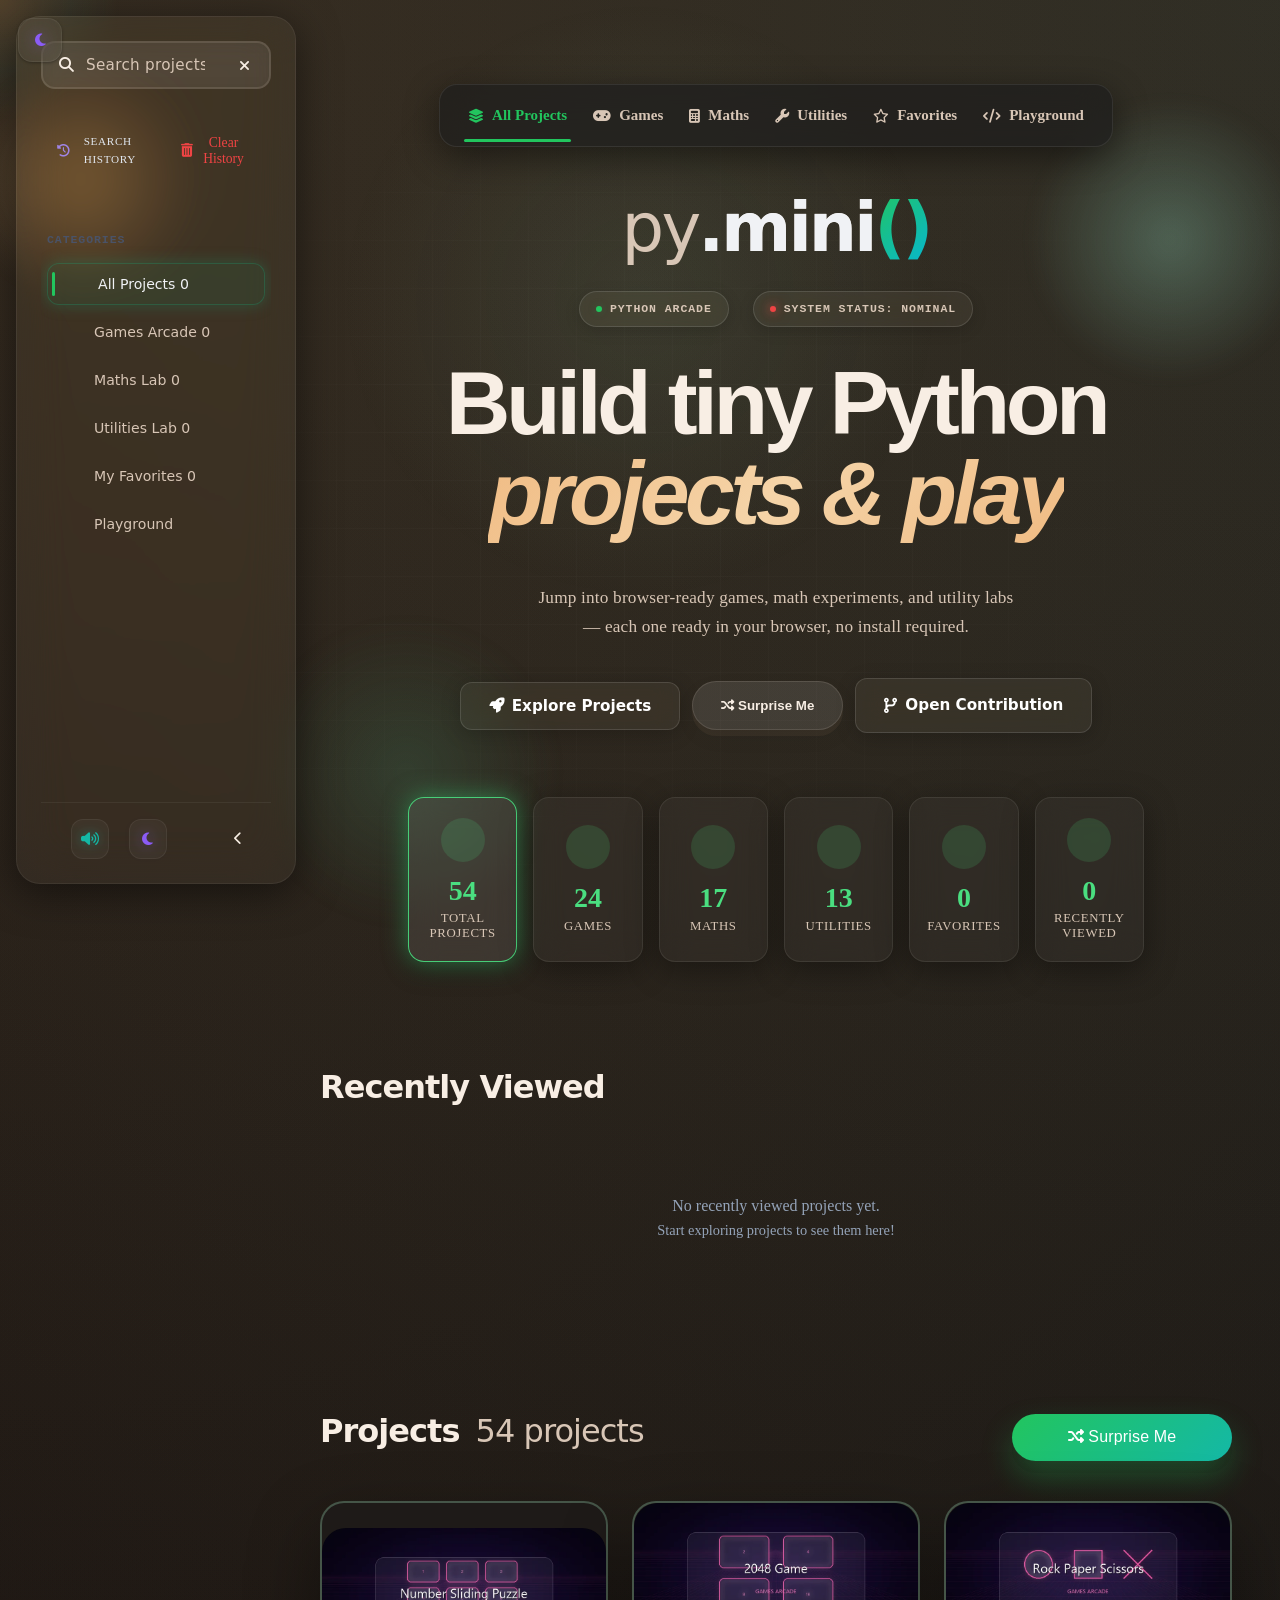
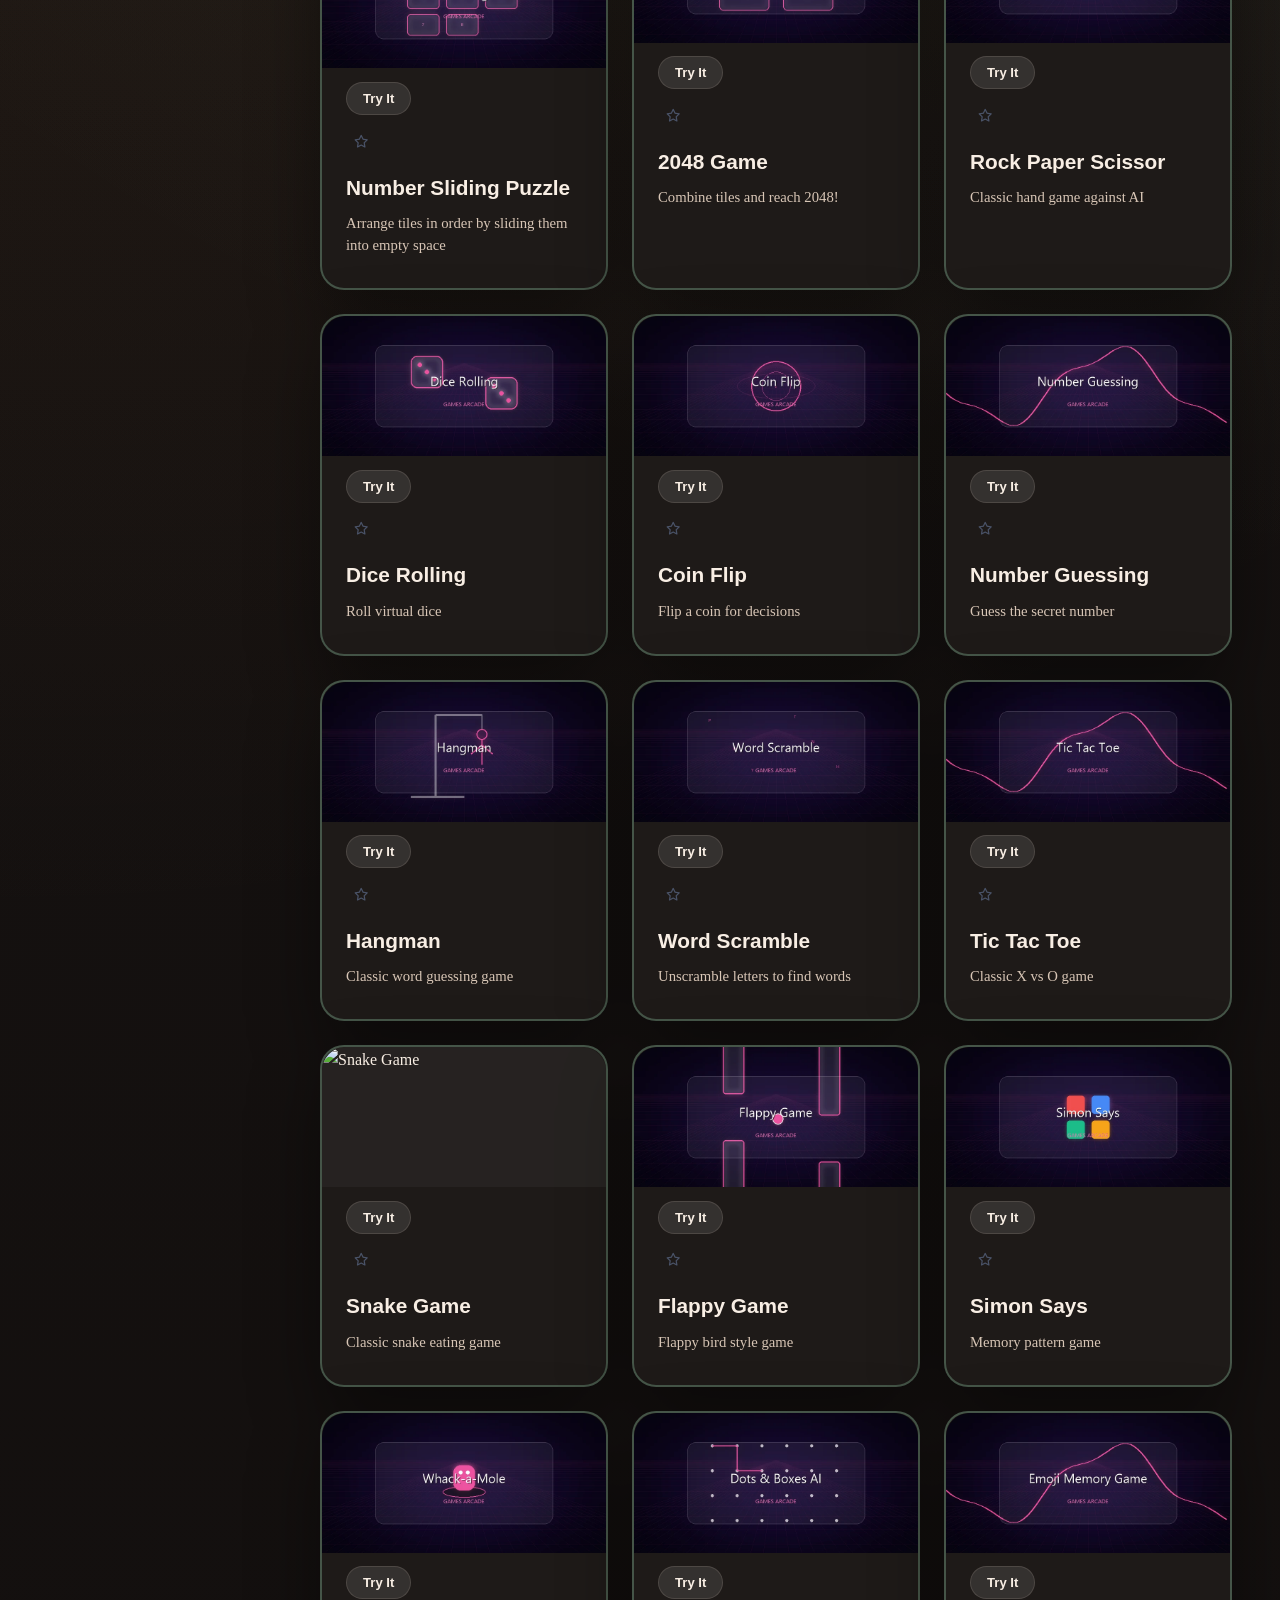
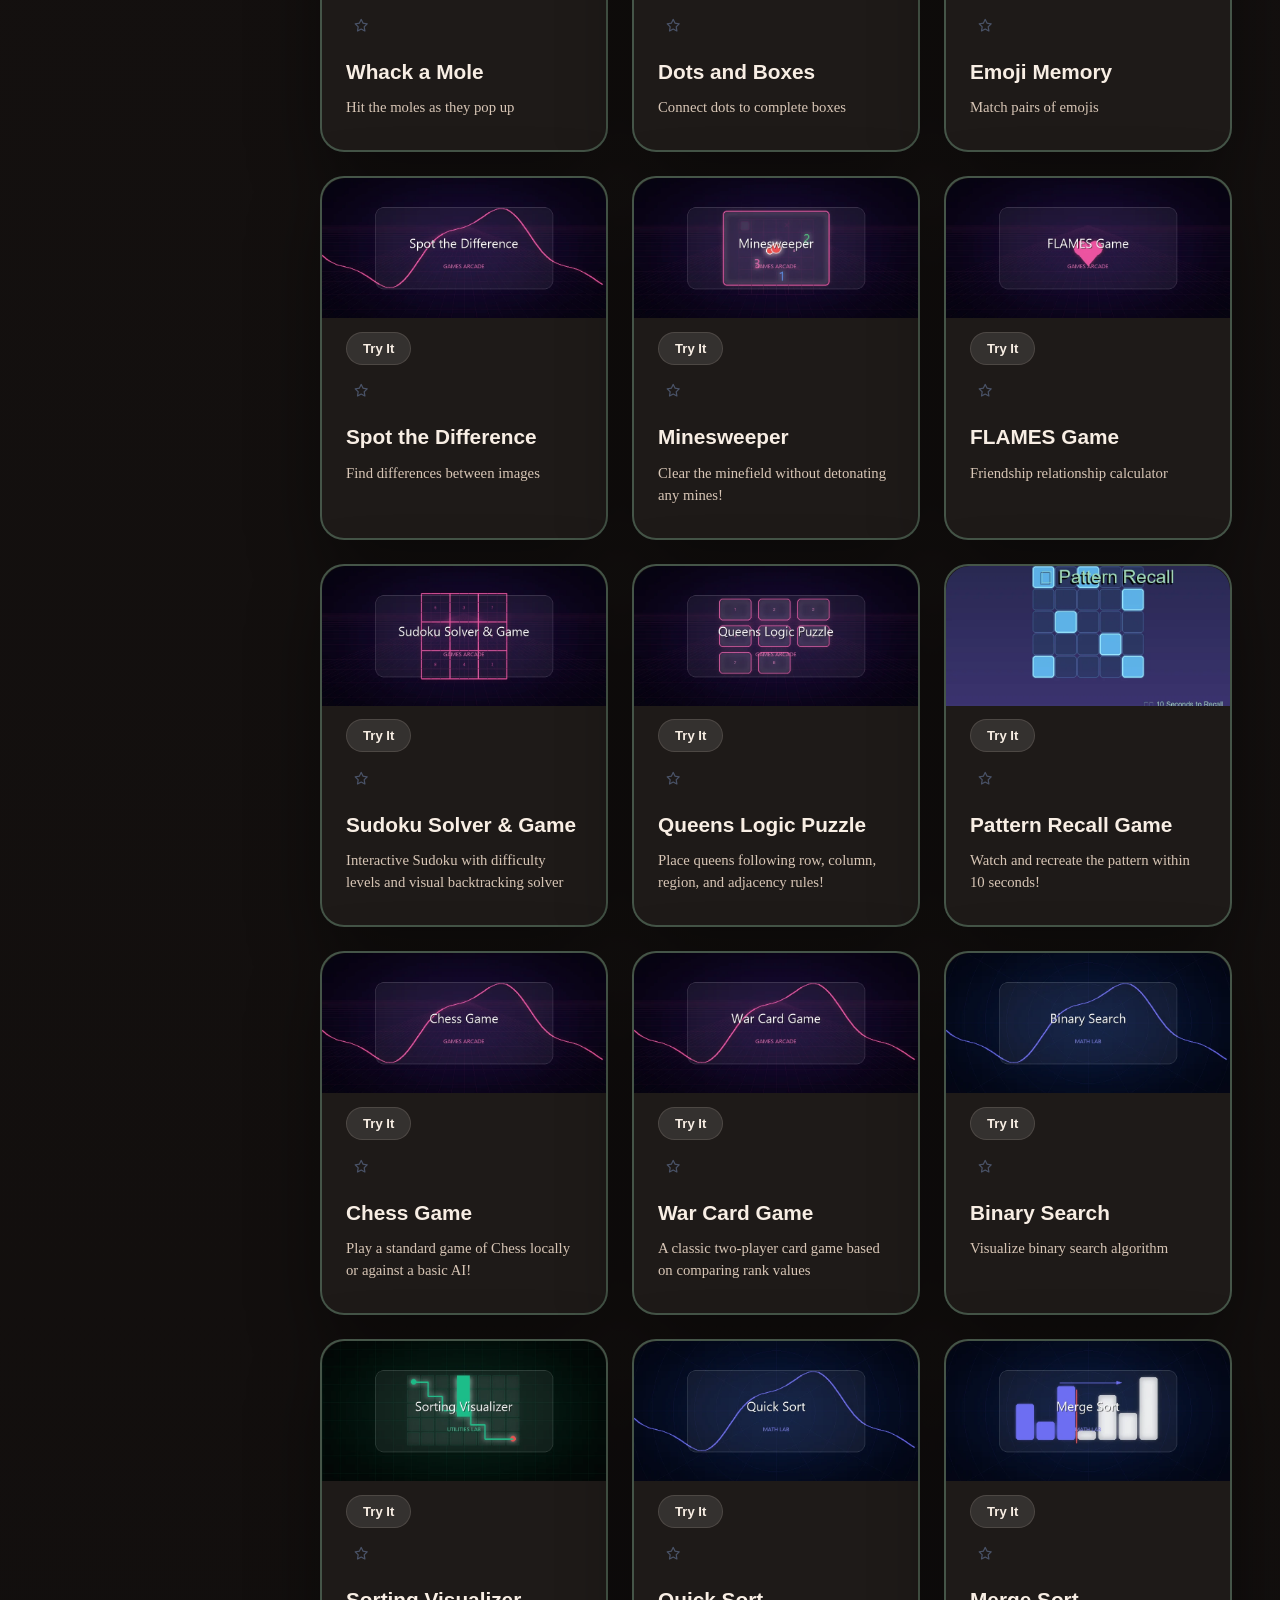
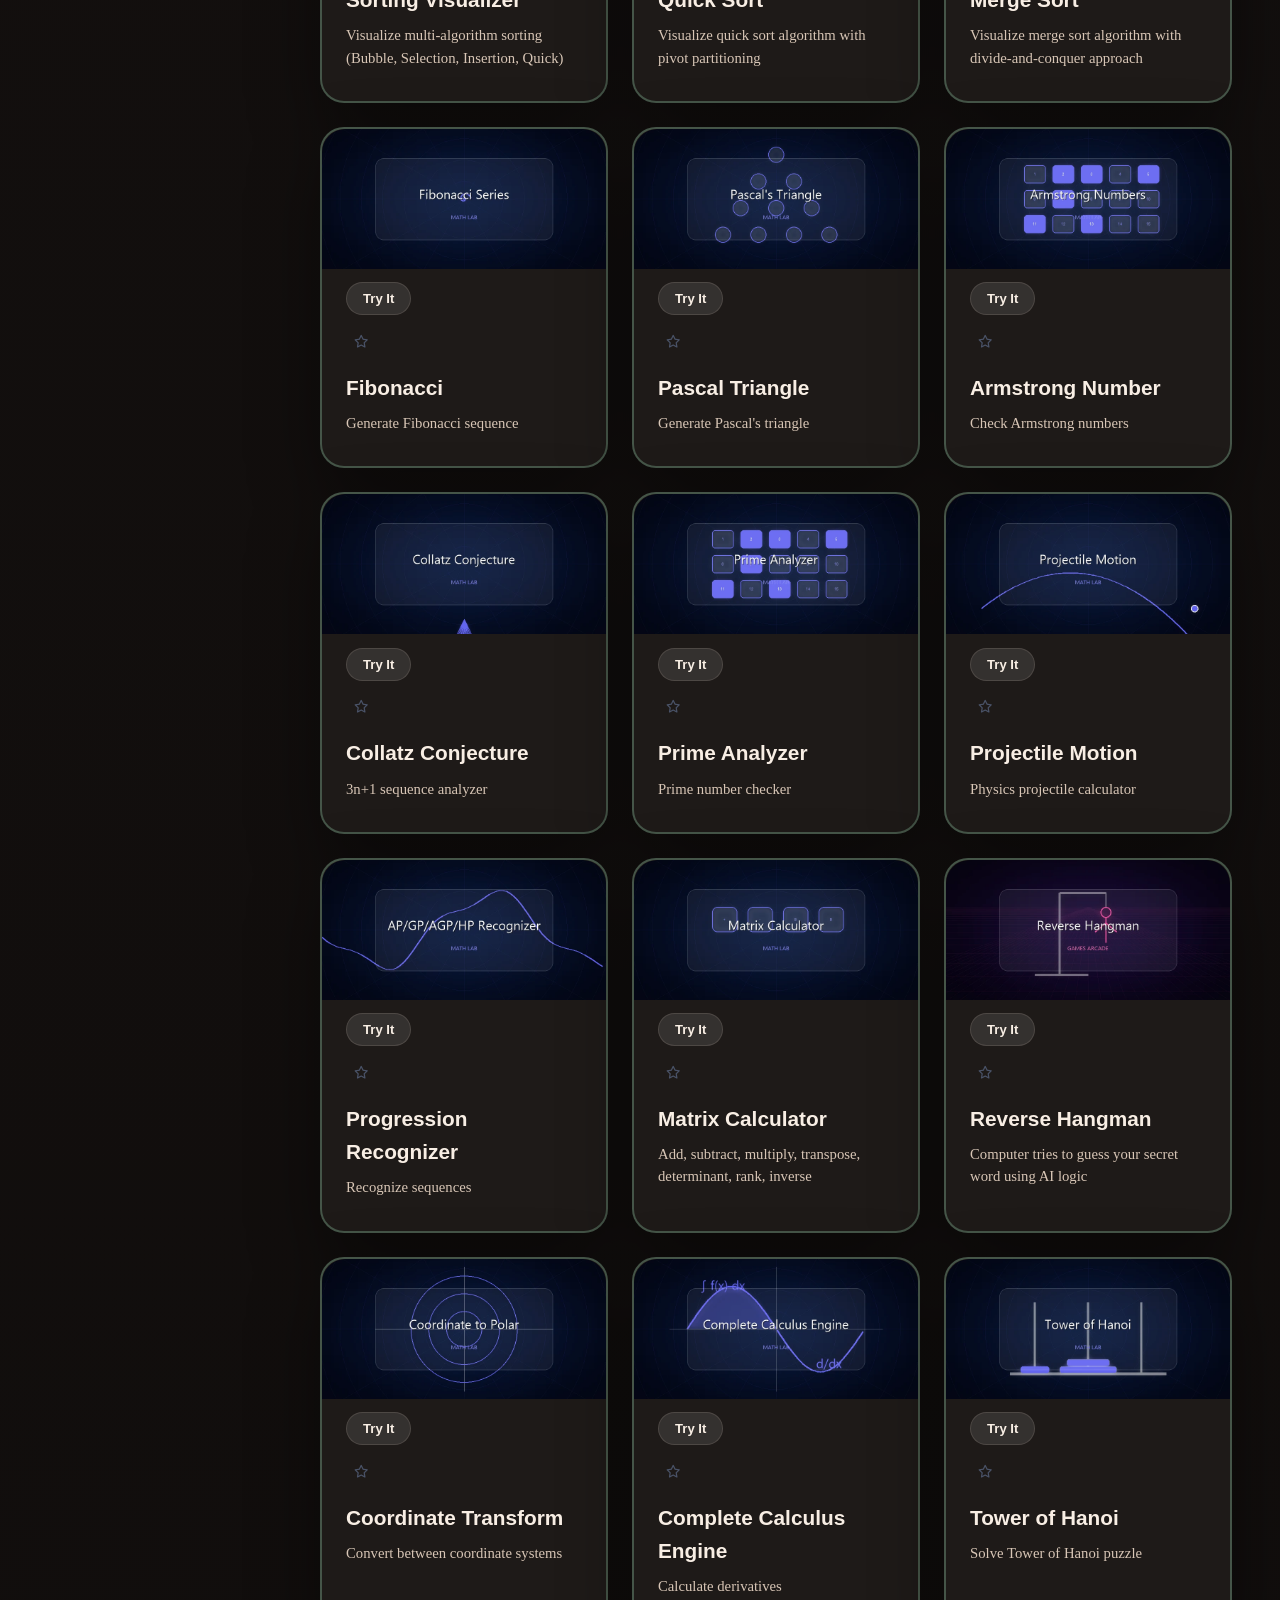
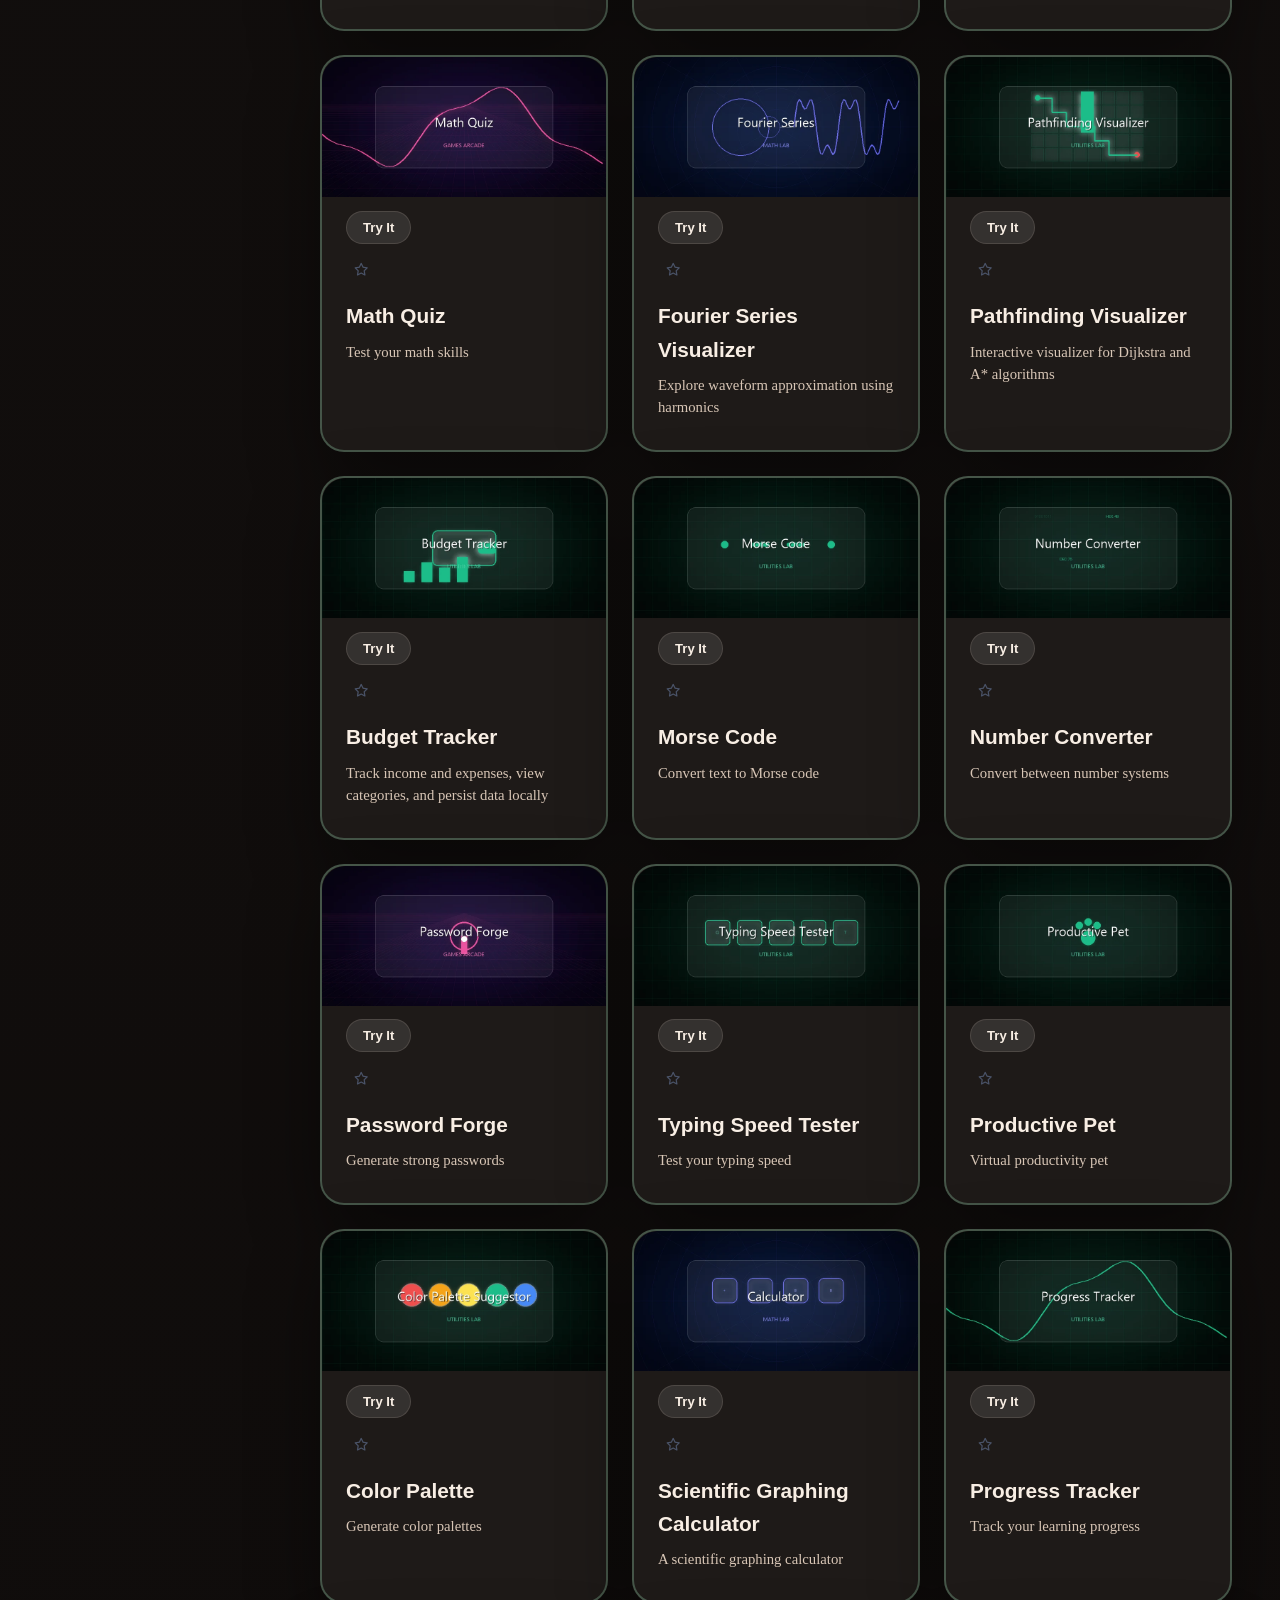
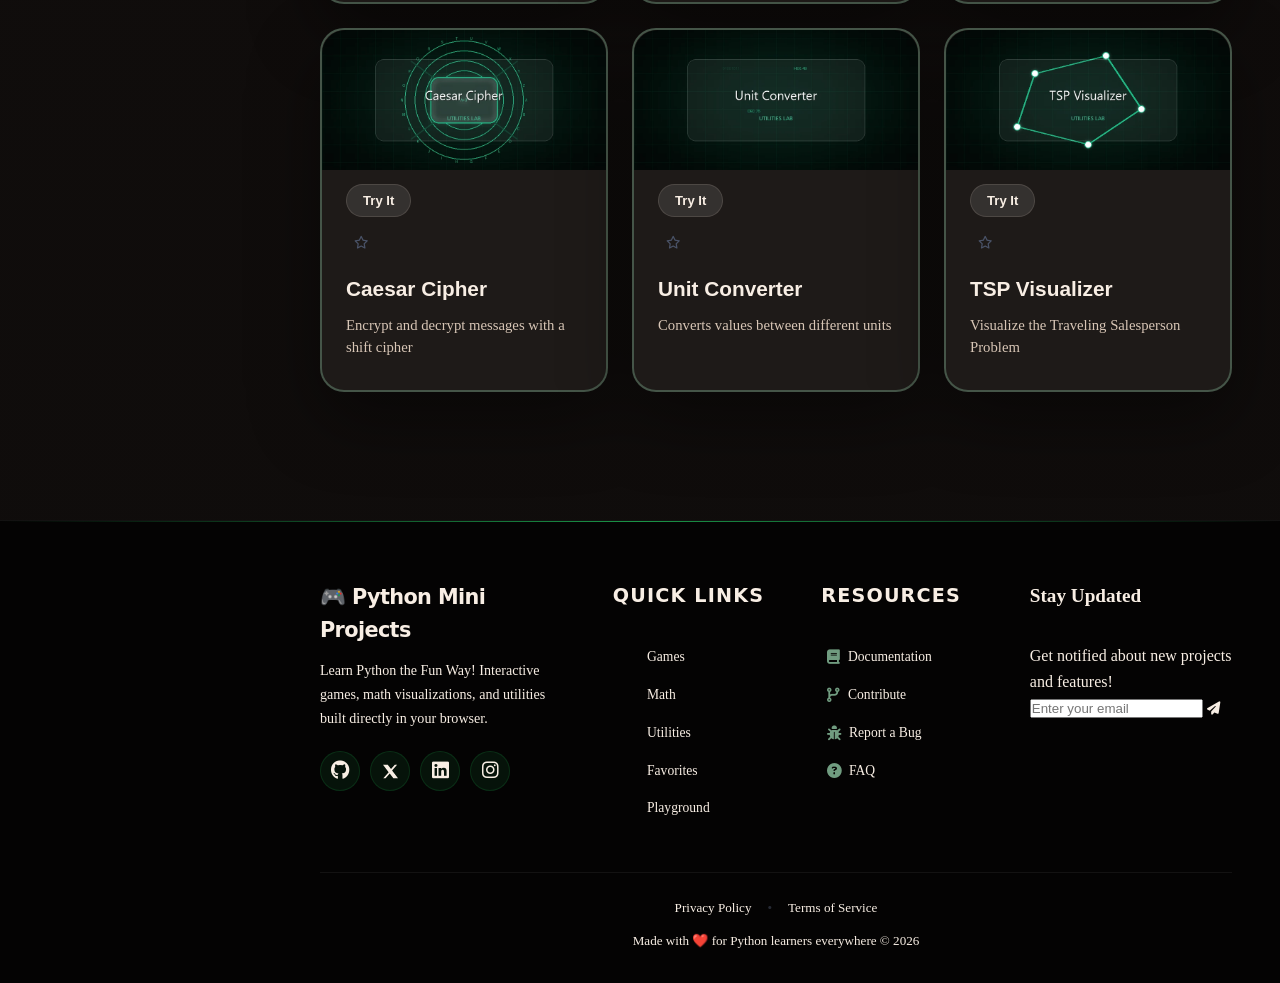
==== commit ea7d9ce2: "feat(playground): support keyboard shortcuts Ctrl+Enter to run and Ctrl+Shift+L to clear (#1716)" ====
--- a/web-app/index.html
+++ b/web-app/index.html
@@ -382,6 +382,7 @@
           </p>
           <p class="playground-hint">
             <kbd>Ctrl</kbd>+<kbd>Enter</kbd> runs code &nbsp;·&nbsp;
+            <kbd>Ctrl</kbd>+<kbd>Shift</kbd>+<kbd>L</kbd> clears console &nbsp;·&nbsp;
             <kbd>Tab</kbd> inserts 4 spaces
           </p>
         </div>
@@ -615,590 +616,841 @@
   <script defer src="js/projects/number-sliding-puzzle.js"></script>
   <script defer src="js/projects/budget-tracker.js"></script>
   <script defer src="js/projects/minesweeper.js"></script>
+  <!-- FIX: Project Modal Loading - DIRECT OVERRIDE -->
+<script>
+(function() {
+  console.log('🔧 Applying DIRECT project modal fix...');
+  
+  // Wait for project.js to be fully loaded
+  function waitForProjectJS() {
+    if (typeof getProjectHTML === 'function' && typeof initializeProject === 'function') {
+      console.log('✅ project.js loaded, applying fix...');
+      applyFix();
+    } else {
+      console.log('⏳ Waiting for project.js...');
+      setTimeout(waitForProjectJS, 200);
+    }
+  }
+  
+  function applyFix() {
+    // Store original if exists
+    const originalOpen = window.openProjectSafe;
+    
+    // Override openProjectSafe
+    window.openProjectSafe = function(projectName, element) {
+      console.log(`📂 Opening project: ${projectName}`);
+      
+      const modal = document.getElementById('projectModal');
+      const modalBody = document.getElementById('modalBody');
+      
+      if (!modal || !modalBody) {
+        console.error('❌ Modal elements not found');
+        return;
+      }
+      
+      // Show loading
+      modalBody.innerHTML = `
+        <div style="text-align:center;padding:60px 20px;">
+          <div style="font-size:3rem;margin-bottom:20px;">⏳</div>
+          <h3 style="color:#e2e8f0;">Loading ${projectName.replace(/-/g, ' ')}...</h3>
+          <div style="margin:20px auto;width:40px;height:40px;border:4px solid #1e293b;border-top-color:#a78bfa;border-radius:50%;animation:spin 0.8s linear infinite;"></div>
+        </div>
+      `;
+      modal.style.display = 'flex';
+      
+      // Add to recently viewed
+      let recentlyViewed = JSON.parse(localStorage.getItem('recentlyViewed') || '[]');
+      recentlyViewed = recentlyViewed.filter(name => name !== projectName);
+      recentlyViewed.unshift(projectName);
+      if (recentlyViewed.length > 10) recentlyViewed.pop();
+      localStorage.setItem('recentlyViewed', JSON.stringify(recentlyViewed));
+      
+      // Update counter
+      setTimeout(() => {
+        if (window.updateRecentlyViewedCounter) {
+          window.updateRecentlyViewedCounter();
+        }
+      }, 100);
+      
+      // Load the project - USE THE CORRECT FUNCTIONS FROM project.js
+      setTimeout(() => {
+        try {
+          console.log(`🔄 Calling getProjectHTML for: ${projectName}`);
+          
+          // Get HTML from project.js
+          let htmlContent = getProjectHTML(projectName);
+          
+          if (htmlContent && !htmlContent.includes('error-state')) {
+            modalBody.innerHTML = htmlContent;
+            console.log(`✅ HTML loaded for: ${projectName}`);
+            
+            // Initialize the project using project.js
+            setTimeout(() => {
+              console.log(`🔄 Initializing: ${projectName}`);
+              initializeProject(projectName);
+            }, 100);
+          } else {
+            // Fallback: Try to find render function
+            const renderFn = 'render' + projectName.split('-').map(w => w.charAt(0).toUpperCase() + w.slice(1)).join('');
+            if (typeof window[renderFn] === 'function') {
+              modalBody.innerHTML = window[renderFn]();
+              console.log(`✅ Used fallback render function: ${renderFn}`);
+            } else {
+              throw new Error(`No render function found for ${projectName}`);
+            }
+          }
+        } catch (error) {
+          console.error(`❌ Error loading ${projectName}:`, error);
+          modalBody.innerHTML = `
+            <div style="text-align:center;padding:60px 20px;">
+              <div style="font-size:3rem;margin-bottom:20px;">🚀</div>
+              <h2 style="color:#e2e8f0;">${projectName.replace(/-/g, ' ').toUpperCase()}</h2>
+              <p style="color:#94a3b8;margin:10px 0 20px;">This project is coming soon!</p>
+              <button onclick="document.getElementById('projectModal').style.display='none'" 
+                      style="background:#a78bfa;color:white;border:none;padding:12px 32px;border-radius:50px;cursor:pointer;font-size:1rem;">
+                Close
+              </button>
+            </div>
+          `;
+        }
+      }, 300);
+    };
+    
+    console.log('✅ openProjectSafe overridden successfully!');
+  }
+  
+  // Start waiting for project.js
+  waitForProjectJS();
+})();
+</script>
   <script>
     window.addEventListener('DOMContentLoaded', () => {
       if (typeof lucide !== 'undefined') lucide.createIcons();
     });
   </script>
 
-  <!-- PROJECT LOADER - WITH FAVORITE BUTTONS -->
-  <script>
-    (function () {
-      const projectsGrid = document.getElementById("projectsGrid");
-      if (!projectsGrid) return;
-      // ALL projects from your js/projects/ folder
-      const projectsData = [
-        // GAMES (20+)
-        {
-  project: "number-sliding-puzzle",
-  title: "Number Sliding Puzzle",
-  category: "games",
-  difficulty: "Intermediate",
-  desc: "Arrange tiles in order by sliding them into empty space",
-  tags: "game,puzzle,sliding,numbers",
-},
-        {
-          project: "2048-game",
-          title: "2048 Game",
-          category: "games",
-          desc: "Combine tiles and reach 2048!",
-          tags: "game,puzzle,2048",
-        },
-        {
-          project: "rock-paper-scissor",
-          title: "Rock Paper Scissor",
-          category: "games",
-          desc: "Classic hand game against AI",
-          tags: "game,rock,paper",
-        },
-        {
-          project: "dice-rolling",
-          title: "Dice Rolling",
-          category: "games",
-          desc: "Roll virtual dice",
-          tags: "game,dice",
-        },
-        {
-          project: "coin-flip",
-          title: "Coin Flip",
-          category: "games",
-          desc: "Flip a coin for decisions",
-          tags: "game,coin",
-        },
-        {
-          project: "number-guessing",
-          title: "Number Guessing",
-          category: "games",
-          desc: "Guess the secret number",
-          tags: "game,numbers",
-        },
-        {
-          project: "hangman",
-          title: "Hangman",
-          category: "games",
-          desc: "Classic word guessing game",
-          tags: "game,words",
-        },
-        {
-          project: "word-scramble",
-          title: "Word Scramble",
-          category: "games",
-          desc: "Unscramble letters to find words",
-          tags: "game,words",
-        },
-        {
-          project: "tic-tac-toe",
-          title: "Tic Tac Toe",
-          category: "games",
-          desc: "Classic X vs O game",
-          tags: "game,strategy",
-        },
-        {
-          project: "snake-game",
-          title: "Snake Game",
-          category: "games",
-          desc: "Classic snake eating game",
-          tags: "game,arcade",
-        },
-        {
-          project: "flappy-game",
-          title: "Flappy Game",
-          category: "games",
-          desc: "Flappy bird style game",
-          tags: "game,arcade",
-        },
-        {
-          project: "simon-says",
-          title: "Simon Says",
-          category: "games",
-          desc: "Memory pattern game",
-          tags: "game,memory",
-        },
-        {
-          project: "whack-a-mole",
-          title: "Whack a Mole",
-          category: "games",
-          desc: "Hit the moles as they pop up",
-          tags: "game,arcade",
-        },
-        {
-          project: "dots-boxes",
-          title: "Dots and Boxes",
-          category: "games",
-          desc: "Connect dots to complete boxes",
-          tags: "game,strategy",
-        },
-        {
-          project: "emoji-memory-game",
-          title: "Emoji Memory",
-          category: "games",
-          desc: "Match pairs of emojis",
-          tags: "game,memory",
-        },
-        {
-          project: "spot-the-difference",
-          title: "Spot the Difference",
-          category: "games",
-          desc: "Find differences between images",
-          tags: "game,puzzle",
-        },
-        {
-          project: "minesweeper",
-          title: "Minesweeper",
-          category: "games",
-          desc: "Clear the minefield without detonating any mines!",
-          tags: "game,puzzle,logic,minesweeper",
-        },
-        {
-          project: "flames",
-          title: "FLAMES Game",
-          category: "games",
-          desc: "Friendship relationship calculator",
-          tags: "game,relationship",
-        },
-        {
-          project: "sudoku-game",
-          title: "Sudoku Solver & Game",
-          category: "games",
-          desc: "Interactive Sudoku with difficulty levels and visual backtracking solver",
-          tags: "game,puzzle,backtracking,solver",
-        },
-        {
-          project: "queens-logic-puzzle",
-          title: "Queens Logic Puzzle",
-          category: "games",
-          desc: "Place queens following row, column, region, and adjacency rules!",
-          tags: "game,puzzle,logic,queens,strategy",
-        },
-        {
-          project: "pattern-recall-game",
-          title: "Pattern Recall Game",
-          category: "games",
-          desc: "Watch and recreate the pattern within 10 seconds!",
-          tags: "game,memory,pattern,recall,puzzle",
-        },
-        {
-          project: "chess",
-          title: "Chess Game",
-          category: "games",
-          desc: "Play a standard game of Chess locally or against a basic AI!",
-          tags: "chess, strategy, board game, 2 player, ai, minimax",
-        },
-        {
-          project: "war-card-game",
-          title: "War Card Game",
-          category: "games",
-          desc: "A classic two-player card game based on comparing rank values",
-          tags: "game,cards,multiplayer,war",
-        },
-
-        // MATH (15+)
-        {
-          project: "binary-search",
-          title: "Binary Search",
-          category: "math",
-          desc: "Visualize binary search algorithm",
-          tags: "math,algorithm",
-        },
-        {
-          project: "sorting-visualizer",
-          title: "Sorting Visualizer",
-          category: "math",
-          desc: "Visualize multi-algorithm sorting (Bubble, Selection, Insertion, Quick)",
-          tags: "math,algorithm,sorting",
-        },
-        {
-          project: "quick-sort",
-          title: "Quick Sort",
-          category: "math",
-          desc: "Visualize quick sort algorithm with pivot partitioning",
-          tags: "math,algorithm",
-        },
-        {
-          project: "merge-sort",
-          title: "Merge Sort",
-          category: "math",
-          desc: "Visualize merge sort algorithm with divide-and-conquer approach",
-          tags: "math,algorithm",
-        },
-        {
-          project: "fibonacci",
-          title: "Fibonacci",
-          category: "math",
-          desc: "Generate Fibonacci sequence",
-          tags: "math,numbers",
-        },
-        {
-          project: "pascal-triangle",
-          title: "Pascal Triangle",
-          category: "math",
-          desc: "Generate Pascal's triangle",
-          tags: "math,numbers",
-        },
-        {
-          project: "armstrong",
-          title: "Armstrong Number",
-          category: "math",
-          desc: "Check Armstrong numbers",
-          tags: "math,numbers",
-        },
-        {
-          project: "collatz",
-          title: "Collatz Conjecture",
-          category: "math",
-          desc: "3n+1 sequence analyzer",
-          tags: "math,numbers",
-        },
-        {
-          project: "prime-analyzer",
-          title: "Prime Analyzer",
-          category: "math",
-          desc: "Prime number checker",
-          tags: "math,numbers",
-        },
-        {
-          project: "projectile-motion",
-          title: "Projectile Motion",
-          category: "math",
-          desc: "Physics projectile calculator",
-          tags: "math,physics",
-        },
-        {
-          project: "progression-recognizer",
-          title: "Progression Recognizer",
-          category: "math",
-          desc: "Recognize sequences",
-          tags: "math,sequences",
-        },
-        {
-          project: "matrix-calculator",
-          title: "Matrix Calculator",
-          category: "math",
-          desc: "Add, subtract, multiply, transpose, determinant, rank, inverse",
-          tags: "math,matrix,algebra,calculator",
-        },
-        {
-          project: "reverse-hangman",
-          title: "Reverse Hangman",
-          category: "games",
-          desc: "Computer tries to guess your secret word using AI logic",
-          tags: "game,hangman,ai,word,guessing",
-        },
-        {
-          project: "coordinate-polar-transform",
-          title: "Coordinate Transform",
-          category: "math",
-          desc: "Convert between coordinate systems",
-          tags: "math,coordinates",
-        },
-        {
-          project: "complete-calculus-engine",
-          title: "Complete Calculus Engine",
-          category: "math",
-          desc: "Calculate derivatives",
-          tags: "math,calculus",
-        },
-        {
-          project: "tower-of-hanoi",
-          title: "Tower of Hanoi",
-          category: "utilities",
-          desc: "Solve Tower of Hanoi puzzle",
-          tags: "utility,puzzle",
-        },
-        {
-          project: "math-quiz",
-          title: "Math Quiz",
-          category: "math",
-          desc: "Test your math skills",
-          tags: "math,quiz",
-        },
-        {
-          project: "fourier-series",
-          title: "Fourier Series Visualizer",
-          category: "math",
-          desc: "Explore waveform approximation using harmonics",
-          tags: "math,fourier,wave,harmonics",
-        },
-
-        // UTILITIES (10+)
-        {
-          project: "pathfinding-visualizer",
-          title: "Pathfinding Visualizer",
-          category: "utilities",
-          desc: "Interactive visualizer for Dijkstra and A* algorithms",
-          tags: "utility,algorithm,visualizer,pathfinding"
-        },
-        {
-          project: "budget-tracker",
-          title: "Budget Tracker",
-          category: "utilities",
-          desc: "Track income and expenses, view categories, and persist data locally",
-          tags: "utility,finance,tracker,money"
-        },
-        {
-          project: "morse-code",
-          title: "Morse Code",
-          category: "utilities",
-          desc: "Convert text to Morse code",
-          tags: "utility,converter",
-        },
-        {
-          project: "number-converter",
-          title: "Number Converter",
-          category: "utilities",
-          desc: "Convert between number systems",
-          tags: "utility,converter",
-        },
-        {
-          project: "password-forge",
-          title: "Password Forge",
-          category: "utilities",
-          desc: "Generate strong passwords",
-          tags: "utility,security",
-        },
-        {
-          project: "typing-speed-tester",
-          title: "Typing Speed Tester",
-          category: "utilities",
-          desc: "Test your typing speed",
-          tags: "utility,typing",
-        },
-        {
-          project: "productive-pet",
-          title: "Productive Pet",
-          category: "utilities",
-          desc: "Virtual productivity pet",
-          tags: "utility,pet",
-        },
-        {
-          project: "color-palette",
-          title: "Color Palette",
-          category: "utilities",
-          desc: "Generate color palettes",
-          tags: "utility,design",
-        },
-        {
-          project: "calculator",
-          title: "Scientific Graphing Calculator",
-          category: "math",
-          desc: "A scientific graphing calculator",
-          tags: "math,calculator",
-        },
-        {
-          project: "progress-tracker",
-          title: "Progress Tracker",
-          category: "utilities",
-          desc: "Track your learning progress",
-          tags: "utility,tracker",
-        },
-        {
-          project: "caesar-cipher",
-          title: "Caesar Cipher",
-          category: "utilities",
-          desc: "Encrypt and decrypt messages with a shift cipher",
-          tags: "utility,cipher,encryption,decryption",
-        },
-        {
-          project: "unit-converter",
-          title: "Unit Converter",
-          category: "utilities",
-          desc: "Converts values between different units",
-          tags: "utility,tool",
-        },
-        {
-          project: "tsp-visualizer",
-          title: "TSP Visualizer",
-          category: "utilities",
-          desc: "Visualize the Traveling Salesperson Problem",
-          tags: "utility,algorithm,visualizer,tsp",
-        },
-      ];
-
-      projectsGrid.innerHTML = "";
-
-      // Get favorites from localStorage
-      let favorites = JSON.parse(localStorage.getItem("favorites") || "[]");
-
-      // Function to save favorites
-      function saveFavorites() {
-        localStorage.setItem("favorites", JSON.stringify(favorites));
-      }
-
-      projectsData.forEach((proj) => {
-        const card = document.createElement("div");
-        card.className = "project-card";
-        card.setAttribute("data-category", proj.category);
-        card.setAttribute("data-project", proj.project);
-        card.setAttribute("data-tags", proj.tags);
-
-        const isFavorite = favorites.includes(proj.project);
-        const starClass = isFavorite ? "fas fa-star" : "far fa-star";
-
-        card.innerHTML = `
-    ${proj.difficulty ? `
-    <div class="difficulty-badge ${proj.difficulty.toLowerCase()}">
-        ${proj.difficulty}
-    </div>
-    ` : ''}
-
-    <img class="card-banner"
-         src="assets/banners/${proj.project}.webp?v=2"
-         alt="${proj.title}"
-         loading="lazy">
-
-  <div class="card-actions">
-
-    <button class="btn-play" data-project="${proj.project}">Try It</button>
-
-  </div>
+  <!-- PROJECT LOADER - WITH FAVORITE BUTTONS & FIXED MODAL -->
+<script>
+  (function () {
+    const projectsGrid = document.getElementById("projectsGrid");
+    if (!projectsGrid) return;
+    
+    // ALL projects from your js/projects/ folder
+    const projectsData = [
+      // GAMES (20+)
+      {
+        project: "number-sliding-puzzle",
+        title: "Number Sliding Puzzle",
+        category: "games",
+        difficulty: "Intermediate",
+        desc: "Arrange tiles in order by sliding them into empty space",
+        tags: "game,puzzle,sliding,numbers",
+      },
+      {
+        project: "2048-game",
+        title: "2048 Game",
+        category: "games",
+        desc: "Combine tiles and reach 2048!",
+        tags: "game,puzzle,2048",
+      },
+      {
+        project: "rock-paper-scissor",
+        title: "Rock Paper Scissor",
+        category: "games",
+        desc: "Classic hand game against AI",
+        tags: "game,rock,paper",
+      },
+      {
+        project: "dice-rolling",
+        title: "Dice Rolling",
+        category: "games",
+        desc: "Roll virtual dice",
+        tags: "game,dice",
+      },
+      {
+        project: "coin-flip",
+        title: "Coin Flip",
+        category: "games",
+        desc: "Flip a coin for decisions",
+        tags: "game,coin",
+      },
+      {
+        project: "number-guessing",
+        title: "Number Guessing",
+        category: "games",
+        desc: "Guess the secret number",
+        tags: "game,numbers",
+      },
+      {
+        project: "hangman",
+        title: "Hangman",
+        category: "games",
+        desc: "Classic word guessing game",
+        tags: "game,words",
+      },
+      {
+        project: "word-scramble",
+        title: "Word Scramble",
+        category: "games",
+        desc: "Unscramble letters to find words",
+        tags: "game,words",
+      },
+      {
+        project: "tic-tac-toe",
+        title: "Tic Tac Toe",
+        category: "games",
+        desc: "Classic X vs O game",
+        tags: "game,strategy",
+      },
+      {
+        project: "snake-game",
+        title: "Snake Game",
+        category: "games",
+        desc: "Classic snake eating game",
+        tags: "game,arcade",
+      },
+      {
+        project: "flappy-game",
+        title: "Flappy Game",
+        category: "games",
+        desc: "Flappy bird style game",
+        tags: "game,arcade",
+      },
+      {
+        project: "simon-says",
+        title: "Simon Says",
+        category: "games",
+        desc: "Memory pattern game",
+        tags: "game,memory",
+      },
+      {
+        project: "whack-a-mole",
+        title: "Whack a Mole",
+        category: "games",
+        desc: "Hit the moles as they pop up",
+        tags: "game,arcade",
+      },
+      {
+        project: "dots-boxes",
+        title: "Dots and Boxes",
+        category: "games",
+        desc: "Connect dots to complete boxes",
+        tags: "game,strategy",
+      },
+      {
+        project: "emoji-memory-game",
+        title: "Emoji Memory",
+        category: "games",
+        desc: "Match pairs of emojis",
+        tags: "game,memory",
+      },
+      {
+        project: "spot-the-difference",
+        title: "Spot the Difference",
+        category: "games",
+        desc: "Find differences between images",
+        tags: "game,puzzle",
+      },
+      {
+        project: "minesweeper",
+        title: "Minesweeper",
+        category: "games",
+        desc: "Clear the minefield without detonating any mines!",
+        tags: "game,puzzle,logic,minesweeper",
+      },
+      {
+        project: "flames",
+        title: "FLAMES Game",
+        category: "games",
+        desc: "Friendship relationship calculator",
+        tags: "game,relationship",
+      },
+      {
+        project: "sudoku-game",
+        title: "Sudoku Solver & Game",
+        category: "games",
+        desc: "Interactive Sudoku with difficulty levels and visual backtracking solver",
+        tags: "game,puzzle,backtracking,solver",
+      },
+      {
+        project: "queens-logic-puzzle",
+        title: "Queens Logic Puzzle",
+        category: "games",
+        desc: "Place queens following row, column, region, and adjacency rules!",
+        tags: "game,puzzle,logic,queens,strategy",
+      },
+      {
+        project: "pattern-recall-game",
+        title: "Pattern Recall Game",
+        category: "games",
+        desc: "Watch and recreate the pattern within 10 seconds!",
+        tags: "game,memory,pattern,recall,puzzle",
+      },
+      {
+        project: "chess",
+        title: "Chess Game",
+        category: "games",
+        desc: "Play a standard game of Chess locally or against a basic AI!",
+        tags: "chess, strategy, board game, 2 player, ai, minimax",
+      },
+      {
+        project: "war-card-game",
+        title: "War Card Game",
+        category: "games",
+        desc: "A classic two-player card game based on comparing rank values",
+        tags: "game,cards,multiplayer,war",
+      },
+
+      // MATH (15+)
+      {
+        project: "binary-search",
+        title: "Binary Search",
+        category: "math",
+        desc: "Visualize binary search algorithm",
+        tags: "math,algorithm",
+      },
+      {
+        project: "sorting-visualizer",
+        title: "Sorting Visualizer",
+        category: "math",
+        desc: "Visualize multi-algorithm sorting (Bubble, Selection, Insertion, Quick)",
+        tags: "math,algorithm,sorting",
+      },
+      {
+        project: "quick-sort",
+        title: "Quick Sort",
+        category: "math",
+        desc: "Visualize quick sort algorithm with pivot partitioning",
+        tags: "math,algorithm",
+      },
+      {
+        project: "merge-sort",
+        title: "Merge Sort",
+        category: "math",
+        desc: "Visualize merge sort algorithm with divide-and-conquer approach",
+        tags: "math,algorithm",
+      },
+      {
+        project: "fibonacci",
+        title: "Fibonacci",
+        category: "math",
+        desc: "Generate Fibonacci sequence",
+        tags: "math,numbers",
+      },
+      {
+        project: "pascal-triangle",
+        title: "Pascal Triangle",
+        category: "math",
+        desc: "Generate Pascal's triangle",
+        tags: "math,numbers",
+      },
+      {
+        project: "armstrong",
+        title: "Armstrong Number",
+        category: "math",
+        desc: "Check Armstrong numbers",
+        tags: "math,numbers",
+      },
+      {
+        project: "collatz",
+        title: "Collatz Conjecture",
+        category: "math",
+        desc: "3n+1 sequence analyzer",
+        tags: "math,numbers",
+      },
+      {
+        project: "prime-analyzer",
+        title: "Prime Analyzer",
+        category: "math",
+        desc: "Prime number checker",
+        tags: "math,numbers",
+      },
+      {
+        project: "projectile-motion",
+        title: "Projectile Motion",
+        category: "math",
+        desc: "Physics projectile calculator",
+        tags: "math,physics",
+      },
+      {
+        project: "progression-recognizer",
+        title: "Progression Recognizer",
+        category: "math",
+        desc: "Recognize sequences",
+        tags: "math,sequences",
+      },
+      {
+        project: "matrix-calculator",
+        title: "Matrix Calculator",
+        category: "math",
+        desc: "Add, subtract, multiply, transpose, determinant, rank, inverse",
+        tags: "math,matrix,algebra,calculator",
+      },
+      {
+        project: "reverse-hangman",
+        title: "Reverse Hangman",
+        category: "games",
+        desc: "Computer tries to guess your secret word using AI logic",
+        tags: "game,hangman,ai,word,guessing",
+      },
+      {
+        project: "coordinate-polar-transform",
+        title: "Coordinate Transform",
+        category: "math",
+        desc: "Convert between coordinate systems",
+        tags: "math,coordinates",
+      },
+      {
+        project: "complete-calculus-engine",
+        title: "Complete Calculus Engine",
+        category: "math",
+        desc: "Calculate derivatives",
+        tags: "math,calculus",
+      },
+      {
+        project: "tower-of-hanoi",
+        title: "Tower of Hanoi",
+        category: "utilities",
+        desc: "Solve Tower of Hanoi puzzle",
+        tags: "utility,puzzle",
+      },
+      {
+        project: "math-quiz",
+        title: "Math Quiz",
+        category: "math",
+        desc: "Test your math skills",
+        tags: "math,quiz",
+      },
+      {
+        project: "fourier-series",
+        title: "Fourier Series Visualizer",
+        category: "math",
+        desc: "Explore waveform approximation using harmonics",
+        tags: "math,fourier,wave,harmonics",
+      },
+
+      // UTILITIES (10+)
+      {
+        project: "pathfinding-visualizer",
+        title: "Pathfinding Visualizer",
+        category: "utilities",
+        desc: "Interactive visualizer for Dijkstra and A* algorithms",
+        tags: "utility,algorithm,visualizer,pathfinding"
+      },
+      {
+        project: "budget-tracker",
+        title: "Budget Tracker",
+        category: "utilities",
+        desc: "Track income and expenses, view categories, and persist data locally",
+        tags: "utility,finance,tracker,money"
+      },
+      {
+        project: "morse-code",
+        title: "Morse Code",
+        category: "utilities",
+        desc: "Convert text to Morse code",
+        tags: "utility,converter",
+      },
+      {
+        project: "number-converter",
+        title: "Number Converter",
+        category: "utilities",
+        desc: "Convert between number systems",
+        tags: "utility,converter",
+      },
+      {
+        project: "password-forge",
+        title: "Password Forge",
+        category: "utilities",
+        desc: "Generate strong passwords",
+        tags: "utility,security",
+      },
+      {
+        project: "typing-speed-tester",
+        title: "Typing Speed Tester",
+        category: "utilities",
+        desc: "Test your typing speed",
+        tags: "utility,typing",
+      },
+      {
+        project: "productive-pet",
+        title: "Productive Pet",
+        category: "utilities",
+        desc: "Virtual productivity pet",
+        tags: "utility,pet",
+      },
+      {
+        project: "color-palette",
+        title: "Color Palette",
+        category: "utilities",
+        desc: "Generate color palettes",
+        tags: "utility,design",
+      },
+      {
+        project: "calculator",
+        title: "Scientific Graphing Calculator",
+        category: "math",
+        desc: "A scientific graphing calculator",
+        tags: "math,calculator",
+      },
+      {
+        project: "progress-tracker",
+        title: "Progress Tracker",
+        category: "utilities",
+        desc: "Track your learning progress",
+        tags: "utility,tracker",
+      },
+      {
+        project: "caesar-cipher",
+        title: "Caesar Cipher",
+        category: "utilities",
+        desc: "Encrypt and decrypt messages with a shift cipher",
+        tags: "utility,cipher,encryption,decryption",
+      },
+      {
+        project: "unit-converter",
+        title: "Unit Converter",
+        category: "utilities",
+        desc: "Converts values between different units",
+        tags: "utility,tool",
+      },
+      {
+        project: "tsp-visualizer",
+        title: "TSP Visualizer",
+        category: "utilities",
+        desc: "Visualize the Traveling Salesperson Problem",
+        tags: "utility,algorithm,visualizer,tsp",
+      },
+    ];
+
+    projectsGrid.innerHTML = "";
+
+    // Get favorites from localStorage
+    let favorites = JSON.parse(localStorage.getItem("favorites") || "[]");
+
+    // Function to save favorites
+    function saveFavorites() {
+      localStorage.setItem("favorites", JSON.stringify(favorites));
+    }
+
+    projectsData.forEach((proj) => {
+      const card = document.createElement("div");
+      card.className = "project-card";
+      card.setAttribute("data-category", proj.category);
+      card.setAttribute("data-project", proj.project);
+      card.setAttribute("data-tags", proj.tags);
+
+      const isFavorite = favorites.includes(proj.project);
+      const starClass = isFavorite ? "fas fa-star" : "far fa-star";
+
+      card.innerHTML = `
+        ${proj.difficulty ? `
+        <div class="difficulty-badge ${proj.difficulty.toLowerCase()}">
+            ${proj.difficulty}
+        </div>
+        ` : ''}
+
+        <img class="card-banner"
+             src="assets/banners/${proj.project}.webp?v=2"
+             alt="${proj.title}"
+             loading="lazy">
+
+        <div class="card-actions">
+          <button class="btn-play" data-project="${proj.project}">Try It</button>
+        </div>
 
         <button class="btn-favorite"
                 data-project="${proj.project}">
             <i class="${starClass}"></i>
         </button>
-    </div>
-
-    <h3>${proj.title}</h3>
-
-    <p>${proj.desc}</p>
-`;
-
-        projectsGrid.appendChild(card);
+
+        <h3>${proj.title}</h3>
+        <p>${proj.desc}</p>
+      `;
+
+      projectsGrid.appendChild(card);
+    });
+
+    // Update counts
+    const total = projectsData.length;
+    const games = projectsData.filter((p) => p.category === "games").length;
+    const math = projectsData.filter((p) => p.category === "math").length;
+    const utils = projectsData.filter((p) => p.category === "utilities").length;
+
+    const projectBadge = document.getElementById("projectCountBadge");
+    if (projectBadge) projectBadge.textContent = total + " projects";
+    
+    // Update hero stats
+    document.getElementById("heroProjectCount").textContent = total;
+    document.getElementById("heroGameCount").textContent = games;
+    document.getElementById("heroMathCount").textContent = math;
+    document.getElementById("heroUtilityCount").textContent = utils;
+    
+    // Update favorites count
+    function updateFavoritesCount() {
+      const favs = JSON.parse(localStorage.getItem("favorites") || "[]");
+      document.getElementById("heroFavoriteCount").textContent = favs.length;
+      document.getElementById("favoritesCountBadge").textContent = favs.length;
+    }
+    updateFavoritesCount();
+    window.updateFavoritesCountBadge = updateFavoritesCount;
+
+    // ============================================
+    // FIX: Recently Viewed Counter
+    // ============================================
+    const viewed = JSON.parse(localStorage.getItem("recentlyViewed") || "[]");
+    const heroCounter = document.getElementById("heroViewedCount");
+    if (heroCounter) {
+      heroCounter.textContent = viewed.length;
+    }
+
+    function updateRecentlyViewedCounter() {
+      const viewed = JSON.parse(localStorage.getItem("recentlyViewed") || "[]");
+      const heroCounter = document.getElementById("heroViewedCount");
+      if (heroCounter) {
+        heroCounter.textContent = viewed.length;
+      }
+      // Update the grid
+      renderRecentlyViewedGrid();
+      return viewed.length;
+    }
+    window.updateRecentlyViewedCounter = updateRecentlyViewedCounter;
+
+    // ============================================
+    // FIX: Project Modal Loading - THE ACTUAL FIX
+    // ============================================
+    function openProjectModal(projectName) {
+      const modal = document.getElementById('projectModal');
+      const modalBody = document.getElementById('modalBody');
+      
+      if (!modal || !modalBody) {
+        console.error('Modal elements not found');
+        return;
+      }
+
+      // Show loading state
+      modalBody.innerHTML = `
+        <div style="text-align:center;padding:60px 20px;">
+          <div style="font-size:3rem;margin-bottom:20px;">⏳</div>
+          <h3 style="color:#e2e8f0;">Loading ${projectName.replace(/-/g, ' ')}...</h3>
+          <div style="margin:20px auto;width:40px;height:40px;border:4px solid #1e293b;border-top-color:#a78bfa;border-radius:50%;animation:spin 0.8s linear infinite;"></div>
+        </div>
+      `;
+      modal.style.display = 'flex';
+
+      // Add to recently viewed
+      let recentlyViewed = JSON.parse(localStorage.getItem('recentlyViewed') || '[]');
+      recentlyViewed = recentlyViewed.filter(name => name !== projectName);
+      recentlyViewed.unshift(projectName);
+      if (recentlyViewed.length > 10) recentlyViewed.pop();
+      localStorage.setItem('recentlyViewed', JSON.stringify(recentlyViewed));
+      
+      // Update counter
+      setTimeout(updateRecentlyViewedCounter, 100);
+
+      // Try to load the project
+      setTimeout(() => {
+        try {
+          // Method 1: Use getProjectHTML from project.js
+          let htmlContent = null;
+          if (typeof getProjectHTML === 'function') {
+            htmlContent = getProjectHTML(projectName);
+          }
+
+          // Method 2: Try render functions
+          if (!htmlContent || htmlContent.includes('error-state')) {
+            const renderFn = 'render' + projectName.split('-').map(w => w.charAt(0).toUpperCase() + w.slice(1)).join('');
+            if (typeof window[renderFn] === 'function') {
+              htmlContent = window[renderFn]();
+            }
+          }
+
+          // Method 3: Try init functions that return HTML
+          if (!htmlContent || htmlContent.includes('error-state')) {
+            const getFn = 'get' + projectName.split('-').map(w => w.charAt(0).toUpperCase() + w.slice(1)).join('') + 'HTML';
+            if (typeof window[getFn] === 'function') {
+              htmlContent = window[getFn]();
+            }
+          }
+
+          if (htmlContent && !htmlContent.includes('error-state')) {
+            modalBody.innerHTML = htmlContent;
+            
+            // Initialize the project
+            setTimeout(() => {
+              if (typeof initializeProject === 'function') {
+                initializeProject(projectName);
+              }
+              // Also try direct init
+              const initFn = 'init' + projectName.split('-').map(w => w.charAt(0).toUpperCase() + w.slice(1)).join('');
+              if (typeof window[initFn] === 'function') {
+                window[initFn]();
+              }
+            }, 100);
+            
+            console.log(`✅ Loaded project: ${projectName}`);
+          } else {
+            // Show coming soon
+            modalBody.innerHTML = `
+              <div style="text-align:center;padding:60px 20px;">
+                <div style="font-size:4rem;margin-bottom:1rem;">🚀</div>
+                <h2 style="color:#e2e8f0;margin-bottom:0.5rem;">${projectName.replace(/-/g, ' ').toUpperCase()}</h2>
+                <p style="color:#94a3b8;margin-bottom:1.5rem;">This project is coming soon!</p>
+                <button onclick="document.getElementById('projectModal').style.display='none'" 
+                        style="background:#a78bfa;color:white;border:none;padding:12px 32px;border-radius:50px;cursor:pointer;font-size:1rem;">
+                  Close
+                </button>
+              </div>
+            `;
+          }
+        } catch (error) {
+          console.error(`Error loading ${projectName}:`, error);
+          modalBody.innerHTML = `
+            <div style="text-align:center;padding:60px 20px;color:#ef4444;">
+              <div style="font-size:3rem;">⚠️</div>
+              <h3>Error Loading Project</h3>
+              <p style="color:#94a3b8;">${error.message}</p>
+              <button onclick="document.getElementById('projectModal').style.display='none'" 
+                      style="margin-top:20px;background:#a78bfa;color:white;border:none;padding:12px 32px;border-radius:50px;cursor:pointer;">
+                Close
+              </button>
+            </div>
+          `;
+        }
+      }, 300);
+    }
+
+    // Make openProjectSafe use our new function
+    window.openProjectSafe = openProjectModal;
+
+    // ============================================
+    // Wire up buttons
+    // ============================================
+    setTimeout(() => {
+      // Play buttons
+      document.querySelectorAll(".btn-play").forEach((btn) => {
+        btn.addEventListener("click", (e) => {
+          e.stopPropagation();
+          const projectName = btn.getAttribute("data-project");
+          if (projectName && window.openProjectSafe) {
+            window.openProjectSafe(projectName, btn);
+          }
+        });
       });
 
-      // Update counts
-      const total = projectsData.length;
-      function animateCounter(id,value){
-        const element=document.getElementById(id);
-        if(!element){
-          return;
-        }
-        let start=0;
-        const timer=setInterval(()=>{
-        start++;
-        element.textContent=start;
-        if(start>=value){
-          clearInterval(timer);
-        }
-      },25);
-        }
-
-      const games = projectsData.filter((p) => p.category === "games").length;
-      const math = projectsData.filter((p) => p.category === "math").length;
-      const utils = projectsData.filter(
-        (p) => p.category === "utilities"
-      ).length;
-
-      const projectBadge = document.getElementById("projectCountBadge");
-      if (projectBadge) projectBadge.textContent = total + " projects";
-      animateCounter("statsTotal",total);
-animateCounter("statsGames",games);
-animateCounter("statsMath",math);
-animateCounter("statsUtilities",utils);
-// === FIX: Recently Viewed Counter ===
-const viewed = JSON.parse(localStorage.getItem("recentlyViewed")||"[]");
-const heroCounter = document.getElementById("heroViewedCount");
-if (heroCounter) {
-  heroCounter.textContent = viewed.length;
-}
-
-// Function to update counter when projects are viewed
-function updateRecentlyViewedCounter() {
-  const viewed = JSON.parse(localStorage.getItem("recentlyViewed") || "[]");
-  const heroCounter = document.getElementById("heroViewedCount");
-  if (heroCounter) {
-    heroCounter.textContent = viewed.length;
-  }
-  // Also update the grid if the function exists
-  if (window.renderRecentlyViewedGrid) {
-    window.renderRecentlyViewedGrid();
-  }
-  return viewed.length;
-}
-window.updateRecentlyViewedCounter = updateRecentlyViewedCounter;
-
-// Watch for changes to localStorage
-const originalSetItem = localStorage.setItem;
-localStorage.setItem = function(key, value) {
-  originalSetItem.apply(this, arguments);
-  if (key === "recentlyViewed") {
-    setTimeout(updateRecentlyViewedCounter, 50);
-  }
-};
-// === END FIX ===
-      console.log(
-        `✅ Loaded ${total} projects: ${games} games, ${math} math, ${utils} utilities`
-      );
-
-      // Wire up buttons
-      setTimeout(() => {
-        // Play buttons
-        document.querySelectorAll(".btn-play").forEach((btn) => {
-  btn.addEventListener("click", (e) => {
-    e.stopPropagation();
-    const projectName = btn.getAttribute("data-project");
-    if (projectName && window.openProjectSafe) {
-      window.openProjectSafe(projectName, btn);
-      // Update counter after opening project
-      setTimeout(() => {
-        if (window.updateRecentlyViewedCounter) {
-          window.updateRecentlyViewedCounter();
-        }
-      }, 200);
-    }
-  });
-});
-
-        // Favorite buttons
-        document.querySelectorAll(".btn-favorite").forEach((btn) => {
-  btn.addEventListener("click", function(e) {
-    e.stopPropagation();
-    const projectName = this.getAttribute("data-project");
-    if (!projectName) {
-      console.error("No project name found for favorite button");
-      return;
+      // Favorite buttons
+      document.querySelectorAll(".btn-favorite").forEach((btn) => {
+        btn.addEventListener("click", function(e) {
+          e.stopPropagation();
+          const projectName = this.getAttribute("data-project");
+          if (!projectName) return;
+          
+          const icon = this.querySelector("i");
+          let favs = JSON.parse(localStorage.getItem("favorites") || "[]");
+          const index = favs.indexOf(projectName);
+
+          if (index === -1) {
+            favs.push(projectName);
+            icon.className = "fas fa-star";
+          } else {
+            favs.splice(index, 1);
+            icon.className = "far fa-star";
+          }
+
+          localStorage.setItem("favorites", JSON.stringify(favs));
+          if (typeof updateFavoritesCount === "function") {
+            updateFavoritesCount();
+          }
+        });
+      });
+
+      // Card clicks
+      document.querySelectorAll(".project-card").forEach((card) => {
+        card.addEventListener("click", (e) => {
+          if (e.target.closest(".btn-play") || e.target.closest(".btn-favorite")) return;
+          const projectName = card.getAttribute("data-project");
+          if (projectName && window.openProjectSafe) {
+            window.openProjectSafe(projectName, card);
+          }
+        });
+      });
+      
+      console.log('✅ Project loader initialized with modal fix');
+    }, 100);
+
+    // ============================================
+    // Render Recently Viewed Grid
+    // ============================================
+    function renderRecentlyViewedGrid() {
+      const grid = document.getElementById("recentlyViewedGrid");
+      if (!grid) return;
+      
+      const viewed = JSON.parse(localStorage.getItem("recentlyViewed") || "[]");
+      
+      if (viewed.length === 0) {
+        grid.innerHTML = `
+          <div style="grid-column:1/-1;text-align:center;padding:40px;color:#94a3b8;">
+            <p>No recently viewed projects yet.</p>
+            <p style="font-size:0.9rem;">Start exploring projects to see them here!</p>
+          </div>
+        `;
+        return;
+      }
+      
+      // Show only first 6 recently viewed
+      const recentProjects = viewed.slice(0, 6);
+      grid.innerHTML = '';
+      
+      recentProjects.forEach(projectName => {
+        const project = projectsData.find(p => p.project === projectName);
+        if (!project) return;
+        
+        const card = document.createElement("div");
+        card.className = "project-card";
+        card.setAttribute("data-project", project.project);
+        card.innerHTML = `
+          <img class="card-banner"
+               src="assets/banners/${project.project}.webp?v=2"
+               alt="${project.title}"
+               loading="lazy">
+          <div class="card-actions">
+            <button class="btn-play" data-project="${project.project}">Try It</button>
+          </div>
+          <h3>${project.title}</h3>
+          <p>${project.desc}</p>
+        `;
+        grid.appendChild(card);
+      });
+      
+      // Re-bind click events to recently viewed cards
+      grid.querySelectorAll(".project-card").forEach((card) => {
+        card.addEventListener("click", (e) => {
+          if (e.target.closest(".btn-play")) return;
+          const projectName = card.getAttribute("data-project");
+          if (projectName && window.openProjectSafe) {
+            window.openProjectSafe(projectName, card);
+          }
+        });
+        
+        card.querySelector(".btn-play")?.addEventListener("click", (e) => {
+          e.stopPropagation();
+          const projectName = card.getAttribute("data-project");
+          if (projectName && window.openProjectSafe) {
+            window.openProjectSafe(projectName, card);
+          }
+        });
+      });
     }
     
-    const icon = this.querySelector("i");
-    let favs = JSON.parse(localStorage.getItem("favorites") || "[]");
-    const index = favs.indexOf(projectName);
-
-    if (index === -1) {
-      favs.push(projectName);
-      icon.className = "fas fa-star";
-      console.log(`⭐ Added ${projectName} to favorites`);
-    } else {
-      favs.splice(index, 1);
-      icon.className = "far fa-star";
-      console.log(`☆ Removed ${projectName} from favorites`);
-    }
-
-    localStorage.setItem("favorites", JSON.stringify(favs));
+    // Make it globally available
+    window.renderRecentlyViewedGrid = renderRecentlyViewedGrid;
     
-    // Update badge
-    if (typeof updateFavoritesCountBadge === "function") {
-      updateFavoritesCountBadge();
-    }
-  });
-});
-
-        // Card clicks
-        document.querySelectorAll(".project-card").forEach((card) => {
-          card.addEventListener("click", (e) => {
-            if (
-              e.target.closest(".btn-play") ||
-              e.target.closest(".btn-favorite")
-            )
-              return;
-            const projectName = card.getAttribute("data-project");
-            if (projectName && window.openProjectSafe) {
-              window.openProjectSafe(projectName, card);
-            }
-          });
-        });
-      }, 100);
-    })();
-  </script>
+    // Initial render
+    setTimeout(renderRecentlyViewedGrid, 200);
+    
+    console.log('✅ All systems ready!');
+  })();
+</script>
 
   <!-- THEME TOGGLE FIX - FINAL -->
   <script>
@@ -1323,7 +1575,143 @@
       console.log('✅ Focus error fixed');
     }, 100);
   </script>
-
+<!-- FIX: Project Modal Loading - Ensure project.js functions are available -->
+<script>
+(function() {
+  console.log('🔧 Applying modal fix...');
+  
+  function ensureProjectFunctions() {
+    if (typeof getProjectHTML === 'function' && typeof initializeProject === 'function') {
+      console.log('✅ Project functions available');
+      return true;
+    }
+    return false;
+  }
+  
+  function fixOpenProject() {
+    if (!ensureProjectFunctions()) {
+      console.log('⏳ Waiting for project functions...');
+      setTimeout(fixOpenProject, 100);
+      return;
+    }
+    
+    // Store original if exists
+    const originalOpen = window.openProjectSafe;
+    
+    // Create new openProjectSafe
+    window.openProjectSafe = function(projectName, trigger) {
+      console.log(`📂 Opening: ${projectName}`);
+      
+      const modal = document.getElementById('projectModal');
+      const modalBody = document.getElementById('modalBody');
+      
+      if (!modal || !modalBody) {
+        console.error('❌ Modal elements not found');
+        if (originalOpen) originalOpen(projectName, trigger);
+        return;
+      }
+      
+      // Show loading
+      modalBody.innerHTML = `
+        <div style="text-align:center;padding:60px 20px;color:#e2e8f0;">
+          <div style="font-size:3rem;margin-bottom:20px;">⏳</div>
+          <h3>Loading ${projectName.replace(/-/g, ' ')}...</h3>
+          <div style="margin:20px auto;width:40px;height:40px;border:4px solid #1e293b;border-top-color:#a78bfa;border-radius:50%;animation:spin 0.8s linear infinite;"></div>
+        </div>
+      `;
+      modal.style.display = 'flex';
+      modal.classList.add('active');
+      document.body.style.overflow = 'hidden';
+      
+      // Add to recently viewed
+      let recentlyViewed = JSON.parse(localStorage.getItem('recentlyViewed') || '[]');
+      recentlyViewed = recentlyViewed.filter(name => name !== projectName);
+      recentlyViewed.unshift(projectName);
+      if (recentlyViewed.length > 10) recentlyViewed.pop();
+      localStorage.setItem('recentlyViewed', JSON.stringify(recentlyViewed));
+      
+      // Update counter
+      setTimeout(() => {
+        if (window.updateRecentlyViewedCounter) {
+          window.updateRecentlyViewedCounter();
+        }
+        if (window.updateRecentlyViewed) {
+          window.updateRecentlyViewed();
+        }
+      }, 100);
+      
+      // Load project using project.js functions
+      setTimeout(() => {
+        try {
+          console.log(`🔄 Calling getProjectHTML for: ${projectName}`);
+          
+          // Get HTML from project.js
+          let htmlContent = getProjectHTML(projectName);
+          
+          if (htmlContent && !htmlContent.includes('error-state')) {
+            modalBody.innerHTML = htmlContent;
+            console.log(`✅ HTML loaded for: ${projectName}`);
+            
+            // Initialize the project
+            setTimeout(() => {
+              console.log(`🔄 Initializing: ${projectName}`);
+              if (typeof initializeProject === 'function') {
+                initializeProject(projectName);
+              }
+              
+              // Try to find and setup info button
+              const infoBtn = modalBody.querySelector('.inline-info-btn');
+              if (infoBtn && typeof getProjectInstructions === 'function') {
+                const projectNameForInfo = modalBody.closest('.project-content')?.getAttribute('data-project') || projectName;
+                const info = getProjectInstructions(projectNameForInfo);
+                if (info && typeof showInfoModal === 'function') {
+                  infoBtn.addEventListener('click', function(e) {
+                    e.stopPropagation();
+                    showInfoModal(info.title, info.steps);
+                  });
+                }
+              }
+            }, 100);
+            
+          } else {
+            throw new Error('Project content not available');
+          }
+        } catch (error) {
+          console.error(`❌ Error loading ${projectName}:`, error);
+          modalBody.innerHTML = `
+            <div style="text-align:center;padding:60px 20px;">
+              <div style="font-size:4rem;margin-bottom:1rem;">🚀</div>
+              <h2 style="color:#e2e8f0;margin-bottom:0.5rem;">${projectName.replace(/-/g, ' ').toUpperCase()}</h2>
+              <p style="color:#94a3b8;margin-bottom:1.5rem;">This project is coming soon!</p>
+              <button onclick="document.getElementById('projectModal').style.display='none';document.body.style.overflow='';" 
+                      style="background:#a78bfa;color:white;border:none;padding:12px 32px;border-radius:50px;cursor:pointer;font-size:1rem;">
+                Close
+              </button>
+            </div>
+          `;
+        }
+      }, 300);
+    };
+    
+    console.log('✅ openProjectSafe fixed successfully!');
+  }
+  
+  // Start fix
+  fixOpenProject();
+  
+  // Add spin animation if missing
+  if (!document.getElementById('spinStyle')) {
+    const style = document.createElement('style');
+    style.id = 'spinStyle';
+    style.textContent = `
+      @keyframes spin {
+        to { transform: rotate(360deg); }
+      }
+    `;
+    document.head.appendChild(style);
+  }
+})();
+</script>
   <!-- Info Modal Popup -->
   <div id="infoModalOverlay" class="info-modal-overlay">
     <div class="info-modal-content">
